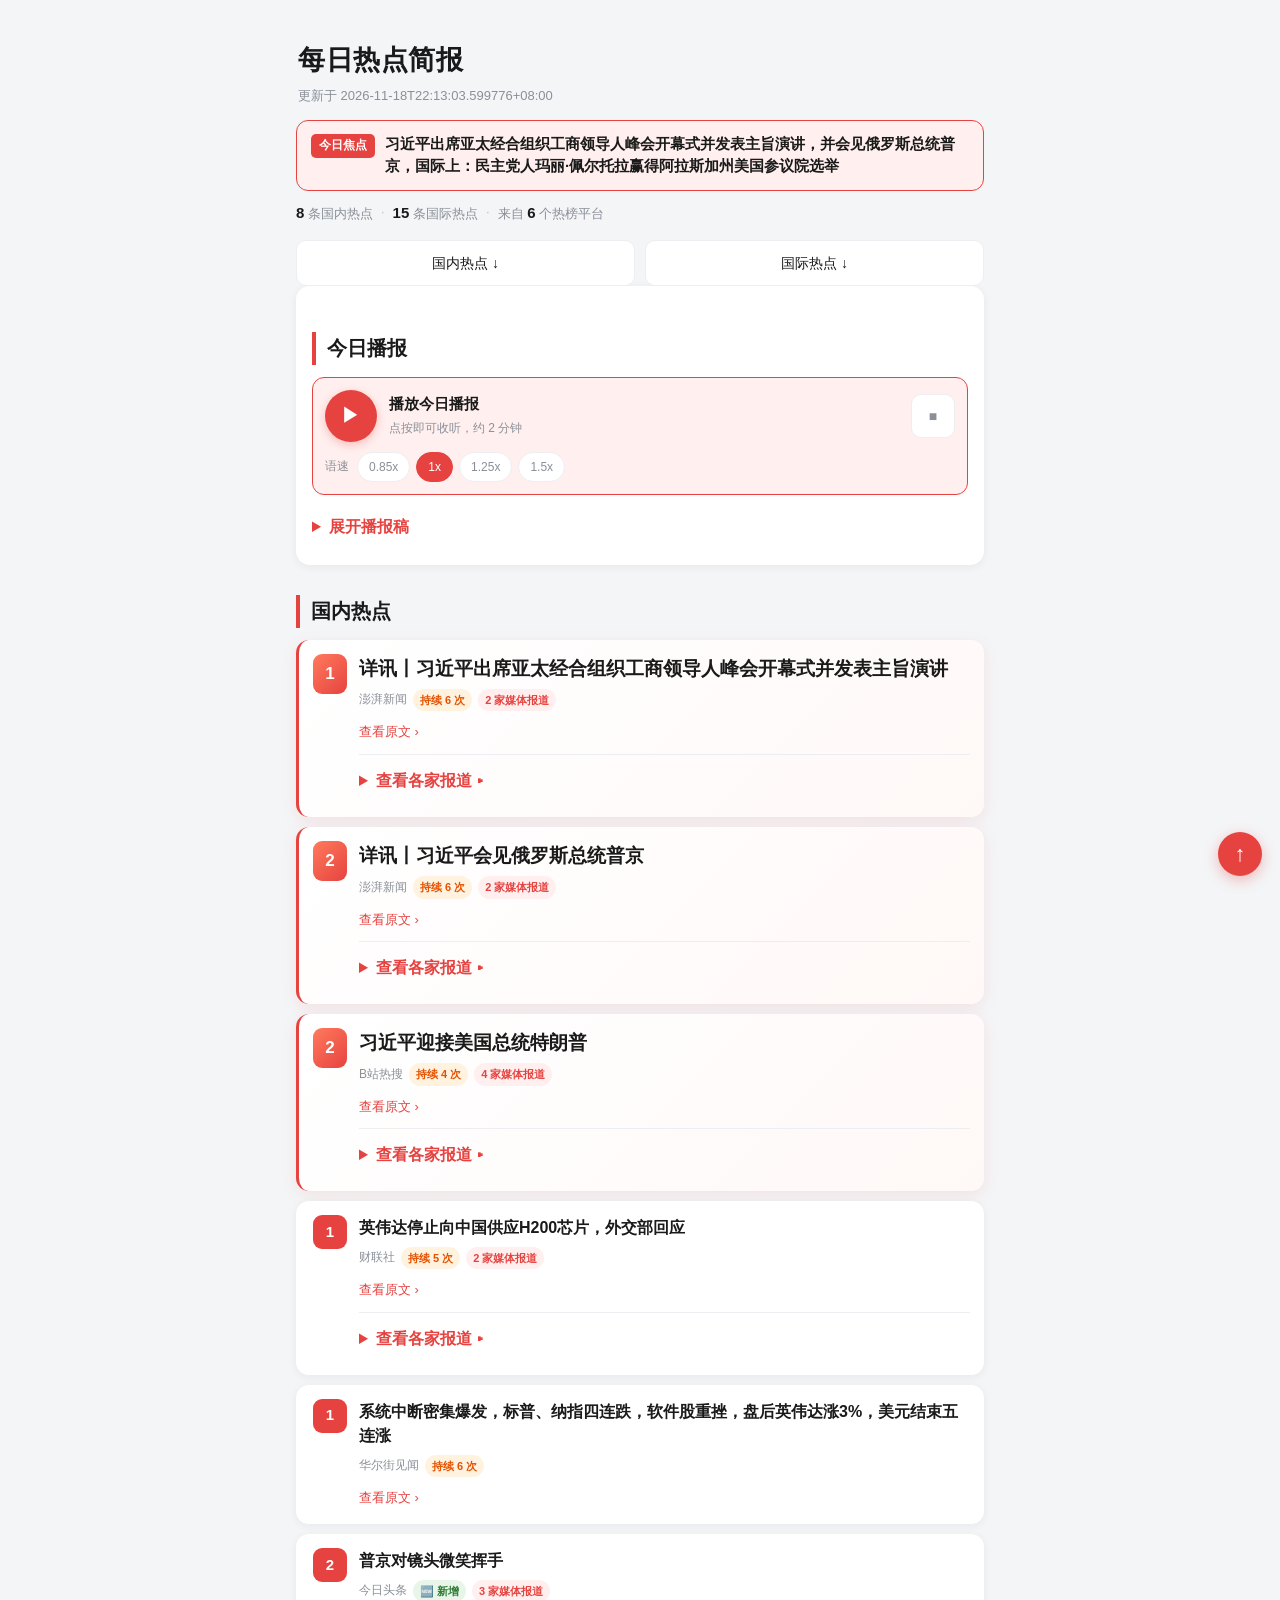
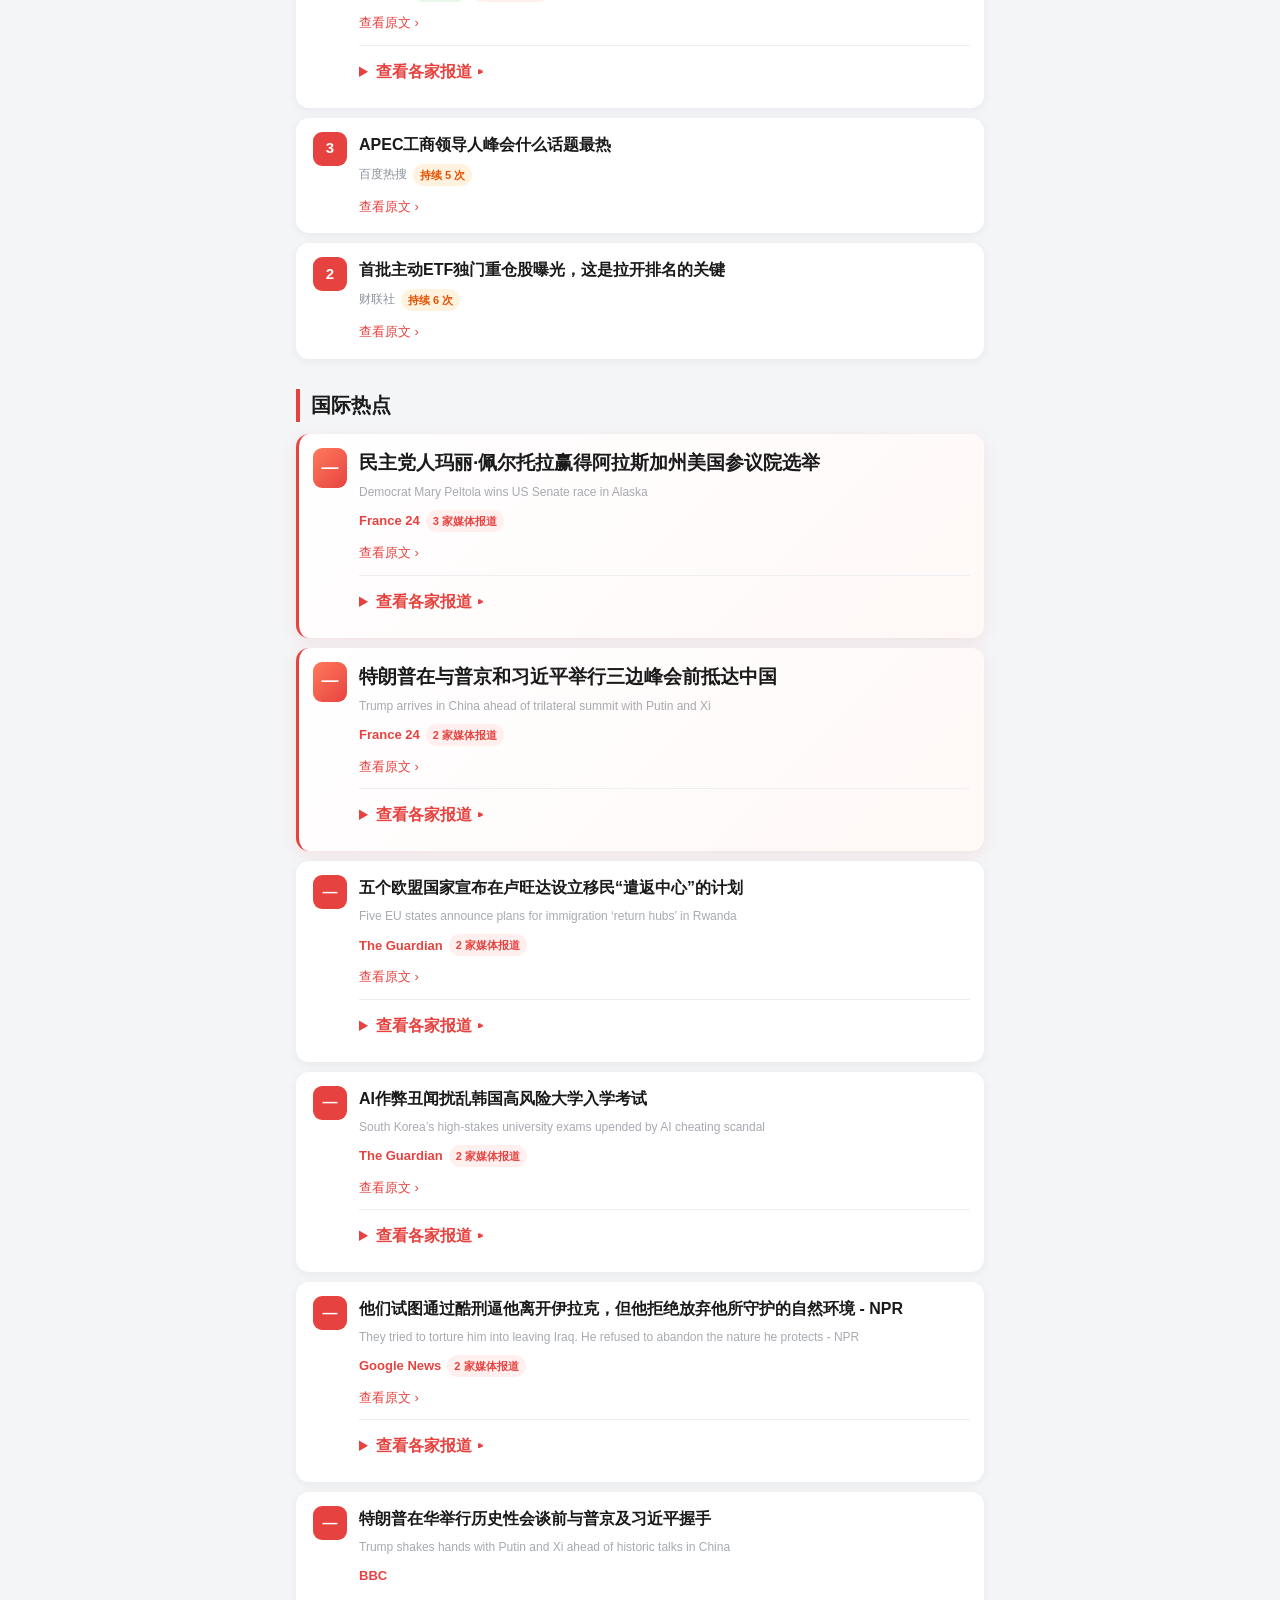
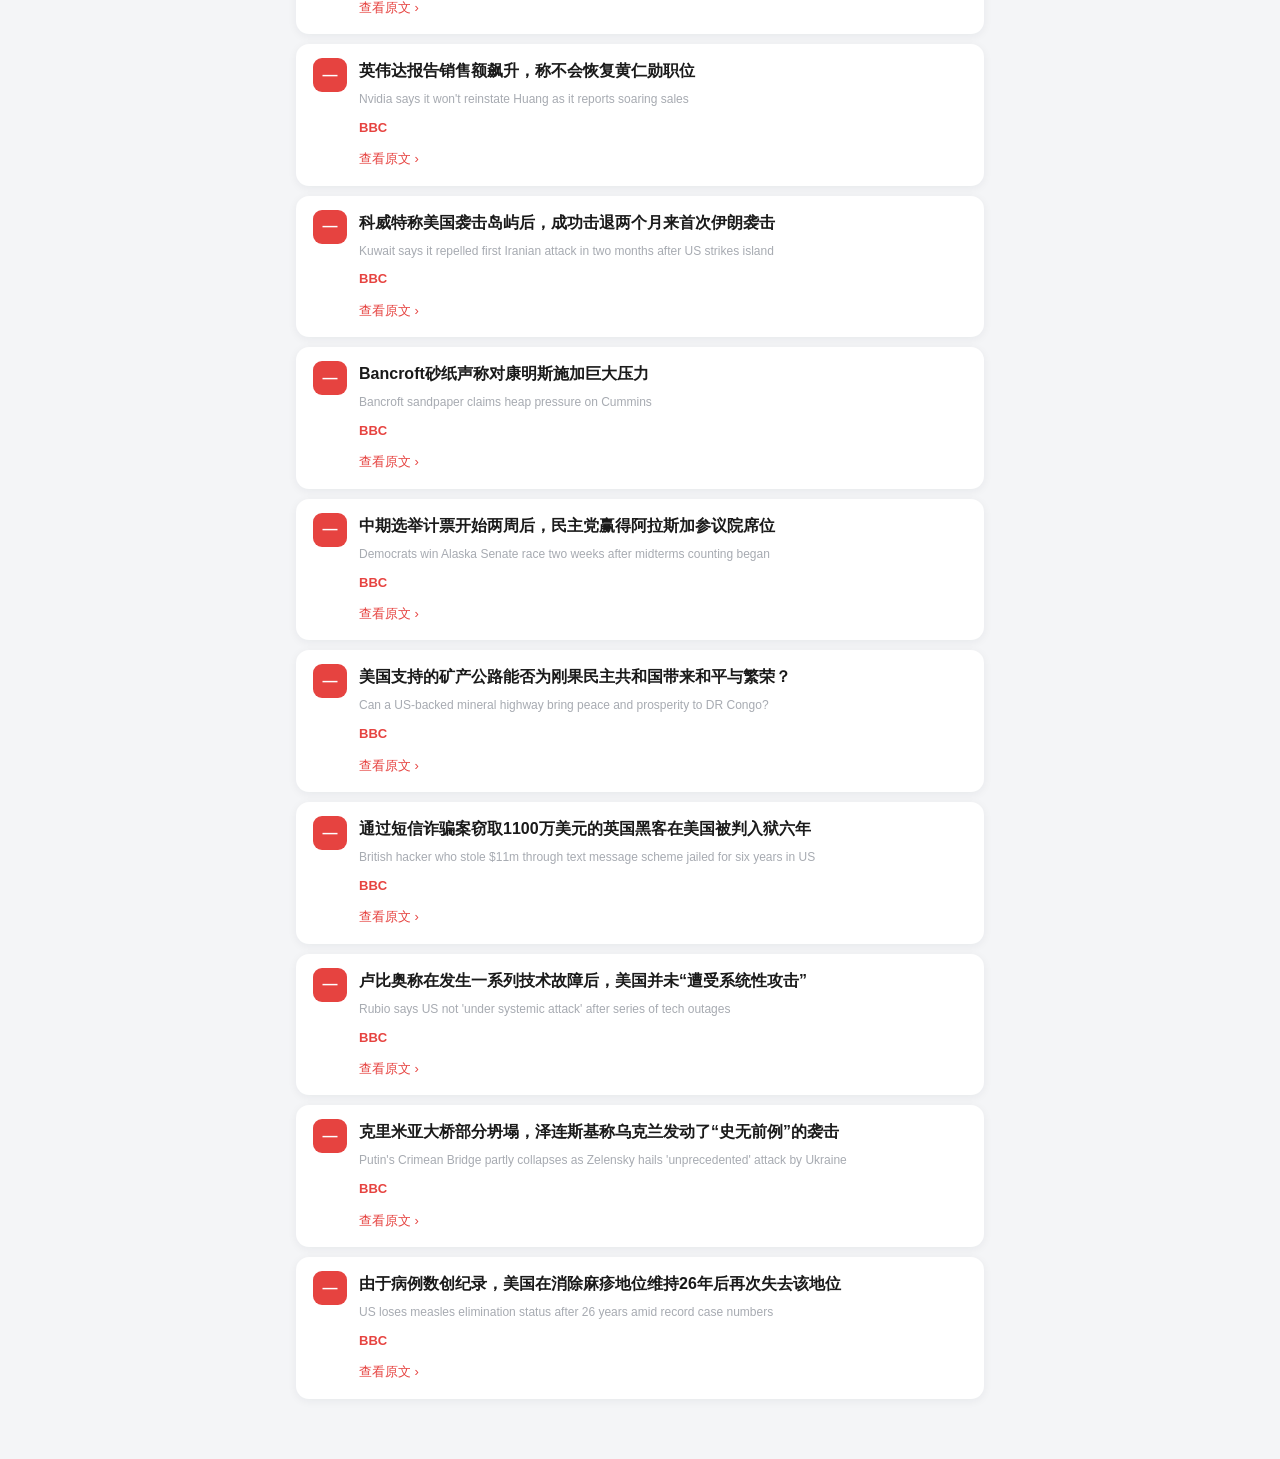
==== index.html @ 7e186a4d "自动更新简报 2026-11-18T14:14Z" ====
<!DOCTYPE html><html lang="zh-CN"><head><meta charset="UTF-8">
<meta name="viewport" content="width=device-width,initial-scale=1">
<title>每日热点简报 · 2026-11-18</title>
<meta name="description" content="习近平出席亚太经合组织工商领导人峰会开幕式并发表主旨演讲，并会见俄罗斯总统普京，国际上：民主党人玛丽·佩尔托拉赢得阿拉斯加州美国参议院选举">

<style>
:root{
  --bg:#f4f5f7;--card:#fff;--text:#1a1a1a;--muted:#8a8f98;--accent:#e64340;
  --accent-soft:#fff0ef;--line:#eceef1;--shadow:0 2px 10px rgba(20,30,50,.06);
  --headline-bg:linear-gradient(135deg,#fff 0%,#fff8f7 100%);
}
@media(prefers-color-scheme:dark){
  :root{
    --bg:#14161a;--card:#1e2126;--text:#e8eaed;--muted:#9aa0aa;--accent:#ff6b66;
    --accent-soft:#3a2424;--line:#2d3138;--shadow:0 2px 10px rgba(0,0,0,.3);
    --headline-bg:linear-gradient(135deg,#1e2126 0%,#2a2020 100%);
  }
}
*{box-sizing:border-box}
html{scroll-behavior:smooth}
body{margin:0;background:var(--bg);color:var(--text);
  font-family:-apple-system,BlinkMacSystemFont,"PingFang SC","Microsoft YaHei",sans-serif;
  line-height:1.65;-webkit-font-smoothing:antialiased}
.wrap{max-width:720px;margin:0 auto;padding:16px 14px 40px}
header{padding:8px 2px 0}
header h1{font-size:27px;margin:6px 0 2px;letter-spacing:.5px}
.sub{color:var(--muted);font-size:13px;margin:0}

/* A1 今日一句话摘要 */
.brief{margin-top:14px;background:var(--accent-soft);border:1px solid var(--accent);
  border-radius:12px;padding:12px 14px;display:flex;gap:10px;align-items:baseline}
.brief-label{flex:0 0 auto;background:var(--accent);color:#fff;font-size:12px;
  font-weight:700;padding:2px 8px;border-radius:5px}
.brief-text{font-size:15px;font-weight:600;line-height:1.5}

/* B5 概览数字条 */
.overview{margin-top:10px;color:var(--muted);font-size:13px;display:flex;gap:8px;flex-wrap:wrap}
.overview b{color:var(--text);font-size:15px}
.overview .sep{opacity:.5}

/* B6 版块跳转 */
.jump{margin-top:14px;display:flex;gap:10px}
.jump a{flex:1;text-align:center;background:var(--card);border:1px solid var(--line);
  border-radius:10px;padding:11px 6px;color:var(--text);font-size:14px;
  text-decoration:none;min-height:44px;line-height:22px}
.jump a:active{background:var(--accent-soft)}

h2{font-size:20px;margin:30px 0 12px;padding-left:11px;border-left:4px solid var(--accent);
  scroll-margin-top:16px}

/* 今日播报 */
.broadcast{background:var(--card);border-radius:14px;padding:16px;box-shadow:var(--shadow)}
.broadcast #audioEl{display:none}
/* 统一播报控制条 */
.player{background:var(--accent-soft);border:1px solid var(--accent);border-radius:12px;
  padding:12px;margin-bottom:10px}
.player-row{display:flex;align-items:center;gap:12px}
.play-btn{flex:0 0 52px;width:52px;height:52px;border-radius:50%;background:var(--accent);
  color:#fff;border:0;font-size:20px;cursor:pointer;display:flex;align-items:center;
  justify-content:center;box-shadow:0 3px 10px rgba(230,67,64,.3)}
.play-btn:active{transform:scale(.94)}
.player-info{flex:1;min-width:0}
.player-title{font-size:15px;font-weight:600}
.player-status{font-size:12px;color:var(--muted);margin-top:2px}
.stop-btn{flex:0 0 44px;width:44px;height:44px;border-radius:10px;background:var(--card);
  color:var(--muted);border:1px solid var(--line);font-size:14px;cursor:pointer}
.rate-row{display:flex;align-items:center;gap:6px;margin-top:10px;flex-wrap:wrap}
.rate-row span{font-size:12px;color:var(--muted);margin-right:2px}
.rate-btn{background:var(--card);color:var(--muted);border:1px solid var(--line);
  border-radius:16px;padding:5px 11px;font-size:12px;cursor:pointer;min-height:30px}
.rate-btn.active{background:var(--accent);color:#fff;border-color:var(--accent)}
.script{white-space:pre-wrap;color:var(--text);font-size:15px;margin:10px 0 0}
summary{cursor:pointer;min-height:44px;line-height:44px;color:var(--accent);font-weight:600}

/* 卡片 */
.cards{display:flex;flex-direction:column;gap:10px}
.card{display:flex;background:var(--card);border-radius:13px;padding:14px;
  box-shadow:var(--shadow);border-left:3px solid transparent}
/* A2 头条样式分级 */
.card.headline{background:var(--headline-bg);border-left-color:var(--accent);
  box-shadow:0 4px 16px rgba(230,67,64,.10)}
.card.headline h3{font-size:19px;line-height:1.45}
.card.headline .rank{width:40px;height:40px;font-size:17px}
.rank{flex:0 0 34px;width:34px;height:34px;border-radius:9px;background:var(--accent);
  color:#fff;display:flex;align-items:center;justify-content:center;font-weight:700;
  font-size:15px;margin-right:12px}
.headline .rank{background:linear-gradient(135deg,#ff7a5c,#e64340)}
.body{flex:1;min-width:0}
h3{font-size:16px;margin:1px 0 7px;line-height:1.5}

/* A3 英文原标题弱化 */
.en{color:var(--muted);font-size:12px;margin:2px 0;opacity:.75;transition:opacity .2s}
.card:hover .en{opacity:1}

/* A4 热点标记徽章 */
.meta-line{margin:7px 0;display:flex;gap:6px;flex-wrap:wrap;align-items:center}
.source{color:var(--muted);font-size:12px}
/* 国际卡片来源更醒目：让读者明确知道观点来自哪家媒体 */
.card:has(.en) .source{color:var(--accent);font-weight:600;font-size:13px}
.badge{font-size:11px;padding:2px 7px;border-radius:20px;font-weight:600;white-space:nowrap}
.badge.new{background:#e8f5e9;color:#2e7d32}
.badge.hot{background:#fff3e0;color:#e65100}
.badge.multi{background:var(--accent-soft);color:var(--accent)}
@media(prefers-color-scheme:dark){
  .badge.new{background:#1b3320;color:#81c784}
  .badge.hot{background:#3a2a15;color:#ffb74d}
}
.link{color:var(--accent);font-size:13px;text-decoration:none}
.views{margin-top:9px;border-top:1px solid var(--line);padding-top:4px}
.hint{color:var(--muted);font-size:12px;background:var(--accent-soft);
  padding:8px 10px;border-radius:7px;margin:6px 0}
.view{display:flex;flex-direction:column;gap:2px;padding:9px 0;
  border-bottom:1px solid var(--line);font-size:14px}
.view a{color:var(--text);text-decoration:none}
/* C8 展开区图片 */
.view-img{width:100%;max-height:160px;object-fit:cover;border-radius:8px;margin-bottom:4px}
.empty,.note{color:var(--muted);padding:12px;background:var(--card);border-radius:10px}

/* B7 往期回顾时间线 */
.recent ul.timeline{list-style:none;margin:0;padding:0 0 0 6px}
.recent li{border-left:2px solid var(--line);padding:0 0 14px 18px;position:relative}
.recent li:last-child{border-left-color:transparent}
.recent .dot{position:absolute;left:-6px;top:4px;width:10px;height:10px;
  border-radius:50%;background:var(--accent)}
.recent .day-line{font-size:15px;font-weight:600}
.recent a{color:var(--text);text-decoration:none}
.recent .day-sum{color:var(--muted);font-size:13px;margin-top:2px}

/* B6 悬浮回到顶部 */
.to-top{position:fixed;right:18px;bottom:24px;width:44px;height:44px;
  border-radius:50%;background:var(--accent);color:#fff;font-size:22px;
  display:flex;align-items:center;justify-content:center;text-decoration:none;
  box-shadow:0 4px 14px rgba(230,67,64,.35);z-index:99}
@media(min-width:700px){.wrap{padding:24px 16px 60px}}
</style>

</head><body><div class="wrap">
<header><h1>每日热点简报</h1>
<p class="sub">更新于 2026-11-18T22:13:03.599776+08:00</p></header>
<div class="brief"><span class="brief-label">今日焦点</span><span class="brief-text">习近平出席亚太经合组织工商领导人峰会开幕式并发表主旨演讲，并会见俄罗斯总统普京，国际上：民主党人玛丽·佩尔托拉赢得阿拉斯加州美国参议院选举</span></div>
<div class="overview"><span><b>8</b> 条国内热点</span><span class="sep">·</span><span><b>15</b> 条国际热点</span><span class="sep">·</span><span>来自 <b>6</b> 个热榜平台</span></div>
<nav class="jump"><a href="#domestic">国内热点 ↓</a><a href="#international">国际热点 ↓</a></nav>
<section class="broadcast" id="broadcast"><h2>今日播报</h2>
<div class="player" id="player" data-src="audio/daily.mp3" data-mode="mp3"><audio id="audioEl" preload="none" src="audio/daily.mp3"></audio><div class="player-row"><button type="button" class="play-btn" id="playBtn" aria-label="播放/暂停">▶</button><div class="player-info"><div class="player-title">播放今日播报</div><div class="player-status" id="playerStatus">点按即可收听，约 2 分钟</div></div><button type="button" class="stop-btn" id="stopBtn" aria-label="停止">■</button></div><div class="rate-row"><span>语速</span><button type="button" class="rate-btn" data-rate="0.85">0.85x</button><button type="button" class="rate-btn active" data-rate="1">1x</button><button type="button" class="rate-btn" data-rate="1.25">1.25x</button><button type="button" class="rate-btn" data-rate="1.5">1.5x</button></div></div>
<details><summary>展开播报稿</summary>
<p class="script">各位好，今天是11月18日，欢迎收听今日热点。

首先来看国内新闻。习近平出席了亚太经合组织工商领导人峰会开幕式并发表了主旨演讲。期间，习近平分别会见了俄罗斯总统普京以及美国总统特朗普。针对英伟达停止向中国供应H200芯片一事，外交部已作出回应。

市场方面，近期系统中断现象密集爆发，导致标普指数和纳斯达克指数出现四连跌，软件板块表现重挫。不过在盘后交易中，英伟达股价上涨了3%，美元也结束了五连涨的势头。

国际方面，美国阿拉斯加州参议院选举结果揭晓，民主党人玛丽·佩尔托拉赢得选举。在外交动态上，特朗普在与普京和习近平举行三边峰会前已经抵达中国。另外，五个欧盟国家宣布了在卢旺达设立移民遣返中心的计划。

在社会与教育新闻中，一起AI作弊丑闻扰乱了韩国高风险大学的入学考试。

以上就是今天的要闻，明天同一时间再见。</p></details>
</section>
<section id="domestic"><h2>国内热点</h2>
<div class="cards">
<article class="card headline">
<div class="rank">1</div>
<div class="body">
<h3>详讯丨习近平出席亚太经合组织工商领导人峰会开幕式并发表主旨演讲</h3>
<div class="meta-line">
<span class="source">澎湃新闻</span>
<span class="badge hot">持续 6 次</span>
<span class="badge multi">2 家媒体报道</span>
</div>
<a class="link" href="https://www.thepaper.cn/newsDetail_forward_34502089" target="_blank" rel="noopener">查看原文 ›</a>
<details class="views"><summary>查看各家报道 ▸</summary>
<p class="hint">以下报道来自 2 家媒体，观点可能不同，请自行判断</p>
<div class="view">
<a href="https://www.thepaper.cn/newsDetail_forward_34502089" target="_blank" rel="noopener">澎湃新闻：详讯丨习近平出席亚太经合组织工商领导人峰会开幕式并发表主旨演讲</a>
</div>
<div class="view">
<a href="https://wallstreetcn.com/articles/3786157" target="_blank" rel="noopener">华尔街见闻：习近平在亚太经合组织工商领导人峰会上的主旨演讲（全文）</a>
</div>
</details>
</div></article>
<article class="card headline">
<div class="rank">2</div>
<div class="body">
<h3>详讯丨习近平会见俄罗斯总统普京</h3>
<div class="meta-line">
<span class="source">澎湃新闻</span>
<span class="badge hot">持续 6 次</span>
<span class="badge multi">2 家媒体报道</span>
</div>
<a class="link" href="https://www.thepaper.cn/newsDetail_forward_34503686" target="_blank" rel="noopener">查看原文 ›</a>
<details class="views"><summary>查看各家报道 ▸</summary>
<p class="hint">以下报道来自 2 家媒体，观点可能不同，请自行判断</p>
<div class="view">
<a href="https://www.thepaper.cn/newsDetail_forward_34503686" target="_blank" rel="noopener">澎湃新闻：详讯丨习近平会见俄罗斯总统普京</a>
</div>
<div class="view">
<a href="https://www.cls.cn/detail/2537902" target="_blank" rel="noopener">财联社：习近平会见俄罗斯总统普京</a>
</div>
</details>
</div></article>
<article class="card headline">
<div class="rank">2</div>
<div class="body">
<h3>习近平迎接美国总统特朗普</h3>
<div class="meta-line">
<span class="source">B站热搜</span>
<span class="badge hot">持续 4 次</span>
<span class="badge multi">4 家媒体报道</span>
</div>
<a class="link" href="https://search.bilibili.com/all?keyword=%E4%B9%A0%E8%BF%91%E5%B9%B3%E8%BF%8E%E6%8E%A5%E7%BE%8E%E5%9B%BD%E6%80%BB%E7%BB%9F%E7%89%B9%E6%9C%97%E6%99%AE" target="_blank" rel="noopener">查看原文 ›</a>
<details class="views"><summary>查看各家报道 ▸</summary>
<p class="hint">以下报道来自 5 家媒体，观点可能不同，请自行判断</p>
<div class="view">
<a href="https://search.bilibili.com/all?keyword=%E4%B9%A0%E8%BF%91%E5%B9%B3%E8%BF%8E%E6%8E%A5%E7%BE%8E%E5%9B%BD%E6%80%BB%E7%BB%9F%E7%89%B9%E6%9C%97%E6%99%AE" target="_blank" rel="noopener">B站热搜：习近平迎接美国总统特朗普</a>
</div>
<div class="view">
<a href="https://www.thepaper.cn/newsDetail_forward_34504062" target="_blank" rel="noopener">澎湃新闻：详讯丨习近平迎接美国总统特朗普</a>
</div>
<div class="view">
<a href="https://search.bilibili.com/all?keyword=%E7%BE%8E%E5%9B%BD%E6%80%BB%E7%BB%9F%E7%89%B9%E6%9C%97%E6%99%AE%E6%8A%B5%E8%BE%BE%E6%B7%B1%E5%9C%B3" target="_blank" rel="noopener">B站热搜：美国总统特朗普抵达深圳</a>
</div>
<div class="view">
<a href="https://www.baidu.com/s?wd=%E4%B9%A0%E8%BF%91%E5%B9%B3%E8%BF%8E%E6%8E%A5%E7%89%B9%E6%9C%97%E6%99%AE" target="_blank" rel="noopener">百度热搜：习近平迎接特朗普</a>
</div>
<div class="view">
<a href="https://www.cls.cn/detail/2538172" target="_blank" rel="noopener">财联社：习近平迎接特朗普高清大图</a>
</div>
</details>
</div></article>
<article class="card">
<div class="rank">1</div>
<div class="body">
<h3>英伟达停止向中国供应H200芯片，外交部回应</h3>
<div class="meta-line">
<span class="source">财联社</span>
<span class="badge hot">持续 5 次</span>
<span class="badge multi">2 家媒体报道</span>
</div>
<a class="link" href="https://www.cls.cn/detail/2537828" target="_blank" rel="noopener">查看原文 ›</a>
<details class="views"><summary>查看各家报道 ▸</summary>
<p class="hint">以下报道来自 2 家媒体，观点可能不同，请自行判断</p>
<div class="view">
<a href="https://www.cls.cn/detail/2537828" target="_blank" rel="noopener">财联社：英伟达停止向中国供应H200芯片，外交部回应</a>
</div>
<div class="view">
<a href="https://www.toutiao.com/trending/7709409012864781866/" target="_blank" rel="noopener">今日头条：中方回应英伟达停止向华供应H200芯片</a>
</div>
</details>
</div></article>
<article class="card">
<div class="rank">1</div>
<div class="body">
<h3>系统中断密集爆发，标普、纳指四连跌，软件股重挫，盘后英伟达涨3%，美元结束五连涨</h3>
<div class="meta-line">
<span class="source">华尔街见闻</span>
<span class="badge hot">持续 6 次</span>
</div>
<a class="link" href="https://wallstreetcn.com/articles/3786084" target="_blank" rel="noopener">查看原文 ›</a>
</div></article>
<article class="card">
<div class="rank">2</div>
<div class="body">
<h3>普京对镜头微笑挥手</h3>
<div class="meta-line">
<span class="source">今日头条</span>
<span class="badge new">🆕 新增</span>
<span class="badge multi">3 家媒体报道</span>
</div>
<a class="link" href="https://www.toutiao.com/trending/7709495079953632794/" target="_blank" rel="noopener">查看原文 ›</a>
<details class="views"><summary>查看各家报道 ▸</summary>
<p class="hint">以下报道来自 3 家媒体，观点可能不同，请自行判断</p>
<div class="view">
<a href="https://www.toutiao.com/trending/7709495079953632794/" target="_blank" rel="noopener">今日头条：普京对镜头微笑挥手</a>
</div>
<div class="view">
<a href="https://www.baidu.com/s?wd=%E6%99%AE%E4%BA%AC%E5%87%BA%E5%B8%AD%E6%AC%A2%E8%BF%8E%E5%AE%B4%E4%BC%9A%E5%AF%B9%E9%95%9C%E5%A4%B4%E5%BE%AE%E7%AC%91%E6%8C%A5%E6%89%8B" target="_blank" rel="noopener">百度热搜：普京出席欢迎宴会对镜头微笑挥手</a>
</div>
<div class="view">
<a href="https://s.weibo.com/weibo?q=%23%E6%99%AE%E4%BA%AC%E5%87%BA%E5%B8%AD%E6%AC%A2%E8%BF%8E%E5%AE%B4%E4%BC%9A%E5%AF%B9%E7%9D%80%E9%95%9C%E5%A4%B4%E5%BE%AE%E7%AC%91%E6%8C%A5%E6%89%8B%23&amp;t=31&amp;band_rank=27&amp;Refer=top" target="_blank" rel="noopener">微博热搜：普京出席欢迎宴会对着镜头微笑挥手</a>
</div>
</details>
</div></article>
<article class="card">
<div class="rank">3</div>
<div class="body">
<h3>APEC工商领导人峰会什么话题最热</h3>
<div class="meta-line">
<span class="source">百度热搜</span>
<span class="badge hot">持续 5 次</span>
</div>
<a class="link" href="https://www.baidu.com/s?wd=APEC%E5%B7%A5%E5%95%86%E9%A2%86%E5%AF%BC%E4%BA%BA%E5%B3%B0%E4%BC%9A%E4%BB%80%E4%B9%88%E8%AF%9D%E9%A2%98%E6%9C%80%E7%83%AD" target="_blank" rel="noopener">查看原文 ›</a>
</div></article>
<article class="card">
<div class="rank">2</div>
<div class="body">
<h3>首批主动ETF独门重仓股曝光，这是拉开排名的关键</h3>
<div class="meta-line">
<span class="source">财联社</span>
<span class="badge hot">持续 6 次</span>
</div>
<a class="link" href="https://www.cls.cn/detail/2537644" target="_blank" rel="noopener">查看原文 ›</a>
</div></article>
</div>
</section>
<section id="international"><h2>国际热点</h2>
<div class="cards">
<article class="card headline">
<div class="rank">—</div>
<div class="body">
<h3>民主党人玛丽·佩尔托拉赢得阿拉斯加州美国参议院选举</h3>
<p class="en">Democrat Mary Peltola wins US Senate race in Alaska</p>
<div class="meta-line">
<span class="source">France 24</span>
<span class="badge multi">3 家媒体报道</span>
</div>
<a class="link" href="https://www.france24.com/en/video/20261118-democrat-mary-peltola-wins-us-senate-race-in-alaska" target="_blank" rel="noopener">查看原文 ›</a>
<details class="views"><summary>查看各家报道 ▸</summary>
<p class="hint">以下报道来自 3 家媒体，观点可能不同，请自行判断</p>
<div class="view">
<img class="view-img" src="https://s.france24.com/media/display/17fa0044-e341-11f1-9eea-6d75ed565170/w:1024/p:16x9/EN-20261118-103842-104034-CS.jpg" loading="lazy" onerror="this.style.display='none'">
<a href="https://www.france24.com/en/video/20261118-democrat-mary-peltola-wins-us-senate-race-in-alaska" target="_blank" rel="noopener">France 24：民主党人玛丽·佩尔托拉赢得阿拉斯加州美国参议院选举</a>
<span class="en">Democrat Mary Peltola wins US Senate race in Alaska</span>
</div>
<div class="view">
<a href="https://www.aljazeera.com/news/2026/11/18/why-democrat-mary-peltolas-us-senate-win-in-alaska-matters?traffic_source=rss" target="_blank" rel="noopener">Al Jazeera：民主党人玛丽·佩尔托拉在阿拉斯加赢得参议院席位为何意义重大</a>
<span class="en">Why Democrat Mary Peltola’s US Senate win in Alaska matters</span>
</div>
<div class="view">
<a href="https://www.npr.org/2026/11/18/g-s1-154145/up-first-newsletter-mary-peltola-alaska-trump-asia-nvidia-tech-issues-ai" target="_blank" rel="noopener">NPR：玛丽·佩尔托拉赢得阿拉斯加参议院席位；英伟达不会恢复黄仁勋职位</a>
<span class="en">Mary Peltola flips Alaska&#x27;s Senate seat. And, Nvidia won&#x27;t reinstate Jensen Huang</span>
</div>
</details>
</div></article>
<article class="card headline">
<div class="rank">—</div>
<div class="body">
<h3>特朗普在与普京和习近平举行三边峰会前抵达中国</h3>
<p class="en">Trump arrives in China ahead of trilateral summit with Putin and Xi</p>
<div class="meta-line">
<span class="source">France 24</span>
<span class="badge multi">2 家媒体报道</span>
</div>
<a class="link" href="https://www.france24.com/en/video/20261118-trump-arrives-in-china-ahead-of-trilateral-summit-with-putin-and-xi" target="_blank" rel="noopener">查看原文 ›</a>
<details class="views"><summary>查看各家报道 ▸</summary>
<p class="hint">以下报道来自 2 家媒体，观点可能不同，请自行判断</p>
<div class="view">
<img class="view-img" src="https://s.france24.com/media/display/96c13fa2-e344-11f1-8170-6d75ed565170/w:1024/p:16x9/Trilateral-Xi-Putin-Trump-10.png" loading="lazy" onerror="this.style.display='none'">
<a href="https://www.france24.com/en/video/20261118-trump-arrives-in-china-ahead-of-trilateral-summit-with-putin-and-xi" target="_blank" rel="noopener">France 24：特朗普在与普京和习近平举行三边峰会前抵达中国</a>
<span class="en">Trump arrives in China ahead of trilateral summit with Putin and Xi</span>
</div>
<div class="view">
<a href="https://www.aljazeera.com/video/newsfeed/2026/11/18/trump-arrives-in-china-ahead-of-trilateral-summit-with-xi-putin?traffic_source=rss" target="_blank" rel="noopener">Al Jazeera：特朗普在与习近平、普京举行三方峰会前抵达中国</a>
<span class="en">Trump arrives in China ahead of trilateral summit with Xi, Putin</span>
</div>
</details>
</div></article>
<article class="card">
<div class="rank">—</div>
<div class="body">
<h3>五个欧盟国家宣布在卢旺达设立移民“遣返中心”的计划</h3>
<p class="en">Five EU states announce plans for immigration ‘return hubs’ in Rwanda</p>
<div class="meta-line">
<span class="source">The Guardian</span>
<span class="badge multi">2 家媒体报道</span>
</div>
<a class="link" href="https://www.theguardian.com/world/2026/nov/16/eu-states-immigration-return-hubs-rwanda" target="_blank" rel="noopener">查看原文 ›</a>
<details class="views"><summary>查看各家报道 ▸</summary>
<p class="hint">以下报道来自 2 家媒体，观点可能不同，请自行判断</p>
<div class="view">
<a href="https://www.theguardian.com/world/2026/nov/16/eu-states-immigration-return-hubs-rwanda" target="_blank" rel="noopener">The Guardian：五个欧盟国家宣布在卢旺达设立移民“遣返中心”的计划</a>
<span class="en">Five EU states announce plans for immigration ‘return hubs’ in Rwanda</span>
</div>
<div class="view">
<a href="https://news.google.com/rss/articles/CBMijwFBVV95cUxPZVdxMU9CSmxETTIzUkVMOHFNWkg3My1iYWpST2E3NzVwcl9zeUYwUEt4ZXdKS3lYemhiVFgxcTlpOEkyem9ic1RkRTVaTkVMS0hsam8xTVlWX1kwYm5ZZ2l2b3J1RXl1bXhlcGMzM1phNTUtTV9DQU5LVmlTbTFwamRDWVZCRVE0R3FqeFQwYw?oc=5" target="_blank" rel="noopener">Google News：五个欧盟国家宣布在卢旺达设立移民“遣返中心”计划 | 欧盟 - 《卫报》</a>
<span class="en">Five EU states announce plans for immigration ‘return hubs’ in Rwanda | European Union - The Guardian</span>
</div>
</details>
</div></article>
<article class="card">
<div class="rank">—</div>
<div class="body">
<h3>AI作弊丑闻扰乱韩国高风险大学入学考试</h3>
<p class="en">South Korea’s high-stakes university exams upended by AI cheating scandal</p>
<div class="meta-line">
<span class="source">The Guardian</span>
<span class="badge multi">2 家媒体报道</span>
</div>
<a class="link" href="https://www.theguardian.com/world/2026/nov/18/south-korea-university-entrace-exams-ai-cheating-measures" target="_blank" rel="noopener">查看原文 ›</a>
<details class="views"><summary>查看各家报道 ▸</summary>
<p class="hint">以下报道来自 2 家媒体，观点可能不同，请自行判断</p>
<div class="view">
<a href="https://www.theguardian.com/world/2026/nov/18/south-korea-university-entrace-exams-ai-cheating-measures" target="_blank" rel="noopener">The Guardian：AI作弊丑闻扰乱韩国高风险大学入学考试</a>
<span class="en">South Korea’s high-stakes university exams upended by AI cheating scandal</span>
</div>
<div class="view">
<a href="https://news.google.com/rss/articles/[base64]?oc=5" target="_blank" rel="noopener">Google News：韩国高风险大学入学考试因AI作弊丑闻而陷入混乱 - 《卫报》</a>
<span class="en">South Korea’s high-stakes university exams upended by AI cheating scandal - The Guardian</span>
</div>
</details>
</div></article>
<article class="card">
<div class="rank">—</div>
<div class="body">
<h3>他们试图通过酷刑逼他离开伊拉克，但他拒绝放弃他所守护的自然环境 - NPR</h3>
<p class="en">They tried to torture him into leaving Iraq. He refused to abandon the nature he protects - NPR</p>
<div class="meta-line">
<span class="source">Google News</span>
<span class="badge multi">2 家媒体报道</span>
</div>
<a class="link" href="https://news.google.com/rss/articles/[base64]?oc=5" target="_blank" rel="noopener">查看原文 ›</a>
<details class="views"><summary>查看各家报道 ▸</summary>
<p class="hint">以下报道来自 2 家媒体，观点可能不同，请自行判断</p>
<div class="view">
<a href="https://news.google.com/rss/articles/[base64]?oc=5" target="_blank" rel="noopener">Google News：他们试图通过酷刑逼他离开伊拉克，但他拒绝放弃他所守护的自然环境 - NPR</a>
<span class="en">They tried to torture him into leaving Iraq. He refused to abandon the nature he protects - NPR</span>
</div>
<div class="view">
<a href="https://www.npr.org/2026/11/18/nx-s1-6043167/iraq-environmentalist-marshes-iran-backed-militia-kidnapped" target="_blank" rel="noopener">NPR：他们试图通过酷刑逼迫他离开伊拉克，但他拒绝放弃他所守护的大自然</a>
<span class="en">They tried to torture him into leaving Iraq. He refused to abandon the nature he protects</span>
</div>
</details>
</div></article>
<article class="card">
<div class="rank">—</div>
<div class="body">
<h3>特朗普在华举行历史性会谈前与普京及习近平握手</h3>
<p class="en">Trump shakes hands with Putin and Xi ahead of historic talks in China</p>
<div class="meta-line">
<span class="source">BBC</span>
</div>
<a class="link" href="https://www.bbc.co.uk/news/articles/ck9d75x5wwwwo?at_medium=RSS&amp;at_campaign=rss" target="_blank" rel="noopener">查看原文 ›</a>
</div></article>
<article class="card">
<div class="rank">—</div>
<div class="body">
<h3>英伟达报告销售额飙升，称不会恢复黄仁勋职位</h3>
<p class="en">Nvidia says it won&#x27;t reinstate Huang as it reports soaring sales</p>
<div class="meta-line">
<span class="source">BBC</span>
</div>
<a class="link" href="https://www.bbc.co.uk/news/articles/cm2kl50vkwkdo?at_medium=RSS&amp;at_campaign=rss" target="_blank" rel="noopener">查看原文 ›</a>
</div></article>
<article class="card">
<div class="rank">—</div>
<div class="body">
<h3>科威特称美国袭击岛屿后，成功击退两个月来首次伊朗袭击</h3>
<p class="en">Kuwait says it repelled first Iranian attack in two months after US strikes island</p>
<div class="meta-line">
<span class="source">BBC</span>
</div>
<a class="link" href="https://www.bbc.co.uk/news/articles/cw4gn9jeqjq7o?at_medium=RSS&amp;at_campaign=rss" target="_blank" rel="noopener">查看原文 ›</a>
</div></article>
<article class="card">
<div class="rank">—</div>
<div class="body">
<h3>Bancroft砂纸声称对康明斯施加巨大压力</h3>
<p class="en">Bancroft sandpaper claims heap pressure on Cummins</p>
<div class="meta-line">
<span class="source">BBC</span>
</div>
<a class="link" href="https://www.bbc.co.uk/sport/cricket/articles/cmqlqdevgl9ro?at_medium=RSS&amp;at_campaign=rss" target="_blank" rel="noopener">查看原文 ›</a>
</div></article>
<article class="card">
<div class="rank">—</div>
<div class="body">
<h3>中期选举计票开始两周后，民主党赢得阿拉斯加参议院席位</h3>
<p class="en">Democrats win Alaska Senate race two weeks after midterms counting began</p>
<div class="meta-line">
<span class="source">BBC</span>
</div>
<a class="link" href="https://www.bbc.co.uk/news/articles/cqev3v2ygzlvo?at_medium=RSS&amp;at_campaign=rss" target="_blank" rel="noopener">查看原文 ›</a>
</div></article>
<article class="card">
<div class="rank">—</div>
<div class="body">
<h3>美国支持的矿产公路能否为刚果民主共和国带来和平与繁荣？</h3>
<p class="en">Can a US-backed mineral highway bring peace and prosperity to DR Congo?</p>
<div class="meta-line">
<span class="source">BBC</span>
</div>
<a class="link" href="https://www.bbc.co.uk/news/articles/cx053jrv9rz9o?at_medium=RSS&amp;at_campaign=rss" target="_blank" rel="noopener">查看原文 ›</a>
</div></article>
<article class="card">
<div class="rank">—</div>
<div class="body">
<h3>通过短信诈骗案窃取1100万美元的英国黑客在美国被判入狱六年</h3>
<p class="en">British hacker who stole $11m through text message scheme jailed for six years in US</p>
<div class="meta-line">
<span class="source">BBC</span>
</div>
<a class="link" href="https://www.bbc.co.uk/news/articles/cm87987w1qz5o?at_medium=RSS&amp;at_campaign=rss" target="_blank" rel="noopener">查看原文 ›</a>
</div></article>
<article class="card">
<div class="rank">—</div>
<div class="body">
<h3>卢比奥称在发生一系列技术故障后，美国并未“遭受系统性攻击”</h3>
<p class="en">Rubio says US not &#x27;under systemic attack&#x27; after series of tech outages</p>
<div class="meta-line">
<span class="source">BBC</span>
</div>
<a class="link" href="https://www.bbc.co.uk/news/articles/crkgvxxwpwz2o?at_medium=RSS&amp;at_campaign=rss" target="_blank" rel="noopener">查看原文 ›</a>
</div></article>
<article class="card">
<div class="rank">—</div>
<div class="body">
<h3>克里米亚大桥部分坍塌，泽连斯基称乌克兰发动了“史无前例”的袭击</h3>
<p class="en">Putin&#x27;s Crimean Bridge partly collapses as Zelensky hails &#x27;unprecedented&#x27; attack by Ukraine</p>
<div class="meta-line">
<span class="source">BBC</span>
</div>
<a class="link" href="https://www.bbc.co.uk/news/articles/cw772jk4rvmxo?at_medium=RSS&amp;at_campaign=rss" target="_blank" rel="noopener">查看原文 ›</a>
</div></article>
<article class="card">
<div class="rank">—</div>
<div class="body">
<h3>由于病例数创纪录，美国在消除麻疹地位维持26年后再次失去该地位</h3>
<p class="en">US loses measles elimination status after 26 years amid record case numbers</p>
<div class="meta-line">
<span class="source">BBC</span>
</div>
<a class="link" href="https://www.bbc.co.uk/news/articles/c977p71jx0xxo?at_medium=RSS&amp;at_campaign=rss" target="_blank" rel="noopener">查看原文 ›</a>
</div></article>
</div>
</section>
</div><a class="to-top" href="#" aria-label="回到顶部">↑</a>
<script>(function(){var player=document.getElementById('player');if(!player)return;var mode=player.getAttribute('data-mode');var audio=document.getElementById('audioEl');var playBtn=document.getElementById('playBtn');var stopBtn=document.getElementById('stopBtn');var statusEl=document.getElementById('playerStatus');var rateBtns=document.querySelectorAll('.rate-btn');var text="各位好，今天是11月18日，欢迎收听今日热点。\n\n首先来看国内新闻。习近平出席了亚太经合组织工商领导人峰会开幕式并发表了主旨演讲。期间，习近平分别会见了俄罗斯总统普京以及美国总统特朗普。针对英伟达停止向中国供应H200芯片一事，外交部已作出回应。\n\n市场方面，近期系统中断现象密集爆发，导致标普指数和纳斯达克指数出现四连跌，软件板块表现重挫。不过在盘后交易中，英伟达股价上涨了3%，美元也结束了五连涨的势头。\n\n国际方面，美国阿拉斯加州参议院选举结果揭晓，民主党人玛丽·佩尔托拉赢得选举。在外交动态上，特朗普在与普京和习近平举行三边峰会前已经抵达中国。另外，五个欧盟国家宣布了在卢旺达设立移民遣返中心的计划。\n\n在社会与教育新闻中，一起AI作弊丑闻扰乱了韩国高风险大学的入学考试。\n\n以上就是今天的要闻，明天同一时间再见。";var rate=1,playing=false,utterance=null,zhVoice=null;function pickVoice(){var vs=speechSynthesis.getVoices()||[];for(var i=0;i<vs.length;i++){if(vs[i].lang&&vs[i].lang.toLowerCase().indexOf('zh')===0){zhVoice=vs[i];break;}}}if('speechSynthesis' in window){pickVoice();speechSynthesis.onvoiceschanged=pickVoice;}function setStatus(s){statusEl.textContent=s;}function applyRate(){if(mode==='mp3'){audio.playbackRate=rate;}else if(utterance){utterance.rate=rate;}}function start(){if(mode==='mp3'){applyRate();var p=audio.play();if(p&&p.catch){p.catch(function(){setStatus('播放失败，可点“展开播报稿”阅读');});}playing=true;playBtn.textContent='❚❚';setStatus('正在播放…');}else{if(!('speechSynthesis' in window)){setStatus('当前浏览器不支持朗读，请阅读播报稿');return;}if(speechSynthesis.paused){speechSynthesis.resume();playing=true;playBtn.textContent='❚❚';setStatus('继续朗读…');return;}speechSynthesis.cancel();utterance=new SpeechSynthesisUtterance(text);utterance.lang='zh-CN';utterance.rate=rate;if(zhVoice)utterance.voice=zhVoice;utterance.onend=function(){playing=false;playBtn.textContent='▶';setStatus('朗读结束');};utterance.onerror=function(){playing=false;playBtn.textContent='▶';setStatus('朗读失败，请阅读播报稿');};speechSynthesis.speak(utterance);playing=true;playBtn.textContent='❚❚';setStatus('正在朗读…');}}function pause(){if(mode==='mp3'){audio.pause();}else if('speechSynthesis' in window){speechSynthesis.pause();}playing=false;playBtn.textContent='▶';setStatus('已暂停');}function stop(){if(mode==='mp3'){audio.pause();audio.currentTime=0;}else if('speechSynthesis' in window){speechSynthesis.cancel();}playing=false;playBtn.textContent='▶';setStatus('已停止');}playBtn.addEventListener('click',function(){if(playing)pause();else start();});stopBtn.addEventListener('click',stop);audio.addEventListener('ended',function(){playing=false;playBtn.textContent='▶';setStatus('播放结束');});rateBtns.forEach(function(b){b.addEventListener('click',function(){rate=parseFloat(b.getAttribute('data-rate'));rateBtns.forEach(function(x){x.classList.remove('active');});b.classList.add('active');applyRate();setStatus('语速 '+rate+'x');});});})();</script>
</body></html>
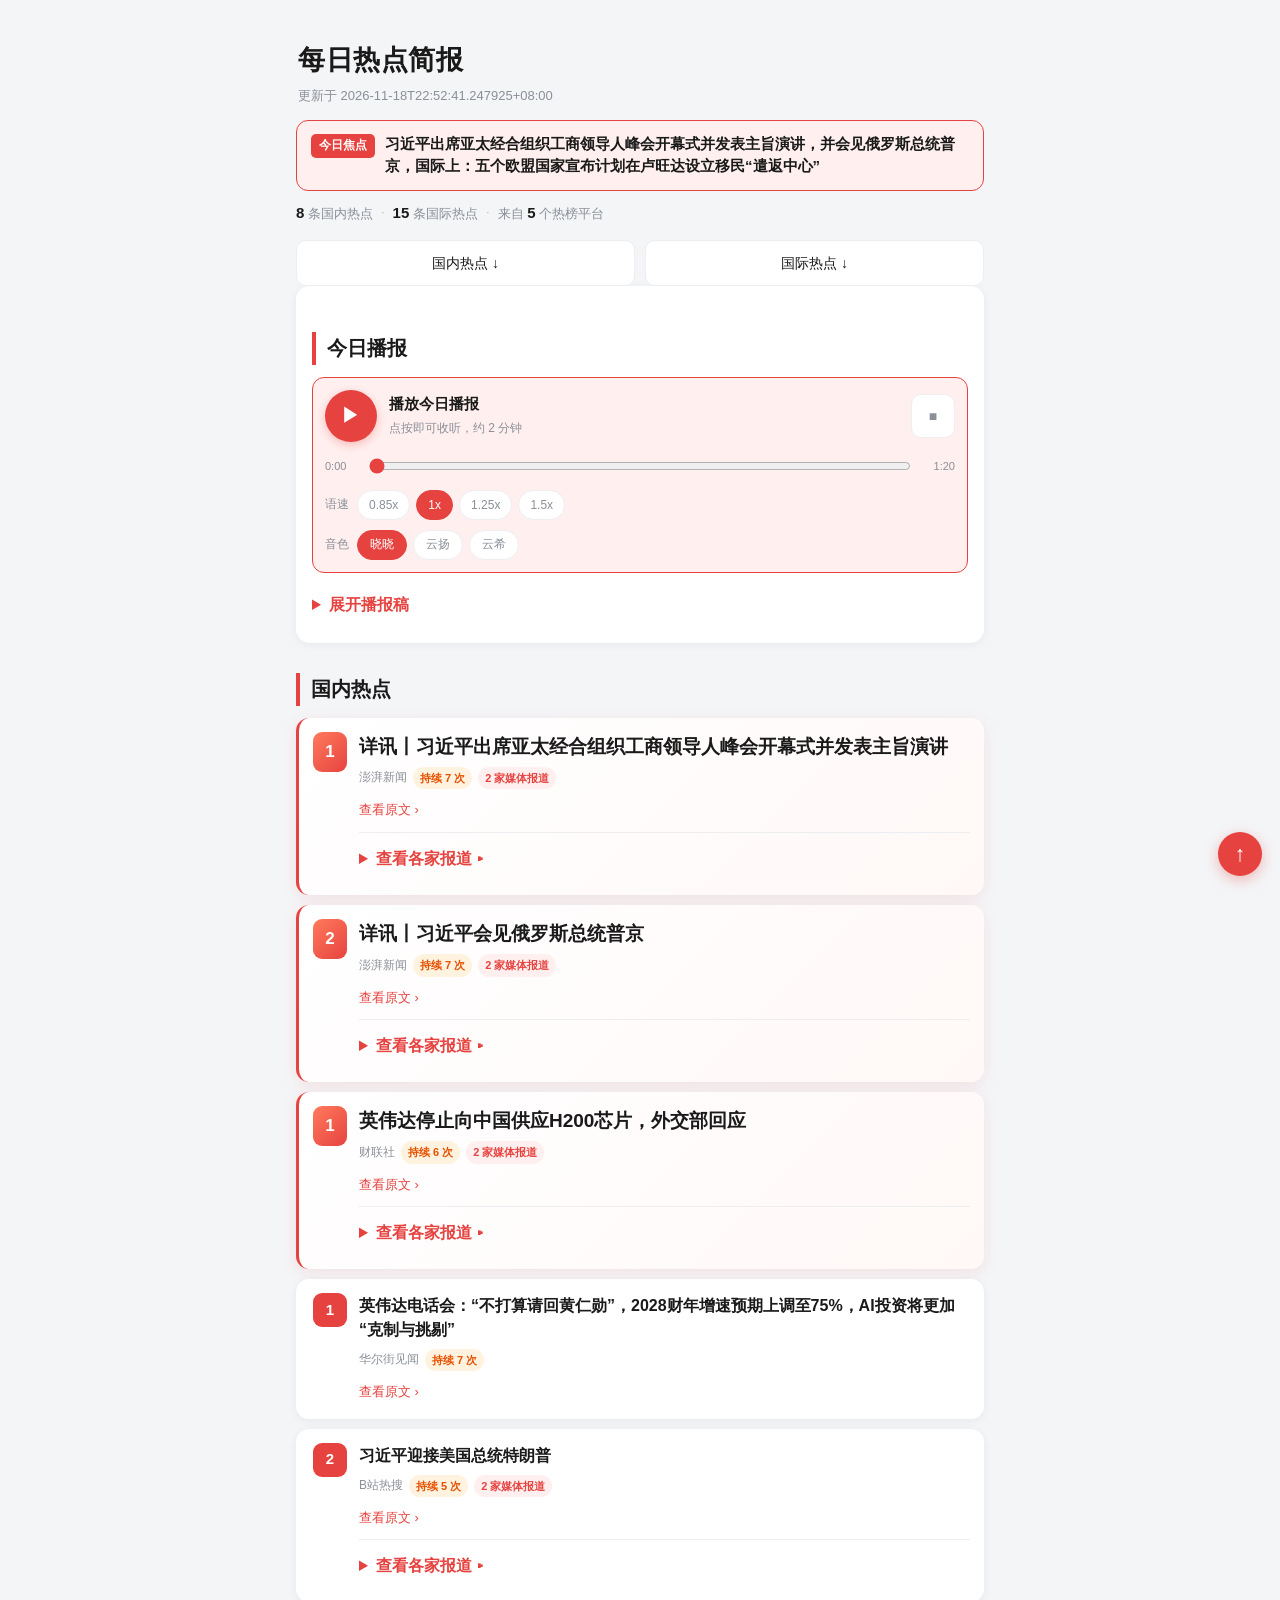
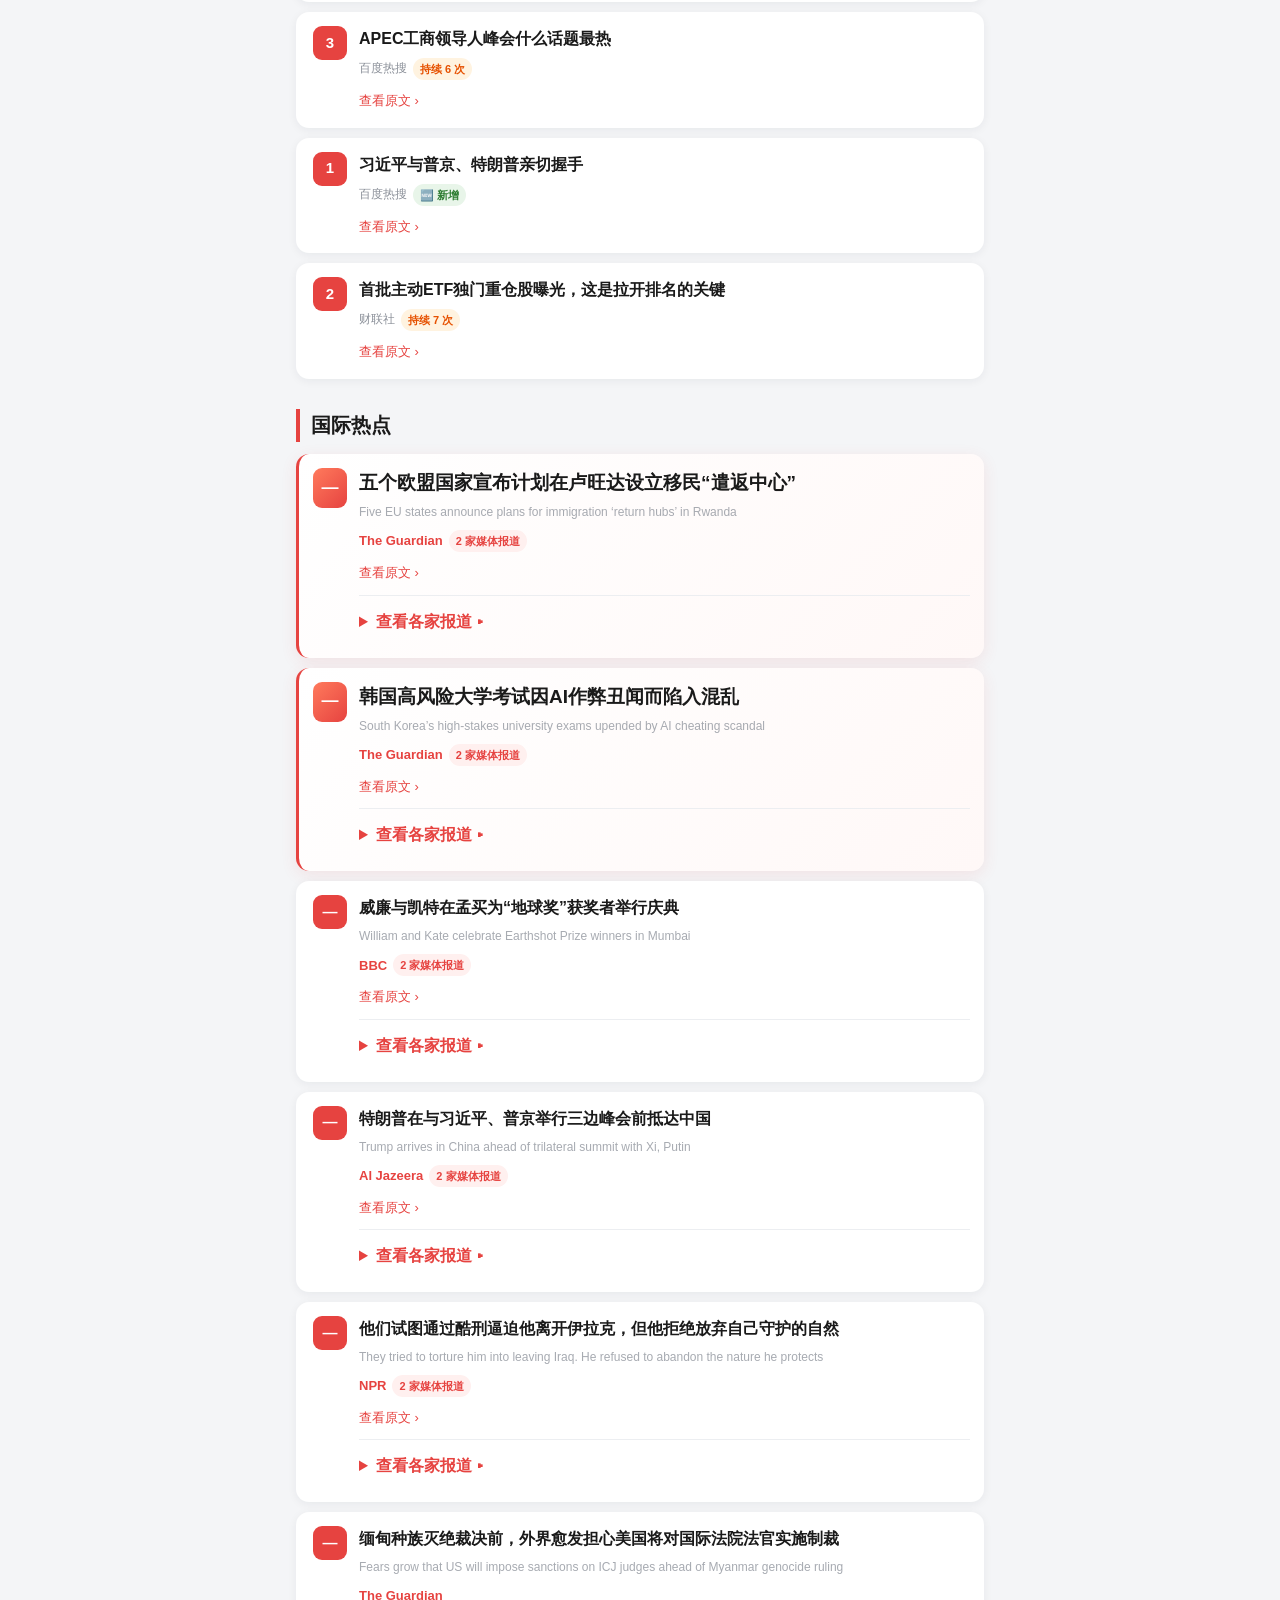
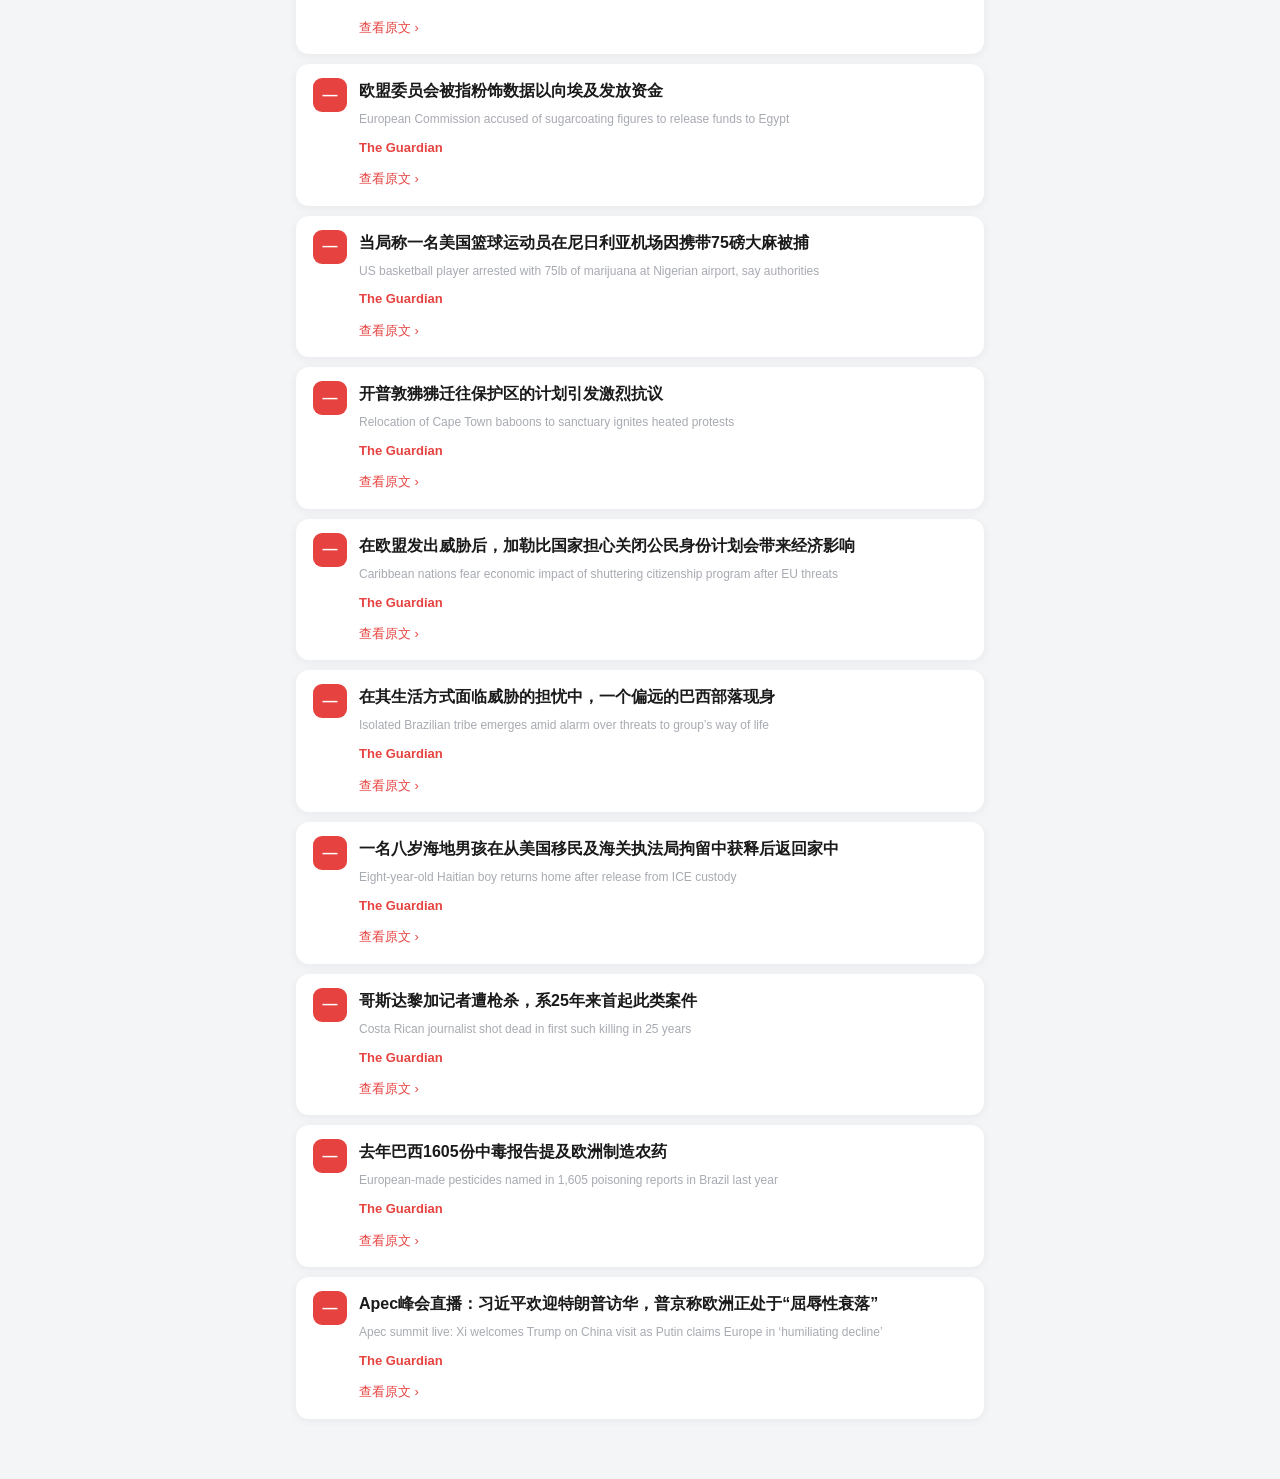
==== commit cedcdeb6: "自动更新简报 2026-11-18T14:54Z" ====
--- a/index.html
+++ b/index.html
@@ -1,7 +1,7 @@
 <!DOCTYPE html><html lang="zh-CN"><head><meta charset="UTF-8">
 <meta name="viewport" content="width=device-width,initial-scale=1">
 <title>每日热点简报 · 2026-11-18</title>
-<meta name="description" content="习近平出席亚太经合组织工商领导人峰会开幕式并发表主旨演讲，并会见俄罗斯总统普京，国际上：民主党人玛丽·佩尔托拉赢得阿拉斯加州美国参议院选举">
+<meta name="description" content="习近平出席亚太经合组织工商领导人峰会开幕式并发表主旨演讲，并会见俄罗斯总统普京，国际上：五个欧盟国家宣布计划在卢旺达设立移民“遣返中心”">
 
 <style>
 :root{
@@ -69,6 +69,19 @@
 .rate-btn{background:var(--card);color:var(--muted);border:1px solid var(--line);
   border-radius:16px;padding:5px 11px;font-size:12px;cursor:pointer;min-height:30px}
 .rate-btn.active{background:var(--accent);color:#fff;border-color:var(--accent)}
+/* 进度条与时间 */
+.seek-row{display:flex;align-items:center;gap:8px;margin-top:10px}
+.time{font-size:11px;color:var(--muted);font-variant-numeric:tabular-nums;flex:0 0 34px}
+.time:last-child{text-align:right}
+.seek{flex:1;accent-color:var(--accent);height:24px;cursor:pointer}
+/* 音色选择 */
+.voice-row{display:flex;align-items:center;gap:6px;margin-top:10px;flex-wrap:wrap}
+.voice-row>span{font-size:12px;color:var(--muted);margin-right:2px}
+.voice-btn{background:var(--card);color:var(--muted);border:1px solid var(--line);
+  border-radius:16px;padding:5px 12px;font-size:12px;cursor:pointer;min-height:30px}
+.voice-btn.active{background:var(--accent);color:#fff;border-color:var(--accent)}
+.voice-select{flex:1;min-width:120px;background:var(--card);color:var(--text);
+  border:1px solid var(--line);border-radius:8px;padding:6px 8px;font-size:13px;min-height:32px}
 .script{white-space:pre-wrap;color:var(--text);font-size:15px;margin:10px 0 0}
 summary{cursor:pointer;min-height:44px;line-height:44px;color:var(--accent);font-weight:600}
 
@@ -136,22 +149,24 @@
 
 </head><body><div class="wrap">
 <header><h1>每日热点简报</h1>
-<p class="sub">更新于 2026-11-18T22:13:03.599776+08:00</p></header>
-<div class="brief"><span class="brief-label">今日焦点</span><span class="brief-text">习近平出席亚太经合组织工商领导人峰会开幕式并发表主旨演讲，并会见俄罗斯总统普京，国际上：民主党人玛丽·佩尔托拉赢得阿拉斯加州美国参议院选举</span></div>
-<div class="overview"><span><b>8</b> 条国内热点</span><span class="sep">·</span><span><b>15</b> 条国际热点</span><span class="sep">·</span><span>来自 <b>6</b> 个热榜平台</span></div>
+<p class="sub">更新于 2026-11-18T22:52:41.247925+08:00</p></header>
+<div class="brief"><span class="brief-label">今日焦点</span><span class="brief-text">习近平出席亚太经合组织工商领导人峰会开幕式并发表主旨演讲，并会见俄罗斯总统普京，国际上：五个欧盟国家宣布计划在卢旺达设立移民“遣返中心”</span></div>
+<div class="overview"><span><b>8</b> 条国内热点</span><span class="sep">·</span><span><b>15</b> 条国际热点</span><span class="sep">·</span><span>来自 <b>5</b> 个热榜平台</span></div>
 <nav class="jump"><a href="#domestic">国内热点 ↓</a><a href="#international">国际热点 ↓</a></nav>
 <section class="broadcast" id="broadcast"><h2>今日播报</h2>
-<div class="player" id="player" data-src="audio/daily.mp3" data-mode="mp3"><audio id="audioEl" preload="none" src="audio/daily.mp3"></audio><div class="player-row"><button type="button" class="play-btn" id="playBtn" aria-label="播放/暂停">▶</button><div class="player-info"><div class="player-title">播放今日播报</div><div class="player-status" id="playerStatus">点按即可收听，约 2 分钟</div></div><button type="button" class="stop-btn" id="stopBtn" aria-label="停止">■</button></div><div class="rate-row"><span>语速</span><button type="button" class="rate-btn" data-rate="0.85">0.85x</button><button type="button" class="rate-btn active" data-rate="1">1x</button><button type="button" class="rate-btn" data-rate="1.25">1.25x</button><button type="button" class="rate-btn" data-rate="1.5">1.5x</button></div></div>
+<div class="player" id="player" data-mode="mp3" data-text="各位好，今天是11月18日，欢迎收听今日热点。
+
+首先来看国内消息。习近平出席了亚太经合组织工商领导人峰会开幕式，并发表了主旨演讲。期间，习近平还分别会见了俄罗斯总统普京以及美国总统特朗普。此外，针对英伟达停止向中国供应H200芯片一事，外交部已经作出回应。在英伟达的电话会议中，公司表示对回归相关市场暂无计划，并上调了2028财年的增速预期，同时表示未来的AI投资将更加克制与挑剔。
+
+国际方面，五个欧盟国家宣布，计划在卢旺达设立移民遣返中心。韩国方面，由于AI作弊丑闻，部分高风险大学的考试陷入混乱。在国际法庭动态方面，外界愈发担心美国可能会对国际法院的法官实施制裁，这发生在缅甸种族灭绝裁决之前。此外，威廉王子与凯特王妃在孟买为地球奖获奖者举行了庆典。
+
+以上就是今天的要闻，明天同一时间再见。"><audio id="audioEl" preload="metadata" src="audio/voice-xiaoxiao.mp3"></audio><div class="player-row"><button type="button" class="play-btn" id="playBtn" aria-label="播放/暂停">▶</button><div class="player-info"><div class="player-title">播放今日播报</div><div class="player-status" id="playerStatus">点按即可收听，约 2 分钟</div></div><button type="button" class="stop-btn" id="stopBtn" aria-label="停止">■</button></div><div class="seek-row"><span class="time" id="curTime">0:00</span><input type="range" class="seek" id="seekBar" min="0" max="1000" value="0" aria-label="播放进度"><span class="time" id="durTime">0:00</span></div><div class="rate-row"><span>语速</span><button type="button" class="rate-btn" data-rate="0.85">0.85x</button><button type="button" class="rate-btn active" data-rate="1">1x</button><button type="button" class="rate-btn" data-rate="1.25">1.25x</button><button type="button" class="rate-btn" data-rate="1.5">1.5x</button></div><div class="voice-row"><span>音色</span><button type="button" class="voice-btn active" data-voice="xiaoxiao" data-src="audio/voice-xiaoxiao.mp3" title="女声 · 亲和自然">晓晓</button><button type="button" class="voice-btn" data-voice="yunyang" data-src="audio/voice-yunyang.mp3" title="男声 · 新闻主播">云扬</button><button type="button" class="voice-btn" data-voice="yunxi" data-src="audio/voice-yunxi.mp3" title="男声 · 年轻清晰">云希</button></div></div>
 <details><summary>展开播报稿</summary>
 <p class="script">各位好，今天是11月18日，欢迎收听今日热点。
 
-首先来看国内新闻。习近平出席了亚太经合组织工商领导人峰会开幕式并发表了主旨演讲。期间，习近平分别会见了俄罗斯总统普京以及美国总统特朗普。针对英伟达停止向中国供应H200芯片一事，外交部已作出回应。
-
-市场方面，近期系统中断现象密集爆发，导致标普指数和纳斯达克指数出现四连跌，软件板块表现重挫。不过在盘后交易中，英伟达股价上涨了3%，美元也结束了五连涨的势头。
-
-国际方面，美国阿拉斯加州参议院选举结果揭晓，民主党人玛丽·佩尔托拉赢得选举。在外交动态上，特朗普在与普京和习近平举行三边峰会前已经抵达中国。另外，五个欧盟国家宣布了在卢旺达设立移民遣返中心的计划。
-
-在社会与教育新闻中，一起AI作弊丑闻扰乱了韩国高风险大学的入学考试。
+首先来看国内消息。习近平出席了亚太经合组织工商领导人峰会开幕式，并发表了主旨演讲。期间，习近平还分别会见了俄罗斯总统普京以及美国总统特朗普。此外，针对英伟达停止向中国供应H200芯片一事，外交部已经作出回应。在英伟达的电话会议中，公司表示对回归相关市场暂无计划，并上调了2028财年的增速预期，同时表示未来的AI投资将更加克制与挑剔。
+
+国际方面，五个欧盟国家宣布，计划在卢旺达设立移民遣返中心。韩国方面，由于AI作弊丑闻，部分高风险大学的考试陷入混乱。在国际法庭动态方面，外界愈发担心美国可能会对国际法院的法官实施制裁，这发生在缅甸种族灭绝裁决之前。此外，威廉王子与凯特王妃在孟买为地球奖获奖者举行了庆典。
 
 以上就是今天的要闻，明天同一时间再见。</p></details>
 </section>
@@ -163,7 +178,7 @@
 <h3>详讯丨习近平出席亚太经合组织工商领导人峰会开幕式并发表主旨演讲</h3>
 <div class="meta-line">
 <span class="source">澎湃新闻</span>
-<span class="badge hot">持续 6 次</span>
+<span class="badge hot">持续 7 次</span>
 <span class="badge multi">2 家媒体报道</span>
 </div>
 <a class="link" href="https://www.thepaper.cn/newsDetail_forward_34502089" target="_blank" rel="noopener">查看原文 ›</a>
@@ -183,7 +198,7 @@
 <h3>详讯丨习近平会见俄罗斯总统普京</h3>
 <div class="meta-line">
 <span class="source">澎湃新闻</span>
-<span class="badge hot">持续 6 次</span>
+<span class="badge hot">持续 7 次</span>
 <span class="badge multi">2 家媒体报道</span>
 </div>
 <a class="link" href="https://www.thepaper.cn/newsDetail_forward_34503686" target="_blank" rel="noopener">查看原文 ›</a>
@@ -198,104 +213,85 @@
 </details>
 </div></article>
 <article class="card headline">
-<div class="rank">2</div>
-<div class="body">
-<h3>习近平迎接美国总统特朗普</h3>
-<div class="meta-line">
-<span class="source">B站热搜</span>
-<span class="badge hot">持续 4 次</span>
-<span class="badge multi">4 家媒体报道</span>
-</div>
-<a class="link" href="https://search.bilibili.com/all?keyword=%E4%B9%A0%E8%BF%91%E5%B9%B3%E8%BF%8E%E6%8E%A5%E7%BE%8E%E5%9B%BD%E6%80%BB%E7%BB%9F%E7%89%B9%E6%9C%97%E6%99%AE" target="_blank" rel="noopener">查看原文 ›</a>
-<details class="views"><summary>查看各家报道 ▸</summary>
-<p class="hint">以下报道来自 5 家媒体，观点可能不同，请自行判断</p>
-<div class="view">
-<a href="https://search.bilibili.com/all?keyword=%E4%B9%A0%E8%BF%91%E5%B9%B3%E8%BF%8E%E6%8E%A5%E7%BE%8E%E5%9B%BD%E6%80%BB%E7%BB%9F%E7%89%B9%E6%9C%97%E6%99%AE" target="_blank" rel="noopener">B站热搜：习近平迎接美国总统特朗普</a>
-</div>
-<div class="view">
-<a href="https://www.thepaper.cn/newsDetail_forward_34504062" target="_blank" rel="noopener">澎湃新闻：详讯丨习近平迎接美国总统特朗普</a>
-</div>
-<div class="view">
-<a href="https://search.bilibili.com/all?keyword=%E7%BE%8E%E5%9B%BD%E6%80%BB%E7%BB%9F%E7%89%B9%E6%9C%97%E6%99%AE%E6%8A%B5%E8%BE%BE%E6%B7%B1%E5%9C%B3" target="_blank" rel="noopener">B站热搜：美国总统特朗普抵达深圳</a>
-</div>
-<div class="view">
-<a href="https://www.baidu.com/s?wd=%E4%B9%A0%E8%BF%91%E5%B9%B3%E8%BF%8E%E6%8E%A5%E7%89%B9%E6%9C%97%E6%99%AE" target="_blank" rel="noopener">百度热搜：习近平迎接特朗普</a>
-</div>
-<div class="view">
-<a href="https://www.cls.cn/detail/2538172" target="_blank" rel="noopener">财联社：习近平迎接特朗普高清大图</a>
-</div>
-</details>
-</div></article>
-<article class="card">
 <div class="rank">1</div>
 <div class="body">
 <h3>英伟达停止向中国供应H200芯片，外交部回应</h3>
-<div class="meta-line">
-<span class="source">财联社</span>
-<span class="badge hot">持续 5 次</span>
-<span class="badge multi">2 家媒体报道</span>
-</div>
-<a class="link" href="https://www.cls.cn/detail/2537828" target="_blank" rel="noopener">查看原文 ›</a>
-<details class="views"><summary>查看各家报道 ▸</summary>
-<p class="hint">以下报道来自 2 家媒体，观点可能不同，请自行判断</p>
-<div class="view">
-<a href="https://www.cls.cn/detail/2537828" target="_blank" rel="noopener">财联社：英伟达停止向中国供应H200芯片，外交部回应</a>
-</div>
-<div class="view">
-<a href="https://www.toutiao.com/trending/7709409012864781866/" target="_blank" rel="noopener">今日头条：中方回应英伟达停止向华供应H200芯片</a>
-</div>
-</details>
-</div></article>
-<article class="card">
-<div class="rank">1</div>
-<div class="body">
-<h3>系统中断密集爆发，标普、纳指四连跌，软件股重挫，盘后英伟达涨3%，美元结束五连涨</h3>
-<div class="meta-line">
-<span class="source">华尔街见闻</span>
-<span class="badge hot">持续 6 次</span>
-</div>
-<a class="link" href="https://wallstreetcn.com/articles/3786084" target="_blank" rel="noopener">查看原文 ›</a>
-</div></article>
-<article class="card">
-<div class="rank">2</div>
-<div class="body">
-<h3>普京对镜头微笑挥手</h3>
-<div class="meta-line">
-<span class="source">今日头条</span>
-<span class="badge new">🆕 新增</span>
-<span class="badge multi">3 家媒体报道</span>
-</div>
-<a class="link" href="https://www.toutiao.com/trending/7709495079953632794/" target="_blank" rel="noopener">查看原文 ›</a>
-<details class="views"><summary>查看各家报道 ▸</summary>
-<p class="hint">以下报道来自 3 家媒体，观点可能不同，请自行判断</p>
-<div class="view">
-<a href="https://www.toutiao.com/trending/7709495079953632794/" target="_blank" rel="noopener">今日头条：普京对镜头微笑挥手</a>
-</div>
-<div class="view">
-<a href="https://www.baidu.com/s?wd=%E6%99%AE%E4%BA%AC%E5%87%BA%E5%B8%AD%E6%AC%A2%E8%BF%8E%E5%AE%B4%E4%BC%9A%E5%AF%B9%E9%95%9C%E5%A4%B4%E5%BE%AE%E7%AC%91%E6%8C%A5%E6%89%8B" target="_blank" rel="noopener">百度热搜：普京出席欢迎宴会对镜头微笑挥手</a>
-</div>
-<div class="view">
-<a href="https://s.weibo.com/weibo?q=%23%E6%99%AE%E4%BA%AC%E5%87%BA%E5%B8%AD%E6%AC%A2%E8%BF%8E%E5%AE%B4%E4%BC%9A%E5%AF%B9%E7%9D%80%E9%95%9C%E5%A4%B4%E5%BE%AE%E7%AC%91%E6%8C%A5%E6%89%8B%23&amp;t=31&amp;band_rank=27&amp;Refer=top" target="_blank" rel="noopener">微博热搜：普京出席欢迎宴会对着镜头微笑挥手</a>
-</div>
-</details>
-</div></article>
-<article class="card">
-<div class="rank">3</div>
-<div class="body">
-<h3>APEC工商领导人峰会什么话题最热</h3>
-<div class="meta-line">
-<span class="source">百度热搜</span>
-<span class="badge hot">持续 5 次</span>
-</div>
-<a class="link" href="https://www.baidu.com/s?wd=APEC%E5%B7%A5%E5%95%86%E9%A2%86%E5%AF%BC%E4%BA%BA%E5%B3%B0%E4%BC%9A%E4%BB%80%E4%B9%88%E8%AF%9D%E9%A2%98%E6%9C%80%E7%83%AD" target="_blank" rel="noopener">查看原文 ›</a>
-</div></article>
-<article class="card">
-<div class="rank">2</div>
-<div class="body">
-<h3>首批主动ETF独门重仓股曝光，这是拉开排名的关键</h3>
 <div class="meta-line">
 <span class="source">财联社</span>
 <span class="badge hot">持续 6 次</span>
+<span class="badge multi">2 家媒体报道</span>
+</div>
+<a class="link" href="https://www.cls.cn/detail/2537828" target="_blank" rel="noopener">查看原文 ›</a>
+<details class="views"><summary>查看各家报道 ▸</summary>
+<p class="hint">以下报道来自 2 家媒体，观点可能不同，请自行判断</p>
+<div class="view">
+<a href="https://www.cls.cn/detail/2537828" target="_blank" rel="noopener">财联社：英伟达停止向中国供应H200芯片，外交部回应</a>
+</div>
+<div class="view">
+<a href="https://www.toutiao.com/trending/7709409012864781866/" target="_blank" rel="noopener">今日头条：中方回应英伟达停止向华供应H200芯片</a>
+</div>
+</details>
+</div></article>
+<article class="card">
+<div class="rank">1</div>
+<div class="body">
+<h3>英伟达电话会：“不打算请回黄仁勋”，2028财年增速预期上调至75%，AI投资将更加“克制与挑剔”</h3>
+<div class="meta-line">
+<span class="source">华尔街见闻</span>
+<span class="badge hot">持续 7 次</span>
+</div>
+<a class="link" href="https://wallstreetcn.com/articles/3786136" target="_blank" rel="noopener">查看原文 ›</a>
+</div></article>
+<article class="card">
+<div class="rank">2</div>
+<div class="body">
+<h3>习近平迎接美国总统特朗普</h3>
+<div class="meta-line">
+<span class="source">B站热搜</span>
+<span class="badge hot">持续 5 次</span>
+<span class="badge multi">2 家媒体报道</span>
+</div>
+<a class="link" href="https://search.bilibili.com/all?keyword=%E4%B9%A0%E8%BF%91%E5%B9%B3%E8%BF%8E%E6%8E%A5%E7%BE%8E%E5%9B%BD%E6%80%BB%E7%BB%9F%E7%89%B9%E6%9C%97%E6%99%AE" target="_blank" rel="noopener">查看原文 ›</a>
+<details class="views"><summary>查看各家报道 ▸</summary>
+<p class="hint">以下报道来自 3 家媒体，观点可能不同，请自行判断</p>
+<div class="view">
+<a href="https://search.bilibili.com/all?keyword=%E4%B9%A0%E8%BF%91%E5%B9%B3%E8%BF%8E%E6%8E%A5%E7%BE%8E%E5%9B%BD%E6%80%BB%E7%BB%9F%E7%89%B9%E6%9C%97%E6%99%AE" target="_blank" rel="noopener">B站热搜：习近平迎接美国总统特朗普</a>
+</div>
+<div class="view">
+<a href="https://www.thepaper.cn/newsDetail_forward_34504062" target="_blank" rel="noopener">澎湃新闻：详讯丨习近平迎接美国总统特朗普</a>
+</div>
+<div class="view">
+<a href="https://search.bilibili.com/all?keyword=%E7%BE%8E%E5%9B%BD%E6%80%BB%E7%BB%9F%E7%89%B9%E6%9C%97%E6%99%AE%E6%8A%B5%E8%BE%BE%E6%B7%B1%E5%9C%B3" target="_blank" rel="noopener">B站热搜：美国总统特朗普抵达深圳</a>
+</div>
+</details>
+</div></article>
+<article class="card">
+<div class="rank">3</div>
+<div class="body">
+<h3>APEC工商领导人峰会什么话题最热</h3>
+<div class="meta-line">
+<span class="source">百度热搜</span>
+<span class="badge hot">持续 6 次</span>
+</div>
+<a class="link" href="https://www.baidu.com/s?wd=APEC%E5%B7%A5%E5%95%86%E9%A2%86%E5%AF%BC%E4%BA%BA%E5%B3%B0%E4%BC%9A%E4%BB%80%E4%B9%88%E8%AF%9D%E9%A2%98%E6%9C%80%E7%83%AD" target="_blank" rel="noopener">查看原文 ›</a>
+</div></article>
+<article class="card">
+<div class="rank">1</div>
+<div class="body">
+<h3>习近平与普京、特朗普亲切握手</h3>
+<div class="meta-line">
+<span class="source">百度热搜</span>
+<span class="badge new">🆕 新增</span>
+</div>
+<a class="link" href="https://www.baidu.com/s?wd=%E4%B9%A0%E8%BF%91%E5%B9%B3%E4%B8%8E%E6%99%AE%E4%BA%AC%E3%80%81%E7%89%B9%E6%9C%97%E6%99%AE%E4%BA%B2%E5%88%87%E6%8F%A1%E6%89%8B" target="_blank" rel="noopener">查看原文 ›</a>
+</div></article>
+<article class="card">
+<div class="rank">2</div>
+<div class="body">
+<h3>首批主动ETF独门重仓股曝光，这是拉开排名的关键</h3>
+<div class="meta-line">
+<span class="source">财联社</span>
+<span class="badge hot">持续 7 次</span>
 </div>
 <a class="link" href="https://www.cls.cn/detail/2537644" target="_blank" rel="noopener">查看原文 ›</a>
 </div></article>
@@ -306,221 +302,218 @@
 <article class="card headline">
 <div class="rank">—</div>
 <div class="body">
-<h3>民主党人玛丽·佩尔托拉赢得阿拉斯加州美国参议院选举</h3>
-<p class="en">Democrat Mary Peltola wins US Senate race in Alaska</p>
-<div class="meta-line">
-<span class="source">France 24</span>
-<span class="badge multi">3 家媒体报道</span>
-</div>
-<a class="link" href="https://www.france24.com/en/video/20261118-democrat-mary-peltola-wins-us-senate-race-in-alaska" target="_blank" rel="noopener">查看原文 ›</a>
-<details class="views"><summary>查看各家报道 ▸</summary>
-<p class="hint">以下报道来自 3 家媒体，观点可能不同，请自行判断</p>
-<div class="view">
-<img class="view-img" src="https://s.france24.com/media/display/17fa0044-e341-11f1-9eea-6d75ed565170/w:1024/p:16x9/EN-20261118-103842-104034-CS.jpg" loading="lazy" onerror="this.style.display='none'">
-<a href="https://www.france24.com/en/video/20261118-democrat-mary-peltola-wins-us-senate-race-in-alaska" target="_blank" rel="noopener">France 24：民主党人玛丽·佩尔托拉赢得阿拉斯加州美国参议院选举</a>
-<span class="en">Democrat Mary Peltola wins US Senate race in Alaska</span>
-</div>
-<div class="view">
-<a href="https://www.aljazeera.com/news/2026/11/18/why-democrat-mary-peltolas-us-senate-win-in-alaska-matters?traffic_source=rss" target="_blank" rel="noopener">Al Jazeera：民主党人玛丽·佩尔托拉在阿拉斯加赢得参议院席位为何意义重大</a>
-<span class="en">Why Democrat Mary Peltola’s US Senate win in Alaska matters</span>
-</div>
-<div class="view">
-<a href="https://www.npr.org/2026/11/18/g-s1-154145/up-first-newsletter-mary-peltola-alaska-trump-asia-nvidia-tech-issues-ai" target="_blank" rel="noopener">NPR：玛丽·佩尔托拉赢得阿拉斯加参议院席位；英伟达不会恢复黄仁勋职位</a>
-<span class="en">Mary Peltola flips Alaska&#x27;s Senate seat. And, Nvidia won&#x27;t reinstate Jensen Huang</span>
+<h3>五个欧盟国家宣布计划在卢旺达设立移民“遣返中心”</h3>
+<p class="en">Five EU states announce plans for immigration ‘return hubs’ in Rwanda</p>
+<div class="meta-line">
+<span class="source">The Guardian</span>
+<span class="badge multi">2 家媒体报道</span>
+</div>
+<a class="link" href="https://www.theguardian.com/world/2026/nov/16/eu-states-immigration-return-hubs-rwanda" target="_blank" rel="noopener">查看原文 ›</a>
+<details class="views"><summary>查看各家报道 ▸</summary>
+<p class="hint">以下报道来自 2 家媒体，观点可能不同，请自行判断</p>
+<div class="view">
+<a href="https://www.theguardian.com/world/2026/nov/16/eu-states-immigration-return-hubs-rwanda" target="_blank" rel="noopener">The Guardian：五个欧盟国家宣布计划在卢旺达设立移民“遣返中心”</a>
+<span class="en">Five EU states announce plans for immigration ‘return hubs’ in Rwanda</span>
+</div>
+<div class="view">
+<a href="https://news.google.com/rss/articles/CBMijwFBVV95cUxPZVdxMU9CSmxETTIzUkVMOHFNWkg3My1iYWpST2E3NzVwcl9zeUYwUEt4ZXdKS3lYemhiVFgxcTlpOEkyem9ic1RkRTVaTkVMS0hsam8xTVlWX1kwYm5ZZ2l2b3J1RXl1bXhlcGMzM1phNTUtTV9DQU5LVmlTbTFwamRDWVZCRVE0R3FqeFQwYw?oc=5" target="_blank" rel="noopener">Google News：五个欧盟国家宣布在卢旺达建立移民“遣返中心”计划 | 欧盟 - 《卫报》</a>
+<span class="en">Five EU states announce plans for immigration ‘return hubs’ in Rwanda | European Union - The Guardian</span>
 </div>
 </details>
 </div></article>
 <article class="card headline">
 <div class="rank">—</div>
 <div class="body">
-<h3>特朗普在与普京和习近平举行三边峰会前抵达中国</h3>
-<p class="en">Trump arrives in China ahead of trilateral summit with Putin and Xi</p>
-<div class="meta-line">
-<span class="source">France 24</span>
-<span class="badge multi">2 家媒体报道</span>
-</div>
-<a class="link" href="https://www.france24.com/en/video/20261118-trump-arrives-in-china-ahead-of-trilateral-summit-with-putin-and-xi" target="_blank" rel="noopener">查看原文 ›</a>
-<details class="views"><summary>查看各家报道 ▸</summary>
-<p class="hint">以下报道来自 2 家媒体，观点可能不同，请自行判断</p>
+<h3>韩国高风险大学考试因AI作弊丑闻而陷入混乱</h3>
+<p class="en">South Korea’s high-stakes university exams upended by AI cheating scandal</p>
+<div class="meta-line">
+<span class="source">The Guardian</span>
+<span class="badge multi">2 家媒体报道</span>
+</div>
+<a class="link" href="https://www.theguardian.com/world/2026/nov/18/south-korea-university-entrace-exams-ai-cheating-measures" target="_blank" rel="noopener">查看原文 ›</a>
+<details class="views"><summary>查看各家报道 ▸</summary>
+<p class="hint">以下报道来自 2 家媒体，观点可能不同，请自行判断</p>
+<div class="view">
+<a href="https://www.theguardian.com/world/2026/nov/18/south-korea-university-entrace-exams-ai-cheating-measures" target="_blank" rel="noopener">The Guardian：韩国高风险大学考试因AI作弊丑闻而陷入混乱</a>
+<span class="en">South Korea’s high-stakes university exams upended by AI cheating scandal</span>
+</div>
+<div class="view">
+<a href="https://news.google.com/rss/articles/[base64]?oc=5" target="_blank" rel="noopener">Google News：韩国高风险大学考试因 AI 作弊丑闻而陷入混乱 - The Guardian</a>
+<span class="en">South Korea’s high-stakes university exams upended by AI cheating scandal - The Guardian</span>
+</div>
+</details>
+</div></article>
+<article class="card">
+<div class="rank">—</div>
+<div class="body">
+<h3>威廉与凯特在孟买为“地球奖”获奖者举行庆典</h3>
+<p class="en">William and Kate celebrate Earthshot Prize winners in Mumbai</p>
+<div class="meta-line">
+<span class="source">BBC</span>
+<span class="badge multi">2 家媒体报道</span>
+</div>
+<a class="link" href="https://www.bbc.co.uk/news/articles/cqlykve012d1o?at_medium=RSS&amp;at_campaign=rss" target="_blank" rel="noopener">查看原文 ›</a>
+<details class="views"><summary>查看各家报道 ▸</summary>
+<p class="hint">以下报道来自 2 家媒体，观点可能不同，请自行判断</p>
+<div class="view">
+<img class="view-img" src="https://ichef.bbci.co.uk/ace/standard/1024/cpsprodpb/7619/live/c9b38b90-e2ae-11f1-99b6-a35a62fa4264.jpg" loading="lazy" onerror="this.style.display='none'">
+<a href="https://www.bbc.co.uk/news/articles/cqlykve012d1o?at_medium=RSS&amp;at_campaign=rss" target="_blank" rel="noopener">BBC：威廉与凯特在孟买为“地球奖”获奖者举行庆典</a>
+<span class="en">William and Kate celebrate Earthshot Prize winners in Mumbai</span>
+</div>
+<div class="view">
+<img class="view-img" src="https://e3.365dm.com/26/11/1920x1080/skynews-india-mumbai-earthshot_7408760.jpg?20261117143813" loading="lazy" onerror="this.style.display='none'">
+<a href="https://news.sky.com/story/william-and-kate-host-glittering-earthshot-prize-ceremony-in-mumbai-13613397" target="_blank" rel="noopener">Sky News：威廉与凯特在孟买主持璀璨的“地球奖”颁奖典礼</a>
+<span class="en">William and Kate host glittering Earthshot Prize ceremony in Mumbai</span>
+</div>
+</details>
+</div></article>
+<article class="card">
+<div class="rank">—</div>
+<div class="body">
+<h3>特朗普在与习近平、普京举行三边峰会前抵达中国</h3>
+<p class="en">Trump arrives in China ahead of trilateral summit with Xi, Putin</p>
+<div class="meta-line">
+<span class="source">Al Jazeera</span>
+<span class="badge multi">2 家媒体报道</span>
+</div>
+<a class="link" href="https://www.aljazeera.com/video/newsfeed/2026/11/18/trump-arrives-in-china-ahead-of-trilateral-summit-with-xi-putin?traffic_source=rss" target="_blank" rel="noopener">查看原文 ›</a>
+<details class="views"><summary>查看各家报道 ▸</summary>
+<p class="hint">以下报道来自 2 家媒体，观点可能不同，请自行判断</p>
+<div class="view">
+<a href="https://www.aljazeera.com/video/newsfeed/2026/11/18/trump-arrives-in-china-ahead-of-trilateral-summit-with-xi-putin?traffic_source=rss" target="_blank" rel="noopener">Al Jazeera：特朗普在与习近平、普京举行三边峰会前抵达中国</a>
+<span class="en">Trump arrives in China ahead of trilateral summit with Xi, Putin</span>
+</div>
 <div class="view">
 <img class="view-img" src="https://s.france24.com/media/display/96c13fa2-e344-11f1-8170-6d75ed565170/w:1024/p:16x9/Trilateral-Xi-Putin-Trump-10.png" loading="lazy" onerror="this.style.display='none'">
-<a href="https://www.france24.com/en/video/20261118-trump-arrives-in-china-ahead-of-trilateral-summit-with-putin-and-xi" target="_blank" rel="noopener">France 24：特朗普在与普京和习近平举行三边峰会前抵达中国</a>
+<a href="https://www.france24.com/en/video/20261118-trump-arrives-in-china-ahead-of-trilateral-summit-with-putin-and-xi" target="_blank" rel="noopener">France 24：特朗普在与普京和习近平举行三方峰会前抵达中国</a>
 <span class="en">Trump arrives in China ahead of trilateral summit with Putin and Xi</span>
 </div>
-<div class="view">
-<a href="https://www.aljazeera.com/video/newsfeed/2026/11/18/trump-arrives-in-china-ahead-of-trilateral-summit-with-xi-putin?traffic_source=rss" target="_blank" rel="noopener">Al Jazeera：特朗普在与习近平、普京举行三方峰会前抵达中国</a>
-<span class="en">Trump arrives in China ahead of trilateral summit with Xi, Putin</span>
-</div>
-</details>
-</div></article>
-<article class="card">
-<div class="rank">—</div>
-<div class="body">
-<h3>五个欧盟国家宣布在卢旺达设立移民“遣返中心”的计划</h3>
-<p class="en">Five EU states announce plans for immigration ‘return hubs’ in Rwanda</p>
-<div class="meta-line">
-<span class="source">The Guardian</span>
-<span class="badge multi">2 家媒体报道</span>
-</div>
-<a class="link" href="https://www.theguardian.com/world/2026/nov/16/eu-states-immigration-return-hubs-rwanda" target="_blank" rel="noopener">查看原文 ›</a>
-<details class="views"><summary>查看各家报道 ▸</summary>
-<p class="hint">以下报道来自 2 家媒体，观点可能不同，请自行判断</p>
-<div class="view">
-<a href="https://www.theguardian.com/world/2026/nov/16/eu-states-immigration-return-hubs-rwanda" target="_blank" rel="noopener">The Guardian：五个欧盟国家宣布在卢旺达设立移民“遣返中心”的计划</a>
-<span class="en">Five EU states announce plans for immigration ‘return hubs’ in Rwanda</span>
-</div>
-<div class="view">
-<a href="https://news.google.com/rss/articles/CBMijwFBVV95cUxPZVdxMU9CSmxETTIzUkVMOHFNWkg3My1iYWpST2E3NzVwcl9zeUYwUEt4ZXdKS3lYemhiVFgxcTlpOEkyem9ic1RkRTVaTkVMS0hsam8xTVlWX1kwYm5ZZ2l2b3J1RXl1bXhlcGMzM1phNTUtTV9DQU5LVmlTbTFwamRDWVZCRVE0R3FqeFQwYw?oc=5" target="_blank" rel="noopener">Google News：五个欧盟国家宣布在卢旺达设立移民“遣返中心”计划 | 欧盟 - 《卫报》</a>
-<span class="en">Five EU states announce plans for immigration ‘return hubs’ in Rwanda | European Union - The Guardian</span>
-</div>
-</details>
-</div></article>
-<article class="card">
-<div class="rank">—</div>
-<div class="body">
-<h3>AI作弊丑闻扰乱韩国高风险大学入学考试</h3>
-<p class="en">South Korea’s high-stakes university exams upended by AI cheating scandal</p>
-<div class="meta-line">
-<span class="source">The Guardian</span>
-<span class="badge multi">2 家媒体报道</span>
-</div>
-<a class="link" href="https://www.theguardian.com/world/2026/nov/18/south-korea-university-entrace-exams-ai-cheating-measures" target="_blank" rel="noopener">查看原文 ›</a>
-<details class="views"><summary>查看各家报道 ▸</summary>
-<p class="hint">以下报道来自 2 家媒体，观点可能不同，请自行判断</p>
-<div class="view">
-<a href="https://www.theguardian.com/world/2026/nov/18/south-korea-university-entrace-exams-ai-cheating-measures" target="_blank" rel="noopener">The Guardian：AI作弊丑闻扰乱韩国高风险大学入学考试</a>
-<span class="en">South Korea’s high-stakes university exams upended by AI cheating scandal</span>
-</div>
-<div class="view">
-<a href="https://news.google.com/rss/articles/[base64]?oc=5" target="_blank" rel="noopener">Google News：韩国高风险大学入学考试因AI作弊丑闻而陷入混乱 - 《卫报》</a>
-<span class="en">South Korea’s high-stakes university exams upended by AI cheating scandal - The Guardian</span>
-</div>
-</details>
-</div></article>
-<article class="card">
-<div class="rank">—</div>
-<div class="body">
-<h3>他们试图通过酷刑逼他离开伊拉克，但他拒绝放弃他所守护的自然环境 - NPR</h3>
-<p class="en">They tried to torture him into leaving Iraq. He refused to abandon the nature he protects - NPR</p>
-<div class="meta-line">
-<span class="source">Google News</span>
-<span class="badge multi">2 家媒体报道</span>
-</div>
-<a class="link" href="https://news.google.com/rss/articles/[base64]?oc=5" target="_blank" rel="noopener">查看原文 ›</a>
-<details class="views"><summary>查看各家报道 ▸</summary>
-<p class="hint">以下报道来自 2 家媒体，观点可能不同，请自行判断</p>
-<div class="view">
-<a href="https://news.google.com/rss/articles/[base64]?oc=5" target="_blank" rel="noopener">Google News：他们试图通过酷刑逼他离开伊拉克，但他拒绝放弃他所守护的自然环境 - NPR</a>
+</details>
+</div></article>
+<article class="card">
+<div class="rank">—</div>
+<div class="body">
+<h3>他们试图通过酷刑逼迫他离开伊拉克，但他拒绝放弃自己守护的自然</h3>
+<p class="en">They tried to torture him into leaving Iraq. He refused to abandon the nature he protects</p>
+<div class="meta-line">
+<span class="source">NPR</span>
+<span class="badge multi">2 家媒体报道</span>
+</div>
+<a class="link" href="https://www.npr.org/2026/11/18/nx-s1-6043167/iraq-environmentalist-marshes-iran-backed-militia-kidnapped" target="_blank" rel="noopener">查看原文 ›</a>
+<details class="views"><summary>查看各家报道 ▸</summary>
+<p class="hint">以下报道来自 2 家媒体，观点可能不同，请自行判断</p>
+<div class="view">
+<a href="https://www.npr.org/2026/11/18/nx-s1-6043167/iraq-environmentalist-marshes-iran-backed-militia-kidnapped" target="_blank" rel="noopener">NPR：他们试图通过酷刑逼迫他离开伊拉克，但他拒绝放弃自己守护的自然</a>
+<span class="en">They tried to torture him into leaving Iraq. He refused to abandon the nature he protects</span>
+</div>
+<div class="view">
+<a href="https://news.google.com/rss/articles/[base64]?oc=5" target="_blank" rel="noopener">Google News：他们试图通过酷刑逼迫他离开伊拉克，但他拒绝放弃他所守护的自然 - NPR</a>
 <span class="en">They tried to torture him into leaving Iraq. He refused to abandon the nature he protects - NPR</span>
 </div>
-<div class="view">
-<a href="https://www.npr.org/2026/11/18/nx-s1-6043167/iraq-environmentalist-marshes-iran-backed-militia-kidnapped" target="_blank" rel="noopener">NPR：他们试图通过酷刑逼迫他离开伊拉克，但他拒绝放弃他所守护的大自然</a>
-<span class="en">They tried to torture him into leaving Iraq. He refused to abandon the nature he protects</span>
-</div>
-</details>
-</div></article>
-<article class="card">
-<div class="rank">—</div>
-<div class="body">
-<h3>特朗普在华举行历史性会谈前与普京及习近平握手</h3>
-<p class="en">Trump shakes hands with Putin and Xi ahead of historic talks in China</p>
-<div class="meta-line">
-<span class="source">BBC</span>
-</div>
-<a class="link" href="https://www.bbc.co.uk/news/articles/ck9d75x5wwwwo?at_medium=RSS&amp;at_campaign=rss" target="_blank" rel="noopener">查看原文 ›</a>
-</div></article>
-<article class="card">
-<div class="rank">—</div>
-<div class="body">
-<h3>英伟达报告销售额飙升，称不会恢复黄仁勋职位</h3>
-<p class="en">Nvidia says it won&#x27;t reinstate Huang as it reports soaring sales</p>
-<div class="meta-line">
-<span class="source">BBC</span>
-</div>
-<a class="link" href="https://www.bbc.co.uk/news/articles/cm2kl50vkwkdo?at_medium=RSS&amp;at_campaign=rss" target="_blank" rel="noopener">查看原文 ›</a>
-</div></article>
-<article class="card">
-<div class="rank">—</div>
-<div class="body">
-<h3>科威特称美国袭击岛屿后，成功击退两个月来首次伊朗袭击</h3>
-<p class="en">Kuwait says it repelled first Iranian attack in two months after US strikes island</p>
-<div class="meta-line">
-<span class="source">BBC</span>
-</div>
-<a class="link" href="https://www.bbc.co.uk/news/articles/cw4gn9jeqjq7o?at_medium=RSS&amp;at_campaign=rss" target="_blank" rel="noopener">查看原文 ›</a>
-</div></article>
-<article class="card">
-<div class="rank">—</div>
-<div class="body">
-<h3>Bancroft砂纸声称对康明斯施加巨大压力</h3>
-<p class="en">Bancroft sandpaper claims heap pressure on Cummins</p>
-<div class="meta-line">
-<span class="source">BBC</span>
-</div>
-<a class="link" href="https://www.bbc.co.uk/sport/cricket/articles/cmqlqdevgl9ro?at_medium=RSS&amp;at_campaign=rss" target="_blank" rel="noopener">查看原文 ›</a>
-</div></article>
-<article class="card">
-<div class="rank">—</div>
-<div class="body">
-<h3>中期选举计票开始两周后，民主党赢得阿拉斯加参议院席位</h3>
-<p class="en">Democrats win Alaska Senate race two weeks after midterms counting began</p>
-<div class="meta-line">
-<span class="source">BBC</span>
-</div>
-<a class="link" href="https://www.bbc.co.uk/news/articles/cqev3v2ygzlvo?at_medium=RSS&amp;at_campaign=rss" target="_blank" rel="noopener">查看原文 ›</a>
-</div></article>
-<article class="card">
-<div class="rank">—</div>
-<div class="body">
-<h3>美国支持的矿产公路能否为刚果民主共和国带来和平与繁荣？</h3>
-<p class="en">Can a US-backed mineral highway bring peace and prosperity to DR Congo?</p>
-<div class="meta-line">
-<span class="source">BBC</span>
-</div>
-<a class="link" href="https://www.bbc.co.uk/news/articles/cx053jrv9rz9o?at_medium=RSS&amp;at_campaign=rss" target="_blank" rel="noopener">查看原文 ›</a>
-</div></article>
-<article class="card">
-<div class="rank">—</div>
-<div class="body">
-<h3>通过短信诈骗案窃取1100万美元的英国黑客在美国被判入狱六年</h3>
-<p class="en">British hacker who stole $11m through text message scheme jailed for six years in US</p>
-<div class="meta-line">
-<span class="source">BBC</span>
-</div>
-<a class="link" href="https://www.bbc.co.uk/news/articles/cm87987w1qz5o?at_medium=RSS&amp;at_campaign=rss" target="_blank" rel="noopener">查看原文 ›</a>
-</div></article>
-<article class="card">
-<div class="rank">—</div>
-<div class="body">
-<h3>卢比奥称在发生一系列技术故障后，美国并未“遭受系统性攻击”</h3>
-<p class="en">Rubio says US not &#x27;under systemic attack&#x27; after series of tech outages</p>
-<div class="meta-line">
-<span class="source">BBC</span>
-</div>
-<a class="link" href="https://www.bbc.co.uk/news/articles/crkgvxxwpwz2o?at_medium=RSS&amp;at_campaign=rss" target="_blank" rel="noopener">查看原文 ›</a>
-</div></article>
-<article class="card">
-<div class="rank">—</div>
-<div class="body">
-<h3>克里米亚大桥部分坍塌，泽连斯基称乌克兰发动了“史无前例”的袭击</h3>
-<p class="en">Putin&#x27;s Crimean Bridge partly collapses as Zelensky hails &#x27;unprecedented&#x27; attack by Ukraine</p>
-<div class="meta-line">
-<span class="source">BBC</span>
-</div>
-<a class="link" href="https://www.bbc.co.uk/news/articles/cw772jk4rvmxo?at_medium=RSS&amp;at_campaign=rss" target="_blank" rel="noopener">查看原文 ›</a>
-</div></article>
-<article class="card">
-<div class="rank">—</div>
-<div class="body">
-<h3>由于病例数创纪录，美国在消除麻疹地位维持26年后再次失去该地位</h3>
-<p class="en">US loses measles elimination status after 26 years amid record case numbers</p>
-<div class="meta-line">
-<span class="source">BBC</span>
-</div>
-<a class="link" href="https://www.bbc.co.uk/news/articles/c977p71jx0xxo?at_medium=RSS&amp;at_campaign=rss" target="_blank" rel="noopener">查看原文 ›</a>
+</details>
+</div></article>
+<article class="card">
+<div class="rank">—</div>
+<div class="body">
+<h3>缅甸种族灭绝裁决前，外界愈发担心美国将对国际法院法官实施制裁</h3>
+<p class="en">Fears grow that US will impose sanctions on ICJ judges ahead of Myanmar genocide ruling</p>
+<div class="meta-line">
+<span class="source">The Guardian</span>
+</div>
+<a class="link" href="https://www.theguardian.com/world/2026/nov/18/us-sanctions-icj-judges-myanmar-genocide-ruling-israel-gaza-court" target="_blank" rel="noopener">查看原文 ›</a>
+</div></article>
+<article class="card">
+<div class="rank">—</div>
+<div class="body">
+<h3>欧盟委员会被指粉饰数据以向埃及发放资金</h3>
+<p class="en">European Commission accused of sugarcoating figures to release funds to Egypt</p>
+<div class="meta-line">
+<span class="source">The Guardian</span>
+</div>
+<a class="link" href="https://www.theguardian.com/world/2026/nov/18/european-commission-accused-sugarcoating-figures-egypt-loans" target="_blank" rel="noopener">查看原文 ›</a>
+</div></article>
+<article class="card">
+<div class="rank">—</div>
+<div class="body">
+<h3>当局称一名美国篮球运动员在尼日利亚机场因携带75磅大麻被捕</h3>
+<p class="en">US basketball player arrested with 75lb of marijuana at Nigerian airport, say authorities</p>
+<div class="meta-line">
+<span class="source">The Guardian</span>
+</div>
+<a class="link" href="https://www.theguardian.com/sport/2026/nov/16/us-basketball-player-arrested-with-75lb-of-marijuana-at-nigerian-airport-say-authorities" target="_blank" rel="noopener">查看原文 ›</a>
+</div></article>
+<article class="card">
+<div class="rank">—</div>
+<div class="body">
+<h3>开普敦狒狒迁往保护区的计划引发激烈抗议</h3>
+<p class="en">Relocation of Cape Town baboons to sanctuary ignites heated protests</p>
+<div class="meta-line">
+<span class="source">The Guardian</span>
+</div>
+<a class="link" href="https://www.theguardian.com/world/2026/nov/16/cape-town-baboons-relocation-protests" target="_blank" rel="noopener">查看原文 ›</a>
+</div></article>
+<article class="card">
+<div class="rank">—</div>
+<div class="body">
+<h3>在欧盟发出威胁后，加勒比国家担心关闭公民身份计划会带来经济影响</h3>
+<p class="en">Caribbean nations fear economic impact of shuttering citizenship program after EU threats</p>
+<div class="meta-line">
+<span class="source">The Guardian</span>
+</div>
+<a class="link" href="https://www.theguardian.com/world/2026/nov/17/st-kitts-nevis-citizenship-investment" target="_blank" rel="noopener">查看原文 ›</a>
+</div></article>
+<article class="card">
+<div class="rank">—</div>
+<div class="body">
+<h3>在其生活方式面临威胁的担忧中，一个偏远的巴西部落现身</h3>
+<p class="en">Isolated Brazilian tribe emerges amid alarm over threats to group’s way of life</p>
+<div class="meta-line">
+<span class="source">The Guardian</span>
+</div>
+<a class="link" href="https://www.theguardian.com/world/2026/nov/17/brazil-amazon-isolated-indigenous-people" target="_blank" rel="noopener">查看原文 ›</a>
+</div></article>
+<article class="card">
+<div class="rank">—</div>
+<div class="body">
+<h3>一名八岁海地男孩在从美国移民及海关执法局拘留中获释后返回家中</h3>
+<p class="en">Eight-year-old Haitian boy returns home after release from ICE custody</p>
+<div class="meta-line">
+<span class="source">The Guardian</span>
+</div>
+<a class="link" href="https://www.theguardian.com/us-news/2026/nov/17/haitian-child-ice-custody-release" target="_blank" rel="noopener">查看原文 ›</a>
+</div></article>
+<article class="card">
+<div class="rank">—</div>
+<div class="body">
+<h3>哥斯达黎加记者遭枪杀，系25年来首起此类案件</h3>
+<p class="en">Costa Rican journalist shot dead in first such killing in 25 years</p>
+<div class="meta-line">
+<span class="source">The Guardian</span>
+</div>
+<a class="link" href="https://www.theguardian.com/world/2026/nov/17/costa-rica-journalist-camilo-rodriguez-shot-dead" target="_blank" rel="noopener">查看原文 ›</a>
+</div></article>
+<article class="card">
+<div class="rank">—</div>
+<div class="body">
+<h3>去年巴西1605份中毒报告提及欧洲制造农药</h3>
+<p class="en">European-made pesticides named in 1,605 poisoning reports in Brazil last year</p>
+<div class="meta-line">
+<span class="source">The Guardian</span>
+</div>
+<a class="link" href="https://www.theguardian.com/environment/2026/nov/17/european-made-pesticides-named-1605-brazil-poisoning-reports" target="_blank" rel="noopener">查看原文 ›</a>
+</div></article>
+<article class="card">
+<div class="rank">—</div>
+<div class="body">
+<h3>Apec峰会直播：习近平欢迎特朗普访华，普京称欧洲正处于“屈辱性衰落”</h3>
+<p class="en">Apec summit live: Xi welcomes Trump on China visit as Putin claims Europe in ‘humiliating decline’</p>
+<div class="meta-line">
+<span class="source">The Guardian</span>
+</div>
+<a class="link" href="https://www.theguardian.com/world/live/2026/nov/18/apec-summit-live-updates-xi-putin-trump-world-leaders-gather-in-china" target="_blank" rel="noopener">查看原文 ›</a>
 </div></article>
 </div>
 </section>
 </div><a class="to-top" href="#" aria-label="回到顶部">↑</a>
-<script>(function(){var player=document.getElementById('player');if(!player)return;var mode=player.getAttribute('data-mode');var audio=document.getElementById('audioEl');var playBtn=document.getElementById('playBtn');var stopBtn=document.getElementById('stopBtn');var statusEl=document.getElementById('playerStatus');var rateBtns=document.querySelectorAll('.rate-btn');var text="各位好，今天是11月18日，欢迎收听今日热点。\n\n首先来看国内新闻。习近平出席了亚太经合组织工商领导人峰会开幕式并发表了主旨演讲。期间，习近平分别会见了俄罗斯总统普京以及美国总统特朗普。针对英伟达停止向中国供应H200芯片一事，外交部已作出回应。\n\n市场方面，近期系统中断现象密集爆发，导致标普指数和纳斯达克指数出现四连跌，软件板块表现重挫。不过在盘后交易中，英伟达股价上涨了3%，美元也结束了五连涨的势头。\n\n国际方面，美国阿拉斯加州参议院选举结果揭晓，民主党人玛丽·佩尔托拉赢得选举。在外交动态上，特朗普在与普京和习近平举行三边峰会前已经抵达中国。另外，五个欧盟国家宣布了在卢旺达设立移民遣返中心的计划。\n\n在社会与教育新闻中，一起AI作弊丑闻扰乱了韩国高风险大学的入学考试。\n\n以上就是今天的要闻，明天同一时间再见。";var rate=1,playing=false,utterance=null,zhVoice=null;function pickVoice(){var vs=speechSynthesis.getVoices()||[];for(var i=0;i<vs.length;i++){if(vs[i].lang&&vs[i].lang.toLowerCase().indexOf('zh')===0){zhVoice=vs[i];break;}}}if('speechSynthesis' in window){pickVoice();speechSynthesis.onvoiceschanged=pickVoice;}function setStatus(s){statusEl.textContent=s;}function applyRate(){if(mode==='mp3'){audio.playbackRate=rate;}else if(utterance){utterance.rate=rate;}}function start(){if(mode==='mp3'){applyRate();var p=audio.play();if(p&&p.catch){p.catch(function(){setStatus('播放失败，可点“展开播报稿”阅读');});}playing=true;playBtn.textContent='❚❚';setStatus('正在播放…');}else{if(!('speechSynthesis' in window)){setStatus('当前浏览器不支持朗读，请阅读播报稿');return;}if(speechSynthesis.paused){speechSynthesis.resume();playing=true;playBtn.textContent='❚❚';setStatus('继续朗读…');return;}speechSynthesis.cancel();utterance=new SpeechSynthesisUtterance(text);utterance.lang='zh-CN';utterance.rate=rate;if(zhVoice)utterance.voice=zhVoice;utterance.onend=function(){playing=false;playBtn.textContent='▶';setStatus('朗读结束');};utterance.onerror=function(){playing=false;playBtn.textContent='▶';setStatus('朗读失败，请阅读播报稿');};speechSynthesis.speak(utterance);playing=true;playBtn.textContent='❚❚';setStatus('正在朗读…');}}function pause(){if(mode==='mp3'){audio.pause();}else if('speechSynthesis' in window){speechSynthesis.pause();}playing=false;playBtn.textContent='▶';setStatus('已暂停');}function stop(){if(mode==='mp3'){audio.pause();audio.currentTime=0;}else if('speechSynthesis' in window){speechSynthesis.cancel();}playing=false;playBtn.textContent='▶';setStatus('已停止');}playBtn.addEventListener('click',function(){if(playing)pause();else start();});stopBtn.addEventListener('click',stop);audio.addEventListener('ended',function(){playing=false;playBtn.textContent='▶';setStatus('播放结束');});rateBtns.forEach(function(b){b.addEventListener('click',function(){rate=parseFloat(b.getAttribute('data-rate'));rateBtns.forEach(function(x){x.classList.remove('active');});b.classList.add('active');applyRate();setStatus('语速 '+rate+'x');});});})();</script>
+<script>(function(){var player=document.getElementById('player');if(!player)return;var mode=player.getAttribute('data-mode');var audio=document.getElementById('audioEl');var playBtn=document.getElementById('playBtn');var stopBtn=document.getElementById('stopBtn');var statusEl=document.getElementById('playerStatus');var seekBar=document.getElementById('seekBar');var curTime=document.getElementById('curTime');var durTime=document.getElementById('durTime');var rateBtns=document.querySelectorAll('.rate-btn');var voiceBtns=document.querySelectorAll('.voice-btn');var voiceSelect=document.getElementById('browserVoice');var text="各位好，今天是11月18日，欢迎收听今日热点。\n\n首先来看国内消息。习近平出席了亚太经合组织工商领导人峰会开幕式，并发表了主旨演讲。期间，习近平还分别会见了俄罗斯总统普京以及美国总统特朗普。此外，针对英伟达停止向中国供应H200芯片一事，外交部已经作出回应。在英伟达的电话会议中，公司表示对回归相关市场暂无计划，并上调了2028财年的增速预期，同时表示未来的AI投资将更加克制与挑剔。\n\n国际方面，五个欧盟国家宣布，计划在卢旺达设立移民遣返中心。韩国方面，由于AI作弊丑闻，部分高风险大学的考试陷入混乱。在国际法庭动态方面，外界愈发担心美国可能会对国际法院的法官实施制裁，这发生在缅甸种族灭绝裁决之前。此外，威廉王子与凯特王妃在孟买为地球奖获奖者举行了庆典。\n\n以上就是今天的要闻，明天同一时间再见。";var rate=1,playing=false,utterance=null,startedAt=0,elapsed=0,seeking=false;function fmt(t){t=Math.max(0,Math.floor(t||0));return Math.floor(t/60)+':'+('0'+(t%60)).slice(-2);}function setStatus(s){statusEl.textContent=s;}function applyRate(){if(mode==='mp3'){audio.playbackRate=rate;}else if(utterance){utterance.rate=rate;}}function zhVoices(){var vs=(window.speechSynthesis&&speechSynthesis.getVoices())||[];return vs.filter(function(v){return v.lang&&v.lang.toLowerCase().indexOf('zh')===0;});}function fillVoiceSelect(){if(!voiceSelect)return;var z=zhVoices();if(!z.length){voiceSelect.innerHTML='<option>浏览器默认中文</option>';return;}voiceSelect.innerHTML=z.map(function(v,i){return '<option value="'+i+'">'+v.name+'</option>';}).join('');}if('speechSynthesis' in window){fillVoiceSelect();speechSynthesis.onvoiceschanged=fillVoiceSelect;}function ttsElapsed(){return elapsed+(startedAt?((Date.now()-startedAt)/1000):0);}function ttsDuration(){return Math.max(1,text.length/4.5);}function updateProgress(cur,dur){if(!isFinite(dur)||dur<=0){dur=ttsDuration();}if(!seeking)seekBar.value=Math.round(cur/dur*1000);curTime.textContent=fmt(cur);durTime.textContent=fmt(dur);}function start(){if(mode==='mp3'){applyRate();var p=audio.play();if(p&&p.catch){p.catch(function(){setStatus('播放失败，可点“展开播报稿”阅读');});}playing=true;playBtn.textContent='❚❚';setStatus('正在播放…');}else{if(!('speechSynthesis' in window)){setStatus('当前浏览器不支持朗读，请阅读播报稿');return;}if(speechSynthesis.paused){speechSynthesis.resume();playing=true;playBtn.textContent='❚❚';startedAt=Date.now();setStatus('继续朗读…');return;}speechSynthesis.cancel();utterance=new SpeechSynthesisUtterance(text);utterance.lang='zh-CN';utterance.rate=rate;var z=zhVoices();if(voiceSelect&&z[parseInt(voiceSelect.value,10)])utterance.voice=z[parseInt(voiceSelect.value,10)];else if(z[0])utterance.voice=z[0];utterance.onend=function(){playing=false;playBtn.textContent='▶';setStatus('朗读结束');elapsed=ttsDuration();startedAt=0;updateProgress(ttsDuration(),ttsDuration());};utterance.onerror=function(){playing=false;playBtn.textContent='▶';setStatus('朗读失败，请阅读播报稿');};speechSynthesis.speak(utterance);playing=true;playBtn.textContent='❚❚';startedAt=Date.now();setStatus('正在朗读…');}}function pause(){if(mode==='mp3'){audio.pause();}else if('speechSynthesis' in window){elapsed=ttsElapsed();startedAt=0;speechSynthesis.pause();}playing=false;playBtn.textContent='▶';setStatus('已暂停');}function stop(){if(mode==='mp3'){audio.pause();audio.currentTime=0;}else if('speechSynthesis' in window){speechSynthesis.cancel();}playing=false;startedAt=0;elapsed=0;playBtn.textContent='▶';seekBar.value=0;curTime.textContent='0:00';setStatus('已停止');}playBtn.addEventListener('click',function(){if(playing)pause();else start();});stopBtn.addEventListener('click',stop);audio.addEventListener('timeupdate',function(){updateProgress(audio.currentTime,audio.duration);});audio.addEventListener('loadedmetadata',function(){updateProgress(0,audio.duration);});audio.addEventListener('ended',function(){playing=false;playBtn.textContent='▶';setStatus('播放结束');});seekBar.addEventListener('input',function(){seeking=true;var dur=(mode==='mp3')?audio.duration:ttsDuration();var t=dur*(parseInt(seekBar.value,10)/1000);updateProgress(t,dur);});seekBar.addEventListener('change',function(){var dur=(mode==='mp3')?audio.duration:ttsDuration();var t=dur*(parseInt(seekBar.value,10)/1000);if(mode==='mp3'){audio.currentTime=t;}else{elapsed=t;startedAt=playing?Date.now():0;}seeking=false;});rateBtns.forEach(function(b){b.addEventListener('click',function(){rate=parseFloat(b.getAttribute('data-rate'));rateBtns.forEach(function(x){x.classList.remove('active');});b.classList.add('active');applyRate();setStatus('语速 '+rate+'x');});});voiceBtns.forEach(function(b){b.addEventListener('click',function(){voiceBtns.forEach(function(x){x.classList.remove('active');});b.classList.add('active');var wasPlaying=playing;audio.pause();audio.src=b.getAttribute('data-src');audio.load();playing=false;playBtn.textContent='▶';setStatus('已切换音色：'+b.textContent+(wasPlaying?'，点播放收听':''));});});if(mode==='tts'){setInterval(function(){if(playing&&!seeking)updateProgress(ttsElapsed(),ttsDuration());},1000);}})();</script>
 </body></html>
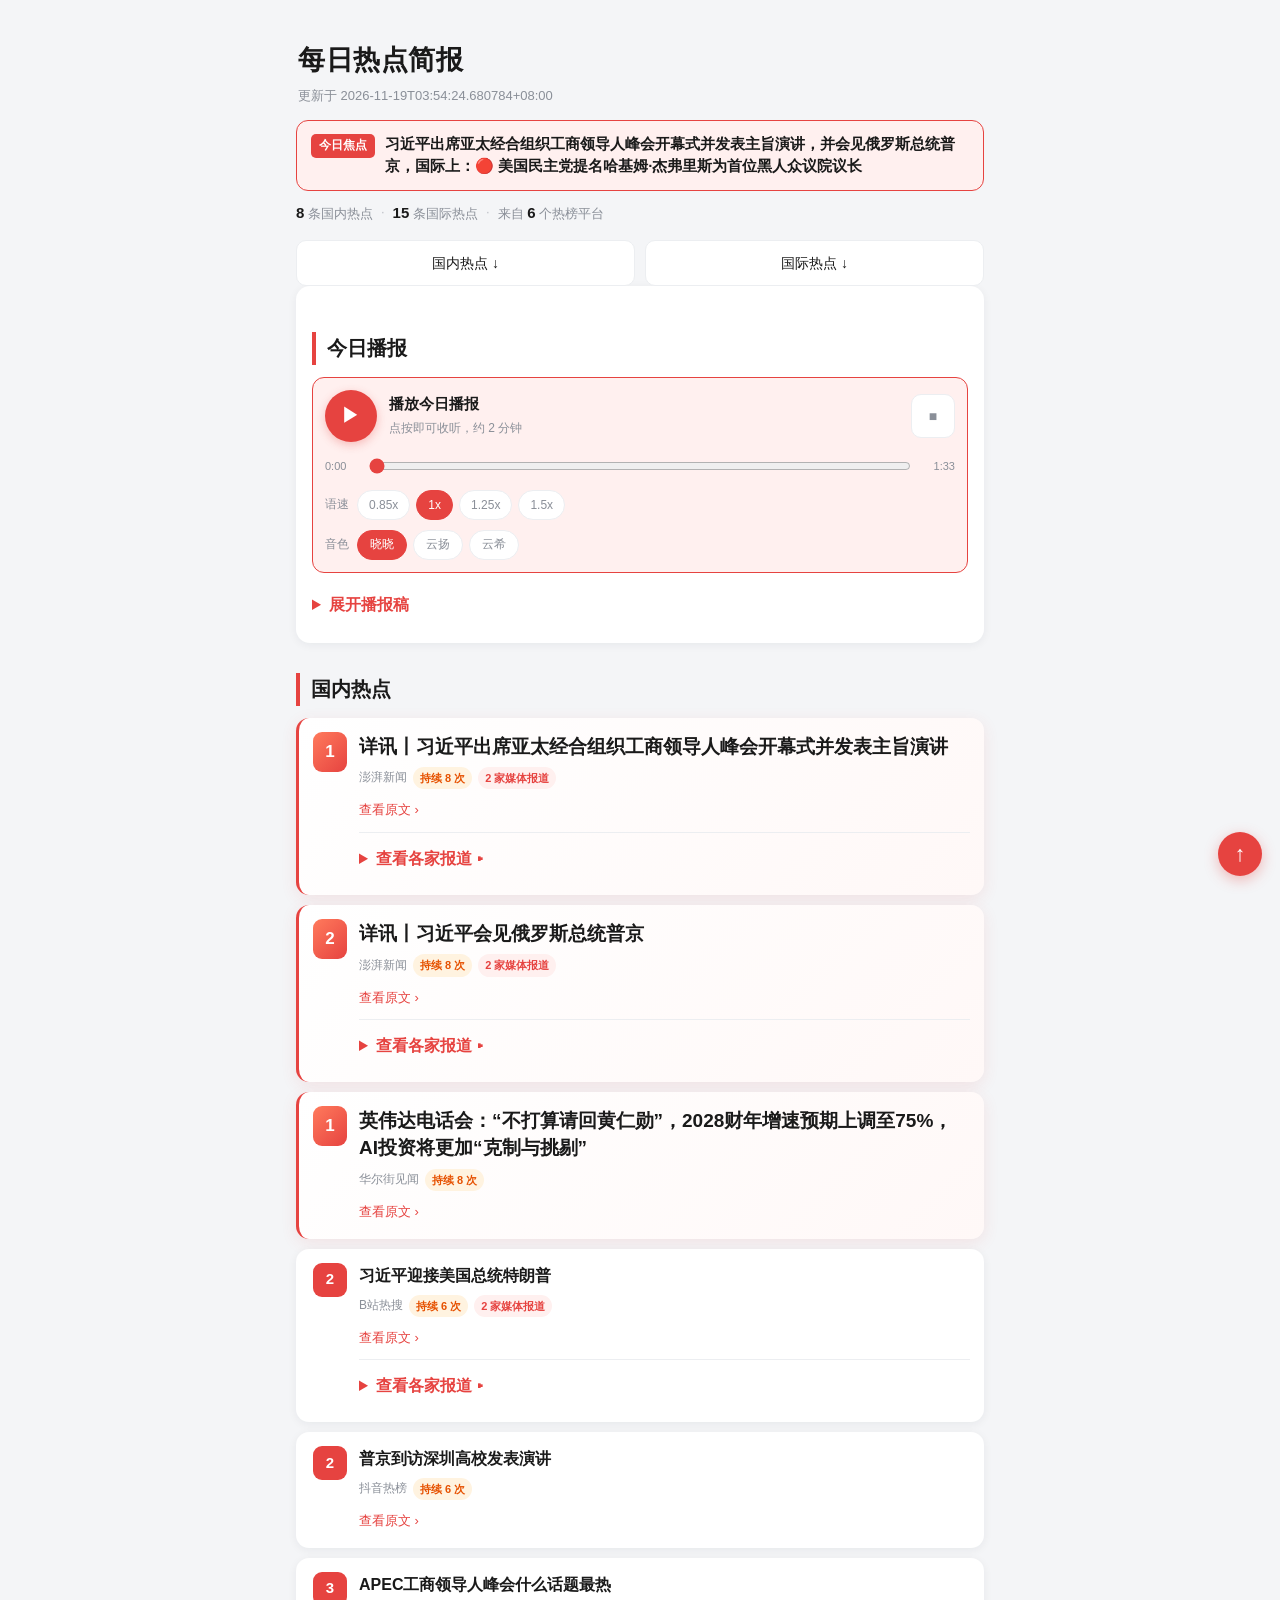
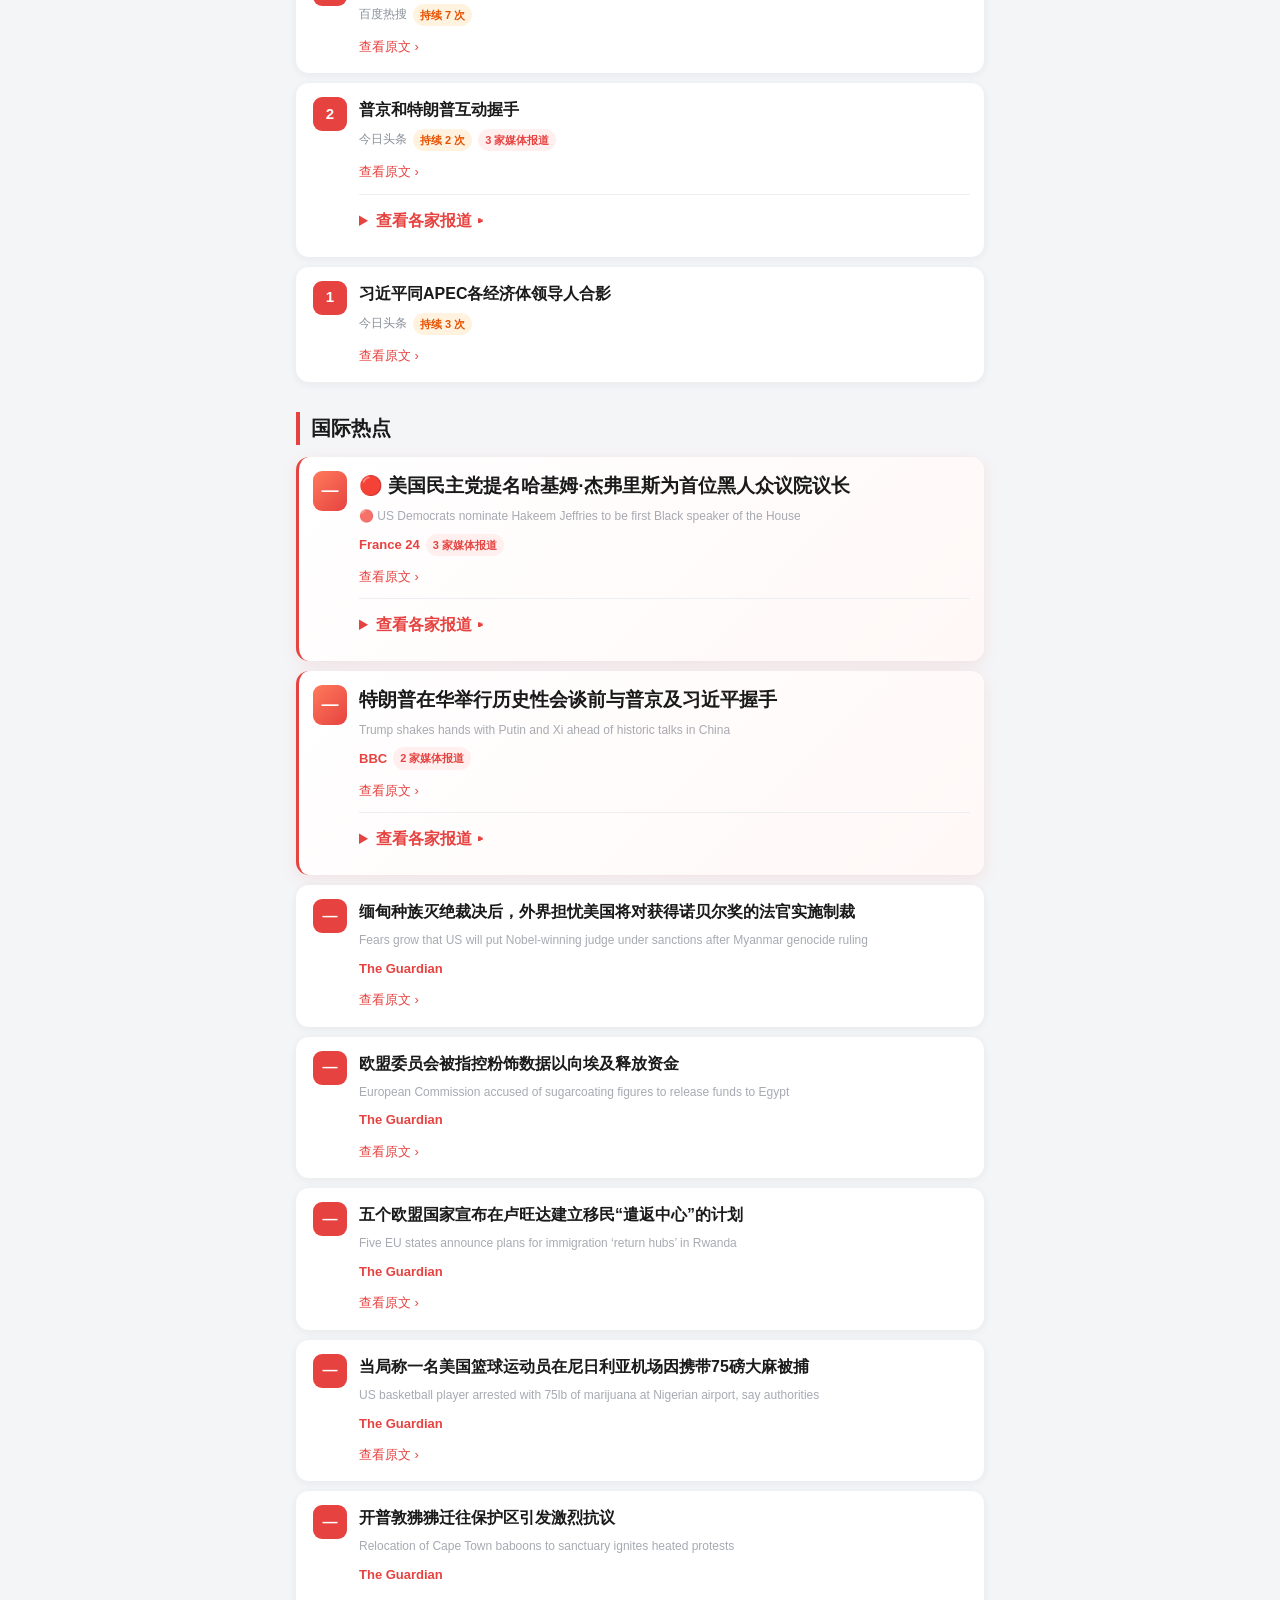
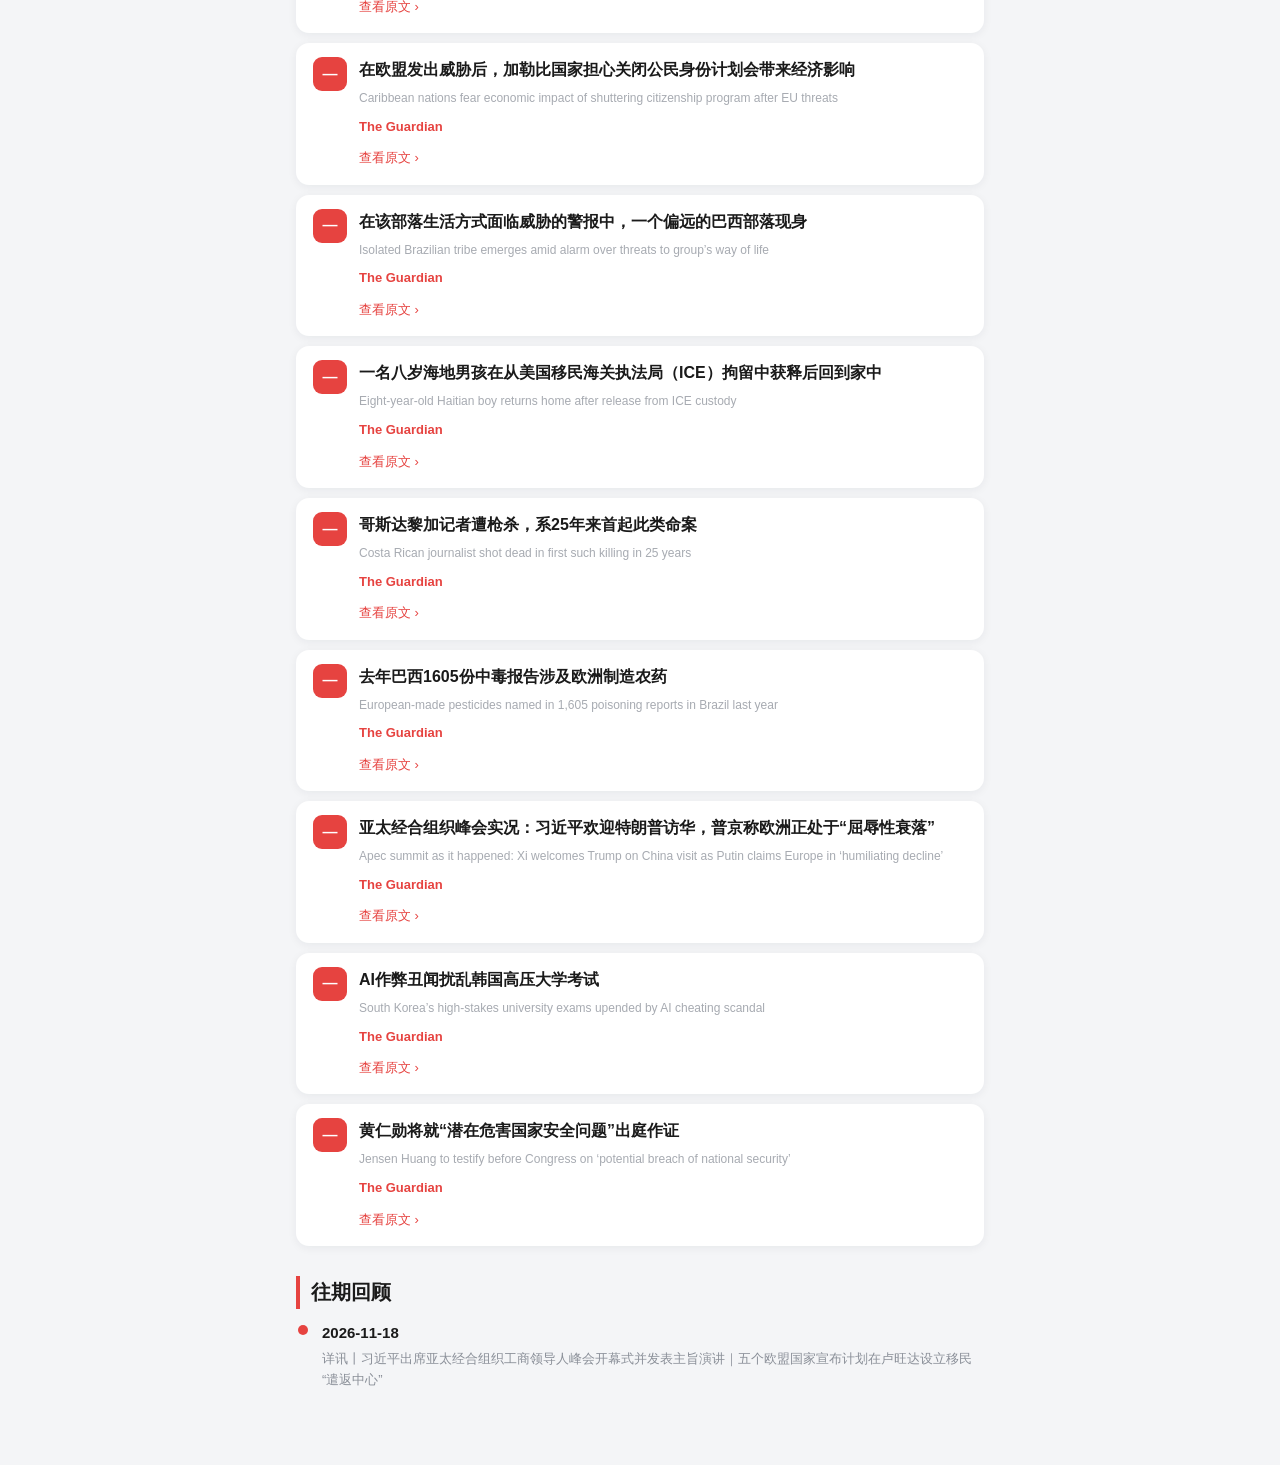
==== commit 55c8ba05: "自动更新简报 2026-11-18T19:56Z" ====
--- a/index.html
+++ b/index.html
@@ -1,7 +1,7 @@
 <!DOCTYPE html><html lang="zh-CN"><head><meta charset="UTF-8">
 <meta name="viewport" content="width=device-width,initial-scale=1">
-<title>每日热点简报 · 2026-11-18</title>
-<meta name="description" content="习近平出席亚太经合组织工商领导人峰会开幕式并发表主旨演讲，并会见俄罗斯总统普京，国际上：五个欧盟国家宣布计划在卢旺达设立移民“遣返中心”">
+<title>每日热点简报 · 2026-11-19</title>
+<meta name="description" content="习近平出席亚太经合组织工商领导人峰会开幕式并发表主旨演讲，并会见俄罗斯总统普京，国际上：🔴 美国民主党提名哈基姆·杰弗里斯为首位黑人众议院议长">
 
 <style>
 :root{
@@ -149,24 +149,24 @@
 
 </head><body><div class="wrap">
 <header><h1>每日热点简报</h1>
-<p class="sub">更新于 2026-11-18T22:52:41.247925+08:00</p></header>
-<div class="brief"><span class="brief-label">今日焦点</span><span class="brief-text">习近平出席亚太经合组织工商领导人峰会开幕式并发表主旨演讲，并会见俄罗斯总统普京，国际上：五个欧盟国家宣布计划在卢旺达设立移民“遣返中心”</span></div>
-<div class="overview"><span><b>8</b> 条国内热点</span><span class="sep">·</span><span><b>15</b> 条国际热点</span><span class="sep">·</span><span>来自 <b>5</b> 个热榜平台</span></div>
+<p class="sub">更新于 2026-11-19T03:54:24.680784+08:00</p></header>
+<div class="brief"><span class="brief-label">今日焦点</span><span class="brief-text">习近平出席亚太经合组织工商领导人峰会开幕式并发表主旨演讲，并会见俄罗斯总统普京，国际上：🔴 美国民主党提名哈基姆·杰弗里斯为首位黑人众议院议长</span></div>
+<div class="overview"><span><b>8</b> 条国内热点</span><span class="sep">·</span><span><b>15</b> 条国际热点</span><span class="sep">·</span><span>来自 <b>6</b> 个热榜平台</span></div>
 <nav class="jump"><a href="#domestic">国内热点 ↓</a><a href="#international">国际热点 ↓</a></nav>
 <section class="broadcast" id="broadcast"><h2>今日播报</h2>
-<div class="player" id="player" data-mode="mp3" data-text="各位好，今天是11月18日，欢迎收听今日热点。
-
-首先来看国内消息。习近平出席了亚太经合组织工商领导人峰会开幕式，并发表了主旨演讲。期间，习近平还分别会见了俄罗斯总统普京以及美国总统特朗普。此外，针对英伟达停止向中国供应H200芯片一事，外交部已经作出回应。在英伟达的电话会议中，公司表示对回归相关市场暂无计划，并上调了2028财年的增速预期，同时表示未来的AI投资将更加克制与挑剔。
-
-国际方面，五个欧盟国家宣布，计划在卢旺达设立移民遣返中心。韩国方面，由于AI作弊丑闻，部分高风险大学的考试陷入混乱。在国际法庭动态方面，外界愈发担心美国可能会对国际法院的法官实施制裁，这发生在缅甸种族灭绝裁决之前。此外，威廉王子与凯特王妃在孟买为地球奖获奖者举行了庆典。
+<div class="player" id="player" data-mode="mp3" data-text="各位好，今天是11月19日，欢迎收听今日热点。
+
+首先来看国内新闻。习近平出席了亚太经合组织工商领导人峰会开幕式，并发表了主旨演讲。此外，习近平还分别会见了俄罗斯总统普京，以及美国总统特朗普。与此同时，普京也到访了深圳的高校并发表了演讲。在商业领域，英伟达在电话会议中表示，公司不打算请回黄仁勋，并计划将2028财年的增速预期上调至百分之七十五，同时表示未来的人工智能投资将更加克制与挑剔。
+
+国际方面，美国民主党提名哈基姆·杰弗里斯为首位黑人众议院议长。在特朗普于华举行历史性会谈前，他与普京以及习近平进行了握手。在国际司法与政治动态上，外界担忧美国可能会对涉及缅甸种族灭绝裁决的诺贝尔奖获得者实施制裁。欧盟方面，欧盟委员会被指控通过粉饰数据来向埃及释放资金，另外有五个欧盟国家宣布了在卢旺达建立移民遣返中心的计划。此外，有消息称一名美国篮球运动员因在尼日利亚机场携带大量大麻被捕。
 
 以上就是今天的要闻，明天同一时间再见。"><audio id="audioEl" preload="metadata" src="audio/voice-xiaoxiao.mp3"></audio><div class="player-row"><button type="button" class="play-btn" id="playBtn" aria-label="播放/暂停">▶</button><div class="player-info"><div class="player-title">播放今日播报</div><div class="player-status" id="playerStatus">点按即可收听，约 2 分钟</div></div><button type="button" class="stop-btn" id="stopBtn" aria-label="停止">■</button></div><div class="seek-row"><span class="time" id="curTime">0:00</span><input type="range" class="seek" id="seekBar" min="0" max="1000" value="0" aria-label="播放进度"><span class="time" id="durTime">0:00</span></div><div class="rate-row"><span>语速</span><button type="button" class="rate-btn" data-rate="0.85">0.85x</button><button type="button" class="rate-btn active" data-rate="1">1x</button><button type="button" class="rate-btn" data-rate="1.25">1.25x</button><button type="button" class="rate-btn" data-rate="1.5">1.5x</button></div><div class="voice-row"><span>音色</span><button type="button" class="voice-btn active" data-voice="xiaoxiao" data-src="audio/voice-xiaoxiao.mp3" title="女声 · 亲和自然">晓晓</button><button type="button" class="voice-btn" data-voice="yunyang" data-src="audio/voice-yunyang.mp3" title="男声 · 新闻主播">云扬</button><button type="button" class="voice-btn" data-voice="yunxi" data-src="audio/voice-yunxi.mp3" title="男声 · 年轻清晰">云希</button></div></div>
 <details><summary>展开播报稿</summary>
-<p class="script">各位好，今天是11月18日，欢迎收听今日热点。
-
-首先来看国内消息。习近平出席了亚太经合组织工商领导人峰会开幕式，并发表了主旨演讲。期间，习近平还分别会见了俄罗斯总统普京以及美国总统特朗普。此外，针对英伟达停止向中国供应H200芯片一事，外交部已经作出回应。在英伟达的电话会议中，公司表示对回归相关市场暂无计划，并上调了2028财年的增速预期，同时表示未来的AI投资将更加克制与挑剔。
-
-国际方面，五个欧盟国家宣布，计划在卢旺达设立移民遣返中心。韩国方面，由于AI作弊丑闻，部分高风险大学的考试陷入混乱。在国际法庭动态方面，外界愈发担心美国可能会对国际法院的法官实施制裁，这发生在缅甸种族灭绝裁决之前。此外，威廉王子与凯特王妃在孟买为地球奖获奖者举行了庆典。
+<p class="script">各位好，今天是11月19日，欢迎收听今日热点。
+
+首先来看国内新闻。习近平出席了亚太经合组织工商领导人峰会开幕式，并发表了主旨演讲。此外，习近平还分别会见了俄罗斯总统普京，以及美国总统特朗普。与此同时，普京也到访了深圳的高校并发表了演讲。在商业领域，英伟达在电话会议中表示，公司不打算请回黄仁勋，并计划将2028财年的增速预期上调至百分之七十五，同时表示未来的人工智能投资将更加克制与挑剔。
+
+国际方面，美国民主党提名哈基姆·杰弗里斯为首位黑人众议院议长。在特朗普于华举行历史性会谈前，他与普京以及习近平进行了握手。在国际司法与政治动态上，外界担忧美国可能会对涉及缅甸种族灭绝裁决的诺贝尔奖获得者实施制裁。欧盟方面，欧盟委员会被指控通过粉饰数据来向埃及释放资金，另外有五个欧盟国家宣布了在卢旺达建立移民遣返中心的计划。此外，有消息称一名美国篮球运动员因在尼日利亚机场携带大量大麻被捕。
 
 以上就是今天的要闻，明天同一时间再见。</p></details>
 </section>
@@ -178,7 +178,7 @@
 <h3>详讯丨习近平出席亚太经合组织工商领导人峰会开幕式并发表主旨演讲</h3>
 <div class="meta-line">
 <span class="source">澎湃新闻</span>
-<span class="badge hot">持续 7 次</span>
+<span class="badge hot">持续 8 次</span>
 <span class="badge multi">2 家媒体报道</span>
 </div>
 <a class="link" href="https://www.thepaper.cn/newsDetail_forward_34502089" target="_blank" rel="noopener">查看原文 ›</a>
@@ -198,7 +198,7 @@
 <h3>详讯丨习近平会见俄罗斯总统普京</h3>
 <div class="meta-line">
 <span class="source">澎湃新闻</span>
-<span class="badge hot">持续 7 次</span>
+<span class="badge hot">持续 8 次</span>
 <span class="badge multi">2 家媒体报道</span>
 </div>
 <a class="link" href="https://www.thepaper.cn/newsDetail_forward_34503686" target="_blank" rel="noopener">查看原文 ›</a>
@@ -215,85 +215,88 @@
 <article class="card headline">
 <div class="rank">1</div>
 <div class="body">
-<h3>英伟达停止向中国供应H200芯片，外交部回应</h3>
-<div class="meta-line">
-<span class="source">财联社</span>
+<h3>英伟达电话会：“不打算请回黄仁勋”，2028财年增速预期上调至75%，AI投资将更加“克制与挑剔”</h3>
+<div class="meta-line">
+<span class="source">华尔街见闻</span>
+<span class="badge hot">持续 8 次</span>
+</div>
+<a class="link" href="https://wallstreetcn.com/articles/3786136" target="_blank" rel="noopener">查看原文 ›</a>
+</div></article>
+<article class="card">
+<div class="rank">2</div>
+<div class="body">
+<h3>习近平迎接美国总统特朗普</h3>
+<div class="meta-line">
+<span class="source">B站热搜</span>
 <span class="badge hot">持续 6 次</span>
 <span class="badge multi">2 家媒体报道</span>
 </div>
-<a class="link" href="https://www.cls.cn/detail/2537828" target="_blank" rel="noopener">查看原文 ›</a>
-<details class="views"><summary>查看各家报道 ▸</summary>
-<p class="hint">以下报道来自 2 家媒体，观点可能不同，请自行判断</p>
-<div class="view">
-<a href="https://www.cls.cn/detail/2537828" target="_blank" rel="noopener">财联社：英伟达停止向中国供应H200芯片，外交部回应</a>
-</div>
-<div class="view">
-<a href="https://www.toutiao.com/trending/7709409012864781866/" target="_blank" rel="noopener">今日头条：中方回应英伟达停止向华供应H200芯片</a>
+<a class="link" href="https://search.bilibili.com/all?keyword=%E4%B9%A0%E8%BF%91%E5%B9%B3%E8%BF%8E%E6%8E%A5%E7%BE%8E%E5%9B%BD%E6%80%BB%E7%BB%9F%E7%89%B9%E6%9C%97%E6%99%AE" target="_blank" rel="noopener">查看原文 ›</a>
+<details class="views"><summary>查看各家报道 ▸</summary>
+<p class="hint">以下报道来自 3 家媒体，观点可能不同，请自行判断</p>
+<div class="view">
+<a href="https://search.bilibili.com/all?keyword=%E4%B9%A0%E8%BF%91%E5%B9%B3%E8%BF%8E%E6%8E%A5%E7%BE%8E%E5%9B%BD%E6%80%BB%E7%BB%9F%E7%89%B9%E6%9C%97%E6%99%AE" target="_blank" rel="noopener">B站热搜：习近平迎接美国总统特朗普</a>
+</div>
+<div class="view">
+<a href="https://www.thepaper.cn/newsDetail_forward_34504062" target="_blank" rel="noopener">澎湃新闻：详讯丨习近平迎接美国总统特朗普</a>
+</div>
+<div class="view">
+<a href="https://search.bilibili.com/all?keyword=%E7%BE%8E%E5%9B%BD%E6%80%BB%E7%BB%9F%E7%89%B9%E6%9C%97%E6%99%AE%E6%8A%B5%E8%BE%BE%E6%B7%B1%E5%9C%B3" target="_blank" rel="noopener">B站热搜：美国总统特朗普抵达深圳</a>
+</div>
+</details>
+</div></article>
+<article class="card">
+<div class="rank">2</div>
+<div class="body">
+<h3>普京到访深圳高校发表演讲</h3>
+<div class="meta-line">
+<span class="source">抖音热榜</span>
+<span class="badge hot">持续 6 次</span>
+</div>
+<a class="link" href="https://www.douyin.com/hot/2752490" target="_blank" rel="noopener">查看原文 ›</a>
+</div></article>
+<article class="card">
+<div class="rank">3</div>
+<div class="body">
+<h3>APEC工商领导人峰会什么话题最热</h3>
+<div class="meta-line">
+<span class="source">百度热搜</span>
+<span class="badge hot">持续 7 次</span>
+</div>
+<a class="link" href="https://www.baidu.com/s?wd=APEC%E5%B7%A5%E5%95%86%E9%A2%86%E5%AF%BC%E4%BA%BA%E5%B3%B0%E4%BC%9A%E4%BB%80%E4%B9%88%E8%AF%9D%E9%A2%98%E6%9C%80%E7%83%AD" target="_blank" rel="noopener">查看原文 ›</a>
+</div></article>
+<article class="card">
+<div class="rank">2</div>
+<div class="body">
+<h3>普京和特朗普互动握手</h3>
+<div class="meta-line">
+<span class="source">今日头条</span>
+<span class="badge hot">持续 2 次</span>
+<span class="badge multi">3 家媒体报道</span>
+</div>
+<a class="link" href="https://www.toutiao.com/trending/7709016121017434153/" target="_blank" rel="noopener">查看原文 ›</a>
+<details class="views"><summary>查看各家报道 ▸</summary>
+<p class="hint">以下报道来自 3 家媒体，观点可能不同，请自行判断</p>
+<div class="view">
+<a href="https://www.toutiao.com/trending/7709016121017434153/" target="_blank" rel="noopener">今日头条：普京和特朗普互动握手</a>
+</div>
+<div class="view">
+<a href="https://www.baidu.com/s?wd=%E6%99%AE%E4%BA%AC%E5%92%8C%E7%89%B9%E6%9C%97%E6%99%AE%E4%BA%92%E5%8A%A8%E6%8F%A1%E6%89%8B" target="_blank" rel="noopener">百度热搜：普京和特朗普互动握手</a>
+</div>
+<div class="view">
+<a href="https://s.weibo.com/weibo?q=%23%E6%99%AE%E4%BA%AC%E5%92%8C%E7%89%B9%E6%9C%97%E6%99%AE%E4%BA%92%E5%8A%A8%E6%8F%A1%E6%89%8B%23&amp;t=31&amp;band_rank=10&amp;Refer=top" target="_blank" rel="noopener">微博热搜：普京和特朗普互动握手</a>
 </div>
 </details>
 </div></article>
 <article class="card">
 <div class="rank">1</div>
 <div class="body">
-<h3>英伟达电话会：“不打算请回黄仁勋”，2028财年增速预期上调至75%，AI投资将更加“克制与挑剔”</h3>
-<div class="meta-line">
-<span class="source">华尔街见闻</span>
-<span class="badge hot">持续 7 次</span>
-</div>
-<a class="link" href="https://wallstreetcn.com/articles/3786136" target="_blank" rel="noopener">查看原文 ›</a>
-</div></article>
-<article class="card">
-<div class="rank">2</div>
-<div class="body">
-<h3>习近平迎接美国总统特朗普</h3>
-<div class="meta-line">
-<span class="source">B站热搜</span>
-<span class="badge hot">持续 5 次</span>
-<span class="badge multi">2 家媒体报道</span>
-</div>
-<a class="link" href="https://search.bilibili.com/all?keyword=%E4%B9%A0%E8%BF%91%E5%B9%B3%E8%BF%8E%E6%8E%A5%E7%BE%8E%E5%9B%BD%E6%80%BB%E7%BB%9F%E7%89%B9%E6%9C%97%E6%99%AE" target="_blank" rel="noopener">查看原文 ›</a>
-<details class="views"><summary>查看各家报道 ▸</summary>
-<p class="hint">以下报道来自 3 家媒体，观点可能不同，请自行判断</p>
-<div class="view">
-<a href="https://search.bilibili.com/all?keyword=%E4%B9%A0%E8%BF%91%E5%B9%B3%E8%BF%8E%E6%8E%A5%E7%BE%8E%E5%9B%BD%E6%80%BB%E7%BB%9F%E7%89%B9%E6%9C%97%E6%99%AE" target="_blank" rel="noopener">B站热搜：习近平迎接美国总统特朗普</a>
-</div>
-<div class="view">
-<a href="https://www.thepaper.cn/newsDetail_forward_34504062" target="_blank" rel="noopener">澎湃新闻：详讯丨习近平迎接美国总统特朗普</a>
-</div>
-<div class="view">
-<a href="https://search.bilibili.com/all?keyword=%E7%BE%8E%E5%9B%BD%E6%80%BB%E7%BB%9F%E7%89%B9%E6%9C%97%E6%99%AE%E6%8A%B5%E8%BE%BE%E6%B7%B1%E5%9C%B3" target="_blank" rel="noopener">B站热搜：美国总统特朗普抵达深圳</a>
-</div>
-</details>
-</div></article>
-<article class="card">
-<div class="rank">3</div>
-<div class="body">
-<h3>APEC工商领导人峰会什么话题最热</h3>
-<div class="meta-line">
-<span class="source">百度热搜</span>
-<span class="badge hot">持续 6 次</span>
-</div>
-<a class="link" href="https://www.baidu.com/s?wd=APEC%E5%B7%A5%E5%95%86%E9%A2%86%E5%AF%BC%E4%BA%BA%E5%B3%B0%E4%BC%9A%E4%BB%80%E4%B9%88%E8%AF%9D%E9%A2%98%E6%9C%80%E7%83%AD" target="_blank" rel="noopener">查看原文 ›</a>
-</div></article>
-<article class="card">
-<div class="rank">1</div>
-<div class="body">
-<h3>习近平与普京、特朗普亲切握手</h3>
-<div class="meta-line">
-<span class="source">百度热搜</span>
-<span class="badge new">🆕 新增</span>
-</div>
-<a class="link" href="https://www.baidu.com/s?wd=%E4%B9%A0%E8%BF%91%E5%B9%B3%E4%B8%8E%E6%99%AE%E4%BA%AC%E3%80%81%E7%89%B9%E6%9C%97%E6%99%AE%E4%BA%B2%E5%88%87%E6%8F%A1%E6%89%8B" target="_blank" rel="noopener">查看原文 ›</a>
-</div></article>
-<article class="card">
-<div class="rank">2</div>
-<div class="body">
-<h3>首批主动ETF独门重仓股曝光，这是拉开排名的关键</h3>
-<div class="meta-line">
-<span class="source">财联社</span>
-<span class="badge hot">持续 7 次</span>
-</div>
-<a class="link" href="https://www.cls.cn/detail/2537644" target="_blank" rel="noopener">查看原文 ›</a>
+<h3>习近平同APEC各经济体领导人合影</h3>
+<div class="meta-line">
+<span class="source">今日头条</span>
+<span class="badge hot">持续 3 次</span>
+</div>
+<a class="link" href="https://www.toutiao.com/trending/7709445844642250762/" target="_blank" rel="noopener">查看原文 ›</a>
 </div></article>
 </div>
 </section>
@@ -302,121 +305,58 @@
 <article class="card headline">
 <div class="rank">—</div>
 <div class="body">
-<h3>五个欧盟国家宣布计划在卢旺达设立移民“遣返中心”</h3>
-<p class="en">Five EU states announce plans for immigration ‘return hubs’ in Rwanda</p>
-<div class="meta-line">
-<span class="source">The Guardian</span>
-<span class="badge multi">2 家媒体报道</span>
-</div>
-<a class="link" href="https://www.theguardian.com/world/2026/nov/16/eu-states-immigration-return-hubs-rwanda" target="_blank" rel="noopener">查看原文 ›</a>
-<details class="views"><summary>查看各家报道 ▸</summary>
-<p class="hint">以下报道来自 2 家媒体，观点可能不同，请自行判断</p>
-<div class="view">
-<a href="https://www.theguardian.com/world/2026/nov/16/eu-states-immigration-return-hubs-rwanda" target="_blank" rel="noopener">The Guardian：五个欧盟国家宣布计划在卢旺达设立移民“遣返中心”</a>
-<span class="en">Five EU states announce plans for immigration ‘return hubs’ in Rwanda</span>
-</div>
-<div class="view">
-<a href="https://news.google.com/rss/articles/CBMijwFBVV95cUxPZVdxMU9CSmxETTIzUkVMOHFNWkg3My1iYWpST2E3NzVwcl9zeUYwUEt4ZXdKS3lYemhiVFgxcTlpOEkyem9ic1RkRTVaTkVMS0hsam8xTVlWX1kwYm5ZZ2l2b3J1RXl1bXhlcGMzM1phNTUtTV9DQU5LVmlTbTFwamRDWVZCRVE0R3FqeFQwYw?oc=5" target="_blank" rel="noopener">Google News：五个欧盟国家宣布在卢旺达建立移民“遣返中心”计划 | 欧盟 - 《卫报》</a>
-<span class="en">Five EU states announce plans for immigration ‘return hubs’ in Rwanda | European Union - The Guardian</span>
+<h3>🔴 美国民主党提名哈基姆·杰弗里斯为首位黑人众议院议长</h3>
+<p class="en">🔴 US Democrats nominate Hakeem Jeffries to be first Black speaker of the House</p>
+<div class="meta-line">
+<span class="source">France 24</span>
+<span class="badge multi">3 家媒体报道</span>
+</div>
+<a class="link" href="https://www.france24.com/en/americas/20261118-us-democrats-nominate-hakeem-jeffries-to-be-first-black-speaker-of-the-house" target="_blank" rel="noopener">查看原文 ›</a>
+<details class="views"><summary>查看各家报道 ▸</summary>
+<p class="hint">以下报道来自 3 家媒体，观点可能不同，请自行判断</p>
+<div class="view">
+<a href="https://www.france24.com/en/americas/20261118-us-democrats-nominate-hakeem-jeffries-to-be-first-black-speaker-of-the-house" target="_blank" rel="noopener">France 24：🔴 美国民主党提名哈基姆·杰弗里斯为首位黑人众议院议长</a>
+<span class="en">🔴 US Democrats nominate Hakeem Jeffries to be first Black speaker of the House</span>
+</div>
+<div class="view">
+<a href="https://www.aljazeera.com/news/2026/11/18/hakeem-jeffries-becomes-first-black-nominee-for-us-house-speaker?traffic_source=rss" target="_blank" rel="noopener">Al Jazeera：哈基姆·杰弗里斯正式被提名为首位黑人美国众议院议长</a>
+<span class="en">Hakeem Jeffries formally nominated as first Black US House speaker</span>
+</div>
+<div class="view">
+<img class="view-img" src="https://ichef.bbci.co.uk/ace/standard/1024/cpsprodpb/128f/live/04ac0df0-e366-11f1-9f51-4bfc31543510.jpg" loading="lazy" onerror="this.style.display='none'">
+<a href="https://www.bbc.co.uk/news/articles/cmy49873dn95o?at_medium=RSS&amp;at_campaign=rss" target="_blank" rel="noopener">BBC：民主党提名哈基姆·杰弗里斯为美国众议院议长候选人</a>
+<span class="en">Democrats nominate Hakeem Jeffries to be US Speaker of the House</span>
 </div>
 </details>
 </div></article>
 <article class="card headline">
 <div class="rank">—</div>
 <div class="body">
-<h3>韩国高风险大学考试因AI作弊丑闻而陷入混乱</h3>
-<p class="en">South Korea’s high-stakes university exams upended by AI cheating scandal</p>
-<div class="meta-line">
-<span class="source">The Guardian</span>
-<span class="badge multi">2 家媒体报道</span>
-</div>
-<a class="link" href="https://www.theguardian.com/world/2026/nov/18/south-korea-university-entrace-exams-ai-cheating-measures" target="_blank" rel="noopener">查看原文 ›</a>
-<details class="views"><summary>查看各家报道 ▸</summary>
-<p class="hint">以下报道来自 2 家媒体，观点可能不同，请自行判断</p>
-<div class="view">
-<a href="https://www.theguardian.com/world/2026/nov/18/south-korea-university-entrace-exams-ai-cheating-measures" target="_blank" rel="noopener">The Guardian：韩国高风险大学考试因AI作弊丑闻而陷入混乱</a>
-<span class="en">South Korea’s high-stakes university exams upended by AI cheating scandal</span>
-</div>
-<div class="view">
-<a href="https://news.google.com/rss/articles/[base64]?oc=5" target="_blank" rel="noopener">Google News：韩国高风险大学考试因 AI 作弊丑闻而陷入混乱 - The Guardian</a>
-<span class="en">South Korea’s high-stakes university exams upended by AI cheating scandal - The Guardian</span>
-</div>
-</details>
-</div></article>
-<article class="card">
-<div class="rank">—</div>
-<div class="body">
-<h3>威廉与凯特在孟买为“地球奖”获奖者举行庆典</h3>
-<p class="en">William and Kate celebrate Earthshot Prize winners in Mumbai</p>
+<h3>特朗普在华举行历史性会谈前与普京及习近平握手</h3>
+<p class="en">Trump shakes hands with Putin and Xi ahead of historic talks in China</p>
 <div class="meta-line">
 <span class="source">BBC</span>
 <span class="badge multi">2 家媒体报道</span>
 </div>
-<a class="link" href="https://www.bbc.co.uk/news/articles/cqlykve012d1o?at_medium=RSS&amp;at_campaign=rss" target="_blank" rel="noopener">查看原文 ›</a>
+<a class="link" href="https://www.bbc.co.uk/news/articles/ck9d75x5wwwwo?at_medium=RSS&amp;at_campaign=rss" target="_blank" rel="noopener">查看原文 ›</a>
 <details class="views"><summary>查看各家报道 ▸</summary>
 <p class="hint">以下报道来自 2 家媒体，观点可能不同，请自行判断</p>
 <div class="view">
-<img class="view-img" src="https://ichef.bbci.co.uk/ace/standard/1024/cpsprodpb/7619/live/c9b38b90-e2ae-11f1-99b6-a35a62fa4264.jpg" loading="lazy" onerror="this.style.display='none'">
-<a href="https://www.bbc.co.uk/news/articles/cqlykve012d1o?at_medium=RSS&amp;at_campaign=rss" target="_blank" rel="noopener">BBC：威廉与凯特在孟买为“地球奖”获奖者举行庆典</a>
-<span class="en">William and Kate celebrate Earthshot Prize winners in Mumbai</span>
-</div>
-<div class="view">
-<img class="view-img" src="https://e3.365dm.com/26/11/1920x1080/skynews-india-mumbai-earthshot_7408760.jpg?20261117143813" loading="lazy" onerror="this.style.display='none'">
-<a href="https://news.sky.com/story/william-and-kate-host-glittering-earthshot-prize-ceremony-in-mumbai-13613397" target="_blank" rel="noopener">Sky News：威廉与凯特在孟买主持璀璨的“地球奖”颁奖典礼</a>
-<span class="en">William and Kate host glittering Earthshot Prize ceremony in Mumbai</span>
-</div>
-</details>
-</div></article>
-<article class="card">
-<div class="rank">—</div>
-<div class="body">
-<h3>特朗普在与习近平、普京举行三边峰会前抵达中国</h3>
-<p class="en">Trump arrives in China ahead of trilateral summit with Xi, Putin</p>
-<div class="meta-line">
-<span class="source">Al Jazeera</span>
-<span class="badge multi">2 家媒体报道</span>
-</div>
-<a class="link" href="https://www.aljazeera.com/video/newsfeed/2026/11/18/trump-arrives-in-china-ahead-of-trilateral-summit-with-xi-putin?traffic_source=rss" target="_blank" rel="noopener">查看原文 ›</a>
-<details class="views"><summary>查看各家报道 ▸</summary>
-<p class="hint">以下报道来自 2 家媒体，观点可能不同，请自行判断</p>
-<div class="view">
-<a href="https://www.aljazeera.com/video/newsfeed/2026/11/18/trump-arrives-in-china-ahead-of-trilateral-summit-with-xi-putin?traffic_source=rss" target="_blank" rel="noopener">Al Jazeera：特朗普在与习近平、普京举行三边峰会前抵达中国</a>
-<span class="en">Trump arrives in China ahead of trilateral summit with Xi, Putin</span>
-</div>
-<div class="view">
-<img class="view-img" src="https://s.france24.com/media/display/96c13fa2-e344-11f1-8170-6d75ed565170/w:1024/p:16x9/Trilateral-Xi-Putin-Trump-10.png" loading="lazy" onerror="this.style.display='none'">
-<a href="https://www.france24.com/en/video/20261118-trump-arrives-in-china-ahead-of-trilateral-summit-with-putin-and-xi" target="_blank" rel="noopener">France 24：特朗普在与普京和习近平举行三方峰会前抵达中国</a>
-<span class="en">Trump arrives in China ahead of trilateral summit with Putin and Xi</span>
-</div>
-</details>
-</div></article>
-<article class="card">
-<div class="rank">—</div>
-<div class="body">
-<h3>他们试图通过酷刑逼迫他离开伊拉克，但他拒绝放弃自己守护的自然</h3>
-<p class="en">They tried to torture him into leaving Iraq. He refused to abandon the nature he protects</p>
-<div class="meta-line">
-<span class="source">NPR</span>
-<span class="badge multi">2 家媒体报道</span>
-</div>
-<a class="link" href="https://www.npr.org/2026/11/18/nx-s1-6043167/iraq-environmentalist-marshes-iran-backed-militia-kidnapped" target="_blank" rel="noopener">查看原文 ›</a>
-<details class="views"><summary>查看各家报道 ▸</summary>
-<p class="hint">以下报道来自 2 家媒体，观点可能不同，请自行判断</p>
-<div class="view">
-<a href="https://www.npr.org/2026/11/18/nx-s1-6043167/iraq-environmentalist-marshes-iran-backed-militia-kidnapped" target="_blank" rel="noopener">NPR：他们试图通过酷刑逼迫他离开伊拉克，但他拒绝放弃自己守护的自然</a>
-<span class="en">They tried to torture him into leaving Iraq. He refused to abandon the nature he protects</span>
-</div>
-<div class="view">
-<a href="https://news.google.com/rss/articles/[base64]?oc=5" target="_blank" rel="noopener">Google News：他们试图通过酷刑逼迫他离开伊拉克，但他拒绝放弃他所守护的自然 - NPR</a>
-<span class="en">They tried to torture him into leaving Iraq. He refused to abandon the nature he protects - NPR</span>
-</div>
-</details>
-</div></article>
-<article class="card">
-<div class="rank">—</div>
-<div class="body">
-<h3>缅甸种族灭绝裁决前，外界愈发担心美国将对国际法院法官实施制裁</h3>
-<p class="en">Fears grow that US will impose sanctions on ICJ judges ahead of Myanmar genocide ruling</p>
+<img class="view-img" src="https://ichef.bbci.co.uk/ace/standard/1024/cpsprodpb/a9fb/live/b2707bf0-e349-11f1-99aa-0f40b013ad11.jpg" loading="lazy" onerror="this.style.display='none'">
+<a href="https://www.bbc.co.uk/news/articles/ck9d75x5wwwwo?at_medium=RSS&amp;at_campaign=rss" target="_blank" rel="noopener">BBC：特朗普在华举行历史性会谈前与普京及习近平握手</a>
+<span class="en">Trump shakes hands with Putin and Xi ahead of historic talks in China</span>
+</div>
+<div class="view">
+<a href="https://news.google.com/rss/articles/CBMiW0FVX3lxTE1FNVg3ME1zb05FTlVhMmw5SXQ4eGlxRF9hYUo3bGhVNlMyTjEyeFBMT29tMDM1WjY4QUxONVVjSkp4VFVlZFZrNkNxU0ZDR0c1LWU3cmE1c0lDeTQ?oc=5" target="_blank" rel="noopener">Google News：特朗普在中国的历史性会谈前与普京和习近平握手 - BBC</a>
+<span class="en">Trump shakes hands with Putin and Xi ahead of historic talks in China - BBC</span>
+</div>
+</details>
+</div></article>
+<article class="card">
+<div class="rank">—</div>
+<div class="body">
+<h3>缅甸种族灭绝裁决后，外界担忧美国将对获得诺贝尔奖的法官实施制裁</h3>
+<p class="en">Fears grow that US will put Nobel-winning judge under sanctions after Myanmar genocide ruling</p>
 <div class="meta-line">
 <span class="source">The Guardian</span>
 </div>
@@ -425,12 +365,22 @@
 <article class="card">
 <div class="rank">—</div>
 <div class="body">
-<h3>欧盟委员会被指粉饰数据以向埃及发放资金</h3>
+<h3>欧盟委员会被指控粉饰数据以向埃及释放资金</h3>
 <p class="en">European Commission accused of sugarcoating figures to release funds to Egypt</p>
 <div class="meta-line">
 <span class="source">The Guardian</span>
 </div>
 <a class="link" href="https://www.theguardian.com/world/2026/nov/18/european-commission-accused-sugarcoating-figures-egypt-loans" target="_blank" rel="noopener">查看原文 ›</a>
+</div></article>
+<article class="card">
+<div class="rank">—</div>
+<div class="body">
+<h3>五个欧盟国家宣布在卢旺达建立移民“遣返中心”的计划</h3>
+<p class="en">Five EU states announce plans for immigration ‘return hubs’ in Rwanda</p>
+<div class="meta-line">
+<span class="source">The Guardian</span>
+</div>
+<a class="link" href="https://www.theguardian.com/world/2026/nov/16/eu-states-immigration-return-hubs-rwanda" target="_blank" rel="noopener">查看原文 ›</a>
 </div></article>
 <article class="card">
 <div class="rank">—</div>
@@ -445,7 +395,7 @@
 <article class="card">
 <div class="rank">—</div>
 <div class="body">
-<h3>开普敦狒狒迁往保护区的计划引发激烈抗议</h3>
+<h3>开普敦狒狒迁往保护区引发激烈抗议</h3>
 <p class="en">Relocation of Cape Town baboons to sanctuary ignites heated protests</p>
 <div class="meta-line">
 <span class="source">The Guardian</span>
@@ -465,7 +415,7 @@
 <article class="card">
 <div class="rank">—</div>
 <div class="body">
-<h3>在其生活方式面临威胁的担忧中，一个偏远的巴西部落现身</h3>
+<h3>在该部落生活方式面临威胁的警报中，一个偏远的巴西部落现身</h3>
 <p class="en">Isolated Brazilian tribe emerges amid alarm over threats to group’s way of life</p>
 <div class="meta-line">
 <span class="source">The Guardian</span>
@@ -475,7 +425,7 @@
 <article class="card">
 <div class="rank">—</div>
 <div class="body">
-<h3>一名八岁海地男孩在从美国移民及海关执法局拘留中获释后返回家中</h3>
+<h3>一名八岁海地男孩在从美国移民海关执法局（ICE）拘留中获释后回到家中</h3>
 <p class="en">Eight-year-old Haitian boy returns home after release from ICE custody</p>
 <div class="meta-line">
 <span class="source">The Guardian</span>
@@ -485,7 +435,7 @@
 <article class="card">
 <div class="rank">—</div>
 <div class="body">
-<h3>哥斯达黎加记者遭枪杀，系25年来首起此类案件</h3>
+<h3>哥斯达黎加记者遭枪杀，系25年来首起此类命案</h3>
 <p class="en">Costa Rican journalist shot dead in first such killing in 25 years</p>
 <div class="meta-line">
 <span class="source">The Guardian</span>
@@ -495,7 +445,7 @@
 <article class="card">
 <div class="rank">—</div>
 <div class="body">
-<h3>去年巴西1605份中毒报告提及欧洲制造农药</h3>
+<h3>去年巴西1605份中毒报告涉及欧洲制造农药</h3>
 <p class="en">European-made pesticides named in 1,605 poisoning reports in Brazil last year</p>
 <div class="meta-line">
 <span class="source">The Guardian</span>
@@ -505,15 +455,38 @@
 <article class="card">
 <div class="rank">—</div>
 <div class="body">
-<h3>Apec峰会直播：习近平欢迎特朗普访华，普京称欧洲正处于“屈辱性衰落”</h3>
-<p class="en">Apec summit live: Xi welcomes Trump on China visit as Putin claims Europe in ‘humiliating decline’</p>
+<h3>亚太经合组织峰会实况：习近平欢迎特朗普访华，普京称欧洲正处于“屈辱性衰落”</h3>
+<p class="en">Apec summit as it happened: Xi welcomes Trump on China visit as Putin claims Europe in ‘humiliating decline’</p>
 <div class="meta-line">
 <span class="source">The Guardian</span>
 </div>
 <a class="link" href="https://www.theguardian.com/world/live/2026/nov/18/apec-summit-live-updates-xi-putin-trump-world-leaders-gather-in-china" target="_blank" rel="noopener">查看原文 ›</a>
 </div></article>
+<article class="card">
+<div class="rank">—</div>
+<div class="body">
+<h3>AI作弊丑闻扰乱韩国高压大学考试</h3>
+<p class="en">South Korea’s high-stakes university exams upended by AI cheating scandal</p>
+<div class="meta-line">
+<span class="source">The Guardian</span>
+</div>
+<a class="link" href="https://www.theguardian.com/world/2026/nov/18/south-korea-university-entrace-exams-ai-cheating-measures" target="_blank" rel="noopener">查看原文 ›</a>
+</div></article>
+<article class="card">
+<div class="rank">—</div>
+<div class="body">
+<h3>黄仁勋将就“潜在危害国家安全问题”出庭作证</h3>
+<p class="en">Jensen Huang to testify before Congress on ‘potential breach of national security’</p>
+<div class="meta-line">
+<span class="source">The Guardian</span>
+</div>
+<a class="link" href="https://www.theguardian.com/technology/2026/nov/17/jensen-huang-testify-congress-nvidia-affair-spy" target="_blank" rel="noopener">查看原文 ›</a>
+</div></article>
 </div>
 </section>
+<section class="recent"><h2>往期回顾</h2><ul class="timeline">
+<li><div class="day-line"><span class="dot"></span><a href="archive/2026-11-18.html">2026-11-18</a></div><div class="day-sum">详讯丨习近平出席亚太经合组织工商领导人峰会开幕式并发表主旨演讲｜五个欧盟国家宣布计划在卢旺达设立移民“遣返中心”</div></li>
+</ul></section>
 </div><a class="to-top" href="#" aria-label="回到顶部">↑</a>
-<script>(function(){var player=document.getElementById('player');if(!player)return;var mode=player.getAttribute('data-mode');var audio=document.getElementById('audioEl');var playBtn=document.getElementById('playBtn');var stopBtn=document.getElementById('stopBtn');var statusEl=document.getElementById('playerStatus');var seekBar=document.getElementById('seekBar');var curTime=document.getElementById('curTime');var durTime=document.getElementById('durTime');var rateBtns=document.querySelectorAll('.rate-btn');var voiceBtns=document.querySelectorAll('.voice-btn');var voiceSelect=document.getElementById('browserVoice');var text="各位好，今天是11月18日，欢迎收听今日热点。\n\n首先来看国内消息。习近平出席了亚太经合组织工商领导人峰会开幕式，并发表了主旨演讲。期间，习近平还分别会见了俄罗斯总统普京以及美国总统特朗普。此外，针对英伟达停止向中国供应H200芯片一事，外交部已经作出回应。在英伟达的电话会议中，公司表示对回归相关市场暂无计划，并上调了2028财年的增速预期，同时表示未来的AI投资将更加克制与挑剔。\n\n国际方面，五个欧盟国家宣布，计划在卢旺达设立移民遣返中心。韩国方面，由于AI作弊丑闻，部分高风险大学的考试陷入混乱。在国际法庭动态方面，外界愈发担心美国可能会对国际法院的法官实施制裁，这发生在缅甸种族灭绝裁决之前。此外，威廉王子与凯特王妃在孟买为地球奖获奖者举行了庆典。\n\n以上就是今天的要闻，明天同一时间再见。";var rate=1,playing=false,utterance=null,startedAt=0,elapsed=0,seeking=false;function fmt(t){t=Math.max(0,Math.floor(t||0));return Math.floor(t/60)+':'+('0'+(t%60)).slice(-2);}function setStatus(s){statusEl.textContent=s;}function applyRate(){if(mode==='mp3'){audio.playbackRate=rate;}else if(utterance){utterance.rate=rate;}}function zhVoices(){var vs=(window.speechSynthesis&&speechSynthesis.getVoices())||[];return vs.filter(function(v){return v.lang&&v.lang.toLowerCase().indexOf('zh')===0;});}function fillVoiceSelect(){if(!voiceSelect)return;var z=zhVoices();if(!z.length){voiceSelect.innerHTML='<option>浏览器默认中文</option>';return;}voiceSelect.innerHTML=z.map(function(v,i){return '<option value="'+i+'">'+v.name+'</option>';}).join('');}if('speechSynthesis' in window){fillVoiceSelect();speechSynthesis.onvoiceschanged=fillVoiceSelect;}function ttsElapsed(){return elapsed+(startedAt?((Date.now()-startedAt)/1000):0);}function ttsDuration(){return Math.max(1,text.length/4.5);}function updateProgress(cur,dur){if(!isFinite(dur)||dur<=0){dur=ttsDuration();}if(!seeking)seekBar.value=Math.round(cur/dur*1000);curTime.textContent=fmt(cur);durTime.textContent=fmt(dur);}function start(){if(mode==='mp3'){applyRate();var p=audio.play();if(p&&p.catch){p.catch(function(){setStatus('播放失败，可点“展开播报稿”阅读');});}playing=true;playBtn.textContent='❚❚';setStatus('正在播放…');}else{if(!('speechSynthesis' in window)){setStatus('当前浏览器不支持朗读，请阅读播报稿');return;}if(speechSynthesis.paused){speechSynthesis.resume();playing=true;playBtn.textContent='❚❚';startedAt=Date.now();setStatus('继续朗读…');return;}speechSynthesis.cancel();utterance=new SpeechSynthesisUtterance(text);utterance.lang='zh-CN';utterance.rate=rate;var z=zhVoices();if(voiceSelect&&z[parseInt(voiceSelect.value,10)])utterance.voice=z[parseInt(voiceSelect.value,10)];else if(z[0])utterance.voice=z[0];utterance.onend=function(){playing=false;playBtn.textContent='▶';setStatus('朗读结束');elapsed=ttsDuration();startedAt=0;updateProgress(ttsDuration(),ttsDuration());};utterance.onerror=function(){playing=false;playBtn.textContent='▶';setStatus('朗读失败，请阅读播报稿');};speechSynthesis.speak(utterance);playing=true;playBtn.textContent='❚❚';startedAt=Date.now();setStatus('正在朗读…');}}function pause(){if(mode==='mp3'){audio.pause();}else if('speechSynthesis' in window){elapsed=ttsElapsed();startedAt=0;speechSynthesis.pause();}playing=false;playBtn.textContent='▶';setStatus('已暂停');}function stop(){if(mode==='mp3'){audio.pause();audio.currentTime=0;}else if('speechSynthesis' in window){speechSynthesis.cancel();}playing=false;startedAt=0;elapsed=0;playBtn.textContent='▶';seekBar.value=0;curTime.textContent='0:00';setStatus('已停止');}playBtn.addEventListener('click',function(){if(playing)pause();else start();});stopBtn.addEventListener('click',stop);audio.addEventListener('timeupdate',function(){updateProgress(audio.currentTime,audio.duration);});audio.addEventListener('loadedmetadata',function(){updateProgress(0,audio.duration);});audio.addEventListener('ended',function(){playing=false;playBtn.textContent='▶';setStatus('播放结束');});seekBar.addEventListener('input',function(){seeking=true;var dur=(mode==='mp3')?audio.duration:ttsDuration();var t=dur*(parseInt(seekBar.value,10)/1000);updateProgress(t,dur);});seekBar.addEventListener('change',function(){var dur=(mode==='mp3')?audio.duration:ttsDuration();var t=dur*(parseInt(seekBar.value,10)/1000);if(mode==='mp3'){audio.currentTime=t;}else{elapsed=t;startedAt=playing?Date.now():0;}seeking=false;});rateBtns.forEach(function(b){b.addEventListener('click',function(){rate=parseFloat(b.getAttribute('data-rate'));rateBtns.forEach(function(x){x.classList.remove('active');});b.classList.add('active');applyRate();setStatus('语速 '+rate+'x');});});voiceBtns.forEach(function(b){b.addEventListener('click',function(){voiceBtns.forEach(function(x){x.classList.remove('active');});b.classList.add('active');var wasPlaying=playing;audio.pause();audio.src=b.getAttribute('data-src');audio.load();playing=false;playBtn.textContent='▶';setStatus('已切换音色：'+b.textContent+(wasPlaying?'，点播放收听':''));});});if(mode==='tts'){setInterval(function(){if(playing&&!seeking)updateProgress(ttsElapsed(),ttsDuration());},1000);}})();</script>
+<script>(function(){var player=document.getElementById('player');if(!player)return;var mode=player.getAttribute('data-mode');var audio=document.getElementById('audioEl');var playBtn=document.getElementById('playBtn');var stopBtn=document.getElementById('stopBtn');var statusEl=document.getElementById('playerStatus');var seekBar=document.getElementById('seekBar');var curTime=document.getElementById('curTime');var durTime=document.getElementById('durTime');var rateBtns=document.querySelectorAll('.rate-btn');var voiceBtns=document.querySelectorAll('.voice-btn');var voiceSelect=document.getElementById('browserVoice');var text="各位好，今天是11月19日，欢迎收听今日热点。\n\n首先来看国内新闻。习近平出席了亚太经合组织工商领导人峰会开幕式，并发表了主旨演讲。此外，习近平还分别会见了俄罗斯总统普京，以及美国总统特朗普。与此同时，普京也到访了深圳的高校并发表了演讲。在商业领域，英伟达在电话会议中表示，公司不打算请回黄仁勋，并计划将2028财年的增速预期上调至百分之七十五，同时表示未来的人工智能投资将更加克制与挑剔。\n\n国际方面，美国民主党提名哈基姆·杰弗里斯为首位黑人众议院议长。在特朗普于华举行历史性会谈前，他与普京以及习近平进行了握手。在国际司法与政治动态上，外界担忧美国可能会对涉及缅甸种族灭绝裁决的诺贝尔奖获得者实施制裁。欧盟方面，欧盟委员会被指控通过粉饰数据来向埃及释放资金，另外有五个欧盟国家宣布了在卢旺达建立移民遣返中心的计划。此外，有消息称一名美国篮球运动员因在尼日利亚机场携带大量大麻被捕。\n\n以上就是今天的要闻，明天同一时间再见。";var rate=1,playing=false,utterance=null,startedAt=0,elapsed=0,seeking=false;function fmt(t){t=Math.max(0,Math.floor(t||0));return Math.floor(t/60)+':'+('0'+(t%60)).slice(-2);}function setStatus(s){statusEl.textContent=s;}function applyRate(){if(mode==='mp3'){audio.playbackRate=rate;}else if(utterance){utterance.rate=rate;}}function zhVoices(){var vs=(window.speechSynthesis&&speechSynthesis.getVoices())||[];return vs.filter(function(v){return v.lang&&v.lang.toLowerCase().indexOf('zh')===0;});}function fillVoiceSelect(){if(!voiceSelect)return;var z=zhVoices();if(!z.length){voiceSelect.innerHTML='<option>浏览器默认中文</option>';return;}voiceSelect.innerHTML=z.map(function(v,i){return '<option value="'+i+'">'+v.name+'</option>';}).join('');}if('speechSynthesis' in window){fillVoiceSelect();speechSynthesis.onvoiceschanged=fillVoiceSelect;}function ttsElapsed(){return elapsed+(startedAt?((Date.now()-startedAt)/1000):0);}function ttsDuration(){return Math.max(1,text.length/4.5);}function updateProgress(cur,dur){if(!isFinite(dur)||dur<=0){dur=ttsDuration();}if(!seeking)seekBar.value=Math.round(cur/dur*1000);curTime.textContent=fmt(cur);durTime.textContent=fmt(dur);}function start(){if(mode==='mp3'){applyRate();var p=audio.play();if(p&&p.catch){p.catch(function(){setStatus('播放失败，可点“展开播报稿”阅读');});}playing=true;playBtn.textContent='❚❚';setStatus('正在播放…');}else{if(!('speechSynthesis' in window)){setStatus('当前浏览器不支持朗读，请阅读播报稿');return;}if(speechSynthesis.paused){speechSynthesis.resume();playing=true;playBtn.textContent='❚❚';startedAt=Date.now();setStatus('继续朗读…');return;}speechSynthesis.cancel();utterance=new SpeechSynthesisUtterance(text);utterance.lang='zh-CN';utterance.rate=rate;var z=zhVoices();if(voiceSelect&&z[parseInt(voiceSelect.value,10)])utterance.voice=z[parseInt(voiceSelect.value,10)];else if(z[0])utterance.voice=z[0];utterance.onend=function(){playing=false;playBtn.textContent='▶';setStatus('朗读结束');elapsed=ttsDuration();startedAt=0;updateProgress(ttsDuration(),ttsDuration());};utterance.onerror=function(){playing=false;playBtn.textContent='▶';setStatus('朗读失败，请阅读播报稿');};speechSynthesis.speak(utterance);playing=true;playBtn.textContent='❚❚';startedAt=Date.now();setStatus('正在朗读…');}}function pause(){if(mode==='mp3'){audio.pause();}else if('speechSynthesis' in window){elapsed=ttsElapsed();startedAt=0;speechSynthesis.pause();}playing=false;playBtn.textContent='▶';setStatus('已暂停');}function stop(){if(mode==='mp3'){audio.pause();audio.currentTime=0;}else if('speechSynthesis' in window){speechSynthesis.cancel();}playing=false;startedAt=0;elapsed=0;playBtn.textContent='▶';seekBar.value=0;curTime.textContent='0:00';setStatus('已停止');}playBtn.addEventListener('click',function(){if(playing)pause();else start();});stopBtn.addEventListener('click',stop);audio.addEventListener('timeupdate',function(){updateProgress(audio.currentTime,audio.duration);});audio.addEventListener('loadedmetadata',function(){updateProgress(0,audio.duration);});audio.addEventListener('ended',function(){playing=false;playBtn.textContent='▶';setStatus('播放结束');});seekBar.addEventListener('input',function(){seeking=true;var dur=(mode==='mp3')?audio.duration:ttsDuration();var t=dur*(parseInt(seekBar.value,10)/1000);updateProgress(t,dur);});seekBar.addEventListener('change',function(){var dur=(mode==='mp3')?audio.duration:ttsDuration();var t=dur*(parseInt(seekBar.value,10)/1000);if(mode==='mp3'){audio.currentTime=t;}else{elapsed=t;startedAt=playing?Date.now():0;}seeking=false;});rateBtns.forEach(function(b){b.addEventListener('click',function(){rate=parseFloat(b.getAttribute('data-rate'));rateBtns.forEach(function(x){x.classList.remove('active');});b.classList.add('active');applyRate();setStatus('语速 '+rate+'x');});});voiceBtns.forEach(function(b){b.addEventListener('click',function(){voiceBtns.forEach(function(x){x.classList.remove('active');});b.classList.add('active');var wasPlaying=playing;audio.pause();audio.src=b.getAttribute('data-src');audio.load();playing=false;playBtn.textContent='▶';setStatus('已切换音色：'+b.textContent+(wasPlaying?'，点播放收听':''));});});if(mode==='tts'){setInterval(function(){if(playing&&!seeking)updateProgress(ttsElapsed(),ttsDuration());},1000);}})();</script>
 </body></html>
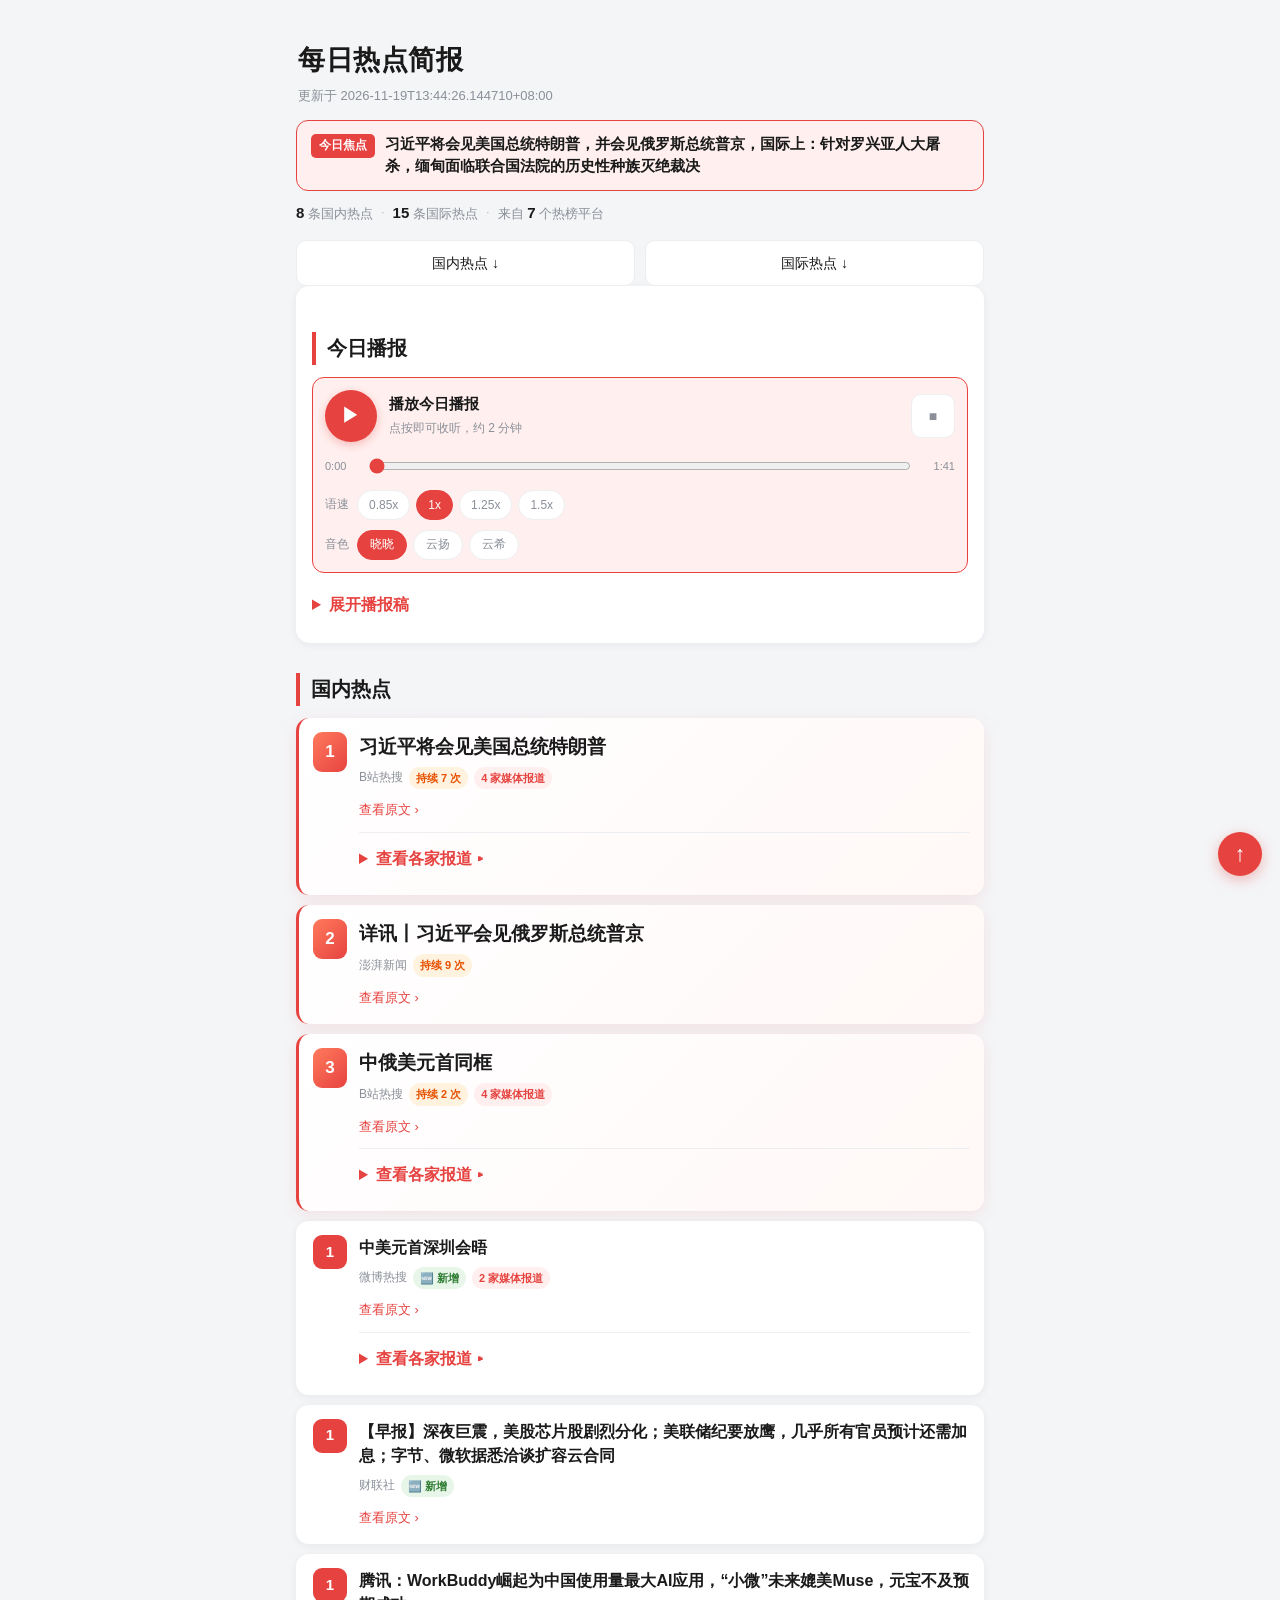
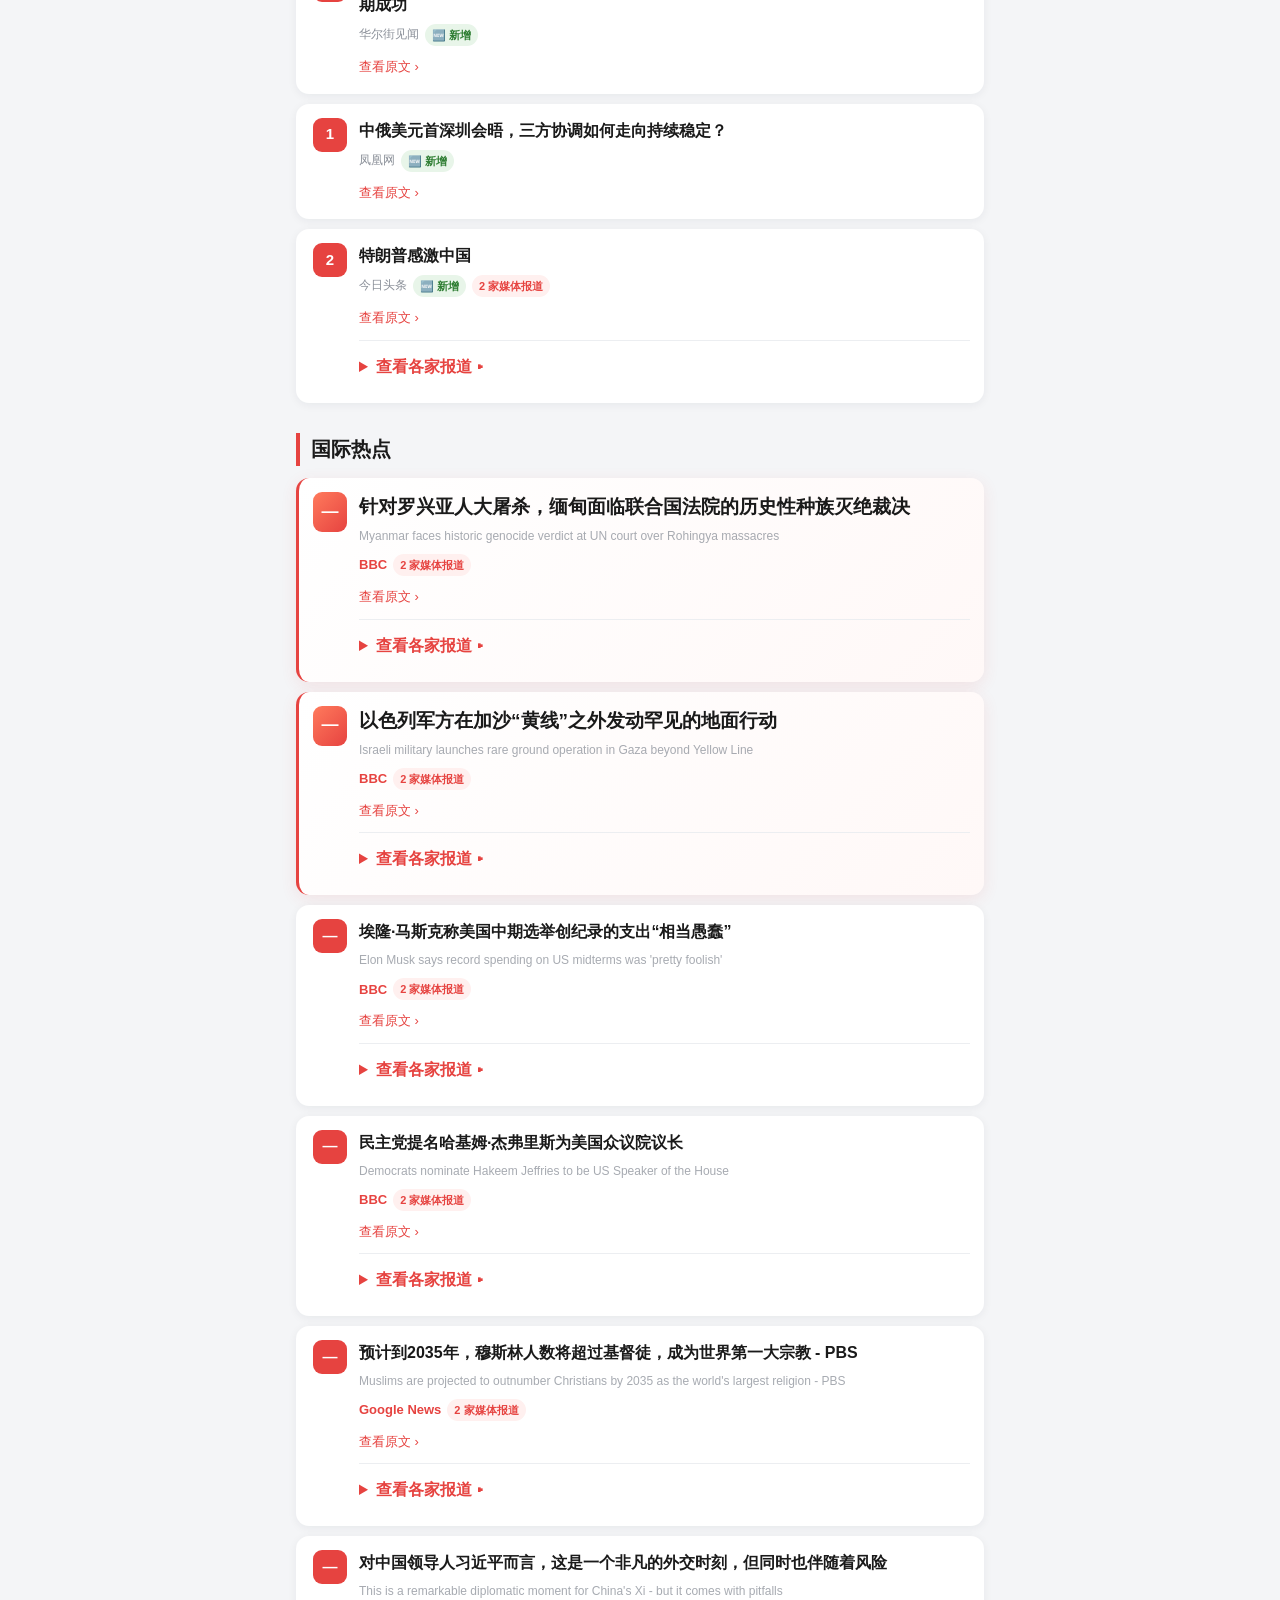
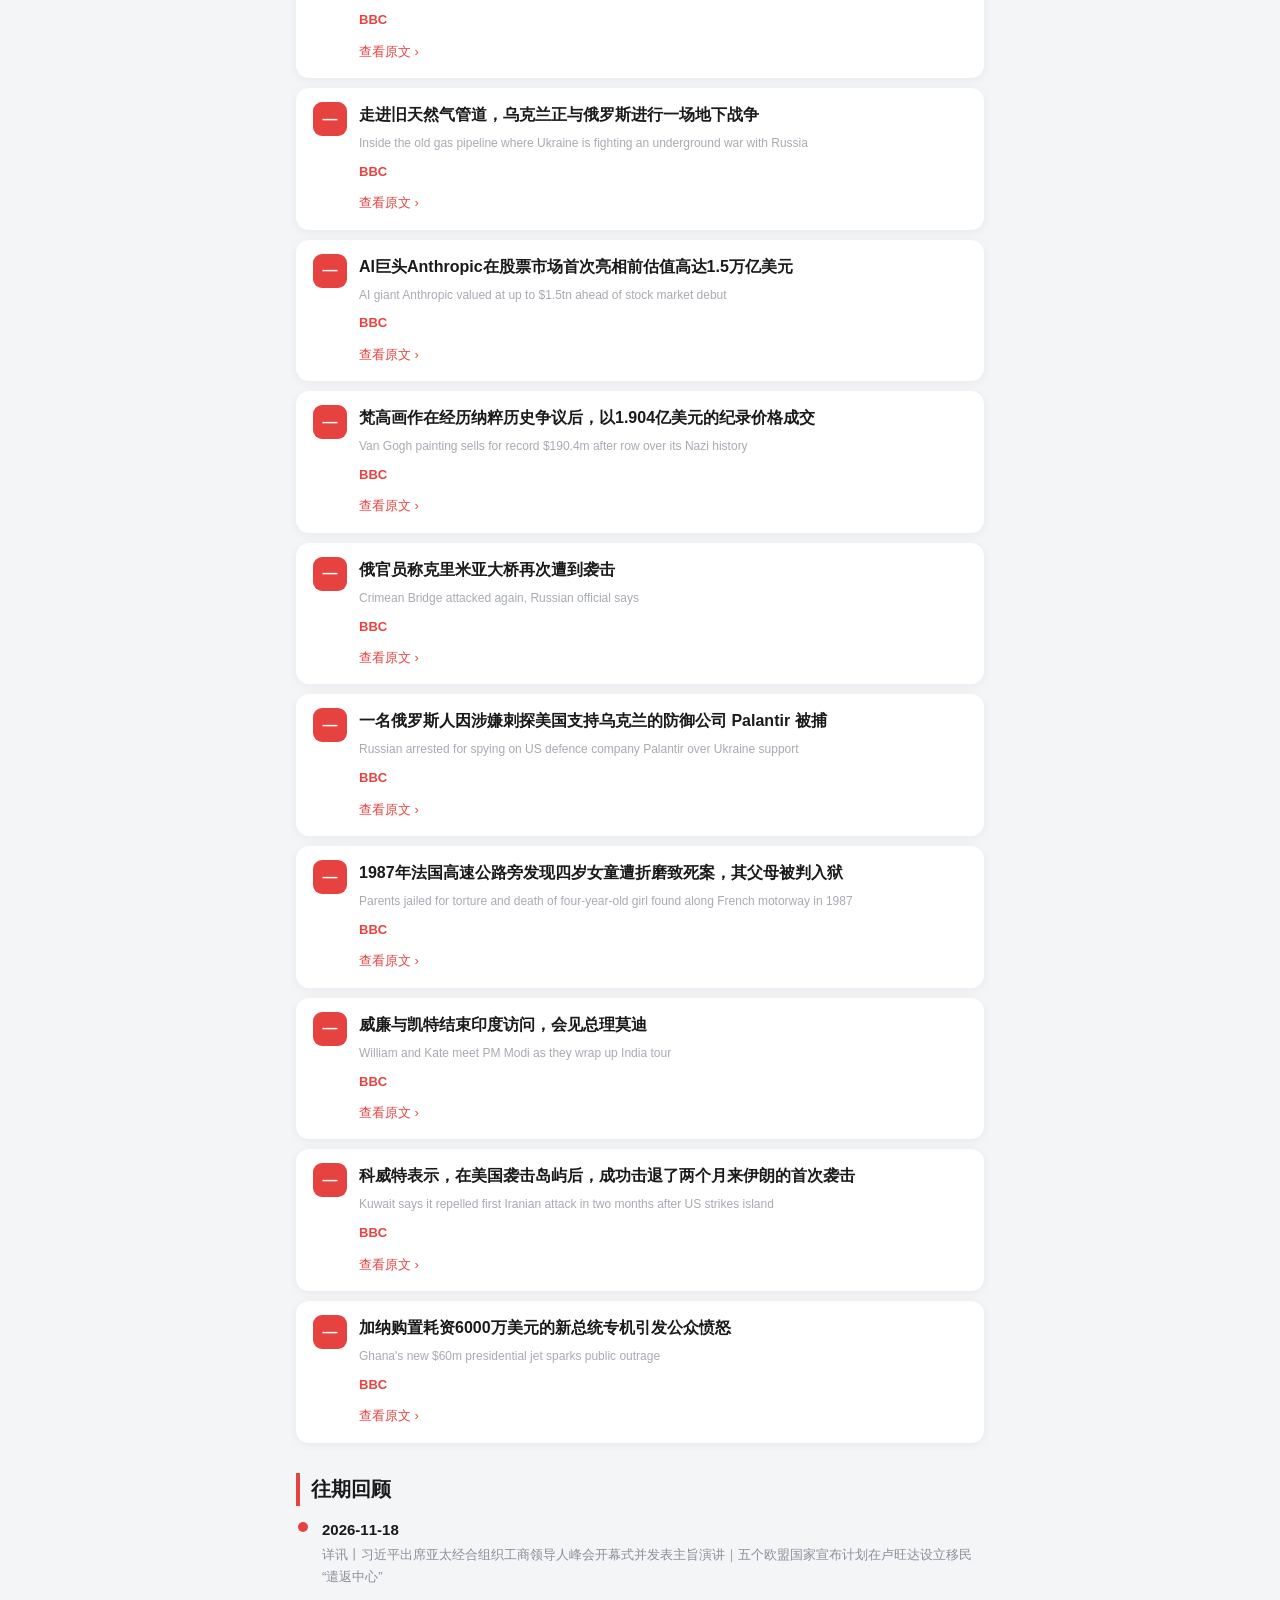
==== commit f0fa22a8: "自动更新简报 2026-11-19T05:46Z" ====
--- a/index.html
+++ b/index.html
@@ -1,7 +1,7 @@
 <!DOCTYPE html><html lang="zh-CN"><head><meta charset="UTF-8">
 <meta name="viewport" content="width=device-width,initial-scale=1">
 <title>每日热点简报 · 2026-11-19</title>
-<meta name="description" content="习近平出席亚太经合组织工商领导人峰会开幕式并发表主旨演讲，并会见俄罗斯总统普京，国际上：🔴 美国民主党提名哈基姆·杰弗里斯为首位黑人众议院议长">
+<meta name="description" content="习近平将会见美国总统特朗普，并会见俄罗斯总统普京，国际上：针对罗兴亚人大屠杀，缅甸面临联合国法院的历史性种族灭绝裁决">
 
 <style>
 :root{
@@ -149,24 +149,28 @@
 
 </head><body><div class="wrap">
 <header><h1>每日热点简报</h1>
-<p class="sub">更新于 2026-11-19T03:54:24.680784+08:00</p></header>
-<div class="brief"><span class="brief-label">今日焦点</span><span class="brief-text">习近平出席亚太经合组织工商领导人峰会开幕式并发表主旨演讲，并会见俄罗斯总统普京，国际上：🔴 美国民主党提名哈基姆·杰弗里斯为首位黑人众议院议长</span></div>
-<div class="overview"><span><b>8</b> 条国内热点</span><span class="sep">·</span><span><b>15</b> 条国际热点</span><span class="sep">·</span><span>来自 <b>6</b> 个热榜平台</span></div>
+<p class="sub">更新于 2026-11-19T13:44:26.144710+08:00</p></header>
+<div class="brief"><span class="brief-label">今日焦点</span><span class="brief-text">习近平将会见美国总统特朗普，并会见俄罗斯总统普京，国际上：针对罗兴亚人大屠杀，缅甸面临联合国法院的历史性种族灭绝裁决</span></div>
+<div class="overview"><span><b>8</b> 条国内热点</span><span class="sep">·</span><span><b>15</b> 条国际热点</span><span class="sep">·</span><span>来自 <b>7</b> 个热榜平台</span></div>
 <nav class="jump"><a href="#domestic">国内热点 ↓</a><a href="#international">国际热点 ↓</a></nav>
 <section class="broadcast" id="broadcast"><h2>今日播报</h2>
 <div class="player" id="player" data-mode="mp3" data-text="各位好，今天是11月19日，欢迎收听今日热点。
 
-首先来看国内新闻。习近平出席了亚太经合组织工商领导人峰会开幕式，并发表了主旨演讲。此外，习近平还分别会见了俄罗斯总统普京，以及美国总统特朗普。与此同时，普京也到访了深圳的高校并发表了演讲。在商业领域，英伟达在电话会议中表示，公司不打算请回黄仁勋，并计划将2028财年的增速预期上调至百分之七十五，同时表示未来的人工智能投资将更加克制与挑剔。
-
-国际方面，美国民主党提名哈基姆·杰弗里斯为首位黑人众议院议长。在特朗普于华举行历史性会谈前，他与普京以及习近平进行了握手。在国际司法与政治动态上，外界担忧美国可能会对涉及缅甸种族灭绝裁决的诺贝尔奖获得者实施制裁。欧盟方面，欧盟委员会被指控通过粉饰数据来向埃及释放资金，另外有五个欧盟国家宣布了在卢旺达建立移民遣返中心的计划。此外，有消息称一名美国篮球运动员因在尼日利亚机场携带大量大麻被捕。
+首先关注国内外交动态。习近平将分别会见美国总统特朗普以及俄罗斯总统普京。在近期的一系列外交活动中，中俄两国元首同框亮相，中美元首也在深圳举行了会晤。对于中国领导人而言，这既是一个非凡的外交时刻，也伴随着风险。
+
+在财经方面，美股芯片股在深夜出现剧烈分化。受美联储纪要释放鹰派信号的影响，几乎所有官员都预计还需要加息。另外，字节跳动与微软据悉正在洽谈扩大云服务的合同。腾讯方面表示，其AI应用WorkBuddy已成为中国使用量最大的应用，公司未来还将推进小微与元宝等产品的相关工作。
+
+国际新闻方面，缅甸因针对罗兴亚人的大屠杀，正面临联合国法院关于种族灭绝的历史性裁决。以色列军方在加沙黄线之外发动了罕见的地面行动。埃隆·马斯克公开批评美国中期选举创纪录的支出相当愚蠢。在政坛动态上，美国民主党已提名哈基姆·杰弗里斯为众议院议长。此外，据相关机构预计，到2035年，穆斯林人数将超过基督徒，成为世界第一大宗教。
 
 以上就是今天的要闻，明天同一时间再见。"><audio id="audioEl" preload="metadata" src="audio/voice-xiaoxiao.mp3"></audio><div class="player-row"><button type="button" class="play-btn" id="playBtn" aria-label="播放/暂停">▶</button><div class="player-info"><div class="player-title">播放今日播报</div><div class="player-status" id="playerStatus">点按即可收听，约 2 分钟</div></div><button type="button" class="stop-btn" id="stopBtn" aria-label="停止">■</button></div><div class="seek-row"><span class="time" id="curTime">0:00</span><input type="range" class="seek" id="seekBar" min="0" max="1000" value="0" aria-label="播放进度"><span class="time" id="durTime">0:00</span></div><div class="rate-row"><span>语速</span><button type="button" class="rate-btn" data-rate="0.85">0.85x</button><button type="button" class="rate-btn active" data-rate="1">1x</button><button type="button" class="rate-btn" data-rate="1.25">1.25x</button><button type="button" class="rate-btn" data-rate="1.5">1.5x</button></div><div class="voice-row"><span>音色</span><button type="button" class="voice-btn active" data-voice="xiaoxiao" data-src="audio/voice-xiaoxiao.mp3" title="女声 · 亲和自然">晓晓</button><button type="button" class="voice-btn" data-voice="yunyang" data-src="audio/voice-yunyang.mp3" title="男声 · 新闻主播">云扬</button><button type="button" class="voice-btn" data-voice="yunxi" data-src="audio/voice-yunxi.mp3" title="男声 · 年轻清晰">云希</button></div></div>
 <details><summary>展开播报稿</summary>
 <p class="script">各位好，今天是11月19日，欢迎收听今日热点。
 
-首先来看国内新闻。习近平出席了亚太经合组织工商领导人峰会开幕式，并发表了主旨演讲。此外，习近平还分别会见了俄罗斯总统普京，以及美国总统特朗普。与此同时，普京也到访了深圳的高校并发表了演讲。在商业领域，英伟达在电话会议中表示，公司不打算请回黄仁勋，并计划将2028财年的增速预期上调至百分之七十五，同时表示未来的人工智能投资将更加克制与挑剔。
-
-国际方面，美国民主党提名哈基姆·杰弗里斯为首位黑人众议院议长。在特朗普于华举行历史性会谈前，他与普京以及习近平进行了握手。在国际司法与政治动态上，外界担忧美国可能会对涉及缅甸种族灭绝裁决的诺贝尔奖获得者实施制裁。欧盟方面，欧盟委员会被指控通过粉饰数据来向埃及释放资金，另外有五个欧盟国家宣布了在卢旺达建立移民遣返中心的计划。此外，有消息称一名美国篮球运动员因在尼日利亚机场携带大量大麻被捕。
+首先关注国内外交动态。习近平将分别会见美国总统特朗普以及俄罗斯总统普京。在近期的一系列外交活动中，中俄两国元首同框亮相，中美元首也在深圳举行了会晤。对于中国领导人而言，这既是一个非凡的外交时刻，也伴随着风险。
+
+在财经方面，美股芯片股在深夜出现剧烈分化。受美联储纪要释放鹰派信号的影响，几乎所有官员都预计还需要加息。另外，字节跳动与微软据悉正在洽谈扩大云服务的合同。腾讯方面表示，其AI应用WorkBuddy已成为中国使用量最大的应用，公司未来还将推进小微与元宝等产品的相关工作。
+
+国际新闻方面，缅甸因针对罗兴亚人的大屠杀，正面临联合国法院关于种族灭绝的历史性裁决。以色列军方在加沙黄线之外发动了罕见的地面行动。埃隆·马斯克公开批评美国中期选举创纪录的支出相当愚蠢。在政坛动态上，美国民主党已提名哈基姆·杰弗里斯为众议院议长。此外，据相关机构预计，到2035年，穆斯林人数将超过基督徒，成为世界第一大宗教。
 
 以上就是今天的要闻，明天同一时间再见。</p></details>
 </section>
@@ -175,20 +179,26 @@
 <article class="card headline">
 <div class="rank">1</div>
 <div class="body">
-<h3>详讯丨习近平出席亚太经合组织工商领导人峰会开幕式并发表主旨演讲</h3>
-<div class="meta-line">
-<span class="source">澎湃新闻</span>
-<span class="badge hot">持续 8 次</span>
-<span class="badge multi">2 家媒体报道</span>
-</div>
-<a class="link" href="https://www.thepaper.cn/newsDetail_forward_34502089" target="_blank" rel="noopener">查看原文 ›</a>
-<details class="views"><summary>查看各家报道 ▸</summary>
-<p class="hint">以下报道来自 2 家媒体，观点可能不同，请自行判断</p>
-<div class="view">
-<a href="https://www.thepaper.cn/newsDetail_forward_34502089" target="_blank" rel="noopener">澎湃新闻：详讯丨习近平出席亚太经合组织工商领导人峰会开幕式并发表主旨演讲</a>
-</div>
-<div class="view">
-<a href="https://wallstreetcn.com/articles/3786157" target="_blank" rel="noopener">华尔街见闻：习近平在亚太经合组织工商领导人峰会上的主旨演讲（全文）</a>
+<h3>习近平将会见美国总统特朗普</h3>
+<div class="meta-line">
+<span class="source">B站热搜</span>
+<span class="badge hot">持续 7 次</span>
+<span class="badge multi">4 家媒体报道</span>
+</div>
+<a class="link" href="https://search.bilibili.com/all?keyword=%E4%B9%A0%E8%BF%91%E5%B9%B3%E5%B0%86%E4%BC%9A%E8%A7%81%E7%BE%8E%E5%9B%BD%E6%80%BB%E7%BB%9F%E7%89%B9%E6%9C%97%E6%99%AE" target="_blank" rel="noopener">查看原文 ›</a>
+<details class="views"><summary>查看各家报道 ▸</summary>
+<p class="hint">以下报道来自 4 家媒体，观点可能不同，请自行判断</p>
+<div class="view">
+<a href="https://search.bilibili.com/all?keyword=%E4%B9%A0%E8%BF%91%E5%B9%B3%E5%B0%86%E4%BC%9A%E8%A7%81%E7%BE%8E%E5%9B%BD%E6%80%BB%E7%BB%9F%E7%89%B9%E6%9C%97%E6%99%AE" target="_blank" rel="noopener">B站热搜：习近平将会见美国总统特朗普</a>
+</div>
+<div class="view">
+<a href="https://www.toutiao.com/trending/7709748419140718106/" target="_blank" rel="noopener">今日头条：习近平会见特朗普</a>
+</div>
+<div class="view">
+<a href="https://www.baidu.com/s?wd=%E4%B9%A0%E8%BF%91%E5%B9%B3%E5%B0%86%E4%BC%9A%E8%A7%81%E7%BE%8E%E5%9B%BD%E6%80%BB%E7%BB%9F%E7%89%B9%E6%9C%97%E6%99%AE" target="_blank" rel="noopener">百度热搜：习近平将会见美国总统特朗普</a>
+</div>
+<div class="view">
+<a href="https://www.thepaper.cn/newsDetail_forward_34504062" target="_blank" rel="noopener">澎湃新闻：详讯丨习近平迎接美国总统特朗普</a>
 </div>
 </details>
 </div></article>
@@ -198,105 +208,105 @@
 <h3>详讯丨习近平会见俄罗斯总统普京</h3>
 <div class="meta-line">
 <span class="source">澎湃新闻</span>
-<span class="badge hot">持续 8 次</span>
-<span class="badge multi">2 家媒体报道</span>
+<span class="badge hot">持续 9 次</span>
 </div>
 <a class="link" href="https://www.thepaper.cn/newsDetail_forward_34503686" target="_blank" rel="noopener">查看原文 ›</a>
-<details class="views"><summary>查看各家报道 ▸</summary>
-<p class="hint">以下报道来自 2 家媒体，观点可能不同，请自行判断</p>
-<div class="view">
-<a href="https://www.thepaper.cn/newsDetail_forward_34503686" target="_blank" rel="noopener">澎湃新闻：详讯丨习近平会见俄罗斯总统普京</a>
-</div>
-<div class="view">
-<a href="https://www.cls.cn/detail/2537902" target="_blank" rel="noopener">财联社：习近平会见俄罗斯总统普京</a>
-</div>
-</details>
 </div></article>
 <article class="card headline">
+<div class="rank">3</div>
+<div class="body">
+<h3>中俄美元首同框</h3>
+<div class="meta-line">
+<span class="source">B站热搜</span>
+<span class="badge hot">持续 2 次</span>
+<span class="badge multi">4 家媒体报道</span>
+</div>
+<a class="link" href="https://search.bilibili.com/all?keyword=%E4%B8%AD%E4%BF%84%E7%BE%8E%E5%85%83%E9%A6%96%E5%90%8C%E6%A1%86" target="_blank" rel="noopener">查看原文 ›</a>
+<details class="views"><summary>查看各家报道 ▸</summary>
+<p class="hint">以下报道来自 4 家媒体，观点可能不同，请自行判断</p>
+<div class="view">
+<a href="https://search.bilibili.com/all?keyword=%E4%B8%AD%E4%BF%84%E7%BE%8E%E5%85%83%E9%A6%96%E5%90%8C%E6%A1%86" target="_blank" rel="noopener">B站热搜：中俄美元首同框</a>
+</div>
+<div class="view">
+<a href="https://s.weibo.com/weibo?q=%23%E4%B8%AD%E4%BF%84%E7%BE%8E%E5%85%83%E9%A6%96%E5%BA%A7%E9%A9%BE%E9%A6%96%E6%AC%A1%E5%90%8C%E6%A1%86%23&amp;t=31&amp;band_rank=17&amp;Refer=top" target="_blank" rel="noopener">微博热搜：中俄美元首座驾首次同框</a>
+</div>
+<div class="view">
+<a href="https://www.baidu.com/s?wd=%E4%B8%AD%E4%BF%84%E7%BE%8E%E5%85%83%E9%A6%96%E5%BA%A7%E9%A9%BE%E9%A6%96%E6%AC%A1%E5%90%8C%E6%A1%86" target="_blank" rel="noopener">百度热搜：中俄美元首座驾首次同框</a>
+</div>
+<div class="view">
+<a href="https://www.toutiao.com/trending/7709411483519778879/" target="_blank" rel="noopener">今日头条：中俄美元首同框</a>
+</div>
+</details>
+</div></article>
+<article class="card">
 <div class="rank">1</div>
 <div class="body">
-<h3>英伟达电话会：“不打算请回黄仁勋”，2028财年增速预期上调至75%，AI投资将更加“克制与挑剔”</h3>
+<h3>中美元首深圳会晤</h3>
+<div class="meta-line">
+<span class="source">微博热搜</span>
+<span class="badge new">🆕 新增</span>
+<span class="badge multi">2 家媒体报道</span>
+</div>
+<a class="link" href="https://s.weibo.com/weibo?q=%23%E4%B8%AD%E7%BE%8E%E5%85%83%E9%A6%96%E6%B7%B1%E5%9C%B3%E4%BC%9A%E6%99%A4%23&amp;t=31&amp;band_rank=1&amp;Refer=top" target="_blank" rel="noopener">查看原文 ›</a>
+<details class="views"><summary>查看各家报道 ▸</summary>
+<p class="hint">以下报道来自 2 家媒体，观点可能不同，请自行判断</p>
+<div class="view">
+<a href="https://s.weibo.com/weibo?q=%23%E4%B8%AD%E7%BE%8E%E5%85%83%E9%A6%96%E6%B7%B1%E5%9C%B3%E4%BC%9A%E6%99%A4%23&amp;t=31&amp;band_rank=1&amp;Refer=top" target="_blank" rel="noopener">微博热搜：中美元首深圳会晤</a>
+</div>
+<div class="view">
+<a href="https://www.douyin.com/hot/2754044" target="_blank" rel="noopener">抖音热榜：中美元首在深圳会晤</a>
+</div>
+</details>
+</div></article>
+<article class="card">
+<div class="rank">1</div>
+<div class="body">
+<h3>【早报】深夜巨震，美股芯片股剧烈分化；美联储纪要放鹰，几乎所有官员预计还需加息；字节、微软据悉洽谈扩容云合同</h3>
+<div class="meta-line">
+<span class="source">财联社</span>
+<span class="badge new">🆕 新增</span>
+</div>
+<a class="link" href="https://www.cls.cn/detail/2538438" target="_blank" rel="noopener">查看原文 ›</a>
+</div></article>
+<article class="card">
+<div class="rank">1</div>
+<div class="body">
+<h3>腾讯：WorkBuddy崛起为中国使用量最大AI应用，“小微”未来媲美Muse，元宝不及预期成功</h3>
 <div class="meta-line">
 <span class="source">华尔街见闻</span>
-<span class="badge hot">持续 8 次</span>
-</div>
-<a class="link" href="https://wallstreetcn.com/articles/3786136" target="_blank" rel="noopener">查看原文 ›</a>
+<span class="badge new">🆕 新增</span>
+</div>
+<a class="link" href="https://wallstreetcn.com/articles/3786214" target="_blank" rel="noopener">查看原文 ›</a>
+</div></article>
+<article class="card">
+<div class="rank">1</div>
+<div class="body">
+<h3>中俄美元首深圳会晤，三方协调如何走向持续稳定？</h3>
+<div class="meta-line">
+<span class="source">凤凰网</span>
+<span class="badge new">🆕 新增</span>
+</div>
+<a class="link" href="https://news.ifeng.com/c/8yAi22mwp47" target="_blank" rel="noopener">查看原文 ›</a>
 </div></article>
 <article class="card">
 <div class="rank">2</div>
 <div class="body">
-<h3>习近平迎接美国总统特朗普</h3>
-<div class="meta-line">
-<span class="source">B站热搜</span>
-<span class="badge hot">持续 6 次</span>
-<span class="badge multi">2 家媒体报道</span>
-</div>
-<a class="link" href="https://search.bilibili.com/all?keyword=%E4%B9%A0%E8%BF%91%E5%B9%B3%E8%BF%8E%E6%8E%A5%E7%BE%8E%E5%9B%BD%E6%80%BB%E7%BB%9F%E7%89%B9%E6%9C%97%E6%99%AE" target="_blank" rel="noopener">查看原文 ›</a>
-<details class="views"><summary>查看各家报道 ▸</summary>
-<p class="hint">以下报道来自 3 家媒体，观点可能不同，请自行判断</p>
-<div class="view">
-<a href="https://search.bilibili.com/all?keyword=%E4%B9%A0%E8%BF%91%E5%B9%B3%E8%BF%8E%E6%8E%A5%E7%BE%8E%E5%9B%BD%E6%80%BB%E7%BB%9F%E7%89%B9%E6%9C%97%E6%99%AE" target="_blank" rel="noopener">B站热搜：习近平迎接美国总统特朗普</a>
-</div>
-<div class="view">
-<a href="https://www.thepaper.cn/newsDetail_forward_34504062" target="_blank" rel="noopener">澎湃新闻：详讯丨习近平迎接美国总统特朗普</a>
-</div>
-<div class="view">
-<a href="https://search.bilibili.com/all?keyword=%E7%BE%8E%E5%9B%BD%E6%80%BB%E7%BB%9F%E7%89%B9%E6%9C%97%E6%99%AE%E6%8A%B5%E8%BE%BE%E6%B7%B1%E5%9C%B3" target="_blank" rel="noopener">B站热搜：美国总统特朗普抵达深圳</a>
-</div>
-</details>
-</div></article>
-<article class="card">
-<div class="rank">2</div>
-<div class="body">
-<h3>普京到访深圳高校发表演讲</h3>
-<div class="meta-line">
-<span class="source">抖音热榜</span>
-<span class="badge hot">持续 6 次</span>
-</div>
-<a class="link" href="https://www.douyin.com/hot/2752490" target="_blank" rel="noopener">查看原文 ›</a>
-</div></article>
-<article class="card">
-<div class="rank">3</div>
-<div class="body">
-<h3>APEC工商领导人峰会什么话题最热</h3>
-<div class="meta-line">
-<span class="source">百度热搜</span>
-<span class="badge hot">持续 7 次</span>
-</div>
-<a class="link" href="https://www.baidu.com/s?wd=APEC%E5%B7%A5%E5%95%86%E9%A2%86%E5%AF%BC%E4%BA%BA%E5%B3%B0%E4%BC%9A%E4%BB%80%E4%B9%88%E8%AF%9D%E9%A2%98%E6%9C%80%E7%83%AD" target="_blank" rel="noopener">查看原文 ›</a>
-</div></article>
-<article class="card">
-<div class="rank">2</div>
-<div class="body">
-<h3>普京和特朗普互动握手</h3>
+<h3>特朗普感激中国</h3>
 <div class="meta-line">
 <span class="source">今日头条</span>
-<span class="badge hot">持续 2 次</span>
-<span class="badge multi">3 家媒体报道</span>
-</div>
-<a class="link" href="https://www.toutiao.com/trending/7709016121017434153/" target="_blank" rel="noopener">查看原文 ›</a>
-<details class="views"><summary>查看各家报道 ▸</summary>
-<p class="hint">以下报道来自 3 家媒体，观点可能不同，请自行判断</p>
-<div class="view">
-<a href="https://www.toutiao.com/trending/7709016121017434153/" target="_blank" rel="noopener">今日头条：普京和特朗普互动握手</a>
-</div>
-<div class="view">
-<a href="https://www.baidu.com/s?wd=%E6%99%AE%E4%BA%AC%E5%92%8C%E7%89%B9%E6%9C%97%E6%99%AE%E4%BA%92%E5%8A%A8%E6%8F%A1%E6%89%8B" target="_blank" rel="noopener">百度热搜：普京和特朗普互动握手</a>
-</div>
-<div class="view">
-<a href="https://s.weibo.com/weibo?q=%23%E6%99%AE%E4%BA%AC%E5%92%8C%E7%89%B9%E6%9C%97%E6%99%AE%E4%BA%92%E5%8A%A8%E6%8F%A1%E6%89%8B%23&amp;t=31&amp;band_rank=10&amp;Refer=top" target="_blank" rel="noopener">微博热搜：普京和特朗普互动握手</a>
-</div>
-</details>
-</div></article>
-<article class="card">
-<div class="rank">1</div>
-<div class="body">
-<h3>习近平同APEC各经济体领导人合影</h3>
-<div class="meta-line">
-<span class="source">今日头条</span>
-<span class="badge hot">持续 3 次</span>
-</div>
-<a class="link" href="https://www.toutiao.com/trending/7709445844642250762/" target="_blank" rel="noopener">查看原文 ›</a>
+<span class="badge new">🆕 新增</span>
+<span class="badge multi">2 家媒体报道</span>
+</div>
+<a class="link" href="https://www.toutiao.com/trending/7709399404008230463/" target="_blank" rel="noopener">查看原文 ›</a>
+<details class="views"><summary>查看各家报道 ▸</summary>
+<p class="hint">以下报道来自 2 家媒体，观点可能不同，请自行判断</p>
+<div class="view">
+<a href="https://www.toutiao.com/trending/7709399404008230463/" target="_blank" rel="noopener">今日头条：特朗普感激中国</a>
+</div>
+<div class="view">
+<a href="https://s.weibo.com/weibo?q=%23%E7%89%B9%E6%9C%97%E6%99%AE%E6%84%9F%E6%BF%80%E4%B8%AD%E5%9B%BD%23&amp;t=31&amp;band_rank=19&amp;Refer=top" target="_blank" rel="noopener">微博热搜：特朗普感激中国</a>
+</div>
+</details>
 </div></article>
 </div>
 </section>
@@ -305,182 +315,218 @@
 <article class="card headline">
 <div class="rank">—</div>
 <div class="body">
-<h3>🔴 美国民主党提名哈基姆·杰弗里斯为首位黑人众议院议长</h3>
-<p class="en">🔴 US Democrats nominate Hakeem Jeffries to be first Black speaker of the House</p>
-<div class="meta-line">
-<span class="source">France 24</span>
-<span class="badge multi">3 家媒体报道</span>
-</div>
-<a class="link" href="https://www.france24.com/en/americas/20261118-us-democrats-nominate-hakeem-jeffries-to-be-first-black-speaker-of-the-house" target="_blank" rel="noopener">查看原文 ›</a>
-<details class="views"><summary>查看各家报道 ▸</summary>
-<p class="hint">以下报道来自 3 家媒体，观点可能不同，请自行判断</p>
-<div class="view">
-<a href="https://www.france24.com/en/americas/20261118-us-democrats-nominate-hakeem-jeffries-to-be-first-black-speaker-of-the-house" target="_blank" rel="noopener">France 24：🔴 美国民主党提名哈基姆·杰弗里斯为首位黑人众议院议长</a>
-<span class="en">🔴 US Democrats nominate Hakeem Jeffries to be first Black speaker of the House</span>
-</div>
-<div class="view">
-<a href="https://www.aljazeera.com/news/2026/11/18/hakeem-jeffries-becomes-first-black-nominee-for-us-house-speaker?traffic_source=rss" target="_blank" rel="noopener">Al Jazeera：哈基姆·杰弗里斯正式被提名为首位黑人美国众议院议长</a>
-<span class="en">Hakeem Jeffries formally nominated as first Black US House speaker</span>
-</div>
+<h3>针对罗兴亚人大屠杀，缅甸面临联合国法院的历史性种族灭绝裁决</h3>
+<p class="en">Myanmar faces historic genocide verdict at UN court over Rohingya massacres</p>
+<div class="meta-line">
+<span class="source">BBC</span>
+<span class="badge multi">2 家媒体报道</span>
+</div>
+<a class="link" href="https://www.bbc.co.uk/news/articles/c5m2l90ez144o?at_medium=RSS&amp;at_campaign=rss" target="_blank" rel="noopener">查看原文 ›</a>
+<details class="views"><summary>查看各家报道 ▸</summary>
+<p class="hint">以下报道来自 2 家媒体，观点可能不同，请自行判断</p>
+<div class="view">
+<img class="view-img" src="https://ichef.bbci.co.uk/ace/standard/1024/cpsprodpb/67fc/live/b89f41e0-e336-11f1-9479-d17d3e98c29d.jpg" loading="lazy" onerror="this.style.display='none'">
+<a href="https://www.bbc.co.uk/news/articles/c5m2l90ez144o?at_medium=RSS&amp;at_campaign=rss" target="_blank" rel="noopener">BBC：针对罗兴亚人大屠杀，缅甸面临联合国法院的历史性种族灭绝裁决</a>
+<span class="en">Myanmar faces historic genocide verdict at UN court over Rohingya massacres</span>
+</div>
+<div class="view">
+<a href="https://news.google.com/rss/articles/CBMiW0FVX3lxTE9OaGZfX2FoWHppbFJsYnQtYm15bHh6c05XYWNZMGY0dl9UeElHa1BWN3JGRkNvTEZDdF9qcHcyQm9MMExmWVJ1QThGTVVfYU1fcUx3cFFYZE1YbEU?oc=5" target="_blank" rel="noopener">Google News：缅甸因罗兴亚人屠杀案面临联合国法院的历史性种族灭绝裁决 - BBC</a>
+<span class="en">Myanmar faces historic genocide verdict at UN court over Rohingya massacres - BBC</span>
+</div>
+</details>
+</div></article>
+<article class="card headline">
+<div class="rank">—</div>
+<div class="body">
+<h3>以色列军方在加沙“黄线”之外发动罕见的地面行动</h3>
+<p class="en">Israeli military launches rare ground operation in Gaza beyond Yellow Line</p>
+<div class="meta-line">
+<span class="source">BBC</span>
+<span class="badge multi">2 家媒体报道</span>
+</div>
+<a class="link" href="https://www.bbc.co.uk/news/articles/cw8r7510degno?at_medium=RSS&amp;at_campaign=rss" target="_blank" rel="noopener">查看原文 ›</a>
+<details class="views"><summary>查看各家报道 ▸</summary>
+<p class="hint">以下报道来自 2 家媒体，观点可能不同，请自行判断</p>
+<div class="view">
+<img class="view-img" src="https://ichef.bbci.co.uk/ace/standard/1024/cpsprodpb/ee79/live/56061990-e382-11f1-a094-5fdc692f3e33.jpg" loading="lazy" onerror="this.style.display='none'">
+<a href="https://www.bbc.co.uk/news/articles/cw8r7510degno?at_medium=RSS&amp;at_campaign=rss" target="_blank" rel="noopener">BBC：以色列军方在加沙“黄线”之外发动罕见的地面行动</a>
+<span class="en">Israeli military launches rare ground operation in Gaza beyond Yellow Line</span>
+</div>
+<div class="view">
+<a href="https://news.google.com/rss/articles/CBMiW0FVX3lxTE9hTVBjZ3ZTR2x5c0NaYmhGUl9VUUg0enFwUWNmUW9RR0hNSElNN1NfRWxMRkdDWkx6UFZNY0xlMG9WNUJfU0V4amltWU1WOGN6Ykt6WVktakgwaG8?oc=5" target="_blank" rel="noopener">Google News：以色列军方在加沙“黄线”以外地区发起罕见地面行动 - BBC</a>
+<span class="en">Israeli military launches rare ground operation in Gaza beyond Yellow Line - BBC</span>
+</div>
+</details>
+</div></article>
+<article class="card">
+<div class="rank">—</div>
+<div class="body">
+<h3>埃隆·马斯克称美国中期选举创纪录的支出“相当愚蠢”</h3>
+<p class="en">Elon Musk says record spending on US midterms was &#x27;pretty foolish&#x27;</p>
+<div class="meta-line">
+<span class="source">BBC</span>
+<span class="badge multi">2 家媒体报道</span>
+</div>
+<a class="link" href="https://www.bbc.co.uk/news/articles/cm9q8j2z3gg8o?at_medium=RSS&amp;at_campaign=rss" target="_blank" rel="noopener">查看原文 ›</a>
+<details class="views"><summary>查看各家报道 ▸</summary>
+<p class="hint">以下报道来自 2 家媒体，观点可能不同，请自行判断</p>
+<div class="view">
+<img class="view-img" src="https://ichef.bbci.co.uk/ace/standard/1024/cpsprodpb/3333/live/c9ef87a0-e3b5-11f1-ac8e-bf9cbaf16b78.jpg" loading="lazy" onerror="this.style.display='none'">
+<a href="https://www.bbc.co.uk/news/articles/cm9q8j2z3gg8o?at_medium=RSS&amp;at_campaign=rss" target="_blank" rel="noopener">BBC：埃隆·马斯克称美国中期选举创纪录的支出“相当愚蠢”</a>
+<span class="en">Elon Musk says record spending on US midterms was &#x27;pretty foolish&#x27;</span>
+</div>
+<div class="view">
+<a href="https://www.aljazeera.com/news/2026/11/19/elon-musk-says-he-feels-pretty-foolish-about-us-midterm-spending?traffic_source=rss" target="_blank" rel="noopener">Al Jazeera：埃隆·马斯克称对美国中期选举支出感到“相当愚蠢”</a>
+<span class="en">Elon Musk says he feels ‘pretty foolish’ about US midterm spending</span>
+</div>
+</details>
+</div></article>
+<article class="card">
+<div class="rank">—</div>
+<div class="body">
+<h3>民主党提名哈基姆·杰弗里斯为美国众议院议长</h3>
+<p class="en">Democrats nominate Hakeem Jeffries to be US Speaker of the House</p>
+<div class="meta-line">
+<span class="source">BBC</span>
+<span class="badge multi">2 家媒体报道</span>
+</div>
+<a class="link" href="https://www.bbc.co.uk/news/articles/cmy49873dn95o?at_medium=RSS&amp;at_campaign=rss" target="_blank" rel="noopener">查看原文 ›</a>
+<details class="views"><summary>查看各家报道 ▸</summary>
+<p class="hint">以下报道来自 2 家媒体，观点可能不同，请自行判断</p>
 <div class="view">
 <img class="view-img" src="https://ichef.bbci.co.uk/ace/standard/1024/cpsprodpb/128f/live/04ac0df0-e366-11f1-9f51-4bfc31543510.jpg" loading="lazy" onerror="this.style.display='none'">
-<a href="https://www.bbc.co.uk/news/articles/cmy49873dn95o?at_medium=RSS&amp;at_campaign=rss" target="_blank" rel="noopener">BBC：民主党提名哈基姆·杰弗里斯为美国众议院议长候选人</a>
+<a href="https://www.bbc.co.uk/news/articles/cmy49873dn95o?at_medium=RSS&amp;at_campaign=rss" target="_blank" rel="noopener">BBC：民主党提名哈基姆·杰弗里斯为美国众议院议长</a>
 <span class="en">Democrats nominate Hakeem Jeffries to be US Speaker of the House</span>
 </div>
-</details>
-</div></article>
-<article class="card headline">
-<div class="rank">—</div>
-<div class="body">
-<h3>特朗普在华举行历史性会谈前与普京及习近平握手</h3>
-<p class="en">Trump shakes hands with Putin and Xi ahead of historic talks in China</p>
-<div class="meta-line">
-<span class="source">BBC</span>
-<span class="badge multi">2 家媒体报道</span>
-</div>
-<a class="link" href="https://www.bbc.co.uk/news/articles/ck9d75x5wwwwo?at_medium=RSS&amp;at_campaign=rss" target="_blank" rel="noopener">查看原文 ›</a>
-<details class="views"><summary>查看各家报道 ▸</summary>
-<p class="hint">以下报道来自 2 家媒体，观点可能不同，请自行判断</p>
-<div class="view">
-<img class="view-img" src="https://ichef.bbci.co.uk/ace/standard/1024/cpsprodpb/a9fb/live/b2707bf0-e349-11f1-99aa-0f40b013ad11.jpg" loading="lazy" onerror="this.style.display='none'">
-<a href="https://www.bbc.co.uk/news/articles/ck9d75x5wwwwo?at_medium=RSS&amp;at_campaign=rss" target="_blank" rel="noopener">BBC：特朗普在华举行历史性会谈前与普京及习近平握手</a>
-<span class="en">Trump shakes hands with Putin and Xi ahead of historic talks in China</span>
-</div>
-<div class="view">
-<a href="https://news.google.com/rss/articles/CBMiW0FVX3lxTE1FNVg3ME1zb05FTlVhMmw5SXQ4eGlxRF9hYUo3bGhVNlMyTjEyeFBMT29tMDM1WjY4QUxONVVjSkp4VFVlZFZrNkNxU0ZDR0c1LWU3cmE1c0lDeTQ?oc=5" target="_blank" rel="noopener">Google News：特朗普在中国的历史性会谈前与普京和习近平握手 - BBC</a>
-<span class="en">Trump shakes hands with Putin and Xi ahead of historic talks in China - BBC</span>
-</div>
-</details>
-</div></article>
-<article class="card">
-<div class="rank">—</div>
-<div class="body">
-<h3>缅甸种族灭绝裁决后，外界担忧美国将对获得诺贝尔奖的法官实施制裁</h3>
-<p class="en">Fears grow that US will put Nobel-winning judge under sanctions after Myanmar genocide ruling</p>
-<div class="meta-line">
-<span class="source">The Guardian</span>
-</div>
-<a class="link" href="https://www.theguardian.com/world/2026/nov/18/us-sanctions-icj-judges-myanmar-genocide-ruling-israel-gaza-court" target="_blank" rel="noopener">查看原文 ›</a>
-</div></article>
-<article class="card">
-<div class="rank">—</div>
-<div class="body">
-<h3>欧盟委员会被指控粉饰数据以向埃及释放资金</h3>
-<p class="en">European Commission accused of sugarcoating figures to release funds to Egypt</p>
-<div class="meta-line">
-<span class="source">The Guardian</span>
-</div>
-<a class="link" href="https://www.theguardian.com/world/2026/nov/18/european-commission-accused-sugarcoating-figures-egypt-loans" target="_blank" rel="noopener">查看原文 ›</a>
-</div></article>
-<article class="card">
-<div class="rank">—</div>
-<div class="body">
-<h3>五个欧盟国家宣布在卢旺达建立移民“遣返中心”的计划</h3>
-<p class="en">Five EU states announce plans for immigration ‘return hubs’ in Rwanda</p>
-<div class="meta-line">
-<span class="source">The Guardian</span>
-</div>
-<a class="link" href="https://www.theguardian.com/world/2026/nov/16/eu-states-immigration-return-hubs-rwanda" target="_blank" rel="noopener">查看原文 ›</a>
-</div></article>
-<article class="card">
-<div class="rank">—</div>
-<div class="body">
-<h3>当局称一名美国篮球运动员在尼日利亚机场因携带75磅大麻被捕</h3>
-<p class="en">US basketball player arrested with 75lb of marijuana at Nigerian airport, say authorities</p>
-<div class="meta-line">
-<span class="source">The Guardian</span>
-</div>
-<a class="link" href="https://www.theguardian.com/sport/2026/nov/16/us-basketball-player-arrested-with-75lb-of-marijuana-at-nigerian-airport-say-authorities" target="_blank" rel="noopener">查看原文 ›</a>
-</div></article>
-<article class="card">
-<div class="rank">—</div>
-<div class="body">
-<h3>开普敦狒狒迁往保护区引发激烈抗议</h3>
-<p class="en">Relocation of Cape Town baboons to sanctuary ignites heated protests</p>
-<div class="meta-line">
-<span class="source">The Guardian</span>
-</div>
-<a class="link" href="https://www.theguardian.com/world/2026/nov/16/cape-town-baboons-relocation-protests" target="_blank" rel="noopener">查看原文 ›</a>
-</div></article>
-<article class="card">
-<div class="rank">—</div>
-<div class="body">
-<h3>在欧盟发出威胁后，加勒比国家担心关闭公民身份计划会带来经济影响</h3>
-<p class="en">Caribbean nations fear economic impact of shuttering citizenship program after EU threats</p>
-<div class="meta-line">
-<span class="source">The Guardian</span>
-</div>
-<a class="link" href="https://www.theguardian.com/world/2026/nov/17/st-kitts-nevis-citizenship-investment" target="_blank" rel="noopener">查看原文 ›</a>
-</div></article>
-<article class="card">
-<div class="rank">—</div>
-<div class="body">
-<h3>在该部落生活方式面临威胁的警报中，一个偏远的巴西部落现身</h3>
-<p class="en">Isolated Brazilian tribe emerges amid alarm over threats to group’s way of life</p>
-<div class="meta-line">
-<span class="source">The Guardian</span>
-</div>
-<a class="link" href="https://www.theguardian.com/world/2026/nov/17/brazil-amazon-isolated-indigenous-people" target="_blank" rel="noopener">查看原文 ›</a>
-</div></article>
-<article class="card">
-<div class="rank">—</div>
-<div class="body">
-<h3>一名八岁海地男孩在从美国移民海关执法局（ICE）拘留中获释后回到家中</h3>
-<p class="en">Eight-year-old Haitian boy returns home after release from ICE custody</p>
-<div class="meta-line">
-<span class="source">The Guardian</span>
-</div>
-<a class="link" href="https://www.theguardian.com/us-news/2026/nov/17/haitian-child-ice-custody-release" target="_blank" rel="noopener">查看原文 ›</a>
-</div></article>
-<article class="card">
-<div class="rank">—</div>
-<div class="body">
-<h3>哥斯达黎加记者遭枪杀，系25年来首起此类命案</h3>
-<p class="en">Costa Rican journalist shot dead in first such killing in 25 years</p>
-<div class="meta-line">
-<span class="source">The Guardian</span>
-</div>
-<a class="link" href="https://www.theguardian.com/world/2026/nov/17/costa-rica-journalist-camilo-rodriguez-shot-dead" target="_blank" rel="noopener">查看原文 ›</a>
-</div></article>
-<article class="card">
-<div class="rank">—</div>
-<div class="body">
-<h3>去年巴西1605份中毒报告涉及欧洲制造农药</h3>
-<p class="en">European-made pesticides named in 1,605 poisoning reports in Brazil last year</p>
-<div class="meta-line">
-<span class="source">The Guardian</span>
-</div>
-<a class="link" href="https://www.theguardian.com/environment/2026/nov/17/european-made-pesticides-named-1605-brazil-poisoning-reports" target="_blank" rel="noopener">查看原文 ›</a>
-</div></article>
-<article class="card">
-<div class="rank">—</div>
-<div class="body">
-<h3>亚太经合组织峰会实况：习近平欢迎特朗普访华，普京称欧洲正处于“屈辱性衰落”</h3>
-<p class="en">Apec summit as it happened: Xi welcomes Trump on China visit as Putin claims Europe in ‘humiliating decline’</p>
-<div class="meta-line">
-<span class="source">The Guardian</span>
-</div>
-<a class="link" href="https://www.theguardian.com/world/live/2026/nov/18/apec-summit-live-updates-xi-putin-trump-world-leaders-gather-in-china" target="_blank" rel="noopener">查看原文 ›</a>
-</div></article>
-<article class="card">
-<div class="rank">—</div>
-<div class="body">
-<h3>AI作弊丑闻扰乱韩国高压大学考试</h3>
-<p class="en">South Korea’s high-stakes university exams upended by AI cheating scandal</p>
-<div class="meta-line">
-<span class="source">The Guardian</span>
-</div>
-<a class="link" href="https://www.theguardian.com/world/2026/nov/18/south-korea-university-entrace-exams-ai-cheating-measures" target="_blank" rel="noopener">查看原文 ›</a>
-</div></article>
-<article class="card">
-<div class="rank">—</div>
-<div class="body">
-<h3>黄仁勋将就“潜在危害国家安全问题”出庭作证</h3>
-<p class="en">Jensen Huang to testify before Congress on ‘potential breach of national security’</p>
-<div class="meta-line">
-<span class="source">The Guardian</span>
-</div>
-<a class="link" href="https://www.theguardian.com/technology/2026/nov/17/jensen-huang-testify-congress-nvidia-affair-spy" target="_blank" rel="noopener">查看原文 ›</a>
+<div class="view">
+<img class="view-img" src="https://s.france24.com/media/display/a8e4f9b8-e389-11f1-908f-1ba7ddfab527/w:1024/p:16x9/EN-20261118-204203-204553-CS.jpg" loading="lazy" onerror="this.style.display='none'">
+<a href="https://www.france24.com/en/us-democrats-nominate-jeffries-to-be-first-black-house-speaker" target="_blank" rel="noopener">France 24：美国民主党提名杰弗里斯为首位黑人众议院议长</a>
+<span class="en">US Democrats nominate Jeffries to be first Black House speaker</span>
+</div>
+</details>
+</div></article>
+<article class="card">
+<div class="rank">—</div>
+<div class="body">
+<h3>预计到2035年，穆斯林人数将超过基督徒，成为世界第一大宗教 - PBS</h3>
+<p class="en">Muslims are projected to outnumber Christians by 2035 as the world&#x27;s largest religion - PBS</p>
+<div class="meta-line">
+<span class="source">Google News</span>
+<span class="badge multi">2 家媒体报道</span>
+</div>
+<a class="link" href="https://news.google.com/rss/articles/[base64]?oc=5" target="_blank" rel="noopener">查看原文 ›</a>
+<details class="views"><summary>查看各家报道 ▸</summary>
+<p class="hint">以下报道来自 2 家媒体，观点可能不同，请自行判断</p>
+<div class="view">
+<a href="https://news.google.com/rss/articles/[base64]?oc=5" target="_blank" rel="noopener">Google News：预计到2035年，穆斯林人数将超过基督徒，成为世界第一大宗教 - PBS</a>
+<span class="en">Muslims are projected to outnumber Christians by 2035 as the world&#x27;s largest religion - PBS</span>
+</div>
+<div class="view">
+<img class="view-img" src="https://e3.365dm.com/26/11/1920x1080/skynews-islam-mecca_7409895.jpg?20261118210730" loading="lazy" onerror="this.style.display='none'">
+<a href="https://news.sky.com/story/muslims-projected-to-outnumber-christians-by-2035-with-majority-in-uk-non-religious-by-2070-13613731" target="_blank" rel="noopener">Sky News：预计到2035年，全球穆斯林人数将超过基督徒</a>
+<span class="en">Muslims projected to outnumber Christians worldwide by 2035</span>
+</div>
+</details>
+</div></article>
+<article class="card">
+<div class="rank">—</div>
+<div class="body">
+<h3>对中国领导人习近平而言，这是一个非凡的外交时刻，但同时也伴随着风险</h3>
+<p class="en">This is a remarkable diplomatic moment for China&#x27;s Xi - but it comes with pitfalls</p>
+<div class="meta-line">
+<span class="source">BBC</span>
+</div>
+<a class="link" href="https://www.bbc.co.uk/news/articles/cr9d75we51j1o?at_medium=RSS&amp;at_campaign=rss" target="_blank" rel="noopener">查看原文 ›</a>
+</div></article>
+<article class="card">
+<div class="rank">—</div>
+<div class="body">
+<h3>走进旧天然气管道，乌克兰正与俄罗斯进行一场地下战争</h3>
+<p class="en">Inside the old gas pipeline where Ukraine is fighting an underground war with Russia</p>
+<div class="meta-line">
+<span class="source">BBC</span>
+</div>
+<a class="link" href="https://www.bbc.co.uk/news/videos/c8p3vw4q6nzzo?at_medium=RSS&amp;at_campaign=rss" target="_blank" rel="noopener">查看原文 ›</a>
+</div></article>
+<article class="card">
+<div class="rank">—</div>
+<div class="body">
+<h3>AI巨头Anthropic在股票市场首次亮相前估值高达1.5万亿美元</h3>
+<p class="en">AI giant Anthropic valued at up to $1.5tn ahead of stock market debut</p>
+<div class="meta-line">
+<span class="source">BBC</span>
+</div>
+<a class="link" href="https://www.bbc.co.uk/news/articles/c6742m39xgzxo?at_medium=RSS&amp;at_campaign=rss" target="_blank" rel="noopener">查看原文 ›</a>
+</div></article>
+<article class="card">
+<div class="rank">—</div>
+<div class="body">
+<h3>梵高画作在经历纳粹历史争议后，以1.904亿美元的纪录价格成交</h3>
+<p class="en">Van Gogh painting sells for record $190.4m after row over its Nazi history</p>
+<div class="meta-line">
+<span class="source">BBC</span>
+</div>
+<a class="link" href="https://www.bbc.co.uk/news/articles/c5dj1dkwzvzwo?at_medium=RSS&amp;at_campaign=rss" target="_blank" rel="noopener">查看原文 ›</a>
+</div></article>
+<article class="card">
+<div class="rank">—</div>
+<div class="body">
+<h3>俄官员称克里米亚大桥再次遭到袭击</h3>
+<p class="en">Crimean Bridge attacked again, Russian official says</p>
+<div class="meta-line">
+<span class="source">BBC</span>
+</div>
+<a class="link" href="https://www.bbc.co.uk/news/articles/cm879dqn3e1jo?at_medium=RSS&amp;at_campaign=rss" target="_blank" rel="noopener">查看原文 ›</a>
+</div></article>
+<article class="card">
+<div class="rank">—</div>
+<div class="body">
+<h3>一名俄罗斯人因涉嫌刺探美国支持乌克兰的防御公司 Palantir 被捕</h3>
+<p class="en">Russian arrested for spying on US defence company Palantir over Ukraine support</p>
+<div class="meta-line">
+<span class="source">BBC</span>
+</div>
+<a class="link" href="https://www.bbc.co.uk/news/articles/cq20xg80ly47o?at_medium=RSS&amp;at_campaign=rss" target="_blank" rel="noopener">查看原文 ›</a>
+</div></article>
+<article class="card">
+<div class="rank">—</div>
+<div class="body">
+<h3>1987年法国高速公路旁发现四岁女童遭折磨致死案，其父母被判入狱</h3>
+<p class="en">Parents jailed for torture and death of four-year-old girl found along French motorway in 1987</p>
+<div class="meta-line">
+<span class="source">BBC</span>
+</div>
+<a class="link" href="https://www.bbc.co.uk/news/articles/c6lyw490z14jo?at_medium=RSS&amp;at_campaign=rss" target="_blank" rel="noopener">查看原文 ›</a>
+</div></article>
+<article class="card">
+<div class="rank">—</div>
+<div class="body">
+<h3>威廉与凯特结束印度访问，会见总理莫迪</h3>
+<p class="en">William and Kate meet PM Modi as they wrap up India tour</p>
+<div class="meta-line">
+<span class="source">BBC</span>
+</div>
+<a class="link" href="https://www.bbc.co.uk/news/articles/cq62ped2ypy4o?at_medium=RSS&amp;at_campaign=rss" target="_blank" rel="noopener">查看原文 ›</a>
+</div></article>
+<article class="card">
+<div class="rank">—</div>
+<div class="body">
+<h3>科威特表示，在美国袭击岛屿后，成功击退了两个月来伊朗的首次袭击</h3>
+<p class="en">Kuwait says it repelled first Iranian attack in two months after US strikes island</p>
+<div class="meta-line">
+<span class="source">BBC</span>
+</div>
+<a class="link" href="https://www.bbc.co.uk/news/articles/cw4gn9jeqjq7o?at_medium=RSS&amp;at_campaign=rss" target="_blank" rel="noopener">查看原文 ›</a>
+</div></article>
+<article class="card">
+<div class="rank">—</div>
+<div class="body">
+<h3>加纳购置耗资6000万美元的新总统专机引发公众愤怒</h3>
+<p class="en">Ghana&#x27;s new $60m presidential jet sparks public outrage</p>
+<div class="meta-line">
+<span class="source">BBC</span>
+</div>
+<a class="link" href="https://www.bbc.co.uk/news/articles/ck792dez8dp3o?at_medium=RSS&amp;at_campaign=rss" target="_blank" rel="noopener">查看原文 ›</a>
 </div></article>
 </div>
 </section>
@@ -488,5 +534,5 @@
 <li><div class="day-line"><span class="dot"></span><a href="archive/2026-11-18.html">2026-11-18</a></div><div class="day-sum">详讯丨习近平出席亚太经合组织工商领导人峰会开幕式并发表主旨演讲｜五个欧盟国家宣布计划在卢旺达设立移民“遣返中心”</div></li>
 </ul></section>
 </div><a class="to-top" href="#" aria-label="回到顶部">↑</a>
-<script>(function(){var player=document.getElementById('player');if(!player)return;var mode=player.getAttribute('data-mode');var audio=document.getElementById('audioEl');var playBtn=document.getElementById('playBtn');var stopBtn=document.getElementById('stopBtn');var statusEl=document.getElementById('playerStatus');var seekBar=document.getElementById('seekBar');var curTime=document.getElementById('curTime');var durTime=document.getElementById('durTime');var rateBtns=document.querySelectorAll('.rate-btn');var voiceBtns=document.querySelectorAll('.voice-btn');var voiceSelect=document.getElementById('browserVoice');var text="各位好，今天是11月19日，欢迎收听今日热点。\n\n首先来看国内新闻。习近平出席了亚太经合组织工商领导人峰会开幕式，并发表了主旨演讲。此外，习近平还分别会见了俄罗斯总统普京，以及美国总统特朗普。与此同时，普京也到访了深圳的高校并发表了演讲。在商业领域，英伟达在电话会议中表示，公司不打算请回黄仁勋，并计划将2028财年的增速预期上调至百分之七十五，同时表示未来的人工智能投资将更加克制与挑剔。\n\n国际方面，美国民主党提名哈基姆·杰弗里斯为首位黑人众议院议长。在特朗普于华举行历史性会谈前，他与普京以及习近平进行了握手。在国际司法与政治动态上，外界担忧美国可能会对涉及缅甸种族灭绝裁决的诺贝尔奖获得者实施制裁。欧盟方面，欧盟委员会被指控通过粉饰数据来向埃及释放资金，另外有五个欧盟国家宣布了在卢旺达建立移民遣返中心的计划。此外，有消息称一名美国篮球运动员因在尼日利亚机场携带大量大麻被捕。\n\n以上就是今天的要闻，明天同一时间再见。";var rate=1,playing=false,utterance=null,startedAt=0,elapsed=0,seeking=false;function fmt(t){t=Math.max(0,Math.floor(t||0));return Math.floor(t/60)+':'+('0'+(t%60)).slice(-2);}function setStatus(s){statusEl.textContent=s;}function applyRate(){if(mode==='mp3'){audio.playbackRate=rate;}else if(utterance){utterance.rate=rate;}}function zhVoices(){var vs=(window.speechSynthesis&&speechSynthesis.getVoices())||[];return vs.filter(function(v){return v.lang&&v.lang.toLowerCase().indexOf('zh')===0;});}function fillVoiceSelect(){if(!voiceSelect)return;var z=zhVoices();if(!z.length){voiceSelect.innerHTML='<option>浏览器默认中文</option>';return;}voiceSelect.innerHTML=z.map(function(v,i){return '<option value="'+i+'">'+v.name+'</option>';}).join('');}if('speechSynthesis' in window){fillVoiceSelect();speechSynthesis.onvoiceschanged=fillVoiceSelect;}function ttsElapsed(){return elapsed+(startedAt?((Date.now()-startedAt)/1000):0);}function ttsDuration(){return Math.max(1,text.length/4.5);}function updateProgress(cur,dur){if(!isFinite(dur)||dur<=0){dur=ttsDuration();}if(!seeking)seekBar.value=Math.round(cur/dur*1000);curTime.textContent=fmt(cur);durTime.textContent=fmt(dur);}function start(){if(mode==='mp3'){applyRate();var p=audio.play();if(p&&p.catch){p.catch(function(){setStatus('播放失败，可点“展开播报稿”阅读');});}playing=true;playBtn.textContent='❚❚';setStatus('正在播放…');}else{if(!('speechSynthesis' in window)){setStatus('当前浏览器不支持朗读，请阅读播报稿');return;}if(speechSynthesis.paused){speechSynthesis.resume();playing=true;playBtn.textContent='❚❚';startedAt=Date.now();setStatus('继续朗读…');return;}speechSynthesis.cancel();utterance=new SpeechSynthesisUtterance(text);utterance.lang='zh-CN';utterance.rate=rate;var z=zhVoices();if(voiceSelect&&z[parseInt(voiceSelect.value,10)])utterance.voice=z[parseInt(voiceSelect.value,10)];else if(z[0])utterance.voice=z[0];utterance.onend=function(){playing=false;playBtn.textContent='▶';setStatus('朗读结束');elapsed=ttsDuration();startedAt=0;updateProgress(ttsDuration(),ttsDuration());};utterance.onerror=function(){playing=false;playBtn.textContent='▶';setStatus('朗读失败，请阅读播报稿');};speechSynthesis.speak(utterance);playing=true;playBtn.textContent='❚❚';startedAt=Date.now();setStatus('正在朗读…');}}function pause(){if(mode==='mp3'){audio.pause();}else if('speechSynthesis' in window){elapsed=ttsElapsed();startedAt=0;speechSynthesis.pause();}playing=false;playBtn.textContent='▶';setStatus('已暂停');}function stop(){if(mode==='mp3'){audio.pause();audio.currentTime=0;}else if('speechSynthesis' in window){speechSynthesis.cancel();}playing=false;startedAt=0;elapsed=0;playBtn.textContent='▶';seekBar.value=0;curTime.textContent='0:00';setStatus('已停止');}playBtn.addEventListener('click',function(){if(playing)pause();else start();});stopBtn.addEventListener('click',stop);audio.addEventListener('timeupdate',function(){updateProgress(audio.currentTime,audio.duration);});audio.addEventListener('loadedmetadata',function(){updateProgress(0,audio.duration);});audio.addEventListener('ended',function(){playing=false;playBtn.textContent='▶';setStatus('播放结束');});seekBar.addEventListener('input',function(){seeking=true;var dur=(mode==='mp3')?audio.duration:ttsDuration();var t=dur*(parseInt(seekBar.value,10)/1000);updateProgress(t,dur);});seekBar.addEventListener('change',function(){var dur=(mode==='mp3')?audio.duration:ttsDuration();var t=dur*(parseInt(seekBar.value,10)/1000);if(mode==='mp3'){audio.currentTime=t;}else{elapsed=t;startedAt=playing?Date.now():0;}seeking=false;});rateBtns.forEach(function(b){b.addEventListener('click',function(){rate=parseFloat(b.getAttribute('data-rate'));rateBtns.forEach(function(x){x.classList.remove('active');});b.classList.add('active');applyRate();setStatus('语速 '+rate+'x');});});voiceBtns.forEach(function(b){b.addEventListener('click',function(){voiceBtns.forEach(function(x){x.classList.remove('active');});b.classList.add('active');var wasPlaying=playing;audio.pause();audio.src=b.getAttribute('data-src');audio.load();playing=false;playBtn.textContent='▶';setStatus('已切换音色：'+b.textContent+(wasPlaying?'，点播放收听':''));});});if(mode==='tts'){setInterval(function(){if(playing&&!seeking)updateProgress(ttsElapsed(),ttsDuration());},1000);}})();</script>
+<script>(function(){var player=document.getElementById('player');if(!player)return;var mode=player.getAttribute('data-mode');var audio=document.getElementById('audioEl');var playBtn=document.getElementById('playBtn');var stopBtn=document.getElementById('stopBtn');var statusEl=document.getElementById('playerStatus');var seekBar=document.getElementById('seekBar');var curTime=document.getElementById('curTime');var durTime=document.getElementById('durTime');var rateBtns=document.querySelectorAll('.rate-btn');var voiceBtns=document.querySelectorAll('.voice-btn');var voiceSelect=document.getElementById('browserVoice');var text="各位好，今天是11月19日，欢迎收听今日热点。\n\n首先关注国内外交动态。习近平将分别会见美国总统特朗普以及俄罗斯总统普京。在近期的一系列外交活动中，中俄两国元首同框亮相，中美元首也在深圳举行了会晤。对于中国领导人而言，这既是一个非凡的外交时刻，也伴随着风险。\n\n在财经方面，美股芯片股在深夜出现剧烈分化。受美联储纪要释放鹰派信号的影响，几乎所有官员都预计还需要加息。另外，字节跳动与微软据悉正在洽谈扩大云服务的合同。腾讯方面表示，其AI应用WorkBuddy已成为中国使用量最大的应用，公司未来还将推进小微与元宝等产品的相关工作。\n\n国际新闻方面，缅甸因针对罗兴亚人的大屠杀，正面临联合国法院关于种族灭绝的历史性裁决。以色列军方在加沙黄线之外发动了罕见的地面行动。埃隆·马斯克公开批评美国中期选举创纪录的支出相当愚蠢。在政坛动态上，美国民主党已提名哈基姆·杰弗里斯为众议院议长。此外，据相关机构预计，到2035年，穆斯林人数将超过基督徒，成为世界第一大宗教。\n\n以上就是今天的要闻，明天同一时间再见。";var rate=1,playing=false,utterance=null,startedAt=0,elapsed=0,seeking=false;function fmt(t){t=Math.max(0,Math.floor(t||0));return Math.floor(t/60)+':'+('0'+(t%60)).slice(-2);}function setStatus(s){statusEl.textContent=s;}function applyRate(){if(mode==='mp3'){audio.playbackRate=rate;}else if(utterance){utterance.rate=rate;}}function zhVoices(){var vs=(window.speechSynthesis&&speechSynthesis.getVoices())||[];return vs.filter(function(v){return v.lang&&v.lang.toLowerCase().indexOf('zh')===0;});}function fillVoiceSelect(){if(!voiceSelect)return;var z=zhVoices();if(!z.length){voiceSelect.innerHTML='<option>浏览器默认中文</option>';return;}voiceSelect.innerHTML=z.map(function(v,i){return '<option value="'+i+'">'+v.name+'</option>';}).join('');}if('speechSynthesis' in window){fillVoiceSelect();speechSynthesis.onvoiceschanged=fillVoiceSelect;}function ttsElapsed(){return elapsed+(startedAt?((Date.now()-startedAt)/1000):0);}function ttsDuration(){return Math.max(1,text.length/4.5);}function updateProgress(cur,dur){if(!isFinite(dur)||dur<=0){dur=ttsDuration();}if(!seeking)seekBar.value=Math.round(cur/dur*1000);curTime.textContent=fmt(cur);durTime.textContent=fmt(dur);}function start(){if(mode==='mp3'){applyRate();var p=audio.play();if(p&&p.catch){p.catch(function(){setStatus('播放失败，可点“展开播报稿”阅读');});}playing=true;playBtn.textContent='❚❚';setStatus('正在播放…');}else{if(!('speechSynthesis' in window)){setStatus('当前浏览器不支持朗读，请阅读播报稿');return;}if(speechSynthesis.paused){speechSynthesis.resume();playing=true;playBtn.textContent='❚❚';startedAt=Date.now();setStatus('继续朗读…');return;}speechSynthesis.cancel();utterance=new SpeechSynthesisUtterance(text);utterance.lang='zh-CN';utterance.rate=rate;var z=zhVoices();if(voiceSelect&&z[parseInt(voiceSelect.value,10)])utterance.voice=z[parseInt(voiceSelect.value,10)];else if(z[0])utterance.voice=z[0];utterance.onend=function(){playing=false;playBtn.textContent='▶';setStatus('朗读结束');elapsed=ttsDuration();startedAt=0;updateProgress(ttsDuration(),ttsDuration());};utterance.onerror=function(){playing=false;playBtn.textContent='▶';setStatus('朗读失败，请阅读播报稿');};speechSynthesis.speak(utterance);playing=true;playBtn.textContent='❚❚';startedAt=Date.now();setStatus('正在朗读…');}}function pause(){if(mode==='mp3'){audio.pause();}else if('speechSynthesis' in window){elapsed=ttsElapsed();startedAt=0;speechSynthesis.pause();}playing=false;playBtn.textContent='▶';setStatus('已暂停');}function stop(){if(mode==='mp3'){audio.pause();audio.currentTime=0;}else if('speechSynthesis' in window){speechSynthesis.cancel();}playing=false;startedAt=0;elapsed=0;playBtn.textContent='▶';seekBar.value=0;curTime.textContent='0:00';setStatus('已停止');}playBtn.addEventListener('click',function(){if(playing)pause();else start();});stopBtn.addEventListener('click',stop);audio.addEventListener('timeupdate',function(){updateProgress(audio.currentTime,audio.duration);});audio.addEventListener('loadedmetadata',function(){updateProgress(0,audio.duration);});audio.addEventListener('ended',function(){playing=false;playBtn.textContent='▶';setStatus('播放结束');});seekBar.addEventListener('input',function(){seeking=true;var dur=(mode==='mp3')?audio.duration:ttsDuration();var t=dur*(parseInt(seekBar.value,10)/1000);updateProgress(t,dur);});seekBar.addEventListener('change',function(){var dur=(mode==='mp3')?audio.duration:ttsDuration();var t=dur*(parseInt(seekBar.value,10)/1000);if(mode==='mp3'){audio.currentTime=t;}else{elapsed=t;startedAt=playing?Date.now():0;}seeking=false;});rateBtns.forEach(function(b){b.addEventListener('click',function(){rate=parseFloat(b.getAttribute('data-rate'));rateBtns.forEach(function(x){x.classList.remove('active');});b.classList.add('active');applyRate();setStatus('语速 '+rate+'x');});});voiceBtns.forEach(function(b){b.addEventListener('click',function(){voiceBtns.forEach(function(x){x.classList.remove('active');});b.classList.add('active');var wasPlaying=playing;audio.pause();audio.src=b.getAttribute('data-src');audio.load();playing=false;playBtn.textContent='▶';setStatus('已切换音色：'+b.textContent+(wasPlaying?'，点播放收听':''));});});if(mode==='tts'){setInterval(function(){if(playing&&!seeking)updateProgress(ttsElapsed(),ttsDuration());},1000);}})();</script>
 </body></html>
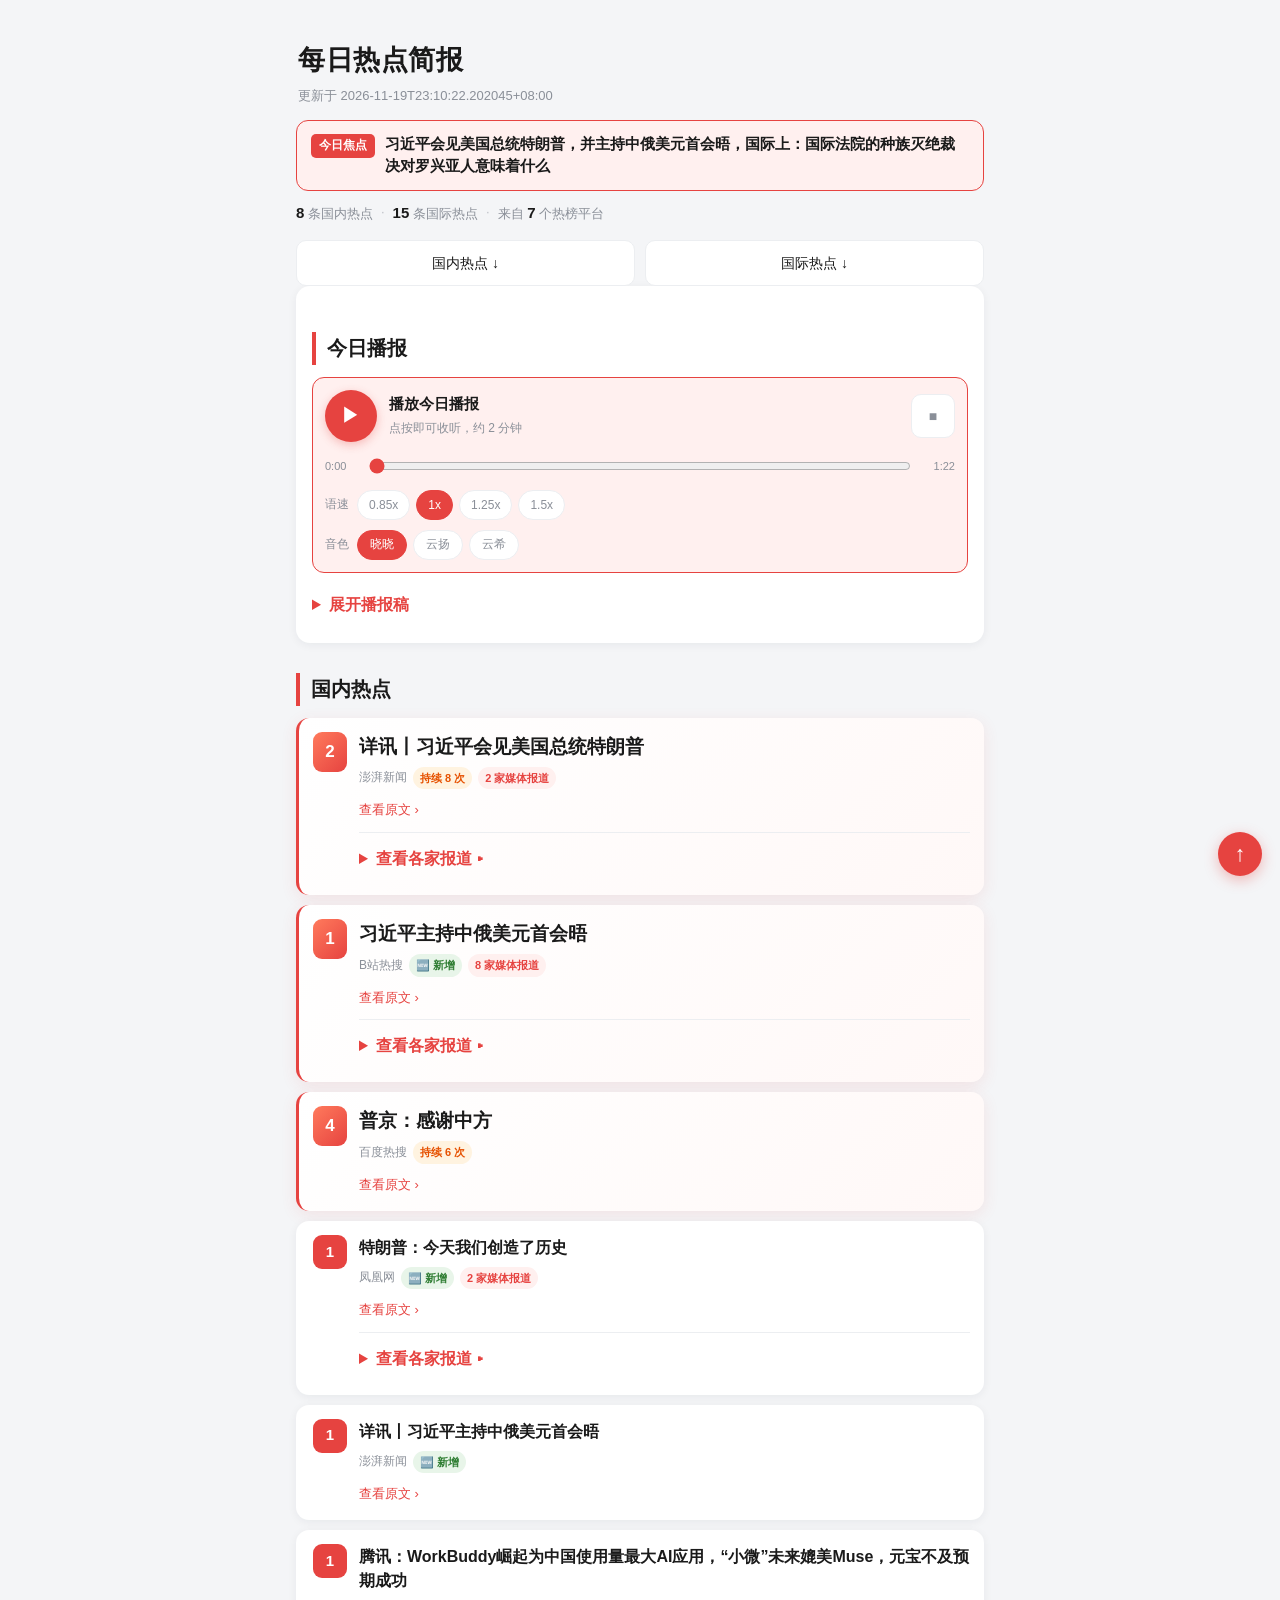
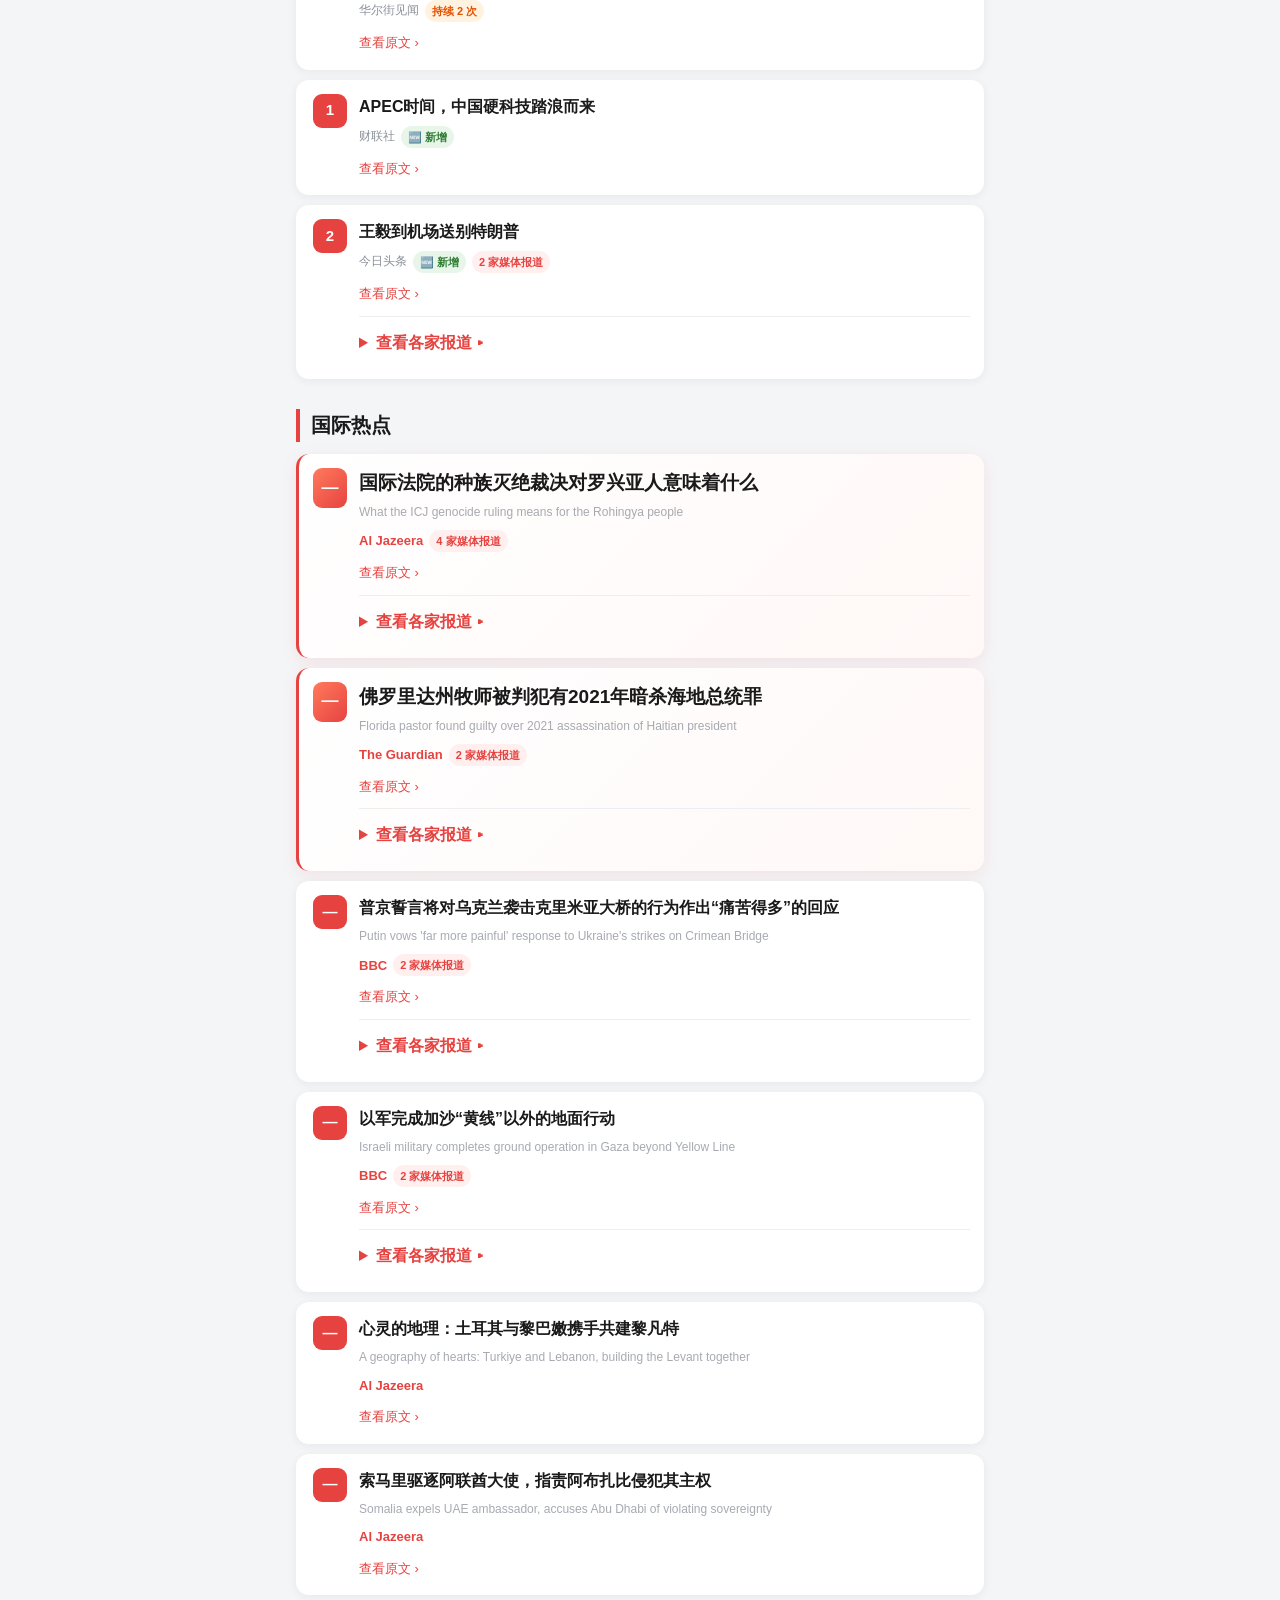
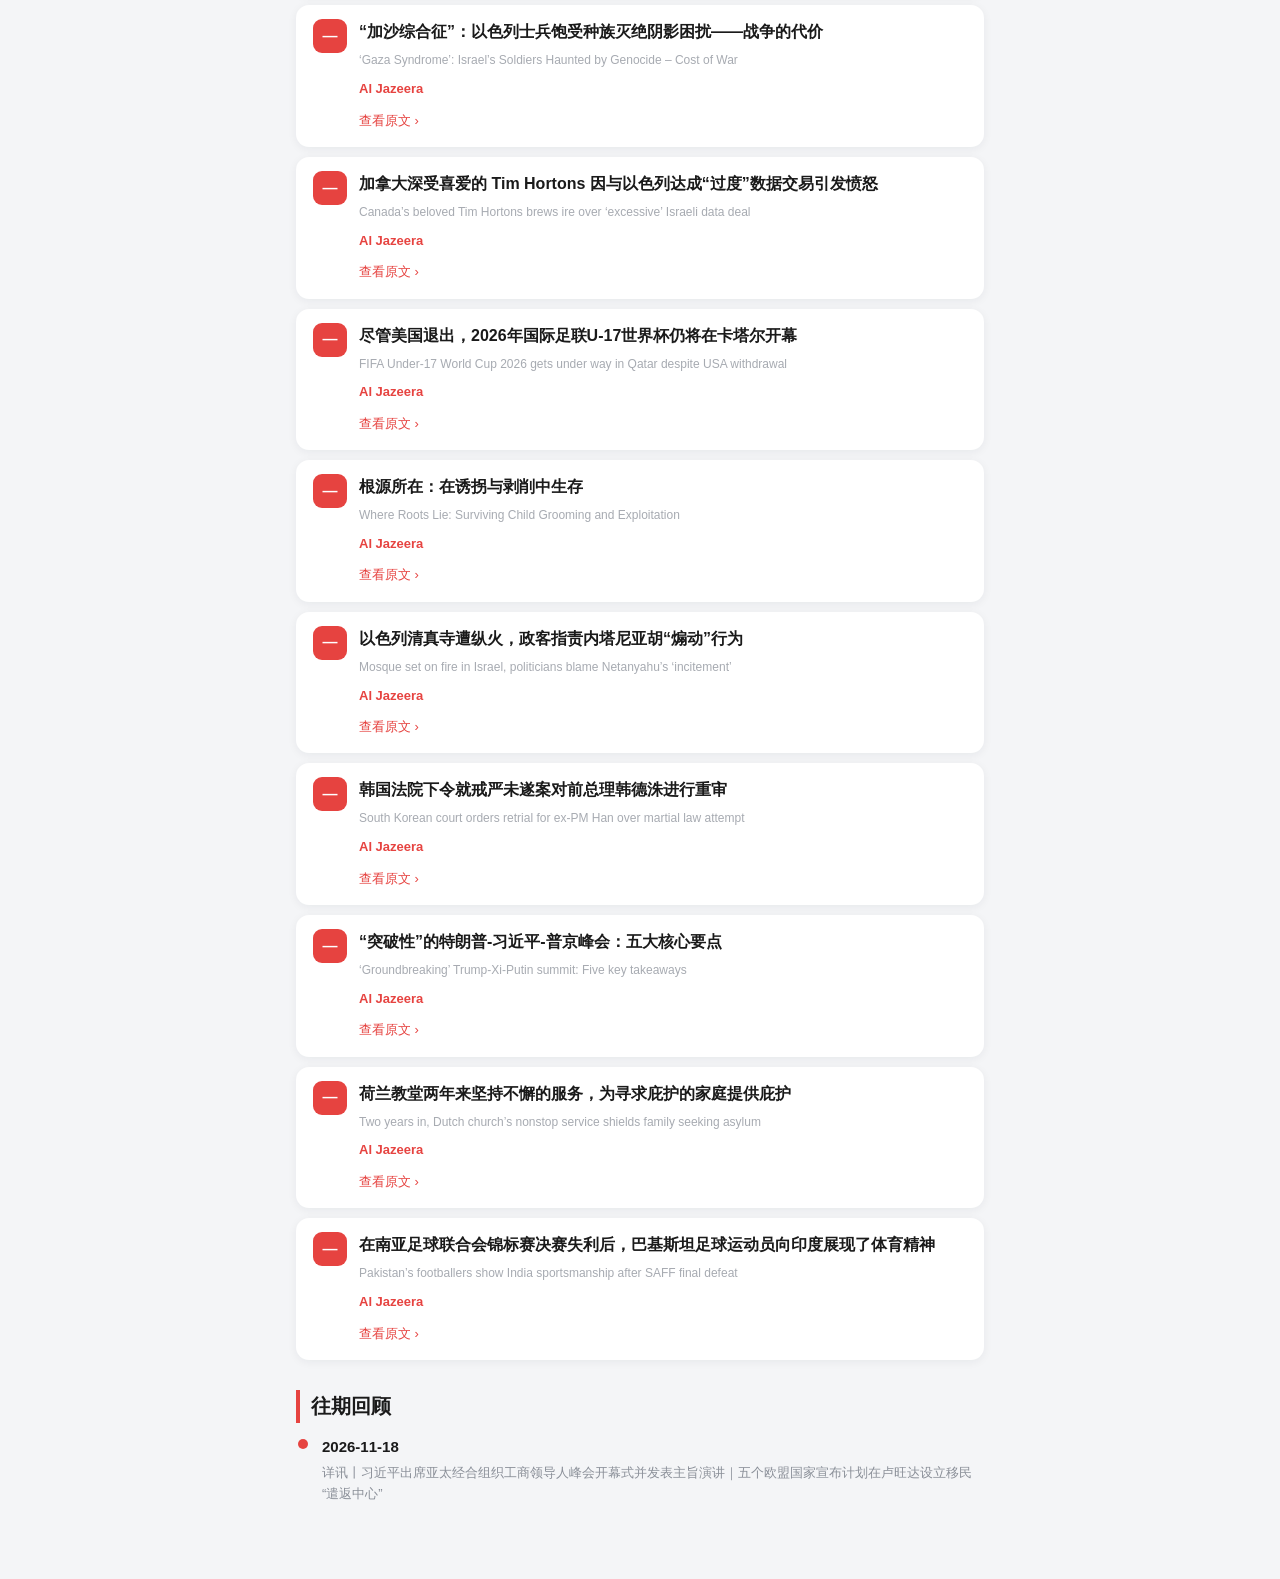
==== commit aa2b7b71: "自动更新简报 2026-11-19T15:11Z" ====
--- a/index.html
+++ b/index.html
@@ -1,7 +1,7 @@
 <!DOCTYPE html><html lang="zh-CN"><head><meta charset="UTF-8">
 <meta name="viewport" content="width=device-width,initial-scale=1">
 <title>每日热点简报 · 2026-11-19</title>
-<meta name="description" content="习近平将会见美国总统特朗普，并会见俄罗斯总统普京，国际上：针对罗兴亚人大屠杀，缅甸面临联合国法院的历史性种族灭绝裁决">
+<meta name="description" content="习近平会见美国总统特朗普，并主持中俄美元首会晤，国际上：国际法院的种族灭绝裁决对罗兴亚人意味着什么">
 
 <style>
 :root{
@@ -149,162 +149,179 @@
 
 </head><body><div class="wrap">
 <header><h1>每日热点简报</h1>
-<p class="sub">更新于 2026-11-19T13:44:26.144710+08:00</p></header>
-<div class="brief"><span class="brief-label">今日焦点</span><span class="brief-text">习近平将会见美国总统特朗普，并会见俄罗斯总统普京，国际上：针对罗兴亚人大屠杀，缅甸面临联合国法院的历史性种族灭绝裁决</span></div>
+<p class="sub">更新于 2026-11-19T23:10:22.202045+08:00</p></header>
+<div class="brief"><span class="brief-label">今日焦点</span><span class="brief-text">习近平会见美国总统特朗普，并主持中俄美元首会晤，国际上：国际法院的种族灭绝裁决对罗兴亚人意味着什么</span></div>
 <div class="overview"><span><b>8</b> 条国内热点</span><span class="sep">·</span><span><b>15</b> 条国际热点</span><span class="sep">·</span><span>来自 <b>7</b> 个热榜平台</span></div>
 <nav class="jump"><a href="#domestic">国内热点 ↓</a><a href="#international">国际热点 ↓</a></nav>
 <section class="broadcast" id="broadcast"><h2>今日播报</h2>
 <div class="player" id="player" data-mode="mp3" data-text="各位好，今天是11月19日，欢迎收听今日热点。
 
-首先关注国内外交动态。习近平将分别会见美国总统特朗普以及俄罗斯总统普京。在近期的一系列外交活动中，中俄两国元首同框亮相，中美元首也在深圳举行了会晤。对于中国领导人而言，这既是一个非凡的外交时刻，也伴随着风险。
-
-在财经方面，美股芯片股在深夜出现剧烈分化。受美联储纪要释放鹰派信号的影响，几乎所有官员都预计还需要加息。另外，字节跳动与微软据悉正在洽谈扩大云服务的合同。腾讯方面表示，其AI应用WorkBuddy已成为中国使用量最大的应用，公司未来还将推进小微与元宝等产品的相关工作。
-
-国际新闻方面，缅甸因针对罗兴亚人的大屠杀，正面临联合国法院关于种族灭绝的历史性裁决。以色列军方在加沙黄线之外发动了罕见的地面行动。埃隆·马斯克公开批评美国中期选举创纪录的支出相当愚蠢。在政坛动态上，美国民主党已提名哈基姆·杰弗里斯为众议院议长。此外，据相关机构预计，到2035年，穆斯林人数将超过基督徒，成为世界第一大宗教。
+首先来看国内新闻。习近平会见了美国总统特朗普，特朗普表示双方今天创造了历史。同时，习近平还主持了中俄美元首会晤，普京对中方表示感谢。在科技领域，腾讯旗下的WorkBuddy已成为中国使用量最大的AI应用，其“小微”功能未来有望媲美Muse，而元宝的表现则不及预期。
+
+接下来关注国际动态。国际法院关于种族灭绝的裁决，引发了外界对罗兴亚人处境的关注。在司法方面，一名佛罗里达州牧师被判犯有2021年暗杀海地总统罪。军事局势方面，普京誓言将对乌克兰袭击克里米亚大桥的行为作出“痛苦得多”的回应，与此同时，以色列军队已完成加沙“黄线”以外的地面行动。此外，土耳其与黎巴嫩正携手共建黎凡特。在外交纠纷方面，索马里指责阿联酋侵犯其主权，并已决定驱逐阿联酋大使。
 
 以上就是今天的要闻，明天同一时间再见。"><audio id="audioEl" preload="metadata" src="audio/voice-xiaoxiao.mp3"></audio><div class="player-row"><button type="button" class="play-btn" id="playBtn" aria-label="播放/暂停">▶</button><div class="player-info"><div class="player-title">播放今日播报</div><div class="player-status" id="playerStatus">点按即可收听，约 2 分钟</div></div><button type="button" class="stop-btn" id="stopBtn" aria-label="停止">■</button></div><div class="seek-row"><span class="time" id="curTime">0:00</span><input type="range" class="seek" id="seekBar" min="0" max="1000" value="0" aria-label="播放进度"><span class="time" id="durTime">0:00</span></div><div class="rate-row"><span>语速</span><button type="button" class="rate-btn" data-rate="0.85">0.85x</button><button type="button" class="rate-btn active" data-rate="1">1x</button><button type="button" class="rate-btn" data-rate="1.25">1.25x</button><button type="button" class="rate-btn" data-rate="1.5">1.5x</button></div><div class="voice-row"><span>音色</span><button type="button" class="voice-btn active" data-voice="xiaoxiao" data-src="audio/voice-xiaoxiao.mp3" title="女声 · 亲和自然">晓晓</button><button type="button" class="voice-btn" data-voice="yunyang" data-src="audio/voice-yunyang.mp3" title="男声 · 新闻主播">云扬</button><button type="button" class="voice-btn" data-voice="yunxi" data-src="audio/voice-yunxi.mp3" title="男声 · 年轻清晰">云希</button></div></div>
 <details><summary>展开播报稿</summary>
 <p class="script">各位好，今天是11月19日，欢迎收听今日热点。
 
-首先关注国内外交动态。习近平将分别会见美国总统特朗普以及俄罗斯总统普京。在近期的一系列外交活动中，中俄两国元首同框亮相，中美元首也在深圳举行了会晤。对于中国领导人而言，这既是一个非凡的外交时刻，也伴随着风险。
-
-在财经方面，美股芯片股在深夜出现剧烈分化。受美联储纪要释放鹰派信号的影响，几乎所有官员都预计还需要加息。另外，字节跳动与微软据悉正在洽谈扩大云服务的合同。腾讯方面表示，其AI应用WorkBuddy已成为中国使用量最大的应用，公司未来还将推进小微与元宝等产品的相关工作。
-
-国际新闻方面，缅甸因针对罗兴亚人的大屠杀，正面临联合国法院关于种族灭绝的历史性裁决。以色列军方在加沙黄线之外发动了罕见的地面行动。埃隆·马斯克公开批评美国中期选举创纪录的支出相当愚蠢。在政坛动态上，美国民主党已提名哈基姆·杰弗里斯为众议院议长。此外，据相关机构预计，到2035年，穆斯林人数将超过基督徒，成为世界第一大宗教。
+首先来看国内新闻。习近平会见了美国总统特朗普，特朗普表示双方今天创造了历史。同时，习近平还主持了中俄美元首会晤，普京对中方表示感谢。在科技领域，腾讯旗下的WorkBuddy已成为中国使用量最大的AI应用，其“小微”功能未来有望媲美Muse，而元宝的表现则不及预期。
+
+接下来关注国际动态。国际法院关于种族灭绝的裁决，引发了外界对罗兴亚人处境的关注。在司法方面，一名佛罗里达州牧师被判犯有2021年暗杀海地总统罪。军事局势方面，普京誓言将对乌克兰袭击克里米亚大桥的行为作出“痛苦得多”的回应，与此同时，以色列军队已完成加沙“黄线”以外的地面行动。此外，土耳其与黎巴嫩正携手共建黎凡特。在外交纠纷方面，索马里指责阿联酋侵犯其主权，并已决定驱逐阿联酋大使。
 
 以上就是今天的要闻，明天同一时间再见。</p></details>
 </section>
 <section id="domestic"><h2>国内热点</h2>
 <div class="cards">
 <article class="card headline">
+<div class="rank">2</div>
+<div class="body">
+<h3>详讯丨习近平会见美国总统特朗普</h3>
+<div class="meta-line">
+<span class="source">澎湃新闻</span>
+<span class="badge hot">持续 8 次</span>
+<span class="badge multi">2 家媒体报道</span>
+</div>
+<a class="link" href="https://www.thepaper.cn/newsDetail_forward_34511524" target="_blank" rel="noopener">查看原文 ›</a>
+<details class="views"><summary>查看各家报道 ▸</summary>
+<p class="hint">以下报道来自 3 家媒体，观点可能不同，请自行判断</p>
+<div class="view">
+<a href="https://www.thepaper.cn/newsDetail_forward_34511524" target="_blank" rel="noopener">澎湃新闻：详讯丨习近平会见美国总统特朗普</a>
+</div>
+<div class="view">
+<a href="https://www.cls.cn/detail/2538998" target="_blank" rel="noopener">财联社：详讯丨习近平会见美国总统特朗普</a>
+</div>
+<div class="view">
+<a href="https://www.cls.cn/detail/2538859" target="_blank" rel="noopener">财联社：习近平会见美国总统特朗普，高清大图来了</a>
+</div>
+</details>
+</div></article>
+<article class="card headline">
 <div class="rank">1</div>
 <div class="body">
-<h3>习近平将会见美国总统特朗普</h3>
+<h3>习近平主持中俄美元首会晤</h3>
 <div class="meta-line">
 <span class="source">B站热搜</span>
-<span class="badge hot">持续 7 次</span>
-<span class="badge multi">4 家媒体报道</span>
-</div>
-<a class="link" href="https://search.bilibili.com/all?keyword=%E4%B9%A0%E8%BF%91%E5%B9%B3%E5%B0%86%E4%BC%9A%E8%A7%81%E7%BE%8E%E5%9B%BD%E6%80%BB%E7%BB%9F%E7%89%B9%E6%9C%97%E6%99%AE" target="_blank" rel="noopener">查看原文 ›</a>
-<details class="views"><summary>查看各家报道 ▸</summary>
-<p class="hint">以下报道来自 4 家媒体，观点可能不同，请自行判断</p>
-<div class="view">
-<a href="https://search.bilibili.com/all?keyword=%E4%B9%A0%E8%BF%91%E5%B9%B3%E5%B0%86%E4%BC%9A%E8%A7%81%E7%BE%8E%E5%9B%BD%E6%80%BB%E7%BB%9F%E7%89%B9%E6%9C%97%E6%99%AE" target="_blank" rel="noopener">B站热搜：习近平将会见美国总统特朗普</a>
-</div>
-<div class="view">
-<a href="https://www.toutiao.com/trending/7709748419140718106/" target="_blank" rel="noopener">今日头条：习近平会见特朗普</a>
-</div>
-<div class="view">
-<a href="https://www.baidu.com/s?wd=%E4%B9%A0%E8%BF%91%E5%B9%B3%E5%B0%86%E4%BC%9A%E8%A7%81%E7%BE%8E%E5%9B%BD%E6%80%BB%E7%BB%9F%E7%89%B9%E6%9C%97%E6%99%AE" target="_blank" rel="noopener">百度热搜：习近平将会见美国总统特朗普</a>
-</div>
-<div class="view">
-<a href="https://www.thepaper.cn/newsDetail_forward_34504062" target="_blank" rel="noopener">澎湃新闻：详讯丨习近平迎接美国总统特朗普</a>
+<span class="badge new">🆕 新增</span>
+<span class="badge multi">8 家媒体报道</span>
+</div>
+<a class="link" href="https://search.bilibili.com/all?keyword=%E4%B9%A0%E8%BF%91%E5%B9%B3%E4%B8%BB%E6%8C%81%E4%B8%AD%E4%BF%84%E7%BE%8E%E5%85%83%E9%A6%96%E4%BC%9A%E6%99%A4" target="_blank" rel="noopener">查看原文 ›</a>
+<details class="views"><summary>查看各家报道 ▸</summary>
+<p class="hint">以下报道来自 12 家媒体，观点可能不同，请自行判断</p>
+<div class="view">
+<a href="https://search.bilibili.com/all?keyword=%E4%B9%A0%E8%BF%91%E5%B9%B3%E4%B8%BB%E6%8C%81%E4%B8%AD%E4%BF%84%E7%BE%8E%E5%85%83%E9%A6%96%E4%BC%9A%E6%99%A4" target="_blank" rel="noopener">B站热搜：习近平主持中俄美元首会晤</a>
+</div>
+<div class="view">
+<a href="https://www.toutiao.com/trending/7709805042211209235/" target="_blank" rel="noopener">今日头条：中俄美元首和平宣言</a>
+</div>
+<div class="view">
+<a href="https://s.weibo.com/weibo?q=%23%E4%B8%AD%E4%BF%84%E7%BE%8E%E5%85%83%E9%A6%96%E5%92%8C%E5%B9%B3%E5%AE%A3%E8%A8%80%23&amp;t=31&amp;band_rank=1&amp;Refer=top" target="_blank" rel="noopener">微博热搜：中俄美元首和平宣言</a>
+</div>
+<div class="view">
+<a href="https://www.douyin.com/hot/2748056" target="_blank" rel="noopener">抖音热榜：中俄美元首会晤</a>
+</div>
+<div class="view">
+<a href="https://www.baidu.com/s?wd=%E4%B8%AD%E4%BF%84%E7%BE%8E%E5%85%83%E9%A6%96%E4%BC%9A%E6%99%A4" target="_blank" rel="noopener">百度热搜：中俄美元首会晤</a>
+</div>
+<div class="view">
+<a href="https://www.douyin.com/hot/2754857" target="_blank" rel="noopener">抖音热榜：中俄美元首和平宣言</a>
+</div>
+<div class="view">
+<a href="https://search.bilibili.com/all?keyword=%E4%B8%AD%E4%BF%84%E7%BE%8E%E5%85%83%E9%A6%96%E5%92%8C%E5%B9%B3%E5%AE%A3%E8%A8%80" target="_blank" rel="noopener">B站热搜：中俄美元首和平宣言</a>
+</div>
+<div class="view">
+<a href="https://www.thepaper.cn/newsDetail_forward_34512539" target="_blank" rel="noopener">澎湃新闻：中俄美元首和平宣言</a>
+</div>
+<div class="view">
+<a href="https://wallstreetcn.com/articles/3786290" target="_blank" rel="noopener">华尔街见闻：中俄美元首和平宣言</a>
+</div>
+<div class="view">
+<a href="https://www.cls.cn/detail/2539282" target="_blank" rel="noopener">财联社：详讯丨习近平主持中俄美元首会晤</a>
+</div>
+<div class="view">
+<a href="https://www.cls.cn/detail/2539122" target="_blank" rel="noopener">财联社：中俄美元首会晤高清大图</a>
+</div>
+<div class="view">
+<a href="https://www.cls.cn/detail/2539209" target="_blank" rel="noopener">财联社：中俄美元首和平宣言</a>
 </div>
 </details>
 </div></article>
 <article class="card headline">
-<div class="rank">2</div>
-<div class="body">
-<h3>详讯丨习近平会见俄罗斯总统普京</h3>
-<div class="meta-line">
-<span class="source">澎湃新闻</span>
-<span class="badge hot">持续 9 次</span>
-</div>
-<a class="link" href="https://www.thepaper.cn/newsDetail_forward_34503686" target="_blank" rel="noopener">查看原文 ›</a>
-</div></article>
-<article class="card headline">
-<div class="rank">3</div>
-<div class="body">
-<h3>中俄美元首同框</h3>
-<div class="meta-line">
-<span class="source">B站热搜</span>
-<span class="badge hot">持续 2 次</span>
-<span class="badge multi">4 家媒体报道</span>
-</div>
-<a class="link" href="https://search.bilibili.com/all?keyword=%E4%B8%AD%E4%BF%84%E7%BE%8E%E5%85%83%E9%A6%96%E5%90%8C%E6%A1%86" target="_blank" rel="noopener">查看原文 ›</a>
-<details class="views"><summary>查看各家报道 ▸</summary>
-<p class="hint">以下报道来自 4 家媒体，观点可能不同，请自行判断</p>
-<div class="view">
-<a href="https://search.bilibili.com/all?keyword=%E4%B8%AD%E4%BF%84%E7%BE%8E%E5%85%83%E9%A6%96%E5%90%8C%E6%A1%86" target="_blank" rel="noopener">B站热搜：中俄美元首同框</a>
-</div>
-<div class="view">
-<a href="https://s.weibo.com/weibo?q=%23%E4%B8%AD%E4%BF%84%E7%BE%8E%E5%85%83%E9%A6%96%E5%BA%A7%E9%A9%BE%E9%A6%96%E6%AC%A1%E5%90%8C%E6%A1%86%23&amp;t=31&amp;band_rank=17&amp;Refer=top" target="_blank" rel="noopener">微博热搜：中俄美元首座驾首次同框</a>
-</div>
-<div class="view">
-<a href="https://www.baidu.com/s?wd=%E4%B8%AD%E4%BF%84%E7%BE%8E%E5%85%83%E9%A6%96%E5%BA%A7%E9%A9%BE%E9%A6%96%E6%AC%A1%E5%90%8C%E6%A1%86" target="_blank" rel="noopener">百度热搜：中俄美元首座驾首次同框</a>
-</div>
-<div class="view">
-<a href="https://www.toutiao.com/trending/7709411483519778879/" target="_blank" rel="noopener">今日头条：中俄美元首同框</a>
-</div>
-</details>
+<div class="rank">4</div>
+<div class="body">
+<h3>普京：感谢中方</h3>
+<div class="meta-line">
+<span class="source">百度热搜</span>
+<span class="badge hot">持续 6 次</span>
+</div>
+<a class="link" href="https://www.baidu.com/s?wd=%E6%99%AE%E4%BA%AC%EF%BC%9A%E6%84%9F%E8%B0%A2%E4%B8%AD%E6%96%B9" target="_blank" rel="noopener">查看原文 ›</a>
 </div></article>
 <article class="card">
 <div class="rank">1</div>
 <div class="body">
-<h3>中美元首深圳会晤</h3>
-<div class="meta-line">
-<span class="source">微博热搜</span>
+<h3>特朗普：今天我们创造了历史</h3>
+<div class="meta-line">
+<span class="source">凤凰网</span>
 <span class="badge new">🆕 新增</span>
 <span class="badge multi">2 家媒体报道</span>
 </div>
-<a class="link" href="https://s.weibo.com/weibo?q=%23%E4%B8%AD%E7%BE%8E%E5%85%83%E9%A6%96%E6%B7%B1%E5%9C%B3%E4%BC%9A%E6%99%A4%23&amp;t=31&amp;band_rank=1&amp;Refer=top" target="_blank" rel="noopener">查看原文 ›</a>
+<a class="link" href="https://news.ifeng.com/c/8yBj2ss25v1" target="_blank" rel="noopener">查看原文 ›</a>
 <details class="views"><summary>查看各家报道 ▸</summary>
 <p class="hint">以下报道来自 2 家媒体，观点可能不同，请自行判断</p>
 <div class="view">
-<a href="https://s.weibo.com/weibo?q=%23%E4%B8%AD%E7%BE%8E%E5%85%83%E9%A6%96%E6%B7%B1%E5%9C%B3%E4%BC%9A%E6%99%A4%23&amp;t=31&amp;band_rank=1&amp;Refer=top" target="_blank" rel="noopener">微博热搜：中美元首深圳会晤</a>
-</div>
-<div class="view">
-<a href="https://www.douyin.com/hot/2754044" target="_blank" rel="noopener">抖音热榜：中美元首在深圳会晤</a>
+<a href="https://news.ifeng.com/c/8yBj2ss25v1" target="_blank" rel="noopener">凤凰网：特朗普：今天我们创造了历史</a>
+</div>
+<div class="view">
+<a href="https://www.baidu.com/s?wd=%E7%89%B9%E6%9C%97%E6%99%AE%EF%BC%9A%E6%88%91%E4%BB%AC%E5%88%9B%E9%80%A0%E4%BA%86%E5%8E%86%E5%8F%B2" target="_blank" rel="noopener">百度热搜：特朗普：我们创造了历史</a>
 </div>
 </details>
 </div></article>
 <article class="card">
 <div class="rank">1</div>
 <div class="body">
-<h3>【早报】深夜巨震，美股芯片股剧烈分化；美联储纪要放鹰，几乎所有官员预计还需加息；字节、微软据悉洽谈扩容云合同</h3>
+<h3>详讯丨习近平主持中俄美元首会晤</h3>
+<div class="meta-line">
+<span class="source">澎湃新闻</span>
+<span class="badge new">🆕 新增</span>
+</div>
+<a class="link" href="https://www.thepaper.cn/newsDetail_forward_34513086" target="_blank" rel="noopener">查看原文 ›</a>
+</div></article>
+<article class="card">
+<div class="rank">1</div>
+<div class="body">
+<h3>腾讯：WorkBuddy崛起为中国使用量最大AI应用，“小微”未来媲美Muse，元宝不及预期成功</h3>
+<div class="meta-line">
+<span class="source">华尔街见闻</span>
+<span class="badge hot">持续 2 次</span>
+</div>
+<a class="link" href="https://wallstreetcn.com/articles/3786214" target="_blank" rel="noopener">查看原文 ›</a>
+</div></article>
+<article class="card">
+<div class="rank">1</div>
+<div class="body">
+<h3>APEC时间，中国硬科技踏浪而来</h3>
 <div class="meta-line">
 <span class="source">财联社</span>
 <span class="badge new">🆕 新增</span>
 </div>
-<a class="link" href="https://www.cls.cn/detail/2538438" target="_blank" rel="noopener">查看原文 ›</a>
-</div></article>
-<article class="card">
-<div class="rank">1</div>
-<div class="body">
-<h3>腾讯：WorkBuddy崛起为中国使用量最大AI应用，“小微”未来媲美Muse，元宝不及预期成功</h3>
-<div class="meta-line">
-<span class="source">华尔街见闻</span>
-<span class="badge new">🆕 新增</span>
-</div>
-<a class="link" href="https://wallstreetcn.com/articles/3786214" target="_blank" rel="noopener">查看原文 ›</a>
-</div></article>
-<article class="card">
-<div class="rank">1</div>
-<div class="body">
-<h3>中俄美元首深圳会晤，三方协调如何走向持续稳定？</h3>
-<div class="meta-line">
-<span class="source">凤凰网</span>
-<span class="badge new">🆕 新增</span>
-</div>
-<a class="link" href="https://news.ifeng.com/c/8yAi22mwp47" target="_blank" rel="noopener">查看原文 ›</a>
+<a class="link" href="https://www.cls.cn/detail/2539221" target="_blank" rel="noopener">查看原文 ›</a>
 </div></article>
 <article class="card">
 <div class="rank">2</div>
 <div class="body">
-<h3>特朗普感激中国</h3>
+<h3>王毅到机场送别特朗普</h3>
 <div class="meta-line">
 <span class="source">今日头条</span>
 <span class="badge new">🆕 新增</span>
 <span class="badge multi">2 家媒体报道</span>
 </div>
-<a class="link" href="https://www.toutiao.com/trending/7709399404008230463/" target="_blank" rel="noopener">查看原文 ›</a>
+<a class="link" href="https://www.toutiao.com/trending/7709633676031643199/" target="_blank" rel="noopener">查看原文 ›</a>
 <details class="views"><summary>查看各家报道 ▸</summary>
 <p class="hint">以下报道来自 2 家媒体，观点可能不同，请自行判断</p>
 <div class="view">
-<a href="https://www.toutiao.com/trending/7709399404008230463/" target="_blank" rel="noopener">今日头条：特朗普感激中国</a>
-</div>
-<div class="view">
-<a href="https://s.weibo.com/weibo?q=%23%E7%89%B9%E6%9C%97%E6%99%AE%E6%84%9F%E6%BF%80%E4%B8%AD%E5%9B%BD%23&amp;t=31&amp;band_rank=19&amp;Refer=top" target="_blank" rel="noopener">微博热搜：特朗普感激中国</a>
+<a href="https://www.toutiao.com/trending/7709633676031643199/" target="_blank" rel="noopener">今日头条：王毅到机场送别特朗普</a>
+</div>
+<div class="view">
+<a href="https://www.baidu.com/s?wd=%E7%8E%8B%E6%AF%85%E6%9C%BA%E5%9C%BA%E9%80%81%E5%88%AB%E7%89%B9%E6%9C%97%E6%99%AE+%E4%BA%8C%E4%BA%BA%E9%95%BF%E6%97%B6%E9%97%B4%E4%BA%A4%E8%B0%88" target="_blank" rel="noopener">百度热搜：王毅机场送别特朗普 二人长时间交谈</a>
 </div>
 </details>
 </div></article>
@@ -315,31 +332,85 @@
 <article class="card headline">
 <div class="rank">—</div>
 <div class="body">
-<h3>针对罗兴亚人大屠杀，缅甸面临联合国法院的历史性种族灭绝裁决</h3>
-<p class="en">Myanmar faces historic genocide verdict at UN court over Rohingya massacres</p>
+<h3>国际法院的种族灭绝裁决对罗兴亚人意味着什么</h3>
+<p class="en">What the ICJ genocide ruling means for the Rohingya people</p>
+<div class="meta-line">
+<span class="source">Al Jazeera</span>
+<span class="badge multi">4 家媒体报道</span>
+</div>
+<a class="link" href="https://www.aljazeera.com/news/2026/11/19/what-the-icj-ruling-means-for-the-rohingya?traffic_source=rss" target="_blank" rel="noopener">查看原文 ›</a>
+<details class="views"><summary>查看各家报道 ▸</summary>
+<p class="hint">以下报道来自 4 家媒体，观点可能不同，请自行判断</p>
+<div class="view">
+<a href="https://www.aljazeera.com/news/2026/11/19/what-the-icj-ruling-means-for-the-rohingya?traffic_source=rss" target="_blank" rel="noopener">Al Jazeera：国际法院的种族灭绝裁决对罗兴亚人意味着什么</a>
+<span class="en">What the ICJ genocide ruling means for the Rohingya people</span>
+</div>
+<div class="view">
+<img class="view-img" src="https://s.france24.com/media/display/1839856c-e421-11f1-9169-6b451f569414/w:1024/p:16x9/EN-20261119-140816-141029-CS.jpg" loading="lazy" onerror="this.style.display='none'">
+<a href="https://www.france24.com/en/icj-rules-myanmar-committed-genocide-against-the-rohingya" target="_blank" rel="noopener">France 24：国际法院裁定缅甸对罗兴亚人实施种族灭绝</a>
+<span class="en">ICJ rules Myanmar committed genocide against the Rohingya</span>
+</div>
+<div class="view">
+<a href="https://www.npr.org/2026/11/19/g-s1-154340/un-court-myanmar-genocide-rohingya" target="_blank" rel="noopener">NPR：联合国最高法院裁定缅甸对罗兴亚人实施种族灭绝</a>
+<span class="en">Top U.N. court rules Myanmar committed genocide against the Rohingya</span>
+</div>
+<div class="view">
+<a href="https://news.google.com/rss/articles/[base64]?oc=5" target="_blank" rel="noopener">Google News：联合国最高法院裁定缅甸对罗兴亚人犯下种族灭绝罪 - 半岛电视台</a>
+<span class="en">UN’s top court finds Myanmar guilty of genocide against Rohingya - Al Jazeera</span>
+</div>
+</details>
+</div></article>
+<article class="card headline">
+<div class="rank">—</div>
+<div class="body">
+<h3>佛罗里达州牧师被判犯有2021年暗杀海地总统罪</h3>
+<p class="en">Florida pastor found guilty over 2021 assassination of Haitian president</p>
+<div class="meta-line">
+<span class="source">The Guardian</span>
+<span class="badge multi">2 家媒体报道</span>
+</div>
+<a class="link" href="https://www.theguardian.com/us-news/2026/nov/18/florida-pastor-guilty-haiti-president-assassination" target="_blank" rel="noopener">查看原文 ›</a>
+<details class="views"><summary>查看各家报道 ▸</summary>
+<p class="hint">以下报道来自 2 家媒体，观点可能不同，请自行判断</p>
+<div class="view">
+<a href="https://www.theguardian.com/us-news/2026/nov/18/florida-pastor-guilty-haiti-president-assassination" target="_blank" rel="noopener">The Guardian：佛罗里达州牧师被判犯有2021年暗杀海地总统罪</a>
+<span class="en">Florida pastor found guilty over 2021 assassination of Haitian president</span>
+</div>
+<div class="view">
+<img class="view-img" src="https://ichef.bbci.co.uk/ace/standard/1024/cpsprodpb/e31d/live/a9425010-e409-11f1-ab35-e1af93fa5cce.jpg" loading="lazy" onerror="this.style.display='none'">
+<a href="https://www.bbc.co.uk/news/articles/cm702q0lg50po?at_medium=RSS&amp;at_campaign=rss" target="_blank" rel="noopener">BBC：佛罗里达州牧师因参与刺杀海地总统被判有罪</a>
+<span class="en">Florida pastor found guilty over role in assassination of Haitian president</span>
+</div>
+</details>
+</div></article>
+<article class="card">
+<div class="rank">—</div>
+<div class="body">
+<h3>普京誓言将对乌克兰袭击克里米亚大桥的行为作出“痛苦得多”的回应</h3>
+<p class="en">Putin vows &#x27;far more painful&#x27; response to Ukraine&#x27;s strikes on Crimean Bridge</p>
 <div class="meta-line">
 <span class="source">BBC</span>
 <span class="badge multi">2 家媒体报道</span>
 </div>
-<a class="link" href="https://www.bbc.co.uk/news/articles/c5m2l90ez144o?at_medium=RSS&amp;at_campaign=rss" target="_blank" rel="noopener">查看原文 ›</a>
+<a class="link" href="https://www.bbc.co.uk/news/articles/cm879dqn3e1jo?at_medium=RSS&amp;at_campaign=rss" target="_blank" rel="noopener">查看原文 ›</a>
 <details class="views"><summary>查看各家报道 ▸</summary>
 <p class="hint">以下报道来自 2 家媒体，观点可能不同，请自行判断</p>
 <div class="view">
-<img class="view-img" src="https://ichef.bbci.co.uk/ace/standard/1024/cpsprodpb/67fc/live/b89f41e0-e336-11f1-9479-d17d3e98c29d.jpg" loading="lazy" onerror="this.style.display='none'">
-<a href="https://www.bbc.co.uk/news/articles/c5m2l90ez144o?at_medium=RSS&amp;at_campaign=rss" target="_blank" rel="noopener">BBC：针对罗兴亚人大屠杀，缅甸面临联合国法院的历史性种族灭绝裁决</a>
-<span class="en">Myanmar faces historic genocide verdict at UN court over Rohingya massacres</span>
-</div>
-<div class="view">
-<a href="https://news.google.com/rss/articles/CBMiW0FVX3lxTE9OaGZfX2FoWHppbFJsYnQtYm15bHh6c05XYWNZMGY0dl9UeElHa1BWN3JGRkNvTEZDdF9qcHcyQm9MMExmWVJ1QThGTVVfYU1fcUx3cFFYZE1YbEU?oc=5" target="_blank" rel="noopener">Google News：缅甸因罗兴亚人屠杀案面临联合国法院的历史性种族灭绝裁决 - BBC</a>
-<span class="en">Myanmar faces historic genocide verdict at UN court over Rohingya massacres - BBC</span>
-</div>
-</details>
-</div></article>
-<article class="card headline">
-<div class="rank">—</div>
-<div class="body">
-<h3>以色列军方在加沙“黄线”之外发动罕见的地面行动</h3>
-<p class="en">Israeli military launches rare ground operation in Gaza beyond Yellow Line</p>
+<img class="view-img" src="https://ichef.bbci.co.uk/ace/standard/1024/cpsprodpb/4dc7/live/1a9ba6c0-e424-11f1-b782-6bf340d7e154.jpg" loading="lazy" onerror="this.style.display='none'">
+<a href="https://www.bbc.co.uk/news/articles/cm879dqn3e1jo?at_medium=RSS&amp;at_campaign=rss" target="_blank" rel="noopener">BBC：普京誓言将对乌克兰袭击克里米亚大桥的行为作出“痛苦得多”的回应</a>
+<span class="en">Putin vows &#x27;far more painful&#x27; response to Ukraine&#x27;s strikes on Crimean Bridge</span>
+</div>
+<div class="view">
+<a href="https://news.google.com/rss/articles/CBMiW0FVX3lxTE9WV1BxNmRrQUFiOTMxd3laUEdOa2I1dzNZZWlqWnFfQW5ic05OSTJuYjhFTkpIMUprN2tyeWlEMGRmdWJEallEUVRjSnpzcXdEbTl5SXdFZEZtVWM?oc=5" target="_blank" rel="noopener">Google News：普京誓言对乌克兰袭击克里米亚大桥的行为作出“痛苦得多”的回应 - BBC</a>
+<span class="en">Putin vows &#x27;far more painful&#x27; response to Ukraine&#x27;s strikes on Crimean Bridge - BBC</span>
+</div>
+</details>
+</div></article>
+<article class="card">
+<div class="rank">—</div>
+<div class="body">
+<h3>以军完成加沙“黄线”以外的地面行动</h3>
+<p class="en">Israeli military completes ground operation in Gaza beyond Yellow Line</p>
 <div class="meta-line">
 <span class="source">BBC</span>
 <span class="badge multi">2 家媒体报道</span>
@@ -349,184 +420,124 @@
 <p class="hint">以下报道来自 2 家媒体，观点可能不同，请自行判断</p>
 <div class="view">
 <img class="view-img" src="https://ichef.bbci.co.uk/ace/standard/1024/cpsprodpb/ee79/live/56061990-e382-11f1-a094-5fdc692f3e33.jpg" loading="lazy" onerror="this.style.display='none'">
-<a href="https://www.bbc.co.uk/news/articles/cw8r7510degno?at_medium=RSS&amp;at_campaign=rss" target="_blank" rel="noopener">BBC：以色列军方在加沙“黄线”之外发动罕见的地面行动</a>
-<span class="en">Israeli military launches rare ground operation in Gaza beyond Yellow Line</span>
-</div>
-<div class="view">
-<a href="https://news.google.com/rss/articles/CBMiW0FVX3lxTE9hTVBjZ3ZTR2x5c0NaYmhGUl9VUUg0enFwUWNmUW9RR0hNSElNN1NfRWxMRkdDWkx6UFZNY0xlMG9WNUJfU0V4amltWU1WOGN6Ykt6WVktakgwaG8?oc=5" target="_blank" rel="noopener">Google News：以色列军方在加沙“黄线”以外地区发起罕见地面行动 - BBC</a>
-<span class="en">Israeli military launches rare ground operation in Gaza beyond Yellow Line - BBC</span>
-</div>
-</details>
-</div></article>
-<article class="card">
-<div class="rank">—</div>
-<div class="body">
-<h3>埃隆·马斯克称美国中期选举创纪录的支出“相当愚蠢”</h3>
-<p class="en">Elon Musk says record spending on US midterms was &#x27;pretty foolish&#x27;</p>
-<div class="meta-line">
-<span class="source">BBC</span>
-<span class="badge multi">2 家媒体报道</span>
-</div>
-<a class="link" href="https://www.bbc.co.uk/news/articles/cm9q8j2z3gg8o?at_medium=RSS&amp;at_campaign=rss" target="_blank" rel="noopener">查看原文 ›</a>
-<details class="views"><summary>查看各家报道 ▸</summary>
-<p class="hint">以下报道来自 2 家媒体，观点可能不同，请自行判断</p>
-<div class="view">
-<img class="view-img" src="https://ichef.bbci.co.uk/ace/standard/1024/cpsprodpb/3333/live/c9ef87a0-e3b5-11f1-ac8e-bf9cbaf16b78.jpg" loading="lazy" onerror="this.style.display='none'">
-<a href="https://www.bbc.co.uk/news/articles/cm9q8j2z3gg8o?at_medium=RSS&amp;at_campaign=rss" target="_blank" rel="noopener">BBC：埃隆·马斯克称美国中期选举创纪录的支出“相当愚蠢”</a>
-<span class="en">Elon Musk says record spending on US midterms was &#x27;pretty foolish&#x27;</span>
-</div>
-<div class="view">
-<a href="https://www.aljazeera.com/news/2026/11/19/elon-musk-says-he-feels-pretty-foolish-about-us-midterm-spending?traffic_source=rss" target="_blank" rel="noopener">Al Jazeera：埃隆·马斯克称对美国中期选举支出感到“相当愚蠢”</a>
-<span class="en">Elon Musk says he feels ‘pretty foolish’ about US midterm spending</span>
-</div>
-</details>
-</div></article>
-<article class="card">
-<div class="rank">—</div>
-<div class="body">
-<h3>民主党提名哈基姆·杰弗里斯为美国众议院议长</h3>
-<p class="en">Democrats nominate Hakeem Jeffries to be US Speaker of the House</p>
-<div class="meta-line">
-<span class="source">BBC</span>
-<span class="badge multi">2 家媒体报道</span>
-</div>
-<a class="link" href="https://www.bbc.co.uk/news/articles/cmy49873dn95o?at_medium=RSS&amp;at_campaign=rss" target="_blank" rel="noopener">查看原文 ›</a>
-<details class="views"><summary>查看各家报道 ▸</summary>
-<p class="hint">以下报道来自 2 家媒体，观点可能不同，请自行判断</p>
-<div class="view">
-<img class="view-img" src="https://ichef.bbci.co.uk/ace/standard/1024/cpsprodpb/128f/live/04ac0df0-e366-11f1-9f51-4bfc31543510.jpg" loading="lazy" onerror="this.style.display='none'">
-<a href="https://www.bbc.co.uk/news/articles/cmy49873dn95o?at_medium=RSS&amp;at_campaign=rss" target="_blank" rel="noopener">BBC：民主党提名哈基姆·杰弗里斯为美国众议院议长</a>
-<span class="en">Democrats nominate Hakeem Jeffries to be US Speaker of the House</span>
-</div>
-<div class="view">
-<img class="view-img" src="https://s.france24.com/media/display/a8e4f9b8-e389-11f1-908f-1ba7ddfab527/w:1024/p:16x9/EN-20261118-204203-204553-CS.jpg" loading="lazy" onerror="this.style.display='none'">
-<a href="https://www.france24.com/en/us-democrats-nominate-jeffries-to-be-first-black-house-speaker" target="_blank" rel="noopener">France 24：美国民主党提名杰弗里斯为首位黑人众议院议长</a>
-<span class="en">US Democrats nominate Jeffries to be first Black House speaker</span>
-</div>
-</details>
-</div></article>
-<article class="card">
-<div class="rank">—</div>
-<div class="body">
-<h3>预计到2035年，穆斯林人数将超过基督徒，成为世界第一大宗教 - PBS</h3>
-<p class="en">Muslims are projected to outnumber Christians by 2035 as the world&#x27;s largest religion - PBS</p>
-<div class="meta-line">
-<span class="source">Google News</span>
-<span class="badge multi">2 家媒体报道</span>
-</div>
-<a class="link" href="https://news.google.com/rss/articles/[base64]?oc=5" target="_blank" rel="noopener">查看原文 ›</a>
-<details class="views"><summary>查看各家报道 ▸</summary>
-<p class="hint">以下报道来自 2 家媒体，观点可能不同，请自行判断</p>
-<div class="view">
-<a href="https://news.google.com/rss/articles/[base64]?oc=5" target="_blank" rel="noopener">Google News：预计到2035年，穆斯林人数将超过基督徒，成为世界第一大宗教 - PBS</a>
-<span class="en">Muslims are projected to outnumber Christians by 2035 as the world&#x27;s largest religion - PBS</span>
-</div>
-<div class="view">
-<img class="view-img" src="https://e3.365dm.com/26/11/1920x1080/skynews-islam-mecca_7409895.jpg?20261118210730" loading="lazy" onerror="this.style.display='none'">
-<a href="https://news.sky.com/story/muslims-projected-to-outnumber-christians-by-2035-with-majority-in-uk-non-religious-by-2070-13613731" target="_blank" rel="noopener">Sky News：预计到2035年，全球穆斯林人数将超过基督徒</a>
-<span class="en">Muslims projected to outnumber Christians worldwide by 2035</span>
-</div>
-</details>
-</div></article>
-<article class="card">
-<div class="rank">—</div>
-<div class="body">
-<h3>对中国领导人习近平而言，这是一个非凡的外交时刻，但同时也伴随着风险</h3>
-<p class="en">This is a remarkable diplomatic moment for China&#x27;s Xi - but it comes with pitfalls</p>
-<div class="meta-line">
-<span class="source">BBC</span>
-</div>
-<a class="link" href="https://www.bbc.co.uk/news/articles/cr9d75we51j1o?at_medium=RSS&amp;at_campaign=rss" target="_blank" rel="noopener">查看原文 ›</a>
-</div></article>
-<article class="card">
-<div class="rank">—</div>
-<div class="body">
-<h3>走进旧天然气管道，乌克兰正与俄罗斯进行一场地下战争</h3>
-<p class="en">Inside the old gas pipeline where Ukraine is fighting an underground war with Russia</p>
-<div class="meta-line">
-<span class="source">BBC</span>
-</div>
-<a class="link" href="https://www.bbc.co.uk/news/videos/c8p3vw4q6nzzo?at_medium=RSS&amp;at_campaign=rss" target="_blank" rel="noopener">查看原文 ›</a>
-</div></article>
-<article class="card">
-<div class="rank">—</div>
-<div class="body">
-<h3>AI巨头Anthropic在股票市场首次亮相前估值高达1.5万亿美元</h3>
-<p class="en">AI giant Anthropic valued at up to $1.5tn ahead of stock market debut</p>
-<div class="meta-line">
-<span class="source">BBC</span>
-</div>
-<a class="link" href="https://www.bbc.co.uk/news/articles/c6742m39xgzxo?at_medium=RSS&amp;at_campaign=rss" target="_blank" rel="noopener">查看原文 ›</a>
-</div></article>
-<article class="card">
-<div class="rank">—</div>
-<div class="body">
-<h3>梵高画作在经历纳粹历史争议后，以1.904亿美元的纪录价格成交</h3>
-<p class="en">Van Gogh painting sells for record $190.4m after row over its Nazi history</p>
-<div class="meta-line">
-<span class="source">BBC</span>
-</div>
-<a class="link" href="https://www.bbc.co.uk/news/articles/c5dj1dkwzvzwo?at_medium=RSS&amp;at_campaign=rss" target="_blank" rel="noopener">查看原文 ›</a>
-</div></article>
-<article class="card">
-<div class="rank">—</div>
-<div class="body">
-<h3>俄官员称克里米亚大桥再次遭到袭击</h3>
-<p class="en">Crimean Bridge attacked again, Russian official says</p>
-<div class="meta-line">
-<span class="source">BBC</span>
-</div>
-<a class="link" href="https://www.bbc.co.uk/news/articles/cm879dqn3e1jo?at_medium=RSS&amp;at_campaign=rss" target="_blank" rel="noopener">查看原文 ›</a>
-</div></article>
-<article class="card">
-<div class="rank">—</div>
-<div class="body">
-<h3>一名俄罗斯人因涉嫌刺探美国支持乌克兰的防御公司 Palantir 被捕</h3>
-<p class="en">Russian arrested for spying on US defence company Palantir over Ukraine support</p>
-<div class="meta-line">
-<span class="source">BBC</span>
-</div>
-<a class="link" href="https://www.bbc.co.uk/news/articles/cq20xg80ly47o?at_medium=RSS&amp;at_campaign=rss" target="_blank" rel="noopener">查看原文 ›</a>
-</div></article>
-<article class="card">
-<div class="rank">—</div>
-<div class="body">
-<h3>1987年法国高速公路旁发现四岁女童遭折磨致死案，其父母被判入狱</h3>
-<p class="en">Parents jailed for torture and death of four-year-old girl found along French motorway in 1987</p>
-<div class="meta-line">
-<span class="source">BBC</span>
-</div>
-<a class="link" href="https://www.bbc.co.uk/news/articles/c6lyw490z14jo?at_medium=RSS&amp;at_campaign=rss" target="_blank" rel="noopener">查看原文 ›</a>
-</div></article>
-<article class="card">
-<div class="rank">—</div>
-<div class="body">
-<h3>威廉与凯特结束印度访问，会见总理莫迪</h3>
-<p class="en">William and Kate meet PM Modi as they wrap up India tour</p>
-<div class="meta-line">
-<span class="source">BBC</span>
-</div>
-<a class="link" href="https://www.bbc.co.uk/news/articles/cq62ped2ypy4o?at_medium=RSS&amp;at_campaign=rss" target="_blank" rel="noopener">查看原文 ›</a>
-</div></article>
-<article class="card">
-<div class="rank">—</div>
-<div class="body">
-<h3>科威特表示，在美国袭击岛屿后，成功击退了两个月来伊朗的首次袭击</h3>
-<p class="en">Kuwait says it repelled first Iranian attack in two months after US strikes island</p>
-<div class="meta-line">
-<span class="source">BBC</span>
-</div>
-<a class="link" href="https://www.bbc.co.uk/news/articles/cw4gn9jeqjq7o?at_medium=RSS&amp;at_campaign=rss" target="_blank" rel="noopener">查看原文 ›</a>
-</div></article>
-<article class="card">
-<div class="rank">—</div>
-<div class="body">
-<h3>加纳购置耗资6000万美元的新总统专机引发公众愤怒</h3>
-<p class="en">Ghana&#x27;s new $60m presidential jet sparks public outrage</p>
-<div class="meta-line">
-<span class="source">BBC</span>
-</div>
-<a class="link" href="https://www.bbc.co.uk/news/articles/ck792dez8dp3o?at_medium=RSS&amp;at_campaign=rss" target="_blank" rel="noopener">查看原文 ›</a>
+<a href="https://www.bbc.co.uk/news/articles/cw8r7510degno?at_medium=RSS&amp;at_campaign=rss" target="_blank" rel="noopener">BBC：以军完成加沙“黄线”以外的地面行动</a>
+<span class="en">Israeli military completes ground operation in Gaza beyond Yellow Line</span>
+</div>
+<div class="view">
+<a href="https://news.google.com/rss/articles/CBMiW0FVX3lxTE9hTVBjZ3ZTR2x5c0NaYmhGUl9VUUg0enFwUWNmUW9RR0hNSElNN1NfRWxMRkdDWkx6UFZNY0xlMG9WNUJfU0V4amltWU1WOGN6Ykt6WVktakgwaG8?oc=5" target="_blank" rel="noopener">Google News：以色列军方完成在“黄线”以外的加沙地面行动 - BBC</a>
+<span class="en">Israeli military completes ground operation in Gaza beyond Yellow Line - BBC</span>
+</div>
+</details>
+</div></article>
+<article class="card">
+<div class="rank">—</div>
+<div class="body">
+<h3>心灵的地理：土耳其与黎巴嫩携手共建黎凡特</h3>
+<p class="en">A geography of hearts: Turkiye and Lebanon, building the Levant together</p>
+<div class="meta-line">
+<span class="source">Al Jazeera</span>
+</div>
+<a class="link" href="https://www.aljazeera.com/opinions/2026/11/19/a-geography-of-hearts-turkiye-and-lebanon-building-the-levant-together?traffic_source=rss" target="_blank" rel="noopener">查看原文 ›</a>
+</div></article>
+<article class="card">
+<div class="rank">—</div>
+<div class="body">
+<h3>索马里驱逐阿联酋大使，指责阿布扎比侵犯其主权</h3>
+<p class="en">Somalia expels UAE ambassador, accuses Abu Dhabi of violating sovereignty</p>
+<div class="meta-line">
+<span class="source">Al Jazeera</span>
+</div>
+<a class="link" href="https://www.aljazeera.com/news/2026/11/19/somalia-expels-uae-ambassador-accuses-abu-dhabi-of-violating-sovereignty?traffic_source=rss" target="_blank" rel="noopener">查看原文 ›</a>
+</div></article>
+<article class="card">
+<div class="rank">—</div>
+<div class="body">
+<h3>“加沙综合征”：以色列士兵饱受种族灭绝阴影困扰——战争的代价</h3>
+<p class="en">‘Gaza Syndrome’: Israel’s Soldiers Haunted by Genocide – Cost of War</p>
+<div class="meta-line">
+<span class="source">Al Jazeera</span>
+</div>
+<a class="link" href="https://www.aljazeera.com/video/al-jazeera-originals/2026/11/19/gaza-syndrome-israels-soldiers-haunted-by-genocide-cost-of-war?traffic_source=rss" target="_blank" rel="noopener">查看原文 ›</a>
+</div></article>
+<article class="card">
+<div class="rank">—</div>
+<div class="body">
+<h3>加拿大深受喜爱的 Tim Hortons 因与以色列达成“过度”数据交易引发愤怒</h3>
+<p class="en">Canada’s beloved Tim Hortons brews ire over ‘excessive’ Israeli data deal</p>
+<div class="meta-line">
+<span class="source">Al Jazeera</span>
+</div>
+<a class="link" href="https://www.aljazeera.com/features/2026/11/19/canadas-beloved-tim-hortons-brews-ire-over-excessive-israeli-data-deal?traffic_source=rss" target="_blank" rel="noopener">查看原文 ›</a>
+</div></article>
+<article class="card">
+<div class="rank">—</div>
+<div class="body">
+<h3>尽管美国退出，2026年国际足联U-17世界杯仍将在卡塔尔开幕</h3>
+<p class="en">FIFA Under-17 World Cup 2026 gets under way in Qatar despite USA withdrawal</p>
+<div class="meta-line">
+<span class="source">Al Jazeera</span>
+</div>
+<a class="link" href="https://www.aljazeera.com/sports/2026/11/19/fifa-under-17-world-cup-2026-gets-under-way-in-qatar-despite-usa-withdrawal?traffic_source=rss" target="_blank" rel="noopener">查看原文 ›</a>
+</div></article>
+<article class="card">
+<div class="rank">—</div>
+<div class="body">
+<h3>根源所在：在诱拐与剥削中生存</h3>
+<p class="en">Where Roots Lie: Surviving Child Grooming and Exploitation</p>
+<div class="meta-line">
+<span class="source">Al Jazeera</span>
+</div>
+<a class="link" href="https://www.aljazeera.com/video/witness/2026/11/19/where-roots-lie-surviving-child-grooming-and-exploitation?traffic_source=rss" target="_blank" rel="noopener">查看原文 ›</a>
+</div></article>
+<article class="card">
+<div class="rank">—</div>
+<div class="body">
+<h3>以色列清真寺遭纵火，政客指责内塔尼亚胡“煽动”行为</h3>
+<p class="en">Mosque set on fire in Israel, politicians blame Netanyahu’s ‘incitement’</p>
+<div class="meta-line">
+<span class="source">Al Jazeera</span>
+</div>
+<a class="link" href="https://www.aljazeera.com/news/2026/11/19/mosque-set-on-fire-in-israel-politicians-blame-netanyahus-incitement?traffic_source=rss" target="_blank" rel="noopener">查看原文 ›</a>
+</div></article>
+<article class="card">
+<div class="rank">—</div>
+<div class="body">
+<h3>韩国法院下令就戒严未遂案对前总理韩德洙进行重审</h3>
+<p class="en">South Korean court orders retrial for ex-PM Han over martial law attempt</p>
+<div class="meta-line">
+<span class="source">Al Jazeera</span>
+</div>
+<a class="link" href="https://www.aljazeera.com/news/2026/11/19/south-korean-court-orders-retrial-for-ex-pm-han-over-martial-law-attempt?traffic_source=rss" target="_blank" rel="noopener">查看原文 ›</a>
+</div></article>
+<article class="card">
+<div class="rank">—</div>
+<div class="body">
+<h3>“突破性”的特朗普-习近平-普京峰会：五大核心要点</h3>
+<p class="en">‘Groundbreaking’ Trump-Xi-Putin summit: Five key takeaways</p>
+<div class="meta-line">
+<span class="source">Al Jazeera</span>
+</div>
+<a class="link" href="https://www.aljazeera.com/news/2026/11/19/groundbreaking-trump-xi-putin-summit-five-key-takeaways?traffic_source=rss" target="_blank" rel="noopener">查看原文 ›</a>
+</div></article>
+<article class="card">
+<div class="rank">—</div>
+<div class="body">
+<h3>荷兰教堂两年来坚持不懈的服务，为寻求庇护的家庭提供庇护</h3>
+<p class="en">Two years in, Dutch church’s nonstop service shields family seeking asylum</p>
+<div class="meta-line">
+<span class="source">Al Jazeera</span>
+</div>
+<a class="link" href="https://www.aljazeera.com/news/2026/11/19/two-years-in-dutch-churchs-nonstop-service-shields-family-seeking-asylum?traffic_source=rss" target="_blank" rel="noopener">查看原文 ›</a>
+</div></article>
+<article class="card">
+<div class="rank">—</div>
+<div class="body">
+<h3>在南亚足球联合会锦标赛决赛失利后，巴基斯坦足球运动员向印度展现了体育精神</h3>
+<p class="en">Pakistan’s footballers show India sportsmanship after SAFF final defeat</p>
+<div class="meta-line">
+<span class="source">Al Jazeera</span>
+</div>
+<a class="link" href="https://www.aljazeera.com/video/newsfeed/2026/11/19/pakistans-footballers-show-india-sportsmanship-after-saff-final-defeat?traffic_source=rss" target="_blank" rel="noopener">查看原文 ›</a>
 </div></article>
 </div>
 </section>
@@ -534,5 +545,5 @@
 <li><div class="day-line"><span class="dot"></span><a href="archive/2026-11-18.html">2026-11-18</a></div><div class="day-sum">详讯丨习近平出席亚太经合组织工商领导人峰会开幕式并发表主旨演讲｜五个欧盟国家宣布计划在卢旺达设立移民“遣返中心”</div></li>
 </ul></section>
 </div><a class="to-top" href="#" aria-label="回到顶部">↑</a>
-<script>(function(){var player=document.getElementById('player');if(!player)return;var mode=player.getAttribute('data-mode');var audio=document.getElementById('audioEl');var playBtn=document.getElementById('playBtn');var stopBtn=document.getElementById('stopBtn');var statusEl=document.getElementById('playerStatus');var seekBar=document.getElementById('seekBar');var curTime=document.getElementById('curTime');var durTime=document.getElementById('durTime');var rateBtns=document.querySelectorAll('.rate-btn');var voiceBtns=document.querySelectorAll('.voice-btn');var voiceSelect=document.getElementById('browserVoice');var text="各位好，今天是11月19日，欢迎收听今日热点。\n\n首先关注国内外交动态。习近平将分别会见美国总统特朗普以及俄罗斯总统普京。在近期的一系列外交活动中，中俄两国元首同框亮相，中美元首也在深圳举行了会晤。对于中国领导人而言，这既是一个非凡的外交时刻，也伴随着风险。\n\n在财经方面，美股芯片股在深夜出现剧烈分化。受美联储纪要释放鹰派信号的影响，几乎所有官员都预计还需要加息。另外，字节跳动与微软据悉正在洽谈扩大云服务的合同。腾讯方面表示，其AI应用WorkBuddy已成为中国使用量最大的应用，公司未来还将推进小微与元宝等产品的相关工作。\n\n国际新闻方面，缅甸因针对罗兴亚人的大屠杀，正面临联合国法院关于种族灭绝的历史性裁决。以色列军方在加沙黄线之外发动了罕见的地面行动。埃隆·马斯克公开批评美国中期选举创纪录的支出相当愚蠢。在政坛动态上，美国民主党已提名哈基姆·杰弗里斯为众议院议长。此外，据相关机构预计，到2035年，穆斯林人数将超过基督徒，成为世界第一大宗教。\n\n以上就是今天的要闻，明天同一时间再见。";var rate=1,playing=false,utterance=null,startedAt=0,elapsed=0,seeking=false;function fmt(t){t=Math.max(0,Math.floor(t||0));return Math.floor(t/60)+':'+('0'+(t%60)).slice(-2);}function setStatus(s){statusEl.textContent=s;}function applyRate(){if(mode==='mp3'){audio.playbackRate=rate;}else if(utterance){utterance.rate=rate;}}function zhVoices(){var vs=(window.speechSynthesis&&speechSynthesis.getVoices())||[];return vs.filter(function(v){return v.lang&&v.lang.toLowerCase().indexOf('zh')===0;});}function fillVoiceSelect(){if(!voiceSelect)return;var z=zhVoices();if(!z.length){voiceSelect.innerHTML='<option>浏览器默认中文</option>';return;}voiceSelect.innerHTML=z.map(function(v,i){return '<option value="'+i+'">'+v.name+'</option>';}).join('');}if('speechSynthesis' in window){fillVoiceSelect();speechSynthesis.onvoiceschanged=fillVoiceSelect;}function ttsElapsed(){return elapsed+(startedAt?((Date.now()-startedAt)/1000):0);}function ttsDuration(){return Math.max(1,text.length/4.5);}function updateProgress(cur,dur){if(!isFinite(dur)||dur<=0){dur=ttsDuration();}if(!seeking)seekBar.value=Math.round(cur/dur*1000);curTime.textContent=fmt(cur);durTime.textContent=fmt(dur);}function start(){if(mode==='mp3'){applyRate();var p=audio.play();if(p&&p.catch){p.catch(function(){setStatus('播放失败，可点“展开播报稿”阅读');});}playing=true;playBtn.textContent='❚❚';setStatus('正在播放…');}else{if(!('speechSynthesis' in window)){setStatus('当前浏览器不支持朗读，请阅读播报稿');return;}if(speechSynthesis.paused){speechSynthesis.resume();playing=true;playBtn.textContent='❚❚';startedAt=Date.now();setStatus('继续朗读…');return;}speechSynthesis.cancel();utterance=new SpeechSynthesisUtterance(text);utterance.lang='zh-CN';utterance.rate=rate;var z=zhVoices();if(voiceSelect&&z[parseInt(voiceSelect.value,10)])utterance.voice=z[parseInt(voiceSelect.value,10)];else if(z[0])utterance.voice=z[0];utterance.onend=function(){playing=false;playBtn.textContent='▶';setStatus('朗读结束');elapsed=ttsDuration();startedAt=0;updateProgress(ttsDuration(),ttsDuration());};utterance.onerror=function(){playing=false;playBtn.textContent='▶';setStatus('朗读失败，请阅读播报稿');};speechSynthesis.speak(utterance);playing=true;playBtn.textContent='❚❚';startedAt=Date.now();setStatus('正在朗读…');}}function pause(){if(mode==='mp3'){audio.pause();}else if('speechSynthesis' in window){elapsed=ttsElapsed();startedAt=0;speechSynthesis.pause();}playing=false;playBtn.textContent='▶';setStatus('已暂停');}function stop(){if(mode==='mp3'){audio.pause();audio.currentTime=0;}else if('speechSynthesis' in window){speechSynthesis.cancel();}playing=false;startedAt=0;elapsed=0;playBtn.textContent='▶';seekBar.value=0;curTime.textContent='0:00';setStatus('已停止');}playBtn.addEventListener('click',function(){if(playing)pause();else start();});stopBtn.addEventListener('click',stop);audio.addEventListener('timeupdate',function(){updateProgress(audio.currentTime,audio.duration);});audio.addEventListener('loadedmetadata',function(){updateProgress(0,audio.duration);});audio.addEventListener('ended',function(){playing=false;playBtn.textContent='▶';setStatus('播放结束');});seekBar.addEventListener('input',function(){seeking=true;var dur=(mode==='mp3')?audio.duration:ttsDuration();var t=dur*(parseInt(seekBar.value,10)/1000);updateProgress(t,dur);});seekBar.addEventListener('change',function(){var dur=(mode==='mp3')?audio.duration:ttsDuration();var t=dur*(parseInt(seekBar.value,10)/1000);if(mode==='mp3'){audio.currentTime=t;}else{elapsed=t;startedAt=playing?Date.now():0;}seeking=false;});rateBtns.forEach(function(b){b.addEventListener('click',function(){rate=parseFloat(b.getAttribute('data-rate'));rateBtns.forEach(function(x){x.classList.remove('active');});b.classList.add('active');applyRate();setStatus('语速 '+rate+'x');});});voiceBtns.forEach(function(b){b.addEventListener('click',function(){voiceBtns.forEach(function(x){x.classList.remove('active');});b.classList.add('active');var wasPlaying=playing;audio.pause();audio.src=b.getAttribute('data-src');audio.load();playing=false;playBtn.textContent='▶';setStatus('已切换音色：'+b.textContent+(wasPlaying?'，点播放收听':''));});});if(mode==='tts'){setInterval(function(){if(playing&&!seeking)updateProgress(ttsElapsed(),ttsDuration());},1000);}})();</script>
+<script>(function(){var player=document.getElementById('player');if(!player)return;var mode=player.getAttribute('data-mode');var audio=document.getElementById('audioEl');var playBtn=document.getElementById('playBtn');var stopBtn=document.getElementById('stopBtn');var statusEl=document.getElementById('playerStatus');var seekBar=document.getElementById('seekBar');var curTime=document.getElementById('curTime');var durTime=document.getElementById('durTime');var rateBtns=document.querySelectorAll('.rate-btn');var voiceBtns=document.querySelectorAll('.voice-btn');var voiceSelect=document.getElementById('browserVoice');var text="各位好，今天是11月19日，欢迎收听今日热点。\n\n首先来看国内新闻。习近平会见了美国总统特朗普，特朗普表示双方今天创造了历史。同时，习近平还主持了中俄美元首会晤，普京对中方表示感谢。在科技领域，腾讯旗下的WorkBuddy已成为中国使用量最大的AI应用，其“小微”功能未来有望媲美Muse，而元宝的表现则不及预期。\n\n接下来关注国际动态。国际法院关于种族灭绝的裁决，引发了外界对罗兴亚人处境的关注。在司法方面，一名佛罗里达州牧师被判犯有2021年暗杀海地总统罪。军事局势方面，普京誓言将对乌克兰袭击克里米亚大桥的行为作出“痛苦得多”的回应，与此同时，以色列军队已完成加沙“黄线”以外的地面行动。此外，土耳其与黎巴嫩正携手共建黎凡特。在外交纠纷方面，索马里指责阿联酋侵犯其主权，并已决定驱逐阿联酋大使。\n\n以上就是今天的要闻，明天同一时间再见。";var rate=1,playing=false,utterance=null,startedAt=0,elapsed=0,seeking=false;function fmt(t){t=Math.max(0,Math.floor(t||0));return Math.floor(t/60)+':'+('0'+(t%60)).slice(-2);}function setStatus(s){statusEl.textContent=s;}function applyRate(){if(mode==='mp3'){audio.playbackRate=rate;}else if(utterance){utterance.rate=rate;}}function zhVoices(){var vs=(window.speechSynthesis&&speechSynthesis.getVoices())||[];return vs.filter(function(v){return v.lang&&v.lang.toLowerCase().indexOf('zh')===0;});}function fillVoiceSelect(){if(!voiceSelect)return;var z=zhVoices();if(!z.length){voiceSelect.innerHTML='<option>浏览器默认中文</option>';return;}voiceSelect.innerHTML=z.map(function(v,i){return '<option value="'+i+'">'+v.name+'</option>';}).join('');}if('speechSynthesis' in window){fillVoiceSelect();speechSynthesis.onvoiceschanged=fillVoiceSelect;}function ttsElapsed(){return elapsed+(startedAt?((Date.now()-startedAt)/1000):0);}function ttsDuration(){return Math.max(1,text.length/4.5);}function updateProgress(cur,dur){if(!isFinite(dur)||dur<=0){dur=ttsDuration();}if(!seeking)seekBar.value=Math.round(cur/dur*1000);curTime.textContent=fmt(cur);durTime.textContent=fmt(dur);}function start(){if(mode==='mp3'){applyRate();var p=audio.play();if(p&&p.catch){p.catch(function(){setStatus('播放失败，可点“展开播报稿”阅读');});}playing=true;playBtn.textContent='❚❚';setStatus('正在播放…');}else{if(!('speechSynthesis' in window)){setStatus('当前浏览器不支持朗读，请阅读播报稿');return;}if(speechSynthesis.paused){speechSynthesis.resume();playing=true;playBtn.textContent='❚❚';startedAt=Date.now();setStatus('继续朗读…');return;}speechSynthesis.cancel();utterance=new SpeechSynthesisUtterance(text);utterance.lang='zh-CN';utterance.rate=rate;var z=zhVoices();if(voiceSelect&&z[parseInt(voiceSelect.value,10)])utterance.voice=z[parseInt(voiceSelect.value,10)];else if(z[0])utterance.voice=z[0];utterance.onend=function(){playing=false;playBtn.textContent='▶';setStatus('朗读结束');elapsed=ttsDuration();startedAt=0;updateProgress(ttsDuration(),ttsDuration());};utterance.onerror=function(){playing=false;playBtn.textContent='▶';setStatus('朗读失败，请阅读播报稿');};speechSynthesis.speak(utterance);playing=true;playBtn.textContent='❚❚';startedAt=Date.now();setStatus('正在朗读…');}}function pause(){if(mode==='mp3'){audio.pause();}else if('speechSynthesis' in window){elapsed=ttsElapsed();startedAt=0;speechSynthesis.pause();}playing=false;playBtn.textContent='▶';setStatus('已暂停');}function stop(){if(mode==='mp3'){audio.pause();audio.currentTime=0;}else if('speechSynthesis' in window){speechSynthesis.cancel();}playing=false;startedAt=0;elapsed=0;playBtn.textContent='▶';seekBar.value=0;curTime.textContent='0:00';setStatus('已停止');}playBtn.addEventListener('click',function(){if(playing)pause();else start();});stopBtn.addEventListener('click',stop);audio.addEventListener('timeupdate',function(){updateProgress(audio.currentTime,audio.duration);});audio.addEventListener('loadedmetadata',function(){updateProgress(0,audio.duration);});audio.addEventListener('ended',function(){playing=false;playBtn.textContent='▶';setStatus('播放结束');});seekBar.addEventListener('input',function(){seeking=true;var dur=(mode==='mp3')?audio.duration:ttsDuration();var t=dur*(parseInt(seekBar.value,10)/1000);updateProgress(t,dur);});seekBar.addEventListener('change',function(){var dur=(mode==='mp3')?audio.duration:ttsDuration();var t=dur*(parseInt(seekBar.value,10)/1000);if(mode==='mp3'){audio.currentTime=t;}else{elapsed=t;startedAt=playing?Date.now():0;}seeking=false;});rateBtns.forEach(function(b){b.addEventListener('click',function(){rate=parseFloat(b.getAttribute('data-rate'));rateBtns.forEach(function(x){x.classList.remove('active');});b.classList.add('active');applyRate();setStatus('语速 '+rate+'x');});});voiceBtns.forEach(function(b){b.addEventListener('click',function(){voiceBtns.forEach(function(x){x.classList.remove('active');});b.classList.add('active');var wasPlaying=playing;audio.pause();audio.src=b.getAttribute('data-src');audio.load();playing=false;playBtn.textContent='▶';setStatus('已切换音色：'+b.textContent+(wasPlaying?'，点播放收听':''));});});if(mode==='tts'){setInterval(function(){if(playing&&!seeking)updateProgress(ttsElapsed(),ttsDuration());},1000);}})();</script>
 </body></html>
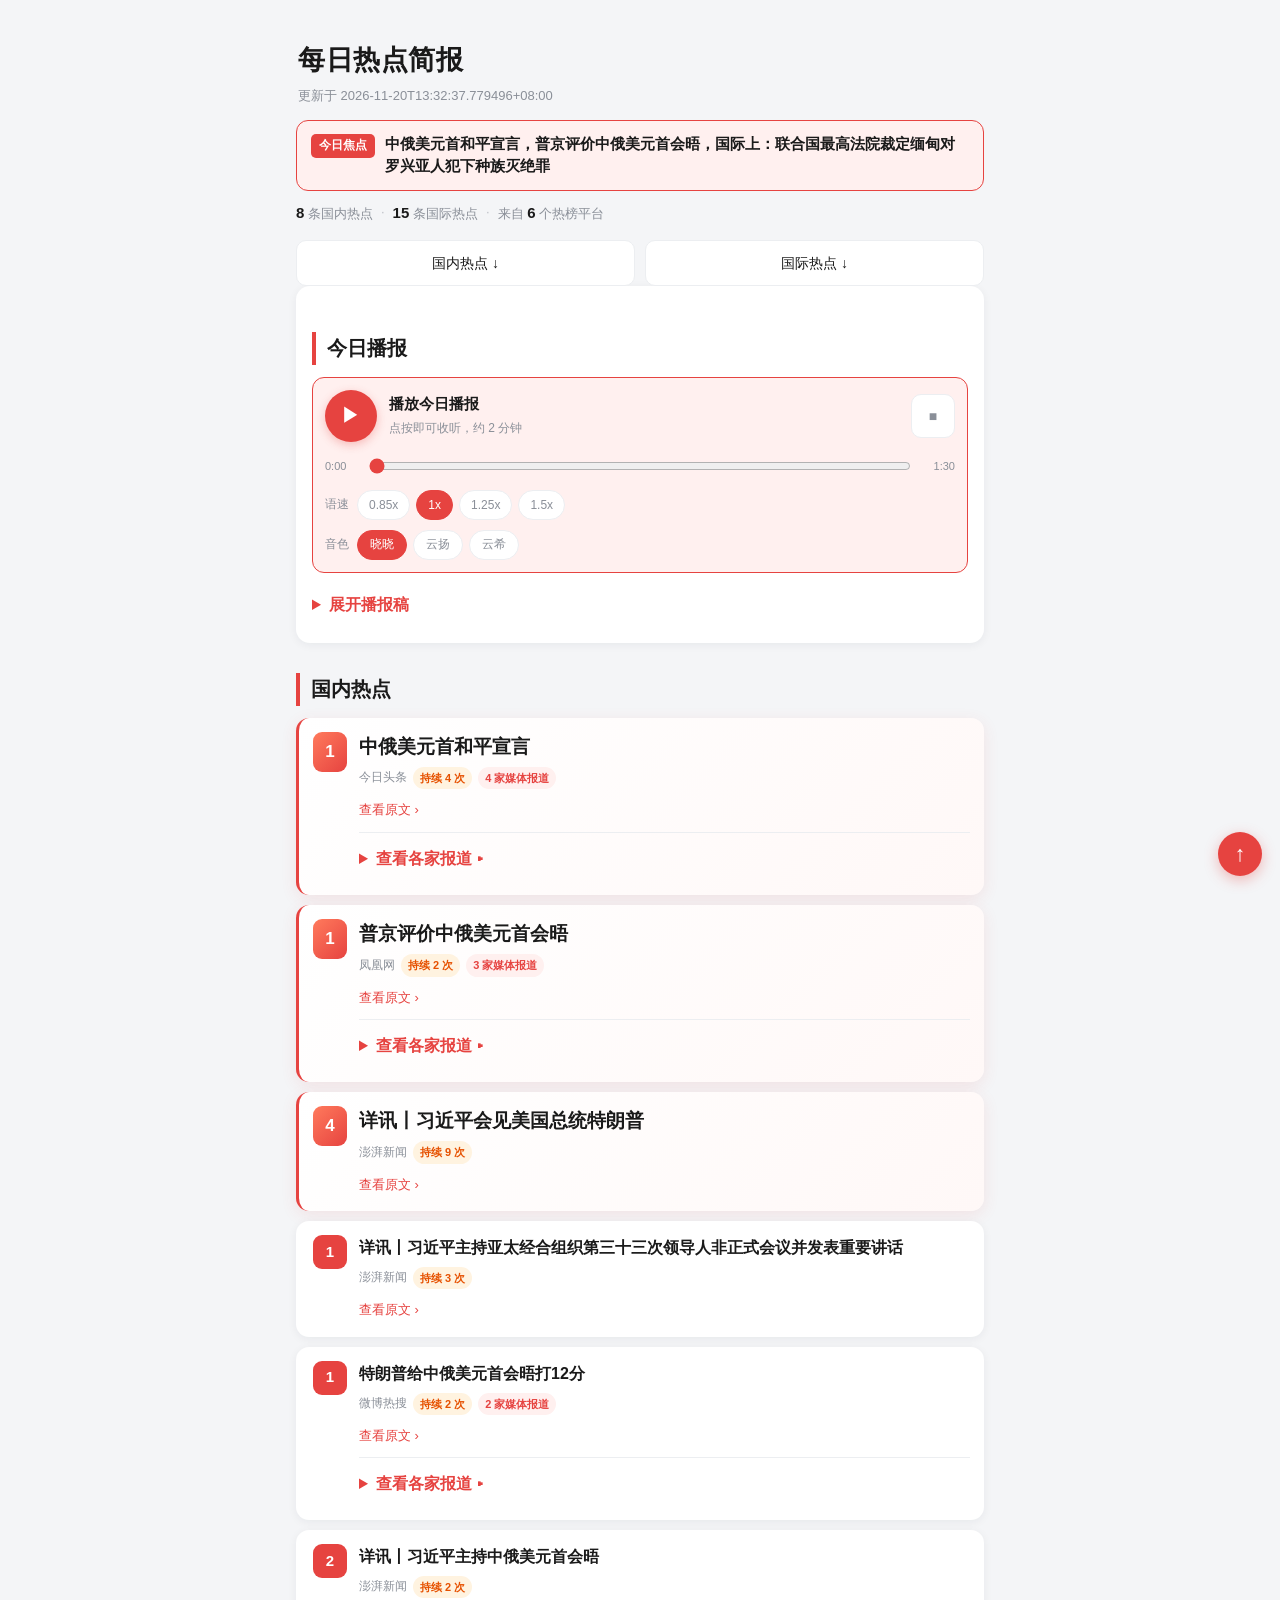
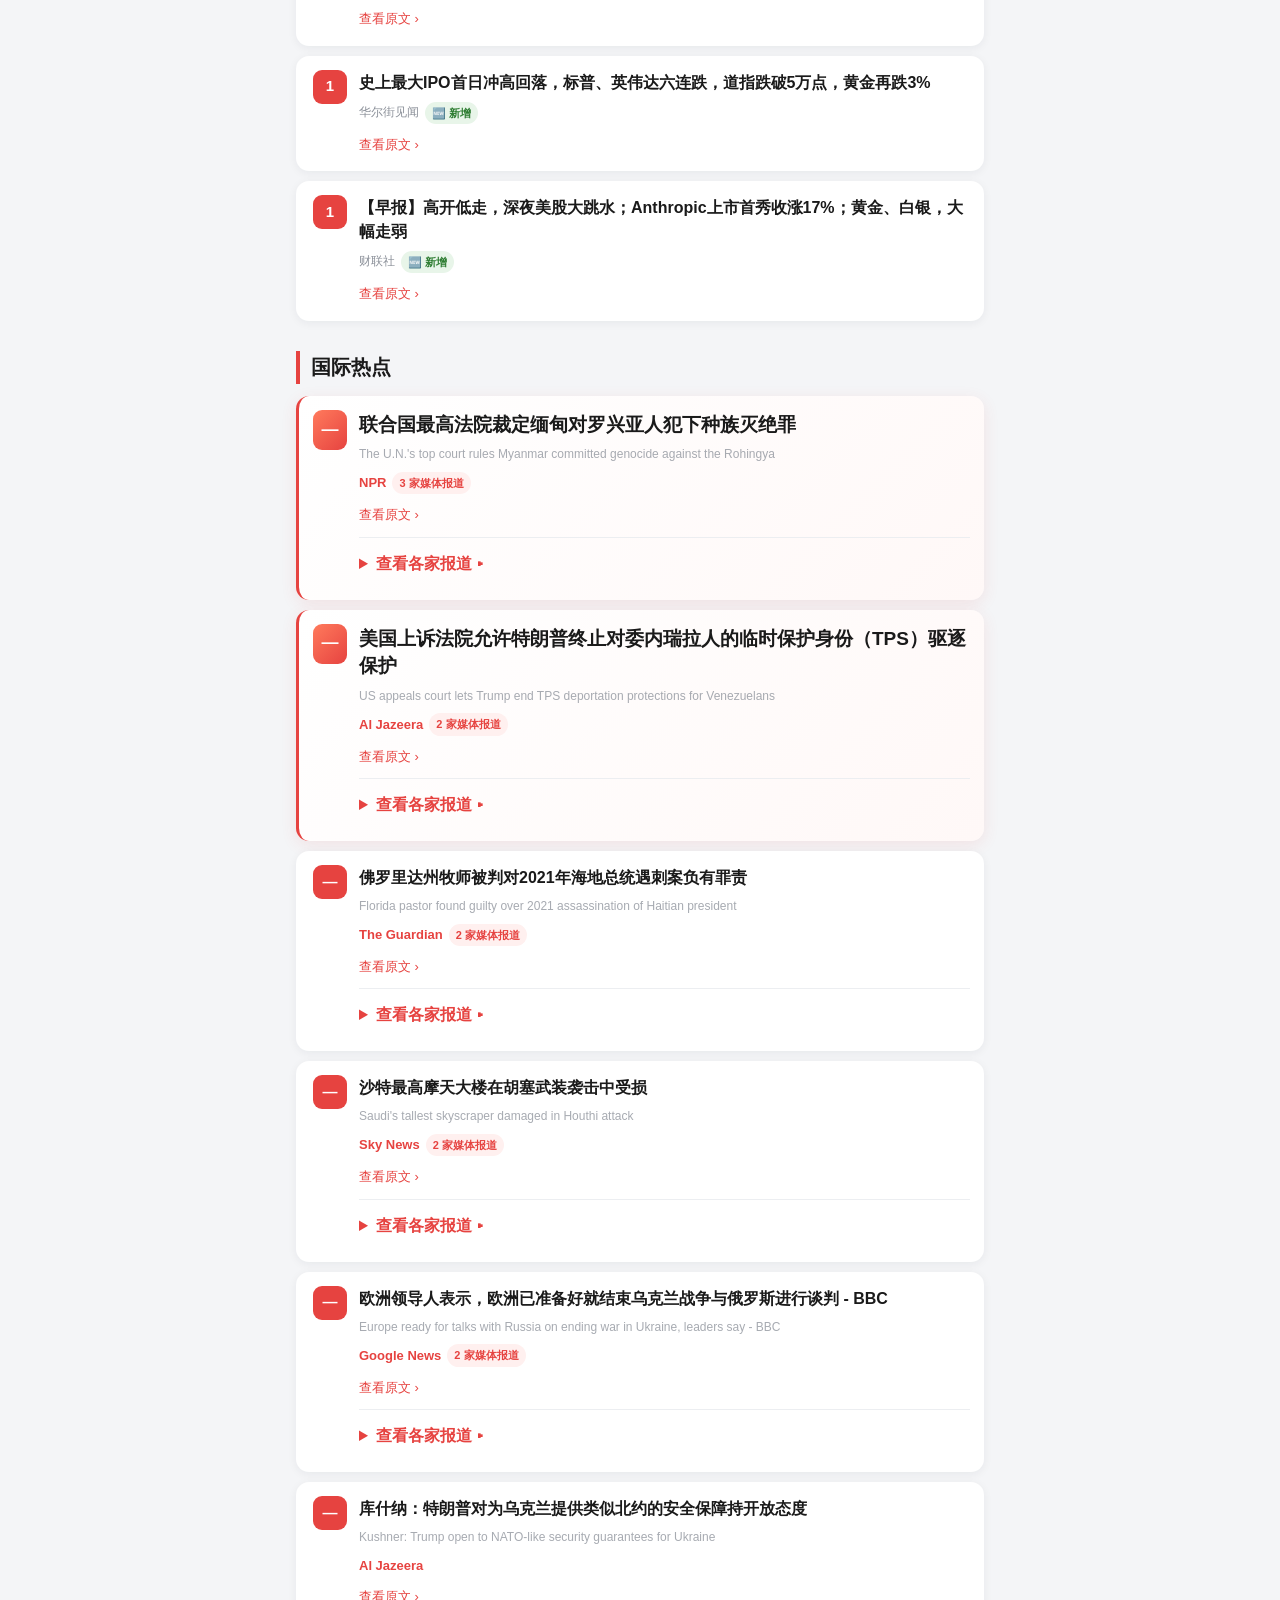
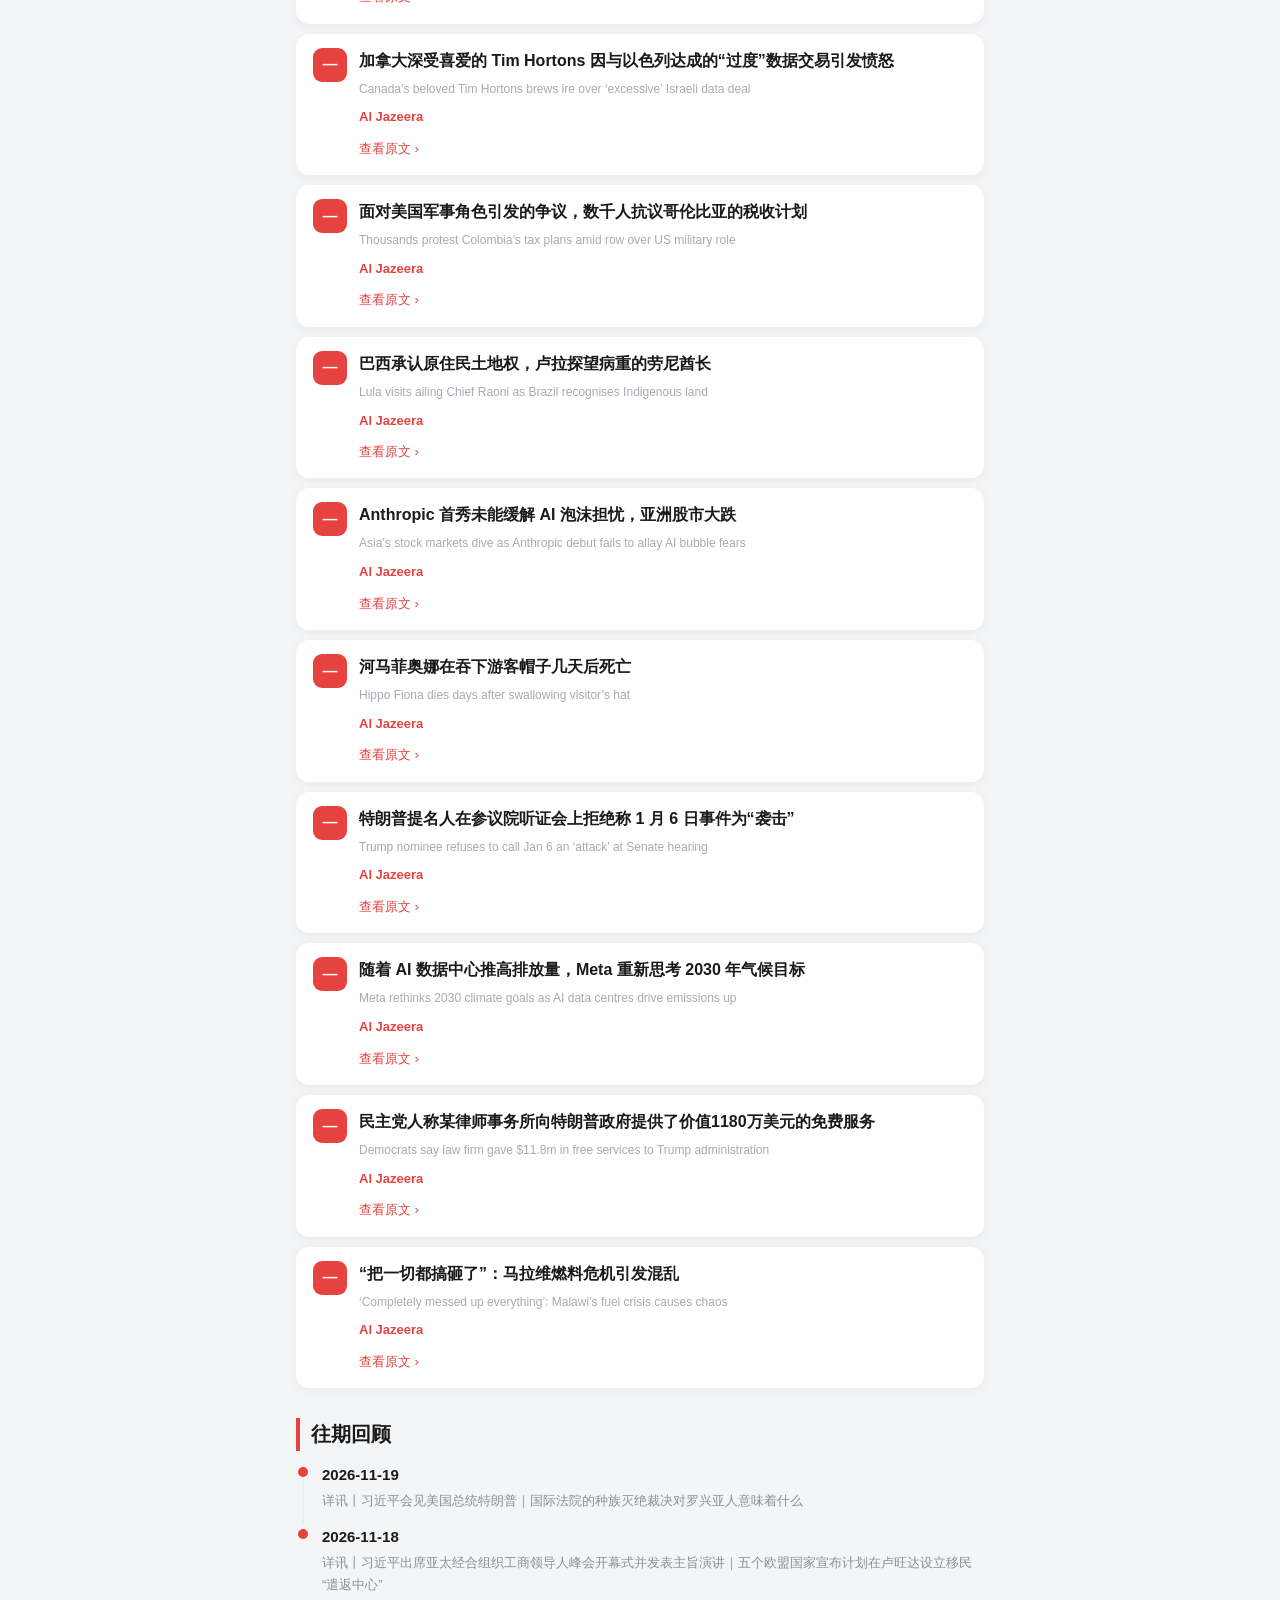
==== commit e9892dae: "自动更新简报 2026-11-20T05:34Z" ====
--- a/index.html
+++ b/index.html
@@ -1,7 +1,7 @@
 <!DOCTYPE html><html lang="zh-CN"><head><meta charset="UTF-8">
 <meta name="viewport" content="width=device-width,initial-scale=1">
-<title>每日热点简报 · 2026-11-19</title>
-<meta name="description" content="习近平会见美国总统特朗普，并主持中俄美元首会晤，国际上：国际法院的种族灭绝裁决对罗兴亚人意味着什么">
+<title>每日热点简报 · 2026-11-20</title>
+<meta name="description" content="中俄美元首和平宣言，普京评价中俄美元首会晤，国际上：联合国最高法院裁定缅甸对罗兴亚人犯下种族灭绝罪">
 
 <style>
 :root{
@@ -149,181 +149,154 @@
 
 </head><body><div class="wrap">
 <header><h1>每日热点简报</h1>
-<p class="sub">更新于 2026-11-19T23:10:22.202045+08:00</p></header>
-<div class="brief"><span class="brief-label">今日焦点</span><span class="brief-text">习近平会见美国总统特朗普，并主持中俄美元首会晤，国际上：国际法院的种族灭绝裁决对罗兴亚人意味着什么</span></div>
-<div class="overview"><span><b>8</b> 条国内热点</span><span class="sep">·</span><span><b>15</b> 条国际热点</span><span class="sep">·</span><span>来自 <b>7</b> 个热榜平台</span></div>
+<p class="sub">更新于 2026-11-20T13:32:37.779496+08:00</p></header>
+<div class="brief"><span class="brief-label">今日焦点</span><span class="brief-text">中俄美元首和平宣言，普京评价中俄美元首会晤，国际上：联合国最高法院裁定缅甸对罗兴亚人犯下种族灭绝罪</span></div>
+<div class="overview"><span><b>8</b> 条国内热点</span><span class="sep">·</span><span><b>15</b> 条国际热点</span><span class="sep">·</span><span>来自 <b>6</b> 个热榜平台</span></div>
 <nav class="jump"><a href="#domestic">国内热点 ↓</a><a href="#international">国际热点 ↓</a></nav>
 <section class="broadcast" id="broadcast"><h2>今日播报</h2>
-<div class="player" id="player" data-mode="mp3" data-text="各位好，今天是11月19日，欢迎收听今日热点。
-
-首先来看国内新闻。习近平会见了美国总统特朗普，特朗普表示双方今天创造了历史。同时，习近平还主持了中俄美元首会晤，普京对中方表示感谢。在科技领域，腾讯旗下的WorkBuddy已成为中国使用量最大的AI应用，其“小微”功能未来有望媲美Muse，而元宝的表现则不及预期。
-
-接下来关注国际动态。国际法院关于种族灭绝的裁决，引发了外界对罗兴亚人处境的关注。在司法方面，一名佛罗里达州牧师被判犯有2021年暗杀海地总统罪。军事局势方面，普京誓言将对乌克兰袭击克里米亚大桥的行为作出“痛苦得多”的回应，与此同时，以色列军队已完成加沙“黄线”以外的地面行动。此外，土耳其与黎巴嫩正携手共建黎凡特。在外交纠纷方面，索马里指责阿联酋侵犯其主权，并已决定驱逐阿联酋大使。
+<div class="player" id="player" data-mode="mp3" data-text="各位好，今天是11月20日，欢迎收听今日热点。
+
+首先来看国内新闻。习近平主持了中俄美元首会晤，并发表了中俄美元首和平宣言。普京对此次会晤给予了高度评价，而特朗普也为中俄美元首的会晤打了12分。此外，习近平还会见了美国总统特朗普。在亚太经合组织第三十三次领导人非正式会议上，习近平也主持了会议并发表了重要讲话。
+
+接下来关注国际动态。联合国最高法院做出裁定，认定缅甸对罗兴亚人犯下种族灭绝罪。在美国方面，上诉法院允许特朗普终止对委内瑞拉人的临时保护身份驱逐保护。另外，一名佛罗里达州牧师被判对2021年海地总统遇刺案负有罪责。在中东地区，沙特最高摩天大楼在胡塞武装的袭击中受损。
+
+最后来看俄乌局势的相关消息。欧洲领导人表示，欧洲已经准备好就结束乌克兰战争与俄罗斯进行谈判。库什纳对此表示，特朗普对于为乌克兰提供类似北约的安全保障持开放态度。
 
 以上就是今天的要闻，明天同一时间再见。"><audio id="audioEl" preload="metadata" src="audio/voice-xiaoxiao.mp3"></audio><div class="player-row"><button type="button" class="play-btn" id="playBtn" aria-label="播放/暂停">▶</button><div class="player-info"><div class="player-title">播放今日播报</div><div class="player-status" id="playerStatus">点按即可收听，约 2 分钟</div></div><button type="button" class="stop-btn" id="stopBtn" aria-label="停止">■</button></div><div class="seek-row"><span class="time" id="curTime">0:00</span><input type="range" class="seek" id="seekBar" min="0" max="1000" value="0" aria-label="播放进度"><span class="time" id="durTime">0:00</span></div><div class="rate-row"><span>语速</span><button type="button" class="rate-btn" data-rate="0.85">0.85x</button><button type="button" class="rate-btn active" data-rate="1">1x</button><button type="button" class="rate-btn" data-rate="1.25">1.25x</button><button type="button" class="rate-btn" data-rate="1.5">1.5x</button></div><div class="voice-row"><span>音色</span><button type="button" class="voice-btn active" data-voice="xiaoxiao" data-src="audio/voice-xiaoxiao.mp3" title="女声 · 亲和自然">晓晓</button><button type="button" class="voice-btn" data-voice="yunyang" data-src="audio/voice-yunyang.mp3" title="男声 · 新闻主播">云扬</button><button type="button" class="voice-btn" data-voice="yunxi" data-src="audio/voice-yunxi.mp3" title="男声 · 年轻清晰">云希</button></div></div>
 <details><summary>展开播报稿</summary>
-<p class="script">各位好，今天是11月19日，欢迎收听今日热点。
-
-首先来看国内新闻。习近平会见了美国总统特朗普，特朗普表示双方今天创造了历史。同时，习近平还主持了中俄美元首会晤，普京对中方表示感谢。在科技领域，腾讯旗下的WorkBuddy已成为中国使用量最大的AI应用，其“小微”功能未来有望媲美Muse，而元宝的表现则不及预期。
-
-接下来关注国际动态。国际法院关于种族灭绝的裁决，引发了外界对罗兴亚人处境的关注。在司法方面，一名佛罗里达州牧师被判犯有2021年暗杀海地总统罪。军事局势方面，普京誓言将对乌克兰袭击克里米亚大桥的行为作出“痛苦得多”的回应，与此同时，以色列军队已完成加沙“黄线”以外的地面行动。此外，土耳其与黎巴嫩正携手共建黎凡特。在外交纠纷方面，索马里指责阿联酋侵犯其主权，并已决定驱逐阿联酋大使。
+<p class="script">各位好，今天是11月20日，欢迎收听今日热点。
+
+首先来看国内新闻。习近平主持了中俄美元首会晤，并发表了中俄美元首和平宣言。普京对此次会晤给予了高度评价，而特朗普也为中俄美元首的会晤打了12分。此外，习近平还会见了美国总统特朗普。在亚太经合组织第三十三次领导人非正式会议上，习近平也主持了会议并发表了重要讲话。
+
+接下来关注国际动态。联合国最高法院做出裁定，认定缅甸对罗兴亚人犯下种族灭绝罪。在美国方面，上诉法院允许特朗普终止对委内瑞拉人的临时保护身份驱逐保护。另外，一名佛罗里达州牧师被判对2021年海地总统遇刺案负有罪责。在中东地区，沙特最高摩天大楼在胡塞武装的袭击中受损。
+
+最后来看俄乌局势的相关消息。欧洲领导人表示，欧洲已经准备好就结束乌克兰战争与俄罗斯进行谈判。库什纳对此表示，特朗普对于为乌克兰提供类似北约的安全保障持开放态度。
 
 以上就是今天的要闻，明天同一时间再见。</p></details>
 </section>
 <section id="domestic"><h2>国内热点</h2>
 <div class="cards">
 <article class="card headline">
-<div class="rank">2</div>
-<div class="body">
-<h3>详讯丨习近平会见美国总统特朗普</h3>
-<div class="meta-line">
-<span class="source">澎湃新闻</span>
-<span class="badge hot">持续 8 次</span>
-<span class="badge multi">2 家媒体报道</span>
-</div>
-<a class="link" href="https://www.thepaper.cn/newsDetail_forward_34511524" target="_blank" rel="noopener">查看原文 ›</a>
-<details class="views"><summary>查看各家报道 ▸</summary>
-<p class="hint">以下报道来自 3 家媒体，观点可能不同，请自行判断</p>
-<div class="view">
-<a href="https://www.thepaper.cn/newsDetail_forward_34511524" target="_blank" rel="noopener">澎湃新闻：详讯丨习近平会见美国总统特朗普</a>
-</div>
-<div class="view">
-<a href="https://www.cls.cn/detail/2538998" target="_blank" rel="noopener">财联社：详讯丨习近平会见美国总统特朗普</a>
-</div>
-<div class="view">
-<a href="https://www.cls.cn/detail/2538859" target="_blank" rel="noopener">财联社：习近平会见美国总统特朗普，高清大图来了</a>
+<div class="rank">1</div>
+<div class="body">
+<h3>中俄美元首和平宣言</h3>
+<div class="meta-line">
+<span class="source">今日头条</span>
+<span class="badge hot">持续 4 次</span>
+<span class="badge multi">4 家媒体报道</span>
+</div>
+<a class="link" href="https://www.toutiao.com/trending/7709805042211209235/" target="_blank" rel="noopener">查看原文 ›</a>
+<details class="views"><summary>查看各家报道 ▸</summary>
+<p class="hint">以下报道来自 4 家媒体，观点可能不同，请自行判断</p>
+<div class="view">
+<a href="https://www.toutiao.com/trending/7709805042211209235/" target="_blank" rel="noopener">今日头条：中俄美元首和平宣言</a>
+</div>
+<div class="view">
+<a href="https://www.douyin.com/hot/2754857" target="_blank" rel="noopener">抖音热榜：中俄美元首和平宣言</a>
+</div>
+<div class="view">
+<a href="https://www.thepaper.cn/newsDetail_forward_34512539" target="_blank" rel="noopener">澎湃新闻：中俄美元首和平宣言</a>
+</div>
+<div class="view">
+<a href="https://wallstreetcn.com/articles/3786290" target="_blank" rel="noopener">华尔街见闻：中俄美元首和平宣言</a>
 </div>
 </details>
 </div></article>
 <article class="card headline">
 <div class="rank">1</div>
 <div class="body">
-<h3>习近平主持中俄美元首会晤</h3>
-<div class="meta-line">
-<span class="source">B站热搜</span>
-<span class="badge new">🆕 新增</span>
-<span class="badge multi">8 家媒体报道</span>
-</div>
-<a class="link" href="https://search.bilibili.com/all?keyword=%E4%B9%A0%E8%BF%91%E5%B9%B3%E4%B8%BB%E6%8C%81%E4%B8%AD%E4%BF%84%E7%BE%8E%E5%85%83%E9%A6%96%E4%BC%9A%E6%99%A4" target="_blank" rel="noopener">查看原文 ›</a>
-<details class="views"><summary>查看各家报道 ▸</summary>
-<p class="hint">以下报道来自 12 家媒体，观点可能不同，请自行判断</p>
-<div class="view">
-<a href="https://search.bilibili.com/all?keyword=%E4%B9%A0%E8%BF%91%E5%B9%B3%E4%B8%BB%E6%8C%81%E4%B8%AD%E4%BF%84%E7%BE%8E%E5%85%83%E9%A6%96%E4%BC%9A%E6%99%A4" target="_blank" rel="noopener">B站热搜：习近平主持中俄美元首会晤</a>
-</div>
-<div class="view">
-<a href="https://www.toutiao.com/trending/7709805042211209235/" target="_blank" rel="noopener">今日头条：中俄美元首和平宣言</a>
-</div>
-<div class="view">
-<a href="https://s.weibo.com/weibo?q=%23%E4%B8%AD%E4%BF%84%E7%BE%8E%E5%85%83%E9%A6%96%E5%92%8C%E5%B9%B3%E5%AE%A3%E8%A8%80%23&amp;t=31&amp;band_rank=1&amp;Refer=top" target="_blank" rel="noopener">微博热搜：中俄美元首和平宣言</a>
-</div>
-<div class="view">
-<a href="https://www.douyin.com/hot/2748056" target="_blank" rel="noopener">抖音热榜：中俄美元首会晤</a>
-</div>
-<div class="view">
-<a href="https://www.baidu.com/s?wd=%E4%B8%AD%E4%BF%84%E7%BE%8E%E5%85%83%E9%A6%96%E4%BC%9A%E6%99%A4" target="_blank" rel="noopener">百度热搜：中俄美元首会晤</a>
-</div>
-<div class="view">
-<a href="https://www.douyin.com/hot/2754857" target="_blank" rel="noopener">抖音热榜：中俄美元首和平宣言</a>
-</div>
-<div class="view">
-<a href="https://search.bilibili.com/all?keyword=%E4%B8%AD%E4%BF%84%E7%BE%8E%E5%85%83%E9%A6%96%E5%92%8C%E5%B9%B3%E5%AE%A3%E8%A8%80" target="_blank" rel="noopener">B站热搜：中俄美元首和平宣言</a>
-</div>
-<div class="view">
-<a href="https://www.thepaper.cn/newsDetail_forward_34512539" target="_blank" rel="noopener">澎湃新闻：中俄美元首和平宣言</a>
-</div>
-<div class="view">
-<a href="https://wallstreetcn.com/articles/3786290" target="_blank" rel="noopener">华尔街见闻：中俄美元首和平宣言</a>
-</div>
-<div class="view">
-<a href="https://www.cls.cn/detail/2539282" target="_blank" rel="noopener">财联社：详讯丨习近平主持中俄美元首会晤</a>
-</div>
-<div class="view">
-<a href="https://www.cls.cn/detail/2539122" target="_blank" rel="noopener">财联社：中俄美元首会晤高清大图</a>
-</div>
-<div class="view">
-<a href="https://www.cls.cn/detail/2539209" target="_blank" rel="noopener">财联社：中俄美元首和平宣言</a>
+<h3>普京评价中俄美元首会晤</h3>
+<div class="meta-line">
+<span class="source">凤凰网</span>
+<span class="badge hot">持续 2 次</span>
+<span class="badge multi">3 家媒体报道</span>
+</div>
+<a class="link" href="https://original.ifeng.com/c/8yCXaxy8GRy" target="_blank" rel="noopener">查看原文 ›</a>
+<details class="views"><summary>查看各家报道 ▸</summary>
+<p class="hint">以下报道来自 4 家媒体，观点可能不同，请自行判断</p>
+<div class="view">
+<a href="https://original.ifeng.com/c/8yCXaxy8GRy" target="_blank" rel="noopener">凤凰网：普京评价中俄美元首会晤</a>
+</div>
+<div class="view">
+<a href="https://www.toutiao.com/trending/7709098220517064746/" target="_blank" rel="noopener">今日头条：普京：中俄美元首会晤前所未有</a>
+</div>
+<div class="view">
+<a href="https://news.ifeng.com/c/8yCDPTgbVhN" target="_blank" rel="noopener">凤凰网：中方如何评价中俄美元首会晤，王毅回应</a>
+</div>
+<div class="view">
+<a href="https://search.bilibili.com/all?keyword=%E4%B8%AD%E4%BF%84%E7%BE%8E%E5%85%83%E9%A6%96%E4%BC%9A%E6%99%A4%E4%BC%A0%E9%80%92%E5%93%AA%E4%BA%9B%E4%BF%A1%E6%81%AF" target="_blank" rel="noopener">B站热搜：中俄美元首会晤传递哪些信息</a>
 </div>
 </details>
 </div></article>
 <article class="card headline">
 <div class="rank">4</div>
 <div class="body">
-<h3>普京：感谢中方</h3>
-<div class="meta-line">
-<span class="source">百度热搜</span>
-<span class="badge hot">持续 6 次</span>
-</div>
-<a class="link" href="https://www.baidu.com/s?wd=%E6%99%AE%E4%BA%AC%EF%BC%9A%E6%84%9F%E8%B0%A2%E4%B8%AD%E6%96%B9" target="_blank" rel="noopener">查看原文 ›</a>
+<h3>详讯丨习近平会见美国总统特朗普</h3>
+<div class="meta-line">
+<span class="source">澎湃新闻</span>
+<span class="badge hot">持续 9 次</span>
+</div>
+<a class="link" href="https://www.thepaper.cn/newsDetail_forward_34511524" target="_blank" rel="noopener">查看原文 ›</a>
 </div></article>
 <article class="card">
 <div class="rank">1</div>
 <div class="body">
-<h3>特朗普：今天我们创造了历史</h3>
-<div class="meta-line">
-<span class="source">凤凰网</span>
+<h3>详讯丨习近平主持亚太经合组织第三十三次领导人非正式会议并发表重要讲话</h3>
+<div class="meta-line">
+<span class="source">澎湃新闻</span>
+<span class="badge hot">持续 3 次</span>
+</div>
+<a class="link" href="https://www.thepaper.cn/newsDetail_forward_34509808" target="_blank" rel="noopener">查看原文 ›</a>
+</div></article>
+<article class="card">
+<div class="rank">1</div>
+<div class="body">
+<h3>特朗普给中俄美元首会晤打12分</h3>
+<div class="meta-line">
+<span class="source">微博热搜</span>
+<span class="badge hot">持续 2 次</span>
+<span class="badge multi">2 家媒体报道</span>
+</div>
+<a class="link" href="https://s.weibo.com/weibo?q=%23%E7%89%B9%E6%9C%97%E6%99%AE%E7%BB%99%E4%B8%AD%E4%BF%84%E7%BE%8E%E5%85%83%E9%A6%96%E4%BC%9A%E6%99%A4%E6%89%9312%E5%88%86%23&amp;t=31&amp;band_rank=1&amp;Refer=top" target="_blank" rel="noopener">查看原文 ›</a>
+<details class="views"><summary>查看各家报道 ▸</summary>
+<p class="hint">以下报道来自 2 家媒体，观点可能不同，请自行判断</p>
+<div class="view">
+<a href="https://s.weibo.com/weibo?q=%23%E7%89%B9%E6%9C%97%E6%99%AE%E7%BB%99%E4%B8%AD%E4%BF%84%E7%BE%8E%E5%85%83%E9%A6%96%E4%BC%9A%E6%99%A4%E6%89%9312%E5%88%86%23&amp;t=31&amp;band_rank=1&amp;Refer=top" target="_blank" rel="noopener">微博热搜：特朗普给中俄美元首会晤打12分</a>
+</div>
+<div class="view">
+<a href="https://www.baidu.com/s?wd=%E7%89%B9%E6%9C%97%E6%99%AE%E7%BB%99%E4%B8%AD%E4%BF%84%E7%BE%8E%E5%85%83%E9%A6%96%E4%BC%9A%E6%99%A4%E6%89%9312%E5%88%86" target="_blank" rel="noopener">百度热搜：特朗普给中俄美元首会晤打12分</a>
+</div>
+</details>
+</div></article>
+<article class="card">
+<div class="rank">2</div>
+<div class="body">
+<h3>详讯丨习近平主持中俄美元首会晤</h3>
+<div class="meta-line">
+<span class="source">澎湃新闻</span>
+<span class="badge hot">持续 2 次</span>
+</div>
+<a class="link" href="https://www.thepaper.cn/newsDetail_forward_34513086" target="_blank" rel="noopener">查看原文 ›</a>
+</div></article>
+<article class="card">
+<div class="rank">1</div>
+<div class="body">
+<h3>史上最大IPO首日冲高回落，标普、英伟达六连跌，道指跌破5万点，黄金再跌3%</h3>
+<div class="meta-line">
+<span class="source">华尔街见闻</span>
 <span class="badge new">🆕 新增</span>
-<span class="badge multi">2 家媒体报道</span>
-</div>
-<a class="link" href="https://news.ifeng.com/c/8yBj2ss25v1" target="_blank" rel="noopener">查看原文 ›</a>
-<details class="views"><summary>查看各家报道 ▸</summary>
-<p class="hint">以下报道来自 2 家媒体，观点可能不同，请自行判断</p>
-<div class="view">
-<a href="https://news.ifeng.com/c/8yBj2ss25v1" target="_blank" rel="noopener">凤凰网：特朗普：今天我们创造了历史</a>
-</div>
-<div class="view">
-<a href="https://www.baidu.com/s?wd=%E7%89%B9%E6%9C%97%E6%99%AE%EF%BC%9A%E6%88%91%E4%BB%AC%E5%88%9B%E9%80%A0%E4%BA%86%E5%8E%86%E5%8F%B2" target="_blank" rel="noopener">百度热搜：特朗普：我们创造了历史</a>
-</div>
-</details>
+</div>
+<a class="link" href="https://wallstreetcn.com/articles/3786267" target="_blank" rel="noopener">查看原文 ›</a>
 </div></article>
 <article class="card">
 <div class="rank">1</div>
 <div class="body">
-<h3>详讯丨习近平主持中俄美元首会晤</h3>
-<div class="meta-line">
-<span class="source">澎湃新闻</span>
-<span class="badge new">🆕 新增</span>
-</div>
-<a class="link" href="https://www.thepaper.cn/newsDetail_forward_34513086" target="_blank" rel="noopener">查看原文 ›</a>
-</div></article>
-<article class="card">
-<div class="rank">1</div>
-<div class="body">
-<h3>腾讯：WorkBuddy崛起为中国使用量最大AI应用，“小微”未来媲美Muse，元宝不及预期成功</h3>
-<div class="meta-line">
-<span class="source">华尔街见闻</span>
-<span class="badge hot">持续 2 次</span>
-</div>
-<a class="link" href="https://wallstreetcn.com/articles/3786214" target="_blank" rel="noopener">查看原文 ›</a>
-</div></article>
-<article class="card">
-<div class="rank">1</div>
-<div class="body">
-<h3>APEC时间，中国硬科技踏浪而来</h3>
+<h3>【早报】高开低走，深夜美股大跳水；Anthropic上市首秀收涨17%；黄金、白银，大幅走弱</h3>
 <div class="meta-line">
 <span class="source">财联社</span>
 <span class="badge new">🆕 新增</span>
 </div>
-<a class="link" href="https://www.cls.cn/detail/2539221" target="_blank" rel="noopener">查看原文 ›</a>
-</div></article>
-<article class="card">
-<div class="rank">2</div>
-<div class="body">
-<h3>王毅到机场送别特朗普</h3>
-<div class="meta-line">
-<span class="source">今日头条</span>
-<span class="badge new">🆕 新增</span>
-<span class="badge multi">2 家媒体报道</span>
-</div>
-<a class="link" href="https://www.toutiao.com/trending/7709633676031643199/" target="_blank" rel="noopener">查看原文 ›</a>
-<details class="views"><summary>查看各家报道 ▸</summary>
-<p class="hint">以下报道来自 2 家媒体，观点可能不同，请自行判断</p>
-<div class="view">
-<a href="https://www.toutiao.com/trending/7709633676031643199/" target="_blank" rel="noopener">今日头条：王毅到机场送别特朗普</a>
-</div>
-<div class="view">
-<a href="https://www.baidu.com/s?wd=%E7%8E%8B%E6%AF%85%E6%9C%BA%E5%9C%BA%E9%80%81%E5%88%AB%E7%89%B9%E6%9C%97%E6%99%AE+%E4%BA%8C%E4%BA%BA%E9%95%BF%E6%97%B6%E9%97%B4%E4%BA%A4%E8%B0%88" target="_blank" rel="noopener">百度热搜：王毅机场送别特朗普 二人长时间交谈</a>
-</div>
-</details>
+<a class="link" href="https://www.cls.cn/detail/2539556" target="_blank" rel="noopener">查看原文 ›</a>
 </div></article>
 </div>
 </section>
@@ -332,38 +305,56 @@
 <article class="card headline">
 <div class="rank">—</div>
 <div class="body">
-<h3>国际法院的种族灭绝裁决对罗兴亚人意味着什么</h3>
-<p class="en">What the ICJ genocide ruling means for the Rohingya people</p>
-<div class="meta-line">
-<span class="source">Al Jazeera</span>
-<span class="badge multi">4 家媒体报道</span>
-</div>
-<a class="link" href="https://www.aljazeera.com/news/2026/11/19/what-the-icj-ruling-means-for-the-rohingya?traffic_source=rss" target="_blank" rel="noopener">查看原文 ›</a>
-<details class="views"><summary>查看各家报道 ▸</summary>
-<p class="hint">以下报道来自 4 家媒体，观点可能不同，请自行判断</p>
-<div class="view">
-<a href="https://www.aljazeera.com/news/2026/11/19/what-the-icj-ruling-means-for-the-rohingya?traffic_source=rss" target="_blank" rel="noopener">Al Jazeera：国际法院的种族灭绝裁决对罗兴亚人意味着什么</a>
-<span class="en">What the ICJ genocide ruling means for the Rohingya people</span>
-</div>
-<div class="view">
-<img class="view-img" src="https://s.france24.com/media/display/1839856c-e421-11f1-9169-6b451f569414/w:1024/p:16x9/EN-20261119-140816-141029-CS.jpg" loading="lazy" onerror="this.style.display='none'">
-<a href="https://www.france24.com/en/icj-rules-myanmar-committed-genocide-against-the-rohingya" target="_blank" rel="noopener">France 24：国际法院裁定缅甸对罗兴亚人实施种族灭绝</a>
-<span class="en">ICJ rules Myanmar committed genocide against the Rohingya</span>
-</div>
-<div class="view">
-<a href="https://www.npr.org/2026/11/19/g-s1-154340/un-court-myanmar-genocide-rohingya" target="_blank" rel="noopener">NPR：联合国最高法院裁定缅甸对罗兴亚人实施种族灭绝</a>
-<span class="en">Top U.N. court rules Myanmar committed genocide against the Rohingya</span>
-</div>
-<div class="view">
-<a href="https://news.google.com/rss/articles/[base64]?oc=5" target="_blank" rel="noopener">Google News：联合国最高法院裁定缅甸对罗兴亚人犯下种族灭绝罪 - 半岛电视台</a>
-<span class="en">UN’s top court finds Myanmar guilty of genocide against Rohingya - Al Jazeera</span>
+<h3>联合国最高法院裁定缅甸对罗兴亚人犯下种族灭绝罪</h3>
+<p class="en">The U.N.&#x27;s top court rules Myanmar committed genocide against the Rohingya</p>
+<div class="meta-line">
+<span class="source">NPR</span>
+<span class="badge multi">3 家媒体报道</span>
+</div>
+<a class="link" href="https://www.npr.org/2026/11/19/g-s1-154340/un-court-myanmar-genocide-rohingya" target="_blank" rel="noopener">查看原文 ›</a>
+<details class="views"><summary>查看各家报道 ▸</summary>
+<p class="hint">以下报道来自 3 家媒体，观点可能不同，请自行判断</p>
+<div class="view">
+<a href="https://www.npr.org/2026/11/19/g-s1-154340/un-court-myanmar-genocide-rohingya" target="_blank" rel="noopener">NPR：联合国最高法院裁定缅甸对罗兴亚人犯下种族灭绝罪</a>
+<span class="en">The U.N.&#x27;s top court rules Myanmar committed genocide against the Rohingya</span>
+</div>
+<div class="view">
+<a href="https://news.google.com/rss/articles/CBMifkFVX3lxTE5qLUhZWS1IeE93REZvbWFfdUpvcnEyOG1kZjU5M2dMV3N2TFFtZEZsVll5eUx4MWxhcTRaWFlqSndxaVhtRWNrel94QVVCcWgtSGdvd2xvRHZNdm9rNDhJbmhpeWNmSW41bnRZaHo1a0xuRTZmODVXc3Yxemh3QQ?oc=5" target="_blank" rel="noopener">Google News：实时更新：联合国法院裁定缅甸对罗兴亚人实施种族灭绝 - 《纽约时报》</a>
+<span class="en">Live Updates: U.N. Court Rules Myanmar Committed Genocide Against Rohingya - The New York Times</span>
+</div>
+<div class="view">
+<img class="view-img" src="https://ichef.bbci.co.uk/ace/standard/1024/cpsprodpb/d789/live/7c1a8b30-e435-11f1-99b6-a35a62fa4264.jpg" loading="lazy" onerror="this.style.display='none'">
+<a href="https://www.bbc.co.uk/news/articles/c804wzp20ddvo?at_medium=RSS&amp;at_campaign=rss" target="_blank" rel="noopener">BBC：联合国最高法院裁定，缅甸对罗兴亚少数民族实施了种族灭绝</a>
+<span class="en">Myanmar committed genocide against Rohingya minority, top UN court rules</span>
 </div>
 </details>
 </div></article>
 <article class="card headline">
 <div class="rank">—</div>
 <div class="body">
-<h3>佛罗里达州牧师被判犯有2021年暗杀海地总统罪</h3>
+<h3>美国上诉法院允许特朗普终止对委内瑞拉人的临时保护身份（TPS）驱逐保护</h3>
+<p class="en">US appeals court lets Trump end TPS deportation protections for Venezuelans</p>
+<div class="meta-line">
+<span class="source">Al Jazeera</span>
+<span class="badge multi">2 家媒体报道</span>
+</div>
+<a class="link" href="https://www.aljazeera.com/news/2026/11/19/us-appeals-court-lets-trump-end-tps-deportation-protections-for-venezuelans?traffic_source=rss" target="_blank" rel="noopener">查看原文 ›</a>
+<details class="views"><summary>查看各家报道 ▸</summary>
+<p class="hint">以下报道来自 2 家媒体，观点可能不同，请自行判断</p>
+<div class="view">
+<a href="https://www.aljazeera.com/news/2026/11/19/us-appeals-court-lets-trump-end-tps-deportation-protections-for-venezuelans?traffic_source=rss" target="_blank" rel="noopener">Al Jazeera：美国上诉法院允许特朗普终止对委内瑞拉人的临时保护身份（TPS）驱逐保护</a>
+<span class="en">US appeals court lets Trump end TPS deportation protections for Venezuelans</span>
+</div>
+<div class="view">
+<a href="https://news.google.com/rss/articles/[base64]?oc=5" target="_blank" rel="noopener">Google News：上诉法院批准特朗普停止恢复委内瑞拉临时保护身份（TPS）命令的请求 - 美联社</a>
+<span class="en">Appeals court grants Trump request to halt order restoring Venezuelan TPS - AP News</span>
+</div>
+</details>
+</div></article>
+<article class="card">
+<div class="rank">—</div>
+<div class="body">
+<h3>佛罗里达州牧师被判对2021年海地总统遇刺案负有罪责</h3>
 <p class="en">Florida pastor found guilty over 2021 assassination of Haitian president</p>
 <div class="meta-line">
 <span class="source">The Guardian</span>
@@ -373,12 +364,12 @@
 <details class="views"><summary>查看各家报道 ▸</summary>
 <p class="hint">以下报道来自 2 家媒体，观点可能不同，请自行判断</p>
 <div class="view">
-<a href="https://www.theguardian.com/us-news/2026/nov/18/florida-pastor-guilty-haiti-president-assassination" target="_blank" rel="noopener">The Guardian：佛罗里达州牧师被判犯有2021年暗杀海地总统罪</a>
+<a href="https://www.theguardian.com/us-news/2026/nov/18/florida-pastor-guilty-haiti-president-assassination" target="_blank" rel="noopener">The Guardian：佛罗里达州牧师被判对2021年海地总统遇刺案负有罪责</a>
 <span class="en">Florida pastor found guilty over 2021 assassination of Haitian president</span>
 </div>
 <div class="view">
 <img class="view-img" src="https://ichef.bbci.co.uk/ace/standard/1024/cpsprodpb/e31d/live/a9425010-e409-11f1-ab35-e1af93fa5cce.jpg" loading="lazy" onerror="this.style.display='none'">
-<a href="https://www.bbc.co.uk/news/articles/cm702q0lg50po?at_medium=RSS&amp;at_campaign=rss" target="_blank" rel="noopener">BBC：佛罗里达州牧师因参与刺杀海地总统被判有罪</a>
+<a href="https://www.bbc.co.uk/news/articles/cm702q0lg50po?at_medium=RSS&amp;at_campaign=rss" target="_blank" rel="noopener">BBC：佛罗里达州牧师被判在海地总统暗杀案中负有责任</a>
 <span class="en">Florida pastor found guilty over role in assassination of Haitian president</span>
 </div>
 </details>
@@ -386,164 +377,155 @@
 <article class="card">
 <div class="rank">—</div>
 <div class="body">
-<h3>普京誓言将对乌克兰袭击克里米亚大桥的行为作出“痛苦得多”的回应</h3>
-<p class="en">Putin vows &#x27;far more painful&#x27; response to Ukraine&#x27;s strikes on Crimean Bridge</p>
-<div class="meta-line">
-<span class="source">BBC</span>
+<h3>沙特最高摩天大楼在胡塞武装袭击中受损</h3>
+<p class="en">Saudi&#x27;s tallest skyscraper damaged in Houthi attack</p>
+<div class="meta-line">
+<span class="source">Sky News</span>
 <span class="badge multi">2 家媒体报道</span>
 </div>
-<a class="link" href="https://www.bbc.co.uk/news/articles/cm879dqn3e1jo?at_medium=RSS&amp;at_campaign=rss" target="_blank" rel="noopener">查看原文 ›</a>
+<a class="link" href="https://news.sky.com/story/saudis-tallest-skyscraper-damaged-in-houthi-attack-13614147" target="_blank" rel="noopener">查看原文 ›</a>
 <details class="views"><summary>查看各家报道 ▸</summary>
 <p class="hint">以下报道来自 2 家媒体，观点可能不同，请自行判断</p>
 <div class="view">
-<img class="view-img" src="https://ichef.bbci.co.uk/ace/standard/1024/cpsprodpb/4dc7/live/1a9ba6c0-e424-11f1-b782-6bf340d7e154.jpg" loading="lazy" onerror="this.style.display='none'">
-<a href="https://www.bbc.co.uk/news/articles/cm879dqn3e1jo?at_medium=RSS&amp;at_campaign=rss" target="_blank" rel="noopener">BBC：普京誓言将对乌克兰袭击克里米亚大桥的行为作出“痛苦得多”的回应</a>
-<span class="en">Putin vows &#x27;far more painful&#x27; response to Ukraine&#x27;s strikes on Crimean Bridge</span>
-</div>
-<div class="view">
-<a href="https://news.google.com/rss/articles/CBMiW0FVX3lxTE9WV1BxNmRrQUFiOTMxd3laUEdOa2I1dzNZZWlqWnFfQW5ic05OSTJuYjhFTkpIMUprN2tyeWlEMGRmdWJEallEUVRjSnpzcXdEbTl5SXdFZEZtVWM?oc=5" target="_blank" rel="noopener">Google News：普京誓言对乌克兰袭击克里米亚大桥的行为作出“痛苦得多”的回应 - BBC</a>
-<span class="en">Putin vows &#x27;far more painful&#x27; response to Ukraine&#x27;s strikes on Crimean Bridge - BBC</span>
-</div>
-</details>
-</div></article>
-<article class="card">
-<div class="rank">—</div>
-<div class="body">
-<h3>以军完成加沙“黄线”以外的地面行动</h3>
-<p class="en">Israeli military completes ground operation in Gaza beyond Yellow Line</p>
-<div class="meta-line">
-<span class="source">BBC</span>
+<img class="view-img" src="https://e3.365dm.com/26/11/1920x1080/skynews-houthi-attack-riyadh_7410746.jpg?20261119211843" loading="lazy" onerror="this.style.display='none'">
+<a href="https://news.sky.com/story/saudis-tallest-skyscraper-damaged-in-houthi-attack-13614147" target="_blank" rel="noopener">Sky News：沙特最高摩天大楼在胡塞武装袭击中受损</a>
+<span class="en">Saudi&#x27;s tallest skyscraper damaged in Houthi attack</span>
+</div>
+<div class="view">
+<a href="https://news.google.com/rss/articles/[base64]?oc=5" target="_blank" rel="noopener">Google News：利雅得最高摩天大楼在胡塞武装袭击沙特主权财富基金总部期间受损 - NBC News</a>
+<span class="en">Riyadh’s tallest skyscraper hit in Houthi strike on Saudi wealth fund HQ - NBC News</span>
+</div>
+</details>
+</div></article>
+<article class="card">
+<div class="rank">—</div>
+<div class="body">
+<h3>欧洲领导人表示，欧洲已准备好就结束乌克兰战争与俄罗斯进行谈判 - BBC</h3>
+<p class="en">Europe ready for talks with Russia on ending war in Ukraine, leaders say - BBC</p>
+<div class="meta-line">
+<span class="source">Google News</span>
 <span class="badge multi">2 家媒体报道</span>
 </div>
-<a class="link" href="https://www.bbc.co.uk/news/articles/cw8r7510degno?at_medium=RSS&amp;at_campaign=rss" target="_blank" rel="noopener">查看原文 ›</a>
+<a class="link" href="https://news.google.com/rss/articles/CBMiW0FVX3lxTFA4akxXcHFqbTV0dzV2MnZpTVFTc21SSGhVM3dCbnVpNlNpYUhWdHhWdWZlanlQQzdYOXdaLXVHdC1ZWHdzWkFDa2piREFkZ3cwS0IwV2d4X2JnbW8?oc=5" target="_blank" rel="noopener">查看原文 ›</a>
 <details class="views"><summary>查看各家报道 ▸</summary>
 <p class="hint">以下报道来自 2 家媒体，观点可能不同，请自行判断</p>
 <div class="view">
-<img class="view-img" src="https://ichef.bbci.co.uk/ace/standard/1024/cpsprodpb/ee79/live/56061990-e382-11f1-a094-5fdc692f3e33.jpg" loading="lazy" onerror="this.style.display='none'">
-<a href="https://www.bbc.co.uk/news/articles/cw8r7510degno?at_medium=RSS&amp;at_campaign=rss" target="_blank" rel="noopener">BBC：以军完成加沙“黄线”以外的地面行动</a>
-<span class="en">Israeli military completes ground operation in Gaza beyond Yellow Line</span>
-</div>
-<div class="view">
-<a href="https://news.google.com/rss/articles/CBMiW0FVX3lxTE9hTVBjZ3ZTR2x5c0NaYmhGUl9VUUg0enFwUWNmUW9RR0hNSElNN1NfRWxMRkdDWkx6UFZNY0xlMG9WNUJfU0V4amltWU1WOGN6Ykt6WVktakgwaG8?oc=5" target="_blank" rel="noopener">Google News：以色列军方完成在“黄线”以外的加沙地面行动 - BBC</a>
-<span class="en">Israeli military completes ground operation in Gaza beyond Yellow Line - BBC</span>
-</div>
-</details>
-</div></article>
-<article class="card">
-<div class="rank">—</div>
-<div class="body">
-<h3>心灵的地理：土耳其与黎巴嫩携手共建黎凡特</h3>
-<p class="en">A geography of hearts: Turkiye and Lebanon, building the Levant together</p>
-<div class="meta-line">
-<span class="source">Al Jazeera</span>
-</div>
-<a class="link" href="https://www.aljazeera.com/opinions/2026/11/19/a-geography-of-hearts-turkiye-and-lebanon-building-the-levant-together?traffic_source=rss" target="_blank" rel="noopener">查看原文 ›</a>
-</div></article>
-<article class="card">
-<div class="rank">—</div>
-<div class="body">
-<h3>索马里驱逐阿联酋大使，指责阿布扎比侵犯其主权</h3>
-<p class="en">Somalia expels UAE ambassador, accuses Abu Dhabi of violating sovereignty</p>
-<div class="meta-line">
-<span class="source">Al Jazeera</span>
-</div>
-<a class="link" href="https://www.aljazeera.com/news/2026/11/19/somalia-expels-uae-ambassador-accuses-abu-dhabi-of-violating-sovereignty?traffic_source=rss" target="_blank" rel="noopener">查看原文 ›</a>
-</div></article>
-<article class="card">
-<div class="rank">—</div>
-<div class="body">
-<h3>“加沙综合征”：以色列士兵饱受种族灭绝阴影困扰——战争的代价</h3>
-<p class="en">‘Gaza Syndrome’: Israel’s Soldiers Haunted by Genocide – Cost of War</p>
-<div class="meta-line">
-<span class="source">Al Jazeera</span>
-</div>
-<a class="link" href="https://www.aljazeera.com/video/al-jazeera-originals/2026/11/19/gaza-syndrome-israels-soldiers-haunted-by-genocide-cost-of-war?traffic_source=rss" target="_blank" rel="noopener">查看原文 ›</a>
-</div></article>
-<article class="card">
-<div class="rank">—</div>
-<div class="body">
-<h3>加拿大深受喜爱的 Tim Hortons 因与以色列达成“过度”数据交易引发愤怒</h3>
+<a href="https://news.google.com/rss/articles/CBMiW0FVX3lxTFA4akxXcHFqbTV0dzV2MnZpTVFTc21SSGhVM3dCbnVpNlNpYUhWdHhWdWZlanlQQzdYOXdaLXVHdC1ZWHdzWkFDa2piREFkZ3cwS0IwV2d4X2JnbW8?oc=5" target="_blank" rel="noopener">Google News：欧洲领导人表示，欧洲已准备好就结束乌克兰战争与俄罗斯进行谈判 - BBC</a>
+<span class="en">Europe ready for talks with Russia on ending war in Ukraine, leaders say - BBC</span>
+</div>
+<div class="view">
+<img class="view-img" src="https://ichef.bbci.co.uk/ace/standard/1024/cpsprodpb/1fd8/live/5c168a90-e44a-11f1-a094-5fdc692f3e33.jpg" loading="lazy" onerror="this.style.display='none'">
+<a href="https://www.bbc.co.uk/news/articles/ckzd9nln5e6go?at_medium=RSS&amp;at_campaign=rss" target="_blank" rel="noopener">BBC：各国领导人表示，欧洲已准备好与俄罗斯就结束乌克兰战争进行谈判</a>
+<span class="en">Europe ready for talks with Russia on ending war in Ukraine, leaders say</span>
+</div>
+</details>
+</div></article>
+<article class="card">
+<div class="rank">—</div>
+<div class="body">
+<h3>库什纳：特朗普对为乌克兰提供类似北约的安全保障持开放态度</h3>
+<p class="en">Kushner: Trump open to NATO-like security guarantees for Ukraine</p>
+<div class="meta-line">
+<span class="source">Al Jazeera</span>
+</div>
+<a class="link" href="https://www.aljazeera.com/video/newsfeed/2026/11/20/kushner-trump-open-to-nato-like-security-guarantees-for-ukraine?traffic_source=rss" target="_blank" rel="noopener">查看原文 ›</a>
+</div></article>
+<article class="card">
+<div class="rank">—</div>
+<div class="body">
+<h3>加拿大深受喜爱的 Tim Hortons 因与以色列达成的“过度”数据交易引发愤怒</h3>
 <p class="en">Canada’s beloved Tim Hortons brews ire over ‘excessive’ Israeli data deal</p>
 <div class="meta-line">
 <span class="source">Al Jazeera</span>
 </div>
-<a class="link" href="https://www.aljazeera.com/features/2026/11/19/canadas-beloved-tim-hortons-brews-ire-over-excessive-israeli-data-deal?traffic_source=rss" target="_blank" rel="noopener">查看原文 ›</a>
-</div></article>
-<article class="card">
-<div class="rank">—</div>
-<div class="body">
-<h3>尽管美国退出，2026年国际足联U-17世界杯仍将在卡塔尔开幕</h3>
-<p class="en">FIFA Under-17 World Cup 2026 gets under way in Qatar despite USA withdrawal</p>
-<div class="meta-line">
-<span class="source">Al Jazeera</span>
-</div>
-<a class="link" href="https://www.aljazeera.com/sports/2026/11/19/fifa-under-17-world-cup-2026-gets-under-way-in-qatar-despite-usa-withdrawal?traffic_source=rss" target="_blank" rel="noopener">查看原文 ›</a>
-</div></article>
-<article class="card">
-<div class="rank">—</div>
-<div class="body">
-<h3>根源所在：在诱拐与剥削中生存</h3>
-<p class="en">Where Roots Lie: Surviving Child Grooming and Exploitation</p>
-<div class="meta-line">
-<span class="source">Al Jazeera</span>
-</div>
-<a class="link" href="https://www.aljazeera.com/video/witness/2026/11/19/where-roots-lie-surviving-child-grooming-and-exploitation?traffic_source=rss" target="_blank" rel="noopener">查看原文 ›</a>
-</div></article>
-<article class="card">
-<div class="rank">—</div>
-<div class="body">
-<h3>以色列清真寺遭纵火，政客指责内塔尼亚胡“煽动”行为</h3>
-<p class="en">Mosque set on fire in Israel, politicians blame Netanyahu’s ‘incitement’</p>
-<div class="meta-line">
-<span class="source">Al Jazeera</span>
-</div>
-<a class="link" href="https://www.aljazeera.com/news/2026/11/19/mosque-set-on-fire-in-israel-politicians-blame-netanyahus-incitement?traffic_source=rss" target="_blank" rel="noopener">查看原文 ›</a>
-</div></article>
-<article class="card">
-<div class="rank">—</div>
-<div class="body">
-<h3>韩国法院下令就戒严未遂案对前总理韩德洙进行重审</h3>
-<p class="en">South Korean court orders retrial for ex-PM Han over martial law attempt</p>
-<div class="meta-line">
-<span class="source">Al Jazeera</span>
-</div>
-<a class="link" href="https://www.aljazeera.com/news/2026/11/19/south-korean-court-orders-retrial-for-ex-pm-han-over-martial-law-attempt?traffic_source=rss" target="_blank" rel="noopener">查看原文 ›</a>
-</div></article>
-<article class="card">
-<div class="rank">—</div>
-<div class="body">
-<h3>“突破性”的特朗普-习近平-普京峰会：五大核心要点</h3>
-<p class="en">‘Groundbreaking’ Trump-Xi-Putin summit: Five key takeaways</p>
-<div class="meta-line">
-<span class="source">Al Jazeera</span>
-</div>
-<a class="link" href="https://www.aljazeera.com/news/2026/11/19/groundbreaking-trump-xi-putin-summit-five-key-takeaways?traffic_source=rss" target="_blank" rel="noopener">查看原文 ›</a>
-</div></article>
-<article class="card">
-<div class="rank">—</div>
-<div class="body">
-<h3>荷兰教堂两年来坚持不懈的服务，为寻求庇护的家庭提供庇护</h3>
-<p class="en">Two years in, Dutch church’s nonstop service shields family seeking asylum</p>
-<div class="meta-line">
-<span class="source">Al Jazeera</span>
-</div>
-<a class="link" href="https://www.aljazeera.com/news/2026/11/19/two-years-in-dutch-churchs-nonstop-service-shields-family-seeking-asylum?traffic_source=rss" target="_blank" rel="noopener">查看原文 ›</a>
-</div></article>
-<article class="card">
-<div class="rank">—</div>
-<div class="body">
-<h3>在南亚足球联合会锦标赛决赛失利后，巴基斯坦足球运动员向印度展现了体育精神</h3>
-<p class="en">Pakistan’s footballers show India sportsmanship after SAFF final defeat</p>
-<div class="meta-line">
-<span class="source">Al Jazeera</span>
-</div>
-<a class="link" href="https://www.aljazeera.com/video/newsfeed/2026/11/19/pakistans-footballers-show-india-sportsmanship-after-saff-final-defeat?traffic_source=rss" target="_blank" rel="noopener">查看原文 ›</a>
+<a class="link" href="https://www.aljazeera.com/video/newsfeed/2026/11/20/canadas-beloved-tim-hortons-brews-ire-over-excessive-israeli-data-deal-2?traffic_source=rss" target="_blank" rel="noopener">查看原文 ›</a>
+</div></article>
+<article class="card">
+<div class="rank">—</div>
+<div class="body">
+<h3>面对美国军事角色引发的争议，数千人抗议哥伦比亚的税收计划</h3>
+<p class="en">Thousands protest Colombia’s tax plans amid row over US military role</p>
+<div class="meta-line">
+<span class="source">Al Jazeera</span>
+</div>
+<a class="link" href="https://www.aljazeera.com/news/2026/11/20/thousands-protest-colombias-tax-plans-amid-row-over-us-military-role?traffic_source=rss" target="_blank" rel="noopener">查看原文 ›</a>
+</div></article>
+<article class="card">
+<div class="rank">—</div>
+<div class="body">
+<h3>巴西承认原住民土地权，卢拉探望病重的劳尼酋长</h3>
+<p class="en">Lula visits ailing Chief Raoni as Brazil recognises Indigenous land</p>
+<div class="meta-line">
+<span class="source">Al Jazeera</span>
+</div>
+<a class="link" href="https://www.aljazeera.com/news/2026/11/20/lula-visits-ailing-chief-raoni-as-brazil-recognises-indigenous-land?traffic_source=rss" target="_blank" rel="noopener">查看原文 ›</a>
+</div></article>
+<article class="card">
+<div class="rank">—</div>
+<div class="body">
+<h3>Anthropic 首秀未能缓解 AI 泡沫担忧，亚洲股市大跌</h3>
+<p class="en">Asia’s stock markets dive as Anthropic debut fails to allay AI bubble fears</p>
+<div class="meta-line">
+<span class="source">Al Jazeera</span>
+</div>
+<a class="link" href="https://www.aljazeera.com/economy/2026/11/20/asias-stock-markets-dive-as-anthropic-debut-fails-to-allay-ai-bubble-fears?traffic_source=rss" target="_blank" rel="noopener">查看原文 ›</a>
+</div></article>
+<article class="card">
+<div class="rank">—</div>
+<div class="body">
+<h3>河马菲奥娜在吞下游客帽子几天后死亡</h3>
+<p class="en">Hippo Fiona dies days after swallowing visitor’s hat</p>
+<div class="meta-line">
+<span class="source">Al Jazeera</span>
+</div>
+<a class="link" href="https://www.aljazeera.com/video/newsfeed/2026/11/20/beloved-hippo-fiona-dies-days-after-swallowing-visitors-hat?traffic_source=rss" target="_blank" rel="noopener">查看原文 ›</a>
+</div></article>
+<article class="card">
+<div class="rank">—</div>
+<div class="body">
+<h3>特朗普提名人在参议院听证会上拒绝称 1 月 6 日事件为“袭击”</h3>
+<p class="en">Trump nominee refuses to call Jan 6 an ‘attack’ at Senate hearing</p>
+<div class="meta-line">
+<span class="source">Al Jazeera</span>
+</div>
+<a class="link" href="https://www.aljazeera.com/video/newsfeed/2026/11/20/trump-nominee-refuses-to-call-jan-6-an-attack-at-senate-hearing?traffic_source=rss" target="_blank" rel="noopener">查看原文 ›</a>
+</div></article>
+<article class="card">
+<div class="rank">—</div>
+<div class="body">
+<h3>随着 AI 数据中心推高排放量，Meta 重新思考 2030 年气候目标</h3>
+<p class="en">Meta rethinks 2030 climate goals as AI data centres drive emissions up</p>
+<div class="meta-line">
+<span class="source">Al Jazeera</span>
+</div>
+<a class="link" href="https://www.aljazeera.com/news/2026/11/20/meta-rethinks-2030-climate-goals-as-ai-data-centres-drive-emissions-up?traffic_source=rss" target="_blank" rel="noopener">查看原文 ›</a>
+</div></article>
+<article class="card">
+<div class="rank">—</div>
+<div class="body">
+<h3>民主党人称某律师事务所向特朗普政府提供了价值1180万美元的免费服务</h3>
+<p class="en">Democrats say law firm gave $11.8m in free services to Trump administration</p>
+<div class="meta-line">
+<span class="source">Al Jazeera</span>
+</div>
+<a class="link" href="https://www.aljazeera.com/news/2026/11/20/democrats-say-law-firm-gave-11-8m-worth-of-service-to-trump-administration?traffic_source=rss" target="_blank" rel="noopener">查看原文 ›</a>
+</div></article>
+<article class="card">
+<div class="rank">—</div>
+<div class="body">
+<h3>“把一切都搞砸了”：马拉维燃料危机引发混乱</h3>
+<p class="en">‘Completely messed up everything’: Malawi’s fuel crisis causes chaos</p>
+<div class="meta-line">
+<span class="source">Al Jazeera</span>
+</div>
+<a class="link" href="https://www.aljazeera.com/news/2026/11/20/completely-messed-up-everything-malawis-fuel-crisis-causes-chaos?traffic_source=rss" target="_blank" rel="noopener">查看原文 ›</a>
 </div></article>
 </div>
 </section>
 <section class="recent"><h2>往期回顾</h2><ul class="timeline">
+<li><div class="day-line"><span class="dot"></span><a href="archive/2026-11-19.html">2026-11-19</a></div><div class="day-sum">详讯丨习近平会见美国总统特朗普｜国际法院的种族灭绝裁决对罗兴亚人意味着什么</div></li>
 <li><div class="day-line"><span class="dot"></span><a href="archive/2026-11-18.html">2026-11-18</a></div><div class="day-sum">详讯丨习近平出席亚太经合组织工商领导人峰会开幕式并发表主旨演讲｜五个欧盟国家宣布计划在卢旺达设立移民“遣返中心”</div></li>
 </ul></section>
 </div><a class="to-top" href="#" aria-label="回到顶部">↑</a>
-<script>(function(){var player=document.getElementById('player');if(!player)return;var mode=player.getAttribute('data-mode');var audio=document.getElementById('audioEl');var playBtn=document.getElementById('playBtn');var stopBtn=document.getElementById('stopBtn');var statusEl=document.getElementById('playerStatus');var seekBar=document.getElementById('seekBar');var curTime=document.getElementById('curTime');var durTime=document.getElementById('durTime');var rateBtns=document.querySelectorAll('.rate-btn');var voiceBtns=document.querySelectorAll('.voice-btn');var voiceSelect=document.getElementById('browserVoice');var text="各位好，今天是11月19日，欢迎收听今日热点。\n\n首先来看国内新闻。习近平会见了美国总统特朗普，特朗普表示双方今天创造了历史。同时，习近平还主持了中俄美元首会晤，普京对中方表示感谢。在科技领域，腾讯旗下的WorkBuddy已成为中国使用量最大的AI应用，其“小微”功能未来有望媲美Muse，而元宝的表现则不及预期。\n\n接下来关注国际动态。国际法院关于种族灭绝的裁决，引发了外界对罗兴亚人处境的关注。在司法方面，一名佛罗里达州牧师被判犯有2021年暗杀海地总统罪。军事局势方面，普京誓言将对乌克兰袭击克里米亚大桥的行为作出“痛苦得多”的回应，与此同时，以色列军队已完成加沙“黄线”以外的地面行动。此外，土耳其与黎巴嫩正携手共建黎凡特。在外交纠纷方面，索马里指责阿联酋侵犯其主权，并已决定驱逐阿联酋大使。\n\n以上就是今天的要闻，明天同一时间再见。";var rate=1,playing=false,utterance=null,startedAt=0,elapsed=0,seeking=false;function fmt(t){t=Math.max(0,Math.floor(t||0));return Math.floor(t/60)+':'+('0'+(t%60)).slice(-2);}function setStatus(s){statusEl.textContent=s;}function applyRate(){if(mode==='mp3'){audio.playbackRate=rate;}else if(utterance){utterance.rate=rate;}}function zhVoices(){var vs=(window.speechSynthesis&&speechSynthesis.getVoices())||[];return vs.filter(function(v){return v.lang&&v.lang.toLowerCase().indexOf('zh')===0;});}function fillVoiceSelect(){if(!voiceSelect)return;var z=zhVoices();if(!z.length){voiceSelect.innerHTML='<option>浏览器默认中文</option>';return;}voiceSelect.innerHTML=z.map(function(v,i){return '<option value="'+i+'">'+v.name+'</option>';}).join('');}if('speechSynthesis' in window){fillVoiceSelect();speechSynthesis.onvoiceschanged=fillVoiceSelect;}function ttsElapsed(){return elapsed+(startedAt?((Date.now()-startedAt)/1000):0);}function ttsDuration(){return Math.max(1,text.length/4.5);}function updateProgress(cur,dur){if(!isFinite(dur)||dur<=0){dur=ttsDuration();}if(!seeking)seekBar.value=Math.round(cur/dur*1000);curTime.textContent=fmt(cur);durTime.textContent=fmt(dur);}function start(){if(mode==='mp3'){applyRate();var p=audio.play();if(p&&p.catch){p.catch(function(){setStatus('播放失败，可点“展开播报稿”阅读');});}playing=true;playBtn.textContent='❚❚';setStatus('正在播放…');}else{if(!('speechSynthesis' in window)){setStatus('当前浏览器不支持朗读，请阅读播报稿');return;}if(speechSynthesis.paused){speechSynthesis.resume();playing=true;playBtn.textContent='❚❚';startedAt=Date.now();setStatus('继续朗读…');return;}speechSynthesis.cancel();utterance=new SpeechSynthesisUtterance(text);utterance.lang='zh-CN';utterance.rate=rate;var z=zhVoices();if(voiceSelect&&z[parseInt(voiceSelect.value,10)])utterance.voice=z[parseInt(voiceSelect.value,10)];else if(z[0])utterance.voice=z[0];utterance.onend=function(){playing=false;playBtn.textContent='▶';setStatus('朗读结束');elapsed=ttsDuration();startedAt=0;updateProgress(ttsDuration(),ttsDuration());};utterance.onerror=function(){playing=false;playBtn.textContent='▶';setStatus('朗读失败，请阅读播报稿');};speechSynthesis.speak(utterance);playing=true;playBtn.textContent='❚❚';startedAt=Date.now();setStatus('正在朗读…');}}function pause(){if(mode==='mp3'){audio.pause();}else if('speechSynthesis' in window){elapsed=ttsElapsed();startedAt=0;speechSynthesis.pause();}playing=false;playBtn.textContent='▶';setStatus('已暂停');}function stop(){if(mode==='mp3'){audio.pause();audio.currentTime=0;}else if('speechSynthesis' in window){speechSynthesis.cancel();}playing=false;startedAt=0;elapsed=0;playBtn.textContent='▶';seekBar.value=0;curTime.textContent='0:00';setStatus('已停止');}playBtn.addEventListener('click',function(){if(playing)pause();else start();});stopBtn.addEventListener('click',stop);audio.addEventListener('timeupdate',function(){updateProgress(audio.currentTime,audio.duration);});audio.addEventListener('loadedmetadata',function(){updateProgress(0,audio.duration);});audio.addEventListener('ended',function(){playing=false;playBtn.textContent='▶';setStatus('播放结束');});seekBar.addEventListener('input',function(){seeking=true;var dur=(mode==='mp3')?audio.duration:ttsDuration();var t=dur*(parseInt(seekBar.value,10)/1000);updateProgress(t,dur);});seekBar.addEventListener('change',function(){var dur=(mode==='mp3')?audio.duration:ttsDuration();var t=dur*(parseInt(seekBar.value,10)/1000);if(mode==='mp3'){audio.currentTime=t;}else{elapsed=t;startedAt=playing?Date.now():0;}seeking=false;});rateBtns.forEach(function(b){b.addEventListener('click',function(){rate=parseFloat(b.getAttribute('data-rate'));rateBtns.forEach(function(x){x.classList.remove('active');});b.classList.add('active');applyRate();setStatus('语速 '+rate+'x');});});voiceBtns.forEach(function(b){b.addEventListener('click',function(){voiceBtns.forEach(function(x){x.classList.remove('active');});b.classList.add('active');var wasPlaying=playing;audio.pause();audio.src=b.getAttribute('data-src');audio.load();playing=false;playBtn.textContent='▶';setStatus('已切换音色：'+b.textContent+(wasPlaying?'，点播放收听':''));});});if(mode==='tts'){setInterval(function(){if(playing&&!seeking)updateProgress(ttsElapsed(),ttsDuration());},1000);}})();</script>
+<script>(function(){var player=document.getElementById('player');if(!player)return;var mode=player.getAttribute('data-mode');var audio=document.getElementById('audioEl');var playBtn=document.getElementById('playBtn');var stopBtn=document.getElementById('stopBtn');var statusEl=document.getElementById('playerStatus');var seekBar=document.getElementById('seekBar');var curTime=document.getElementById('curTime');var durTime=document.getElementById('durTime');var rateBtns=document.querySelectorAll('.rate-btn');var voiceBtns=document.querySelectorAll('.voice-btn');var voiceSelect=document.getElementById('browserVoice');var text="各位好，今天是11月20日，欢迎收听今日热点。\n\n首先来看国内新闻。习近平主持了中俄美元首会晤，并发表了中俄美元首和平宣言。普京对此次会晤给予了高度评价，而特朗普也为中俄美元首的会晤打了12分。此外，习近平还会见了美国总统特朗普。在亚太经合组织第三十三次领导人非正式会议上，习近平也主持了会议并发表了重要讲话。\n\n接下来关注国际动态。联合国最高法院做出裁定，认定缅甸对罗兴亚人犯下种族灭绝罪。在美国方面，上诉法院允许特朗普终止对委内瑞拉人的临时保护身份驱逐保护。另外，一名佛罗里达州牧师被判对2021年海地总统遇刺案负有罪责。在中东地区，沙特最高摩天大楼在胡塞武装的袭击中受损。\n\n最后来看俄乌局势的相关消息。欧洲领导人表示，欧洲已经准备好就结束乌克兰战争与俄罗斯进行谈判。库什纳对此表示，特朗普对于为乌克兰提供类似北约的安全保障持开放态度。\n\n以上就是今天的要闻，明天同一时间再见。";var rate=1,playing=false,utterance=null,startedAt=0,elapsed=0,seeking=false;function fmt(t){t=Math.max(0,Math.floor(t||0));return Math.floor(t/60)+':'+('0'+(t%60)).slice(-2);}function setStatus(s){statusEl.textContent=s;}function applyRate(){if(mode==='mp3'){audio.playbackRate=rate;}else if(utterance){utterance.rate=rate;}}function zhVoices(){var vs=(window.speechSynthesis&&speechSynthesis.getVoices())||[];return vs.filter(function(v){return v.lang&&v.lang.toLowerCase().indexOf('zh')===0;});}function fillVoiceSelect(){if(!voiceSelect)return;var z=zhVoices();if(!z.length){voiceSelect.innerHTML='<option>浏览器默认中文</option>';return;}voiceSelect.innerHTML=z.map(function(v,i){return '<option value="'+i+'">'+v.name+'</option>';}).join('');}if('speechSynthesis' in window){fillVoiceSelect();speechSynthesis.onvoiceschanged=fillVoiceSelect;}function ttsElapsed(){return elapsed+(startedAt?((Date.now()-startedAt)/1000):0);}function ttsDuration(){return Math.max(1,text.length/4.5);}function updateProgress(cur,dur){if(!isFinite(dur)||dur<=0){dur=ttsDuration();}if(!seeking)seekBar.value=Math.round(cur/dur*1000);curTime.textContent=fmt(cur);durTime.textContent=fmt(dur);}function start(){if(mode==='mp3'){applyRate();var p=audio.play();if(p&&p.catch){p.catch(function(){setStatus('播放失败，可点“展开播报稿”阅读');});}playing=true;playBtn.textContent='❚❚';setStatus('正在播放…');}else{if(!('speechSynthesis' in window)){setStatus('当前浏览器不支持朗读，请阅读播报稿');return;}if(speechSynthesis.paused){speechSynthesis.resume();playing=true;playBtn.textContent='❚❚';startedAt=Date.now();setStatus('继续朗读…');return;}speechSynthesis.cancel();utterance=new SpeechSynthesisUtterance(text);utterance.lang='zh-CN';utterance.rate=rate;var z=zhVoices();if(voiceSelect&&z[parseInt(voiceSelect.value,10)])utterance.voice=z[parseInt(voiceSelect.value,10)];else if(z[0])utterance.voice=z[0];utterance.onend=function(){playing=false;playBtn.textContent='▶';setStatus('朗读结束');elapsed=ttsDuration();startedAt=0;updateProgress(ttsDuration(),ttsDuration());};utterance.onerror=function(){playing=false;playBtn.textContent='▶';setStatus('朗读失败，请阅读播报稿');};speechSynthesis.speak(utterance);playing=true;playBtn.textContent='❚❚';startedAt=Date.now();setStatus('正在朗读…');}}function pause(){if(mode==='mp3'){audio.pause();}else if('speechSynthesis' in window){elapsed=ttsElapsed();startedAt=0;speechSynthesis.pause();}playing=false;playBtn.textContent='▶';setStatus('已暂停');}function stop(){if(mode==='mp3'){audio.pause();audio.currentTime=0;}else if('speechSynthesis' in window){speechSynthesis.cancel();}playing=false;startedAt=0;elapsed=0;playBtn.textContent='▶';seekBar.value=0;curTime.textContent='0:00';setStatus('已停止');}playBtn.addEventListener('click',function(){if(playing)pause();else start();});stopBtn.addEventListener('click',stop);audio.addEventListener('timeupdate',function(){updateProgress(audio.currentTime,audio.duration);});audio.addEventListener('loadedmetadata',function(){updateProgress(0,audio.duration);});audio.addEventListener('ended',function(){playing=false;playBtn.textContent='▶';setStatus('播放结束');});seekBar.addEventListener('input',function(){seeking=true;var dur=(mode==='mp3')?audio.duration:ttsDuration();var t=dur*(parseInt(seekBar.value,10)/1000);updateProgress(t,dur);});seekBar.addEventListener('change',function(){var dur=(mode==='mp3')?audio.duration:ttsDuration();var t=dur*(parseInt(seekBar.value,10)/1000);if(mode==='mp3'){audio.currentTime=t;}else{elapsed=t;startedAt=playing?Date.now():0;}seeking=false;});rateBtns.forEach(function(b){b.addEventListener('click',function(){rate=parseFloat(b.getAttribute('data-rate'));rateBtns.forEach(function(x){x.classList.remove('active');});b.classList.add('active');applyRate();setStatus('语速 '+rate+'x');});});voiceBtns.forEach(function(b){b.addEventListener('click',function(){voiceBtns.forEach(function(x){x.classList.remove('active');});b.classList.add('active');var wasPlaying=playing;audio.pause();audio.src=b.getAttribute('data-src');audio.load();playing=false;playBtn.textContent='▶';setStatus('已切换音色：'+b.textContent+(wasPlaying?'，点播放收听':''));});});if(mode==='tts'){setInterval(function(){if(playing&&!seeking)updateProgress(ttsElapsed(),ttsDuration());},1000);}})();</script>
 </body></html>
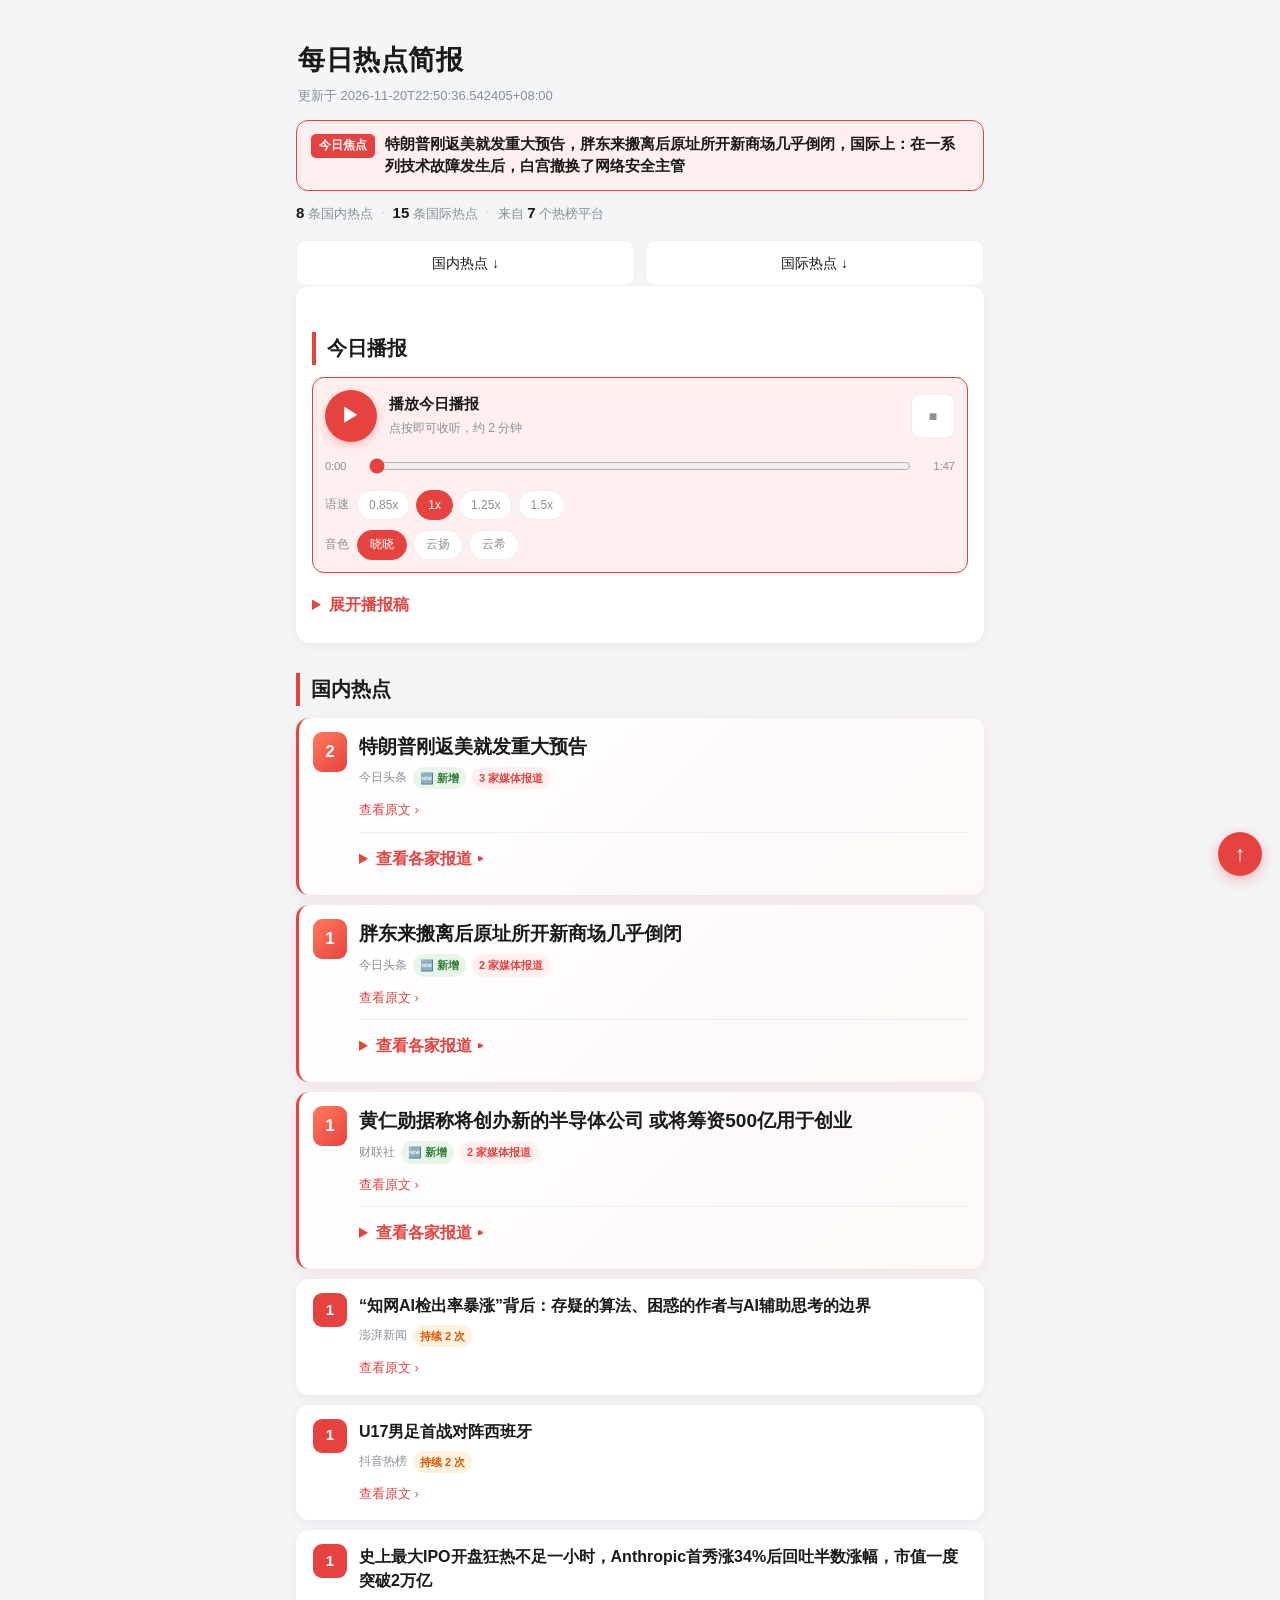
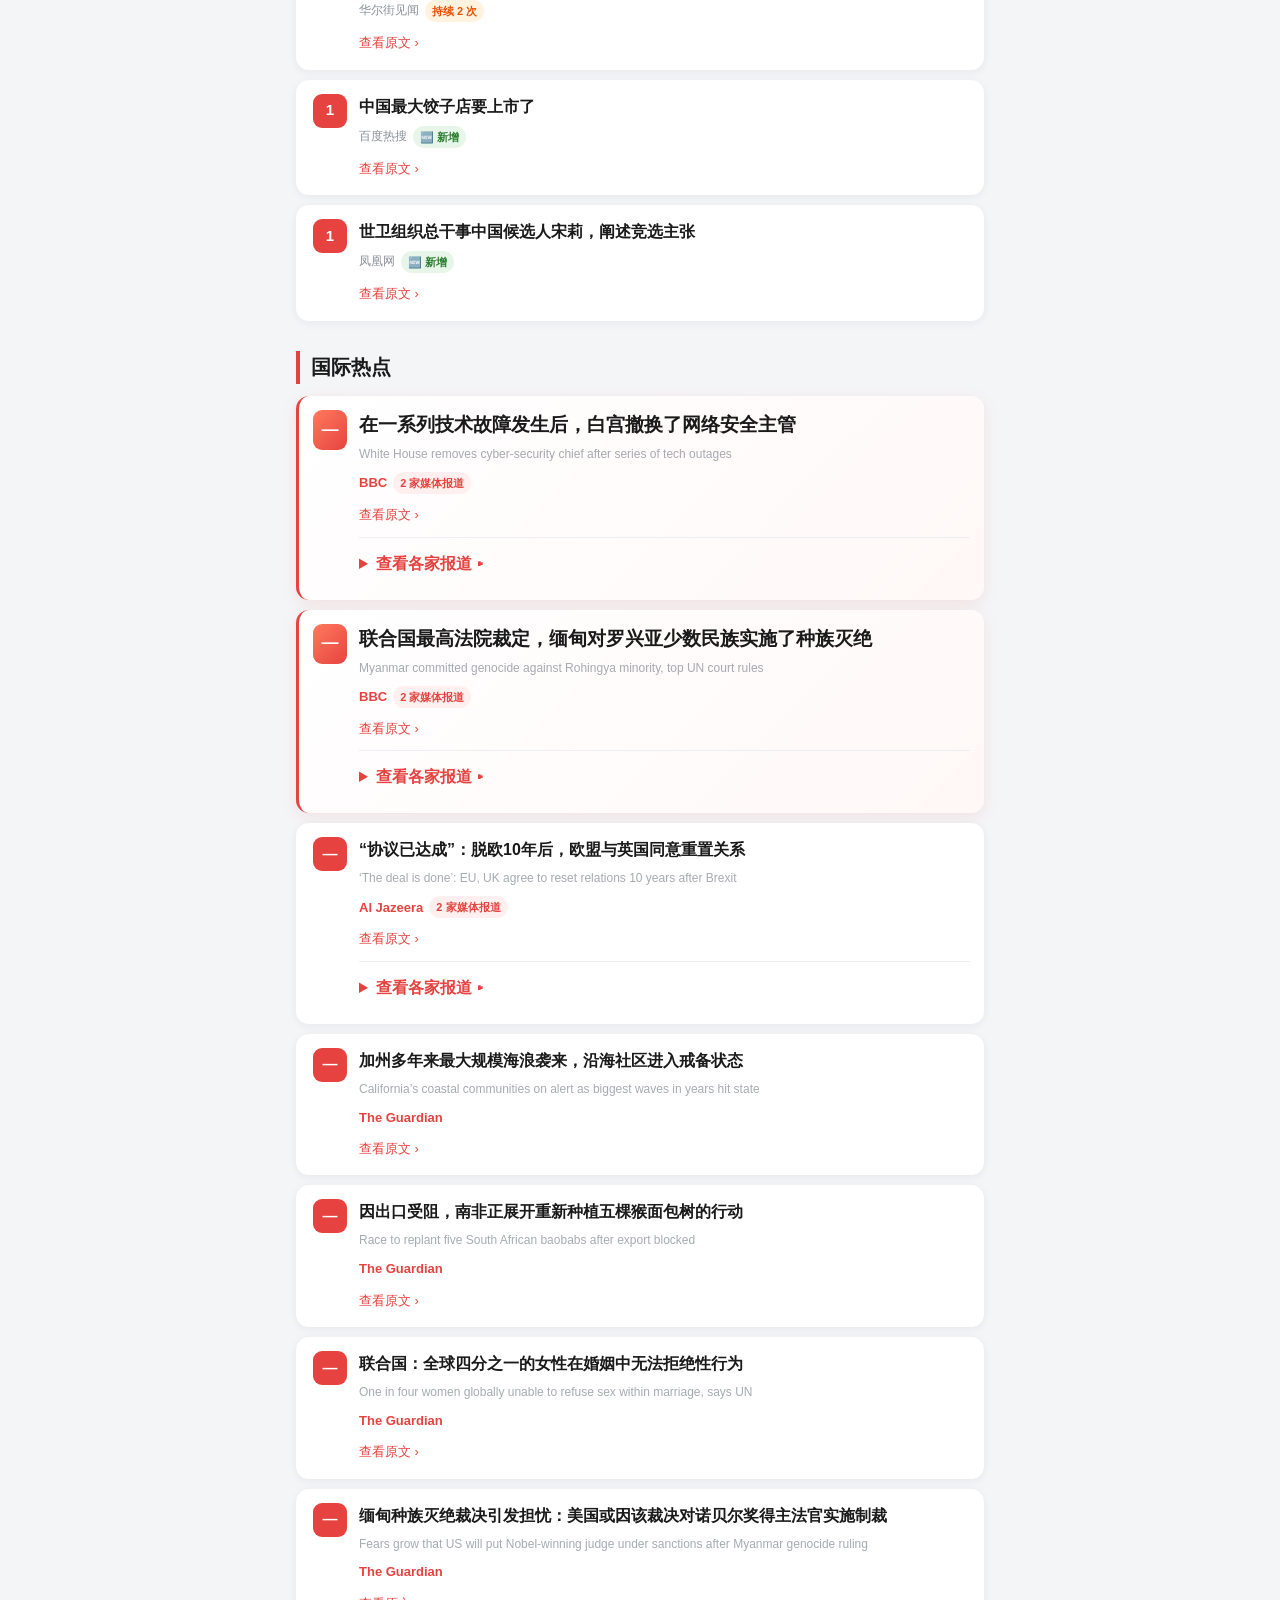
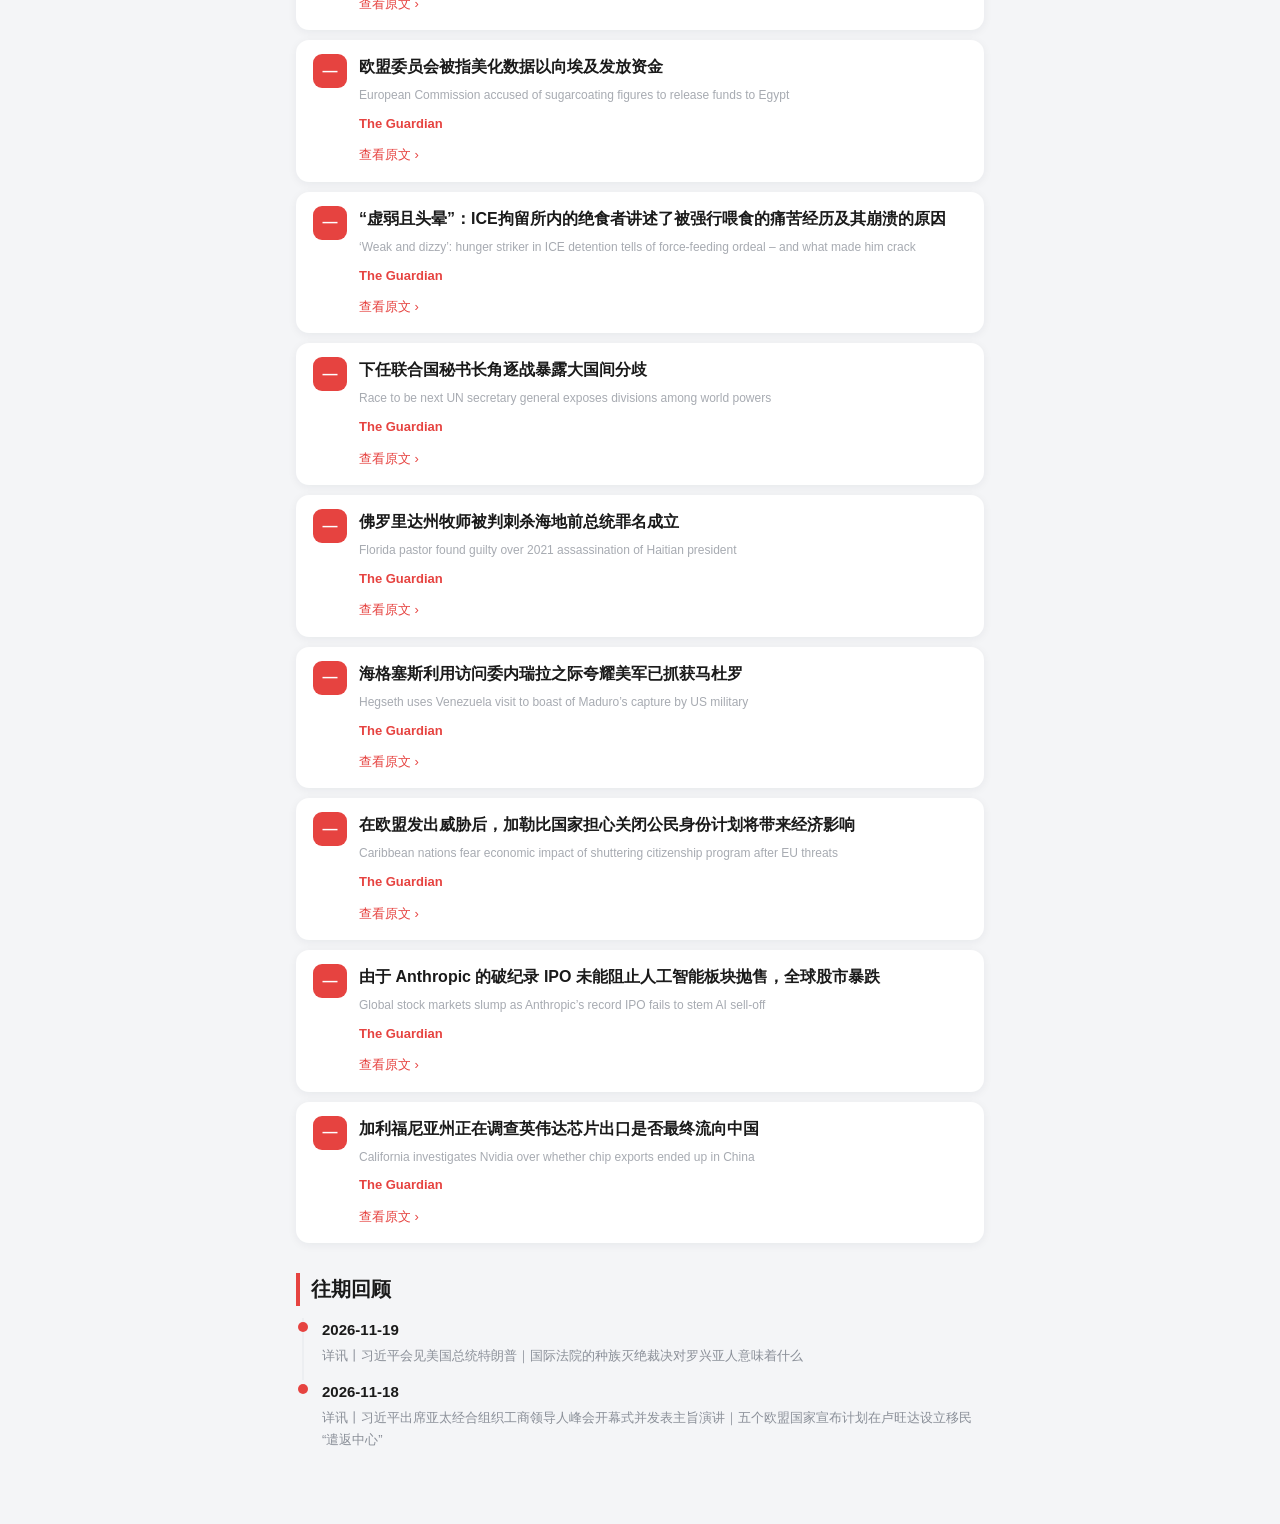
==== commit 4eaed7a9: "自动更新简报 2026-11-20T14:53Z" ====
--- a/index.html
+++ b/index.html
@@ -1,7 +1,7 @@
 <!DOCTYPE html><html lang="zh-CN"><head><meta charset="UTF-8">
 <meta name="viewport" content="width=device-width,initial-scale=1">
 <title>每日热点简报 · 2026-11-20</title>
-<meta name="description" content="中俄美元首和平宣言，普京评价中俄美元首会晤，国际上：联合国最高法院裁定缅甸对罗兴亚人犯下种族灭绝罪">
+<meta name="description" content="特朗普刚返美就发重大预告，胖东来搬离后原址所开新商场几乎倒闭，国际上：在一系列技术故障发生后，白宫撤换了网络安全主管">
 
 <style>
 :root{
@@ -149,154 +149,141 @@
 
 </head><body><div class="wrap">
 <header><h1>每日热点简报</h1>
-<p class="sub">更新于 2026-11-20T13:32:37.779496+08:00</p></header>
-<div class="brief"><span class="brief-label">今日焦点</span><span class="brief-text">中俄美元首和平宣言，普京评价中俄美元首会晤，国际上：联合国最高法院裁定缅甸对罗兴亚人犯下种族灭绝罪</span></div>
-<div class="overview"><span><b>8</b> 条国内热点</span><span class="sep">·</span><span><b>15</b> 条国际热点</span><span class="sep">·</span><span>来自 <b>6</b> 个热榜平台</span></div>
+<p class="sub">更新于 2026-11-20T22:50:36.542405+08:00</p></header>
+<div class="brief"><span class="brief-label">今日焦点</span><span class="brief-text">特朗普刚返美就发重大预告，胖东来搬离后原址所开新商场几乎倒闭，国际上：在一系列技术故障发生后，白宫撤换了网络安全主管</span></div>
+<div class="overview"><span><b>8</b> 条国内热点</span><span class="sep">·</span><span><b>15</b> 条国际热点</span><span class="sep">·</span><span>来自 <b>7</b> 个热榜平台</span></div>
 <nav class="jump"><a href="#domestic">国内热点 ↓</a><a href="#international">国际热点 ↓</a></nav>
 <section class="broadcast" id="broadcast"><h2>今日播报</h2>
 <div class="player" id="player" data-mode="mp3" data-text="各位好，今天是11月20日，欢迎收听今日热点。
 
-首先来看国内新闻。习近平主持了中俄美元首会晤，并发表了中俄美元首和平宣言。普京对此次会晤给予了高度评价，而特朗普也为中俄美元首的会晤打了12分。此外，习近平还会见了美国总统特朗普。在亚太经合组织第三十三次领导人非正式会议上，习近平也主持了会议并发表了重要讲话。
-
-接下来关注国际动态。联合国最高法院做出裁定，认定缅甸对罗兴亚人犯下种族灭绝罪。在美国方面，上诉法院允许特朗普终止对委内瑞拉人的临时保护身份驱逐保护。另外，一名佛罗里达州牧师被判对2021年海地总统遇刺案负有罪责。在中东地区，沙特最高摩天大楼在胡塞武装的袭击中受损。
-
-最后来看俄乌局势的相关消息。欧洲领导人表示，欧洲已经准备好就结束乌克兰战争与俄罗斯进行谈判。库什纳对此表示，特朗普对于为乌克兰提供类似北约的安全保障持开放态度。
+首先关注国内消息。特朗普刚回到美国就发布了重大预告。在商业领域，胖东来搬离原址后，当地新开的商场经营情况非常困难，几乎面临倒闭。科技方面，据称黄仁勋将创办新的半导体公司，并可能筹资500亿用于创业。同时，知网AI检出率暴涨引发关注，这背后涉及存疑的算法以及AI辅助思考的边界问题。体育方面，U17男足的首场比赛对阵西班牙。此外，史上最大规模的IPO在开盘不到一小时内出现波动，Anthropic首秀上涨34%后回吐了半数涨幅，市值一度突破2万亿。
+
+接下来看国际新闻。白宫在经历一系列技术故障后，撤换了网络安全主管。联合国最高法院做出裁定，认定缅甸对罗兴亚少数民族实施了种族灭绝。在外交关系上，脱欧十年后，欧盟与英国已达成协议，同意重置双方关系。自然灾害方面，加州正遭遇多年来最大规模的海浪袭击，沿海社区已进入戒备状态。在南非，由于出口受阻，当地正展开重新种植五棵猴面包树的行动。最后，联合国发布报告指出，全球有四分之一的女性在婚姻中无法拒绝性行为。
 
 以上就是今天的要闻，明天同一时间再见。"><audio id="audioEl" preload="metadata" src="audio/voice-xiaoxiao.mp3"></audio><div class="player-row"><button type="button" class="play-btn" id="playBtn" aria-label="播放/暂停">▶</button><div class="player-info"><div class="player-title">播放今日播报</div><div class="player-status" id="playerStatus">点按即可收听，约 2 分钟</div></div><button type="button" class="stop-btn" id="stopBtn" aria-label="停止">■</button></div><div class="seek-row"><span class="time" id="curTime">0:00</span><input type="range" class="seek" id="seekBar" min="0" max="1000" value="0" aria-label="播放进度"><span class="time" id="durTime">0:00</span></div><div class="rate-row"><span>语速</span><button type="button" class="rate-btn" data-rate="0.85">0.85x</button><button type="button" class="rate-btn active" data-rate="1">1x</button><button type="button" class="rate-btn" data-rate="1.25">1.25x</button><button type="button" class="rate-btn" data-rate="1.5">1.5x</button></div><div class="voice-row"><span>音色</span><button type="button" class="voice-btn active" data-voice="xiaoxiao" data-src="audio/voice-xiaoxiao.mp3" title="女声 · 亲和自然">晓晓</button><button type="button" class="voice-btn" data-voice="yunyang" data-src="audio/voice-yunyang.mp3" title="男声 · 新闻主播">云扬</button><button type="button" class="voice-btn" data-voice="yunxi" data-src="audio/voice-yunxi.mp3" title="男声 · 年轻清晰">云希</button></div></div>
 <details><summary>展开播报稿</summary>
 <p class="script">各位好，今天是11月20日，欢迎收听今日热点。
 
-首先来看国内新闻。习近平主持了中俄美元首会晤，并发表了中俄美元首和平宣言。普京对此次会晤给予了高度评价，而特朗普也为中俄美元首的会晤打了12分。此外，习近平还会见了美国总统特朗普。在亚太经合组织第三十三次领导人非正式会议上，习近平也主持了会议并发表了重要讲话。
-
-接下来关注国际动态。联合国最高法院做出裁定，认定缅甸对罗兴亚人犯下种族灭绝罪。在美国方面，上诉法院允许特朗普终止对委内瑞拉人的临时保护身份驱逐保护。另外，一名佛罗里达州牧师被判对2021年海地总统遇刺案负有罪责。在中东地区，沙特最高摩天大楼在胡塞武装的袭击中受损。
-
-最后来看俄乌局势的相关消息。欧洲领导人表示，欧洲已经准备好就结束乌克兰战争与俄罗斯进行谈判。库什纳对此表示，特朗普对于为乌克兰提供类似北约的安全保障持开放态度。
+首先关注国内消息。特朗普刚回到美国就发布了重大预告。在商业领域，胖东来搬离原址后，当地新开的商场经营情况非常困难，几乎面临倒闭。科技方面，据称黄仁勋将创办新的半导体公司，并可能筹资500亿用于创业。同时，知网AI检出率暴涨引发关注，这背后涉及存疑的算法以及AI辅助思考的边界问题。体育方面，U17男足的首场比赛对阵西班牙。此外，史上最大规模的IPO在开盘不到一小时内出现波动，Anthropic首秀上涨34%后回吐了半数涨幅，市值一度突破2万亿。
+
+接下来看国际新闻。白宫在经历一系列技术故障后，撤换了网络安全主管。联合国最高法院做出裁定，认定缅甸对罗兴亚少数民族实施了种族灭绝。在外交关系上，脱欧十年后，欧盟与英国已达成协议，同意重置双方关系。自然灾害方面，加州正遭遇多年来最大规模的海浪袭击，沿海社区已进入戒备状态。在南非，由于出口受阻，当地正展开重新种植五棵猴面包树的行动。最后，联合国发布报告指出，全球有四分之一的女性在婚姻中无法拒绝性行为。
 
 以上就是今天的要闻，明天同一时间再见。</p></details>
 </section>
 <section id="domestic"><h2>国内热点</h2>
 <div class="cards">
 <article class="card headline">
-<div class="rank">1</div>
-<div class="body">
-<h3>中俄美元首和平宣言</h3>
+<div class="rank">2</div>
+<div class="body">
+<h3>特朗普刚返美就发重大预告</h3>
 <div class="meta-line">
 <span class="source">今日头条</span>
-<span class="badge hot">持续 4 次</span>
-<span class="badge multi">4 家媒体报道</span>
-</div>
-<a class="link" href="https://www.toutiao.com/trending/7709805042211209235/" target="_blank" rel="noopener">查看原文 ›</a>
-<details class="views"><summary>查看各家报道 ▸</summary>
-<p class="hint">以下报道来自 4 家媒体，观点可能不同，请自行判断</p>
-<div class="view">
-<a href="https://www.toutiao.com/trending/7709805042211209235/" target="_blank" rel="noopener">今日头条：中俄美元首和平宣言</a>
-</div>
-<div class="view">
-<a href="https://www.douyin.com/hot/2754857" target="_blank" rel="noopener">抖音热榜：中俄美元首和平宣言</a>
-</div>
-<div class="view">
-<a href="https://www.thepaper.cn/newsDetail_forward_34512539" target="_blank" rel="noopener">澎湃新闻：中俄美元首和平宣言</a>
-</div>
-<div class="view">
-<a href="https://wallstreetcn.com/articles/3786290" target="_blank" rel="noopener">华尔街见闻：中俄美元首和平宣言</a>
+<span class="badge new">🆕 新增</span>
+<span class="badge multi">3 家媒体报道</span>
+</div>
+<a class="link" href="https://www.toutiao.com/trending/7709509765424267300/" target="_blank" rel="noopener">查看原文 ›</a>
+<details class="views"><summary>查看各家报道 ▸</summary>
+<p class="hint">以下报道来自 3 家媒体，观点可能不同，请自行判断</p>
+<div class="view">
+<a href="https://www.toutiao.com/trending/7709509765424267300/" target="_blank" rel="noopener">今日头条：特朗普刚返美就发重大预告</a>
+</div>
+<div class="view">
+<a href="https://www.baidu.com/s?wd=%E7%89%B9%E6%9C%97%E6%99%AE%E5%88%9A%E8%BF%94%E7%BE%8E%E5%B0%B1%E5%8F%91%E9%87%8D%E5%A4%A7%E9%A2%84%E5%91%8A" target="_blank" rel="noopener">百度热搜：特朗普刚返美就发重大预告</a>
+</div>
+<div class="view">
+<a href="https://s.weibo.com/weibo?q=%23%E7%89%B9%E6%9C%97%E6%99%AE%E5%88%9A%E8%BF%94%E7%BE%8E%E5%B0%B1%E5%8F%91%E9%87%8D%E5%A4%A7%E9%A2%84%E5%91%8A%23&amp;t=31&amp;band_rank=6&amp;Refer=top" target="_blank" rel="noopener">微博热搜：特朗普刚返美就发重大预告</a>
 </div>
 </details>
 </div></article>
 <article class="card headline">
 <div class="rank">1</div>
 <div class="body">
-<h3>普京评价中俄美元首会晤</h3>
-<div class="meta-line">
-<span class="source">凤凰网</span>
-<span class="badge hot">持续 2 次</span>
-<span class="badge multi">3 家媒体报道</span>
-</div>
-<a class="link" href="https://original.ifeng.com/c/8yCXaxy8GRy" target="_blank" rel="noopener">查看原文 ›</a>
-<details class="views"><summary>查看各家报道 ▸</summary>
-<p class="hint">以下报道来自 4 家媒体，观点可能不同，请自行判断</p>
-<div class="view">
-<a href="https://original.ifeng.com/c/8yCXaxy8GRy" target="_blank" rel="noopener">凤凰网：普京评价中俄美元首会晤</a>
-</div>
-<div class="view">
-<a href="https://www.toutiao.com/trending/7709098220517064746/" target="_blank" rel="noopener">今日头条：普京：中俄美元首会晤前所未有</a>
-</div>
-<div class="view">
-<a href="https://news.ifeng.com/c/8yCDPTgbVhN" target="_blank" rel="noopener">凤凰网：中方如何评价中俄美元首会晤，王毅回应</a>
-</div>
-<div class="view">
-<a href="https://search.bilibili.com/all?keyword=%E4%B8%AD%E4%BF%84%E7%BE%8E%E5%85%83%E9%A6%96%E4%BC%9A%E6%99%A4%E4%BC%A0%E9%80%92%E5%93%AA%E4%BA%9B%E4%BF%A1%E6%81%AF" target="_blank" rel="noopener">B站热搜：中俄美元首会晤传递哪些信息</a>
+<h3>胖东来搬离后原址所开新商场几乎倒闭</h3>
+<div class="meta-line">
+<span class="source">今日头条</span>
+<span class="badge new">🆕 新增</span>
+<span class="badge multi">2 家媒体报道</span>
+</div>
+<a class="link" href="https://www.toutiao.com/trending/7709314788123525147/" target="_blank" rel="noopener">查看原文 ›</a>
+<details class="views"><summary>查看各家报道 ▸</summary>
+<p class="hint">以下报道来自 2 家媒体，观点可能不同，请自行判断</p>
+<div class="view">
+<a href="https://www.toutiao.com/trending/7709314788123525147/" target="_blank" rel="noopener">今日头条：胖东来搬离后原址所开新商场几乎倒闭</a>
+</div>
+<div class="view">
+<a href="https://www.baidu.com/s?wd=%E8%83%96%E4%B8%9C%E6%9D%A5%E6%90%AC%E7%A6%BB%E5%90%8E%E5%8E%9F%E5%9D%80%E6%89%80%E5%BC%80%E6%96%B0%E5%95%86%E5%9C%BA%E5%87%A0%E4%B9%8E%E5%80%92%E9%97%AD" target="_blank" rel="noopener">百度热搜：胖东来搬离后原址所开新商场几乎倒闭</a>
 </div>
 </details>
 </div></article>
 <article class="card headline">
-<div class="rank">4</div>
-<div class="body">
-<h3>详讯丨习近平会见美国总统特朗普</h3>
-<div class="meta-line">
-<span class="source">澎湃新闻</span>
-<span class="badge hot">持续 9 次</span>
-</div>
-<a class="link" href="https://www.thepaper.cn/newsDetail_forward_34511524" target="_blank" rel="noopener">查看原文 ›</a>
-</div></article>
-<article class="card">
-<div class="rank">1</div>
-<div class="body">
-<h3>详讯丨习近平主持亚太经合组织第三十三次领导人非正式会议并发表重要讲话</h3>
-<div class="meta-line">
-<span class="source">澎湃新闻</span>
-<span class="badge hot">持续 3 次</span>
-</div>
-<a class="link" href="https://www.thepaper.cn/newsDetail_forward_34509808" target="_blank" rel="noopener">查看原文 ›</a>
-</div></article>
-<article class="card">
-<div class="rank">1</div>
-<div class="body">
-<h3>特朗普给中俄美元首会晤打12分</h3>
-<div class="meta-line">
-<span class="source">微博热搜</span>
-<span class="badge hot">持续 2 次</span>
+<div class="rank">1</div>
+<div class="body">
+<h3>黄仁勋据称将创办新的半导体公司 或将筹资500亿用于创业</h3>
+<div class="meta-line">
+<span class="source">财联社</span>
+<span class="badge new">🆕 新增</span>
 <span class="badge multi">2 家媒体报道</span>
 </div>
-<a class="link" href="https://s.weibo.com/weibo?q=%23%E7%89%B9%E6%9C%97%E6%99%AE%E7%BB%99%E4%B8%AD%E4%BF%84%E7%BE%8E%E5%85%83%E9%A6%96%E4%BC%9A%E6%99%A4%E6%89%9312%E5%88%86%23&amp;t=31&amp;band_rank=1&amp;Refer=top" target="_blank" rel="noopener">查看原文 ›</a>
+<a class="link" href="https://www.cls.cn/detail/2540050" target="_blank" rel="noopener">查看原文 ›</a>
 <details class="views"><summary>查看各家报道 ▸</summary>
 <p class="hint">以下报道来自 2 家媒体，观点可能不同，请自行判断</p>
 <div class="view">
-<a href="https://s.weibo.com/weibo?q=%23%E7%89%B9%E6%9C%97%E6%99%AE%E7%BB%99%E4%B8%AD%E4%BF%84%E7%BE%8E%E5%85%83%E9%A6%96%E4%BC%9A%E6%99%A4%E6%89%9312%E5%88%86%23&amp;t=31&amp;band_rank=1&amp;Refer=top" target="_blank" rel="noopener">微博热搜：特朗普给中俄美元首会晤打12分</a>
-</div>
-<div class="view">
-<a href="https://www.baidu.com/s?wd=%E7%89%B9%E6%9C%97%E6%99%AE%E7%BB%99%E4%B8%AD%E4%BF%84%E7%BE%8E%E5%85%83%E9%A6%96%E4%BC%9A%E6%99%A4%E6%89%9312%E5%88%86" target="_blank" rel="noopener">百度热搜：特朗普给中俄美元首会晤打12分</a>
-</div>
-</details>
-</div></article>
-<article class="card">
-<div class="rank">2</div>
-<div class="body">
-<h3>详讯丨习近平主持中俄美元首会晤</h3>
+<a href="https://www.cls.cn/detail/2540050" target="_blank" rel="noopener">财联社：黄仁勋据称将创办新的半导体公司 或将筹资500亿用于创业</a>
+</div>
+<div class="view">
+<a href="https://news.ifeng.com/c/8yCyjv7zISO" target="_blank" rel="noopener">凤凰网：黄仁勋据称将创办新的半导体公司，或将筹资500亿用于创业</a>
+</div>
+</details>
+</div></article>
+<article class="card">
+<div class="rank">1</div>
+<div class="body">
+<h3>“知网AI检出率暴涨”背后：存疑的算法、困惑的作者与AI辅助思考的边界</h3>
 <div class="meta-line">
 <span class="source">澎湃新闻</span>
 <span class="badge hot">持续 2 次</span>
 </div>
-<a class="link" href="https://www.thepaper.cn/newsDetail_forward_34513086" target="_blank" rel="noopener">查看原文 ›</a>
-</div></article>
-<article class="card">
-<div class="rank">1</div>
-<div class="body">
-<h3>史上最大IPO首日冲高回落，标普、英伟达六连跌，道指跌破5万点，黄金再跌3%</h3>
+<a class="link" href="https://www.thepaper.cn/newsDetail_forward_34513875" target="_blank" rel="noopener">查看原文 ›</a>
+</div></article>
+<article class="card">
+<div class="rank">1</div>
+<div class="body">
+<h3>U17男足首战对阵西班牙</h3>
+<div class="meta-line">
+<span class="source">抖音热榜</span>
+<span class="badge hot">持续 2 次</span>
+</div>
+<a class="link" href="https://www.douyin.com/hot/2755170" target="_blank" rel="noopener">查看原文 ›</a>
+</div></article>
+<article class="card">
+<div class="rank">1</div>
+<div class="body">
+<h3>史上最大IPO开盘狂热不足一小时，Anthropic首秀涨34%后回吐半数涨幅，市值一度突破2万亿</h3>
 <div class="meta-line">
 <span class="source">华尔街见闻</span>
+<span class="badge hot">持续 2 次</span>
+</div>
+<a class="link" href="https://wallstreetcn.com/articles/3786269" target="_blank" rel="noopener">查看原文 ›</a>
+</div></article>
+<article class="card">
+<div class="rank">1</div>
+<div class="body">
+<h3>中国最大饺子店要上市了</h3>
+<div class="meta-line">
+<span class="source">百度热搜</span>
 <span class="badge new">🆕 新增</span>
 </div>
-<a class="link" href="https://wallstreetcn.com/articles/3786267" target="_blank" rel="noopener">查看原文 ›</a>
-</div></article>
-<article class="card">
-<div class="rank">1</div>
-<div class="body">
-<h3>【早报】高开低走，深夜美股大跳水；Anthropic上市首秀收涨17%；黄金、白银，大幅走弱</h3>
-<div class="meta-line">
-<span class="source">财联社</span>
+<a class="link" href="https://www.baidu.com/s?wd=%E4%B8%AD%E5%9B%BD%E6%9C%80%E5%A4%A7%E9%A5%BA%E5%AD%90%E5%BA%97%E8%A6%81%E4%B8%8A%E5%B8%82%E4%BA%86" target="_blank" rel="noopener">查看原文 ›</a>
+</div></article>
+<article class="card">
+<div class="rank">1</div>
+<div class="body">
+<h3>世卫组织总干事中国候选人宋莉，阐述竞选主张</h3>
+<div class="meta-line">
+<span class="source">凤凰网</span>
 <span class="badge new">🆕 新增</span>
 </div>
-<a class="link" href="https://www.cls.cn/detail/2539556" target="_blank" rel="noopener">查看原文 ›</a>
+<a class="link" href="https://news.ifeng.com/c/8yD7VuAP2Qn" target="_blank" rel="noopener">查看原文 ›</a>
 </div></article>
 </div>
 </section>
@@ -305,220 +292,190 @@
 <article class="card headline">
 <div class="rank">—</div>
 <div class="body">
-<h3>联合国最高法院裁定缅甸对罗兴亚人犯下种族灭绝罪</h3>
-<p class="en">The U.N.&#x27;s top court rules Myanmar committed genocide against the Rohingya</p>
-<div class="meta-line">
-<span class="source">NPR</span>
-<span class="badge multi">3 家媒体报道</span>
-</div>
-<a class="link" href="https://www.npr.org/2026/11/19/g-s1-154340/un-court-myanmar-genocide-rohingya" target="_blank" rel="noopener">查看原文 ›</a>
-<details class="views"><summary>查看各家报道 ▸</summary>
-<p class="hint">以下报道来自 3 家媒体，观点可能不同，请自行判断</p>
-<div class="view">
-<a href="https://www.npr.org/2026/11/19/g-s1-154340/un-court-myanmar-genocide-rohingya" target="_blank" rel="noopener">NPR：联合国最高法院裁定缅甸对罗兴亚人犯下种族灭绝罪</a>
-<span class="en">The U.N.&#x27;s top court rules Myanmar committed genocide against the Rohingya</span>
-</div>
-<div class="view">
-<a href="https://news.google.com/rss/articles/CBMifkFVX3lxTE5qLUhZWS1IeE93REZvbWFfdUpvcnEyOG1kZjU5M2dMV3N2TFFtZEZsVll5eUx4MWxhcTRaWFlqSndxaVhtRWNrel94QVVCcWgtSGdvd2xvRHZNdm9rNDhJbmhpeWNmSW41bnRZaHo1a0xuRTZmODVXc3Yxemh3QQ?oc=5" target="_blank" rel="noopener">Google News：实时更新：联合国法院裁定缅甸对罗兴亚人实施种族灭绝 - 《纽约时报》</a>
-<span class="en">Live Updates: U.N. Court Rules Myanmar Committed Genocide Against Rohingya - The New York Times</span>
-</div>
+<h3>在一系列技术故障发生后，白宫撤换了网络安全主管</h3>
+<p class="en">White House removes cyber-security chief after series of tech outages</p>
+<div class="meta-line">
+<span class="source">BBC</span>
+<span class="badge multi">2 家媒体报道</span>
+</div>
+<a class="link" href="https://www.bbc.co.uk/news/articles/cwz0k3nn5p5mo?at_medium=RSS&amp;at_campaign=rss" target="_blank" rel="noopener">查看原文 ›</a>
+<details class="views"><summary>查看各家报道 ▸</summary>
+<p class="hint">以下报道来自 2 家媒体，观点可能不同，请自行判断</p>
+<div class="view">
+<img class="view-img" src="https://ichef.bbci.co.uk/ace/standard/1024/cpsprodpb/76fa/live/ea62ee60-e4bd-11f1-87df-79d8910e0f29.jpg" loading="lazy" onerror="this.style.display='none'">
+<a href="https://www.bbc.co.uk/news/articles/cwz0k3nn5p5mo?at_medium=RSS&amp;at_campaign=rss" target="_blank" rel="noopener">BBC：在一系列技术故障发生后，白宫撤换了网络安全主管</a>
+<span class="en">White House removes cyber-security chief after series of tech outages</span>
+</div>
+<div class="view">
+<a href="https://www.aljazeera.com/news/2026/11/20/us-appoints-new-cybersecurity-chief-after-series-of-tech-failures?traffic_source=rss" target="_blank" rel="noopener">Al Jazeera：在一系列技术故障发生后，美国任命新任网络安全负责人</a>
+<span class="en">US appoints new cybersecurity chief after series of tech failures</span>
+</div>
+</details>
+</div></article>
+<article class="card headline">
+<div class="rank">—</div>
+<div class="body">
+<h3>联合国最高法院裁定，缅甸对罗兴亚少数民族实施了种族灭绝</h3>
+<p class="en">Myanmar committed genocide against Rohingya minority, top UN court rules</p>
+<div class="meta-line">
+<span class="source">BBC</span>
+<span class="badge multi">2 家媒体报道</span>
+</div>
+<a class="link" href="https://www.bbc.co.uk/news/articles/c804wzp20ddvo?at_medium=RSS&amp;at_campaign=rss" target="_blank" rel="noopener">查看原文 ›</a>
+<details class="views"><summary>查看各家报道 ▸</summary>
+<p class="hint">以下报道来自 2 家媒体，观点可能不同，请自行判断</p>
 <div class="view">
 <img class="view-img" src="https://ichef.bbci.co.uk/ace/standard/1024/cpsprodpb/d789/live/7c1a8b30-e435-11f1-99b6-a35a62fa4264.jpg" loading="lazy" onerror="this.style.display='none'">
 <a href="https://www.bbc.co.uk/news/articles/c804wzp20ddvo?at_medium=RSS&amp;at_campaign=rss" target="_blank" rel="noopener">BBC：联合国最高法院裁定，缅甸对罗兴亚少数民族实施了种族灭绝</a>
 <span class="en">Myanmar committed genocide against Rohingya minority, top UN court rules</span>
 </div>
-</details>
-</div></article>
-<article class="card headline">
-<div class="rank">—</div>
-<div class="body">
-<h3>美国上诉法院允许特朗普终止对委内瑞拉人的临时保护身份（TPS）驱逐保护</h3>
-<p class="en">US appeals court lets Trump end TPS deportation protections for Venezuelans</p>
+<div class="view">
+<a href="https://www.npr.org/2026/11/19/g-s1-154340/un-court-myanmar-genocide-rohingya" target="_blank" rel="noopener">NPR：联合国最高法院裁定缅甸对罗兴亚人实施了种族灭绝</a>
+<span class="en">The U.N.&#x27;s top court rules Myanmar committed genocide against the Rohingya</span>
+</div>
+</details>
+</div></article>
+<article class="card">
+<div class="rank">—</div>
+<div class="body">
+<h3>“协议已达成”：脱欧10年后，欧盟与英国同意重置关系</h3>
+<p class="en">‘The deal is done’: EU, UK agree to reset relations 10 years after Brexit</p>
 <div class="meta-line">
 <span class="source">Al Jazeera</span>
 <span class="badge multi">2 家媒体报道</span>
 </div>
-<a class="link" href="https://www.aljazeera.com/news/2026/11/19/us-appeals-court-lets-trump-end-tps-deportation-protections-for-venezuelans?traffic_source=rss" target="_blank" rel="noopener">查看原文 ›</a>
+<a class="link" href="https://www.aljazeera.com/news/2026/11/20/eu-and-uk-seal-reset-deal?traffic_source=rss" target="_blank" rel="noopener">查看原文 ›</a>
 <details class="views"><summary>查看各家报道 ▸</summary>
 <p class="hint">以下报道来自 2 家媒体，观点可能不同，请自行判断</p>
 <div class="view">
-<a href="https://www.aljazeera.com/news/2026/11/19/us-appeals-court-lets-trump-end-tps-deportation-protections-for-venezuelans?traffic_source=rss" target="_blank" rel="noopener">Al Jazeera：美国上诉法院允许特朗普终止对委内瑞拉人的临时保护身份（TPS）驱逐保护</a>
-<span class="en">US appeals court lets Trump end TPS deportation protections for Venezuelans</span>
-</div>
-<div class="view">
-<a href="https://news.google.com/rss/articles/[base64]?oc=5" target="_blank" rel="noopener">Google News：上诉法院批准特朗普停止恢复委内瑞拉临时保护身份（TPS）命令的请求 - 美联社</a>
-<span class="en">Appeals court grants Trump request to halt order restoring Venezuelan TPS - AP News</span>
-</div>
-</details>
-</div></article>
-<article class="card">
-<div class="rank">—</div>
-<div class="body">
-<h3>佛罗里达州牧师被判对2021年海地总统遇刺案负有罪责</h3>
+<a href="https://www.aljazeera.com/news/2026/11/20/eu-and-uk-seal-reset-deal?traffic_source=rss" target="_blank" rel="noopener">Al Jazeera：“协议已达成”：脱欧10年后，欧盟与英国同意重置关系</a>
+<span class="en">‘The deal is done’: EU, UK agree to reset relations 10 years after Brexit</span>
+</div>
+<div class="view">
+<a href="https://news.google.com/rss/articles/[base64]?oc=5" target="_blank" rel="noopener">Google News：“协议已达成”：脱欧10年后，欧盟与英国同意重置关系 - 半岛电视台</a>
+<span class="en">‘The deal is done’: EU, UK agree to reset relations 10 years after Brexit - Al Jazeera</span>
+</div>
+</details>
+</div></article>
+<article class="card">
+<div class="rank">—</div>
+<div class="body">
+<h3>加州多年来最大规模海浪袭来，沿海社区进入戒备状态</h3>
+<p class="en">California’s coastal communities on alert as biggest waves in years hit state</p>
+<div class="meta-line">
+<span class="source">The Guardian</span>
+</div>
+<a class="link" href="https://www.theguardian.com/us-news/2026/nov/20/california-coastal-communities-alert-big-waves-hit-state" target="_blank" rel="noopener">查看原文 ›</a>
+</div></article>
+<article class="card">
+<div class="rank">—</div>
+<div class="body">
+<h3>因出口受阻，南非正展开重新种植五棵猴面包树的行动</h3>
+<p class="en">Race to replant five South African baobabs after export blocked</p>
+<div class="meta-line">
+<span class="source">The Guardian</span>
+</div>
+<a class="link" href="https://www.theguardian.com/environment/2026/nov/19/baobab-five-trees-south-africa-dug-up-export-blocked-georgia-aoe" target="_blank" rel="noopener">查看原文 ›</a>
+</div></article>
+<article class="card">
+<div class="rank">—</div>
+<div class="body">
+<h3>联合国：全球四分之一的女性在婚姻中无法拒绝性行为</h3>
+<p class="en">One in four women globally unable to refuse sex within marriage, says UN</p>
+<div class="meta-line">
+<span class="source">The Guardian</span>
+</div>
+<a class="link" href="https://www.theguardian.com/global-development/2026/nov/19/women-girls-rights-rape-sexual-violence-africa-marriage-unfpa" target="_blank" rel="noopener">查看原文 ›</a>
+</div></article>
+<article class="card">
+<div class="rank">—</div>
+<div class="body">
+<h3>缅甸种族灭绝裁决引发担忧：美国或因该裁决对诺贝尔奖得主法官实施制裁</h3>
+<p class="en">Fears grow that US will put Nobel-winning judge under sanctions after Myanmar genocide ruling</p>
+<div class="meta-line">
+<span class="source">The Guardian</span>
+</div>
+<a class="link" href="https://www.theguardian.com/world/2026/nov/18/us-sanctions-icj-judges-myanmar-genocide-ruling-israel-gaza-court" target="_blank" rel="noopener">查看原文 ›</a>
+</div></article>
+<article class="card">
+<div class="rank">—</div>
+<div class="body">
+<h3>欧盟委员会被指美化数据以向埃及发放资金</h3>
+<p class="en">European Commission accused of sugarcoating figures to release funds to Egypt</p>
+<div class="meta-line">
+<span class="source">The Guardian</span>
+</div>
+<a class="link" href="https://www.theguardian.com/world/2026/nov/18/european-commission-accused-sugarcoating-figures-egypt-loans" target="_blank" rel="noopener">查看原文 ›</a>
+</div></article>
+<article class="card">
+<div class="rank">—</div>
+<div class="body">
+<h3>“虚弱且头晕”：ICE拘留所内的绝食者讲述了被强行喂食的痛苦经历及其崩溃的原因</h3>
+<p class="en">‘Weak and dizzy’: hunger striker in ICE detention tells of force-feeding ordeal – and what made him crack</p>
+<div class="meta-line">
+<span class="source">The Guardian</span>
+</div>
+<a class="link" href="https://www.theguardian.com/us-news/2026/nov/20/ice-cuba-hunger-strike-force-feeding" target="_blank" rel="noopener">查看原文 ›</a>
+</div></article>
+<article class="card">
+<div class="rank">—</div>
+<div class="body">
+<h3>下任联合国秘书长角逐战暴露大国间分歧</h3>
+<p class="en">Race to be next UN secretary general exposes divisions among world powers</p>
+<div class="meta-line">
+<span class="source">The Guardian</span>
+</div>
+<a class="link" href="https://www.theguardian.com/world/2026/nov/20/race-to-be-next-un-secretary-general-exposes-divisions-among-world-powers" target="_blank" rel="noopener">查看原文 ›</a>
+</div></article>
+<article class="card">
+<div class="rank">—</div>
+<div class="body">
+<h3>佛罗里达州牧师被判刺杀海地前总统罪名成立</h3>
 <p class="en">Florida pastor found guilty over 2021 assassination of Haitian president</p>
 <div class="meta-line">
 <span class="source">The Guardian</span>
-<span class="badge multi">2 家媒体报道</span>
 </div>
 <a class="link" href="https://www.theguardian.com/us-news/2026/nov/18/florida-pastor-guilty-haiti-president-assassination" target="_blank" rel="noopener">查看原文 ›</a>
-<details class="views"><summary>查看各家报道 ▸</summary>
-<p class="hint">以下报道来自 2 家媒体，观点可能不同，请自行判断</p>
-<div class="view">
-<a href="https://www.theguardian.com/us-news/2026/nov/18/florida-pastor-guilty-haiti-president-assassination" target="_blank" rel="noopener">The Guardian：佛罗里达州牧师被判对2021年海地总统遇刺案负有罪责</a>
-<span class="en">Florida pastor found guilty over 2021 assassination of Haitian president</span>
-</div>
-<div class="view">
-<img class="view-img" src="https://ichef.bbci.co.uk/ace/standard/1024/cpsprodpb/e31d/live/a9425010-e409-11f1-ab35-e1af93fa5cce.jpg" loading="lazy" onerror="this.style.display='none'">
-<a href="https://www.bbc.co.uk/news/articles/cm702q0lg50po?at_medium=RSS&amp;at_campaign=rss" target="_blank" rel="noopener">BBC：佛罗里达州牧师被判在海地总统暗杀案中负有责任</a>
-<span class="en">Florida pastor found guilty over role in assassination of Haitian president</span>
-</div>
-</details>
-</div></article>
-<article class="card">
-<div class="rank">—</div>
-<div class="body">
-<h3>沙特最高摩天大楼在胡塞武装袭击中受损</h3>
-<p class="en">Saudi&#x27;s tallest skyscraper damaged in Houthi attack</p>
-<div class="meta-line">
-<span class="source">Sky News</span>
-<span class="badge multi">2 家媒体报道</span>
-</div>
-<a class="link" href="https://news.sky.com/story/saudis-tallest-skyscraper-damaged-in-houthi-attack-13614147" target="_blank" rel="noopener">查看原文 ›</a>
-<details class="views"><summary>查看各家报道 ▸</summary>
-<p class="hint">以下报道来自 2 家媒体，观点可能不同，请自行判断</p>
-<div class="view">
-<img class="view-img" src="https://e3.365dm.com/26/11/1920x1080/skynews-houthi-attack-riyadh_7410746.jpg?20261119211843" loading="lazy" onerror="this.style.display='none'">
-<a href="https://news.sky.com/story/saudis-tallest-skyscraper-damaged-in-houthi-attack-13614147" target="_blank" rel="noopener">Sky News：沙特最高摩天大楼在胡塞武装袭击中受损</a>
-<span class="en">Saudi&#x27;s tallest skyscraper damaged in Houthi attack</span>
-</div>
-<div class="view">
-<a href="https://news.google.com/rss/articles/[base64]?oc=5" target="_blank" rel="noopener">Google News：利雅得最高摩天大楼在胡塞武装袭击沙特主权财富基金总部期间受损 - NBC News</a>
-<span class="en">Riyadh’s tallest skyscraper hit in Houthi strike on Saudi wealth fund HQ - NBC News</span>
-</div>
-</details>
-</div></article>
-<article class="card">
-<div class="rank">—</div>
-<div class="body">
-<h3>欧洲领导人表示，欧洲已准备好就结束乌克兰战争与俄罗斯进行谈判 - BBC</h3>
-<p class="en">Europe ready for talks with Russia on ending war in Ukraine, leaders say - BBC</p>
-<div class="meta-line">
-<span class="source">Google News</span>
-<span class="badge multi">2 家媒体报道</span>
-</div>
-<a class="link" href="https://news.google.com/rss/articles/CBMiW0FVX3lxTFA4akxXcHFqbTV0dzV2MnZpTVFTc21SSGhVM3dCbnVpNlNpYUhWdHhWdWZlanlQQzdYOXdaLXVHdC1ZWHdzWkFDa2piREFkZ3cwS0IwV2d4X2JnbW8?oc=5" target="_blank" rel="noopener">查看原文 ›</a>
-<details class="views"><summary>查看各家报道 ▸</summary>
-<p class="hint">以下报道来自 2 家媒体，观点可能不同，请自行判断</p>
-<div class="view">
-<a href="https://news.google.com/rss/articles/CBMiW0FVX3lxTFA4akxXcHFqbTV0dzV2MnZpTVFTc21SSGhVM3dCbnVpNlNpYUhWdHhWdWZlanlQQzdYOXdaLXVHdC1ZWHdzWkFDa2piREFkZ3cwS0IwV2d4X2JnbW8?oc=5" target="_blank" rel="noopener">Google News：欧洲领导人表示，欧洲已准备好就结束乌克兰战争与俄罗斯进行谈判 - BBC</a>
-<span class="en">Europe ready for talks with Russia on ending war in Ukraine, leaders say - BBC</span>
-</div>
-<div class="view">
-<img class="view-img" src="https://ichef.bbci.co.uk/ace/standard/1024/cpsprodpb/1fd8/live/5c168a90-e44a-11f1-a094-5fdc692f3e33.jpg" loading="lazy" onerror="this.style.display='none'">
-<a href="https://www.bbc.co.uk/news/articles/ckzd9nln5e6go?at_medium=RSS&amp;at_campaign=rss" target="_blank" rel="noopener">BBC：各国领导人表示，欧洲已准备好与俄罗斯就结束乌克兰战争进行谈判</a>
-<span class="en">Europe ready for talks with Russia on ending war in Ukraine, leaders say</span>
-</div>
-</details>
-</div></article>
-<article class="card">
-<div class="rank">—</div>
-<div class="body">
-<h3>库什纳：特朗普对为乌克兰提供类似北约的安全保障持开放态度</h3>
-<p class="en">Kushner: Trump open to NATO-like security guarantees for Ukraine</p>
-<div class="meta-line">
-<span class="source">Al Jazeera</span>
-</div>
-<a class="link" href="https://www.aljazeera.com/video/newsfeed/2026/11/20/kushner-trump-open-to-nato-like-security-guarantees-for-ukraine?traffic_source=rss" target="_blank" rel="noopener">查看原文 ›</a>
-</div></article>
-<article class="card">
-<div class="rank">—</div>
-<div class="body">
-<h3>加拿大深受喜爱的 Tim Hortons 因与以色列达成的“过度”数据交易引发愤怒</h3>
-<p class="en">Canada’s beloved Tim Hortons brews ire over ‘excessive’ Israeli data deal</p>
-<div class="meta-line">
-<span class="source">Al Jazeera</span>
-</div>
-<a class="link" href="https://www.aljazeera.com/video/newsfeed/2026/11/20/canadas-beloved-tim-hortons-brews-ire-over-excessive-israeli-data-deal-2?traffic_source=rss" target="_blank" rel="noopener">查看原文 ›</a>
-</div></article>
-<article class="card">
-<div class="rank">—</div>
-<div class="body">
-<h3>面对美国军事角色引发的争议，数千人抗议哥伦比亚的税收计划</h3>
-<p class="en">Thousands protest Colombia’s tax plans amid row over US military role</p>
-<div class="meta-line">
-<span class="source">Al Jazeera</span>
-</div>
-<a class="link" href="https://www.aljazeera.com/news/2026/11/20/thousands-protest-colombias-tax-plans-amid-row-over-us-military-role?traffic_source=rss" target="_blank" rel="noopener">查看原文 ›</a>
-</div></article>
-<article class="card">
-<div class="rank">—</div>
-<div class="body">
-<h3>巴西承认原住民土地权，卢拉探望病重的劳尼酋长</h3>
-<p class="en">Lula visits ailing Chief Raoni as Brazil recognises Indigenous land</p>
-<div class="meta-line">
-<span class="source">Al Jazeera</span>
-</div>
-<a class="link" href="https://www.aljazeera.com/news/2026/11/20/lula-visits-ailing-chief-raoni-as-brazil-recognises-indigenous-land?traffic_source=rss" target="_blank" rel="noopener">查看原文 ›</a>
-</div></article>
-<article class="card">
-<div class="rank">—</div>
-<div class="body">
-<h3>Anthropic 首秀未能缓解 AI 泡沫担忧，亚洲股市大跌</h3>
-<p class="en">Asia’s stock markets dive as Anthropic debut fails to allay AI bubble fears</p>
-<div class="meta-line">
-<span class="source">Al Jazeera</span>
-</div>
-<a class="link" href="https://www.aljazeera.com/economy/2026/11/20/asias-stock-markets-dive-as-anthropic-debut-fails-to-allay-ai-bubble-fears?traffic_source=rss" target="_blank" rel="noopener">查看原文 ›</a>
-</div></article>
-<article class="card">
-<div class="rank">—</div>
-<div class="body">
-<h3>河马菲奥娜在吞下游客帽子几天后死亡</h3>
-<p class="en">Hippo Fiona dies days after swallowing visitor’s hat</p>
-<div class="meta-line">
-<span class="source">Al Jazeera</span>
-</div>
-<a class="link" href="https://www.aljazeera.com/video/newsfeed/2026/11/20/beloved-hippo-fiona-dies-days-after-swallowing-visitors-hat?traffic_source=rss" target="_blank" rel="noopener">查看原文 ›</a>
-</div></article>
-<article class="card">
-<div class="rank">—</div>
-<div class="body">
-<h3>特朗普提名人在参议院听证会上拒绝称 1 月 6 日事件为“袭击”</h3>
-<p class="en">Trump nominee refuses to call Jan 6 an ‘attack’ at Senate hearing</p>
-<div class="meta-line">
-<span class="source">Al Jazeera</span>
-</div>
-<a class="link" href="https://www.aljazeera.com/video/newsfeed/2026/11/20/trump-nominee-refuses-to-call-jan-6-an-attack-at-senate-hearing?traffic_source=rss" target="_blank" rel="noopener">查看原文 ›</a>
-</div></article>
-<article class="card">
-<div class="rank">—</div>
-<div class="body">
-<h3>随着 AI 数据中心推高排放量，Meta 重新思考 2030 年气候目标</h3>
-<p class="en">Meta rethinks 2030 climate goals as AI data centres drive emissions up</p>
-<div class="meta-line">
-<span class="source">Al Jazeera</span>
-</div>
-<a class="link" href="https://www.aljazeera.com/news/2026/11/20/meta-rethinks-2030-climate-goals-as-ai-data-centres-drive-emissions-up?traffic_source=rss" target="_blank" rel="noopener">查看原文 ›</a>
-</div></article>
-<article class="card">
-<div class="rank">—</div>
-<div class="body">
-<h3>民主党人称某律师事务所向特朗普政府提供了价值1180万美元的免费服务</h3>
-<p class="en">Democrats say law firm gave $11.8m in free services to Trump administration</p>
-<div class="meta-line">
-<span class="source">Al Jazeera</span>
-</div>
-<a class="link" href="https://www.aljazeera.com/news/2026/11/20/democrats-say-law-firm-gave-11-8m-worth-of-service-to-trump-administration?traffic_source=rss" target="_blank" rel="noopener">查看原文 ›</a>
-</div></article>
-<article class="card">
-<div class="rank">—</div>
-<div class="body">
-<h3>“把一切都搞砸了”：马拉维燃料危机引发混乱</h3>
-<p class="en">‘Completely messed up everything’: Malawi’s fuel crisis causes chaos</p>
-<div class="meta-line">
-<span class="source">Al Jazeera</span>
-</div>
-<a class="link" href="https://www.aljazeera.com/news/2026/11/20/completely-messed-up-everything-malawis-fuel-crisis-causes-chaos?traffic_source=rss" target="_blank" rel="noopener">查看原文 ›</a>
+</div></article>
+<article class="card">
+<div class="rank">—</div>
+<div class="body">
+<h3>海格塞斯利用访问委内瑞拉之际夸耀美军已抓获马杜罗</h3>
+<p class="en">Hegseth uses Venezuela visit to boast of Maduro’s capture by US military</p>
+<div class="meta-line">
+<span class="source">The Guardian</span>
+</div>
+<a class="link" href="https://www.theguardian.com/world/2026/nov/18/pete-hegseth-venezuela-nicolas-maduro-military" target="_blank" rel="noopener">查看原文 ›</a>
+</div></article>
+<article class="card">
+<div class="rank">—</div>
+<div class="body">
+<h3>在欧盟发出威胁后，加勒比国家担心关闭公民身份计划将带来经济影响</h3>
+<p class="en">Caribbean nations fear economic impact of shuttering citizenship program after EU threats</p>
+<div class="meta-line">
+<span class="source">The Guardian</span>
+</div>
+<a class="link" href="https://www.theguardian.com/world/2026/nov/17/st-kitts-nevis-citizenship-investment" target="_blank" rel="noopener">查看原文 ›</a>
+</div></article>
+<article class="card">
+<div class="rank">—</div>
+<div class="body">
+<h3>由于 Anthropic 的破纪录 IPO 未能阻止人工智能板块抛售，全球股市暴跌</h3>
+<p class="en">Global stock markets slump as Anthropic’s record IPO fails to stem AI sell-off</p>
+<div class="meta-line">
+<span class="source">The Guardian</span>
+</div>
+<a class="link" href="https://www.theguardian.com/business/2026/nov/20/global-stock-markets-slump-anthropic-ipo-ai-sell-off" target="_blank" rel="noopener">查看原文 ›</a>
+</div></article>
+<article class="card">
+<div class="rank">—</div>
+<div class="body">
+<h3>加利福尼亚州正在调查英伟达芯片出口是否最终流向中国</h3>
+<p class="en">California investigates Nvidia over whether chip exports ended up in China</p>
+<div class="meta-line">
+<span class="source">The Guardian</span>
+</div>
+<a class="link" href="https://www.theguardian.com/technology/2026/nov/20/california-investigates-nvidia-over-whether-chip-exports-ended-up-in-china" target="_blank" rel="noopener">查看原文 ›</a>
 </div></article>
 </div>
 </section>
@@ -527,5 +484,5 @@
 <li><div class="day-line"><span class="dot"></span><a href="archive/2026-11-18.html">2026-11-18</a></div><div class="day-sum">详讯丨习近平出席亚太经合组织工商领导人峰会开幕式并发表主旨演讲｜五个欧盟国家宣布计划在卢旺达设立移民“遣返中心”</div></li>
 </ul></section>
 </div><a class="to-top" href="#" aria-label="回到顶部">↑</a>
-<script>(function(){var player=document.getElementById('player');if(!player)return;var mode=player.getAttribute('data-mode');var audio=document.getElementById('audioEl');var playBtn=document.getElementById('playBtn');var stopBtn=document.getElementById('stopBtn');var statusEl=document.getElementById('playerStatus');var seekBar=document.getElementById('seekBar');var curTime=document.getElementById('curTime');var durTime=document.getElementById('durTime');var rateBtns=document.querySelectorAll('.rate-btn');var voiceBtns=document.querySelectorAll('.voice-btn');var voiceSelect=document.getElementById('browserVoice');var text="各位好，今天是11月20日，欢迎收听今日热点。\n\n首先来看国内新闻。习近平主持了中俄美元首会晤，并发表了中俄美元首和平宣言。普京对此次会晤给予了高度评价，而特朗普也为中俄美元首的会晤打了12分。此外，习近平还会见了美国总统特朗普。在亚太经合组织第三十三次领导人非正式会议上，习近平也主持了会议并发表了重要讲话。\n\n接下来关注国际动态。联合国最高法院做出裁定，认定缅甸对罗兴亚人犯下种族灭绝罪。在美国方面，上诉法院允许特朗普终止对委内瑞拉人的临时保护身份驱逐保护。另外，一名佛罗里达州牧师被判对2021年海地总统遇刺案负有罪责。在中东地区，沙特最高摩天大楼在胡塞武装的袭击中受损。\n\n最后来看俄乌局势的相关消息。欧洲领导人表示，欧洲已经准备好就结束乌克兰战争与俄罗斯进行谈判。库什纳对此表示，特朗普对于为乌克兰提供类似北约的安全保障持开放态度。\n\n以上就是今天的要闻，明天同一时间再见。";var rate=1,playing=false,utterance=null,startedAt=0,elapsed=0,seeking=false;function fmt(t){t=Math.max(0,Math.floor(t||0));return Math.floor(t/60)+':'+('0'+(t%60)).slice(-2);}function setStatus(s){statusEl.textContent=s;}function applyRate(){if(mode==='mp3'){audio.playbackRate=rate;}else if(utterance){utterance.rate=rate;}}function zhVoices(){var vs=(window.speechSynthesis&&speechSynthesis.getVoices())||[];return vs.filter(function(v){return v.lang&&v.lang.toLowerCase().indexOf('zh')===0;});}function fillVoiceSelect(){if(!voiceSelect)return;var z=zhVoices();if(!z.length){voiceSelect.innerHTML='<option>浏览器默认中文</option>';return;}voiceSelect.innerHTML=z.map(function(v,i){return '<option value="'+i+'">'+v.name+'</option>';}).join('');}if('speechSynthesis' in window){fillVoiceSelect();speechSynthesis.onvoiceschanged=fillVoiceSelect;}function ttsElapsed(){return elapsed+(startedAt?((Date.now()-startedAt)/1000):0);}function ttsDuration(){return Math.max(1,text.length/4.5);}function updateProgress(cur,dur){if(!isFinite(dur)||dur<=0){dur=ttsDuration();}if(!seeking)seekBar.value=Math.round(cur/dur*1000);curTime.textContent=fmt(cur);durTime.textContent=fmt(dur);}function start(){if(mode==='mp3'){applyRate();var p=audio.play();if(p&&p.catch){p.catch(function(){setStatus('播放失败，可点“展开播报稿”阅读');});}playing=true;playBtn.textContent='❚❚';setStatus('正在播放…');}else{if(!('speechSynthesis' in window)){setStatus('当前浏览器不支持朗读，请阅读播报稿');return;}if(speechSynthesis.paused){speechSynthesis.resume();playing=true;playBtn.textContent='❚❚';startedAt=Date.now();setStatus('继续朗读…');return;}speechSynthesis.cancel();utterance=new SpeechSynthesisUtterance(text);utterance.lang='zh-CN';utterance.rate=rate;var z=zhVoices();if(voiceSelect&&z[parseInt(voiceSelect.value,10)])utterance.voice=z[parseInt(voiceSelect.value,10)];else if(z[0])utterance.voice=z[0];utterance.onend=function(){playing=false;playBtn.textContent='▶';setStatus('朗读结束');elapsed=ttsDuration();startedAt=0;updateProgress(ttsDuration(),ttsDuration());};utterance.onerror=function(){playing=false;playBtn.textContent='▶';setStatus('朗读失败，请阅读播报稿');};speechSynthesis.speak(utterance);playing=true;playBtn.textContent='❚❚';startedAt=Date.now();setStatus('正在朗读…');}}function pause(){if(mode==='mp3'){audio.pause();}else if('speechSynthesis' in window){elapsed=ttsElapsed();startedAt=0;speechSynthesis.pause();}playing=false;playBtn.textContent='▶';setStatus('已暂停');}function stop(){if(mode==='mp3'){audio.pause();audio.currentTime=0;}else if('speechSynthesis' in window){speechSynthesis.cancel();}playing=false;startedAt=0;elapsed=0;playBtn.textContent='▶';seekBar.value=0;curTime.textContent='0:00';setStatus('已停止');}playBtn.addEventListener('click',function(){if(playing)pause();else start();});stopBtn.addEventListener('click',stop);audio.addEventListener('timeupdate',function(){updateProgress(audio.currentTime,audio.duration);});audio.addEventListener('loadedmetadata',function(){updateProgress(0,audio.duration);});audio.addEventListener('ended',function(){playing=false;playBtn.textContent='▶';setStatus('播放结束');});seekBar.addEventListener('input',function(){seeking=true;var dur=(mode==='mp3')?audio.duration:ttsDuration();var t=dur*(parseInt(seekBar.value,10)/1000);updateProgress(t,dur);});seekBar.addEventListener('change',function(){var dur=(mode==='mp3')?audio.duration:ttsDuration();var t=dur*(parseInt(seekBar.value,10)/1000);if(mode==='mp3'){audio.currentTime=t;}else{elapsed=t;startedAt=playing?Date.now():0;}seeking=false;});rateBtns.forEach(function(b){b.addEventListener('click',function(){rate=parseFloat(b.getAttribute('data-rate'));rateBtns.forEach(function(x){x.classList.remove('active');});b.classList.add('active');applyRate();setStatus('语速 '+rate+'x');});});voiceBtns.forEach(function(b){b.addEventListener('click',function(){voiceBtns.forEach(function(x){x.classList.remove('active');});b.classList.add('active');var wasPlaying=playing;audio.pause();audio.src=b.getAttribute('data-src');audio.load();playing=false;playBtn.textContent='▶';setStatus('已切换音色：'+b.textContent+(wasPlaying?'，点播放收听':''));});});if(mode==='tts'){setInterval(function(){if(playing&&!seeking)updateProgress(ttsElapsed(),ttsDuration());},1000);}})();</script>
+<script>(function(){var player=document.getElementById('player');if(!player)return;var mode=player.getAttribute('data-mode');var audio=document.getElementById('audioEl');var playBtn=document.getElementById('playBtn');var stopBtn=document.getElementById('stopBtn');var statusEl=document.getElementById('playerStatus');var seekBar=document.getElementById('seekBar');var curTime=document.getElementById('curTime');var durTime=document.getElementById('durTime');var rateBtns=document.querySelectorAll('.rate-btn');var voiceBtns=document.querySelectorAll('.voice-btn');var voiceSelect=document.getElementById('browserVoice');var text="各位好，今天是11月20日，欢迎收听今日热点。\n\n首先关注国内消息。特朗普刚回到美国就发布了重大预告。在商业领域，胖东来搬离原址后，当地新开的商场经营情况非常困难，几乎面临倒闭。科技方面，据称黄仁勋将创办新的半导体公司，并可能筹资500亿用于创业。同时，知网AI检出率暴涨引发关注，这背后涉及存疑的算法以及AI辅助思考的边界问题。体育方面，U17男足的首场比赛对阵西班牙。此外，史上最大规模的IPO在开盘不到一小时内出现波动，Anthropic首秀上涨34%后回吐了半数涨幅，市值一度突破2万亿。\n\n接下来看国际新闻。白宫在经历一系列技术故障后，撤换了网络安全主管。联合国最高法院做出裁定，认定缅甸对罗兴亚少数民族实施了种族灭绝。在外交关系上，脱欧十年后，欧盟与英国已达成协议，同意重置双方关系。自然灾害方面，加州正遭遇多年来最大规模的海浪袭击，沿海社区已进入戒备状态。在南非，由于出口受阻，当地正展开重新种植五棵猴面包树的行动。最后，联合国发布报告指出，全球有四分之一的女性在婚姻中无法拒绝性行为。\n\n以上就是今天的要闻，明天同一时间再见。";var rate=1,playing=false,utterance=null,startedAt=0,elapsed=0,seeking=false;function fmt(t){t=Math.max(0,Math.floor(t||0));return Math.floor(t/60)+':'+('0'+(t%60)).slice(-2);}function setStatus(s){statusEl.textContent=s;}function applyRate(){if(mode==='mp3'){audio.playbackRate=rate;}else if(utterance){utterance.rate=rate;}}function zhVoices(){var vs=(window.speechSynthesis&&speechSynthesis.getVoices())||[];return vs.filter(function(v){return v.lang&&v.lang.toLowerCase().indexOf('zh')===0;});}function fillVoiceSelect(){if(!voiceSelect)return;var z=zhVoices();if(!z.length){voiceSelect.innerHTML='<option>浏览器默认中文</option>';return;}voiceSelect.innerHTML=z.map(function(v,i){return '<option value="'+i+'">'+v.name+'</option>';}).join('');}if('speechSynthesis' in window){fillVoiceSelect();speechSynthesis.onvoiceschanged=fillVoiceSelect;}function ttsElapsed(){return elapsed+(startedAt?((Date.now()-startedAt)/1000):0);}function ttsDuration(){return Math.max(1,text.length/4.5);}function updateProgress(cur,dur){if(!isFinite(dur)||dur<=0){dur=ttsDuration();}if(!seeking)seekBar.value=Math.round(cur/dur*1000);curTime.textContent=fmt(cur);durTime.textContent=fmt(dur);}function start(){if(mode==='mp3'){applyRate();var p=audio.play();if(p&&p.catch){p.catch(function(){setStatus('播放失败，可点“展开播报稿”阅读');});}playing=true;playBtn.textContent='❚❚';setStatus('正在播放…');}else{if(!('speechSynthesis' in window)){setStatus('当前浏览器不支持朗读，请阅读播报稿');return;}if(speechSynthesis.paused){speechSynthesis.resume();playing=true;playBtn.textContent='❚❚';startedAt=Date.now();setStatus('继续朗读…');return;}speechSynthesis.cancel();utterance=new SpeechSynthesisUtterance(text);utterance.lang='zh-CN';utterance.rate=rate;var z=zhVoices();if(voiceSelect&&z[parseInt(voiceSelect.value,10)])utterance.voice=z[parseInt(voiceSelect.value,10)];else if(z[0])utterance.voice=z[0];utterance.onend=function(){playing=false;playBtn.textContent='▶';setStatus('朗读结束');elapsed=ttsDuration();startedAt=0;updateProgress(ttsDuration(),ttsDuration());};utterance.onerror=function(){playing=false;playBtn.textContent='▶';setStatus('朗读失败，请阅读播报稿');};speechSynthesis.speak(utterance);playing=true;playBtn.textContent='❚❚';startedAt=Date.now();setStatus('正在朗读…');}}function pause(){if(mode==='mp3'){audio.pause();}else if('speechSynthesis' in window){elapsed=ttsElapsed();startedAt=0;speechSynthesis.pause();}playing=false;playBtn.textContent='▶';setStatus('已暂停');}function stop(){if(mode==='mp3'){audio.pause();audio.currentTime=0;}else if('speechSynthesis' in window){speechSynthesis.cancel();}playing=false;startedAt=0;elapsed=0;playBtn.textContent='▶';seekBar.value=0;curTime.textContent='0:00';setStatus('已停止');}playBtn.addEventListener('click',function(){if(playing)pause();else start();});stopBtn.addEventListener('click',stop);audio.addEventListener('timeupdate',function(){updateProgress(audio.currentTime,audio.duration);});audio.addEventListener('loadedmetadata',function(){updateProgress(0,audio.duration);});audio.addEventListener('ended',function(){playing=false;playBtn.textContent='▶';setStatus('播放结束');});seekBar.addEventListener('input',function(){seeking=true;var dur=(mode==='mp3')?audio.duration:ttsDuration();var t=dur*(parseInt(seekBar.value,10)/1000);updateProgress(t,dur);});seekBar.addEventListener('change',function(){var dur=(mode==='mp3')?audio.duration:ttsDuration();var t=dur*(parseInt(seekBar.value,10)/1000);if(mode==='mp3'){audio.currentTime=t;}else{elapsed=t;startedAt=playing?Date.now():0;}seeking=false;});rateBtns.forEach(function(b){b.addEventListener('click',function(){rate=parseFloat(b.getAttribute('data-rate'));rateBtns.forEach(function(x){x.classList.remove('active');});b.classList.add('active');applyRate();setStatus('语速 '+rate+'x');});});voiceBtns.forEach(function(b){b.addEventListener('click',function(){voiceBtns.forEach(function(x){x.classList.remove('active');});b.classList.add('active');var wasPlaying=playing;audio.pause();audio.src=b.getAttribute('data-src');audio.load();playing=false;playBtn.textContent='▶';setStatus('已切换音色：'+b.textContent+(wasPlaying?'，点播放收听':''));});});if(mode==='tts'){setInterval(function(){if(playing&&!seeking)updateProgress(ttsElapsed(),ttsDuration());},1000);}})();</script>
 </body></html>
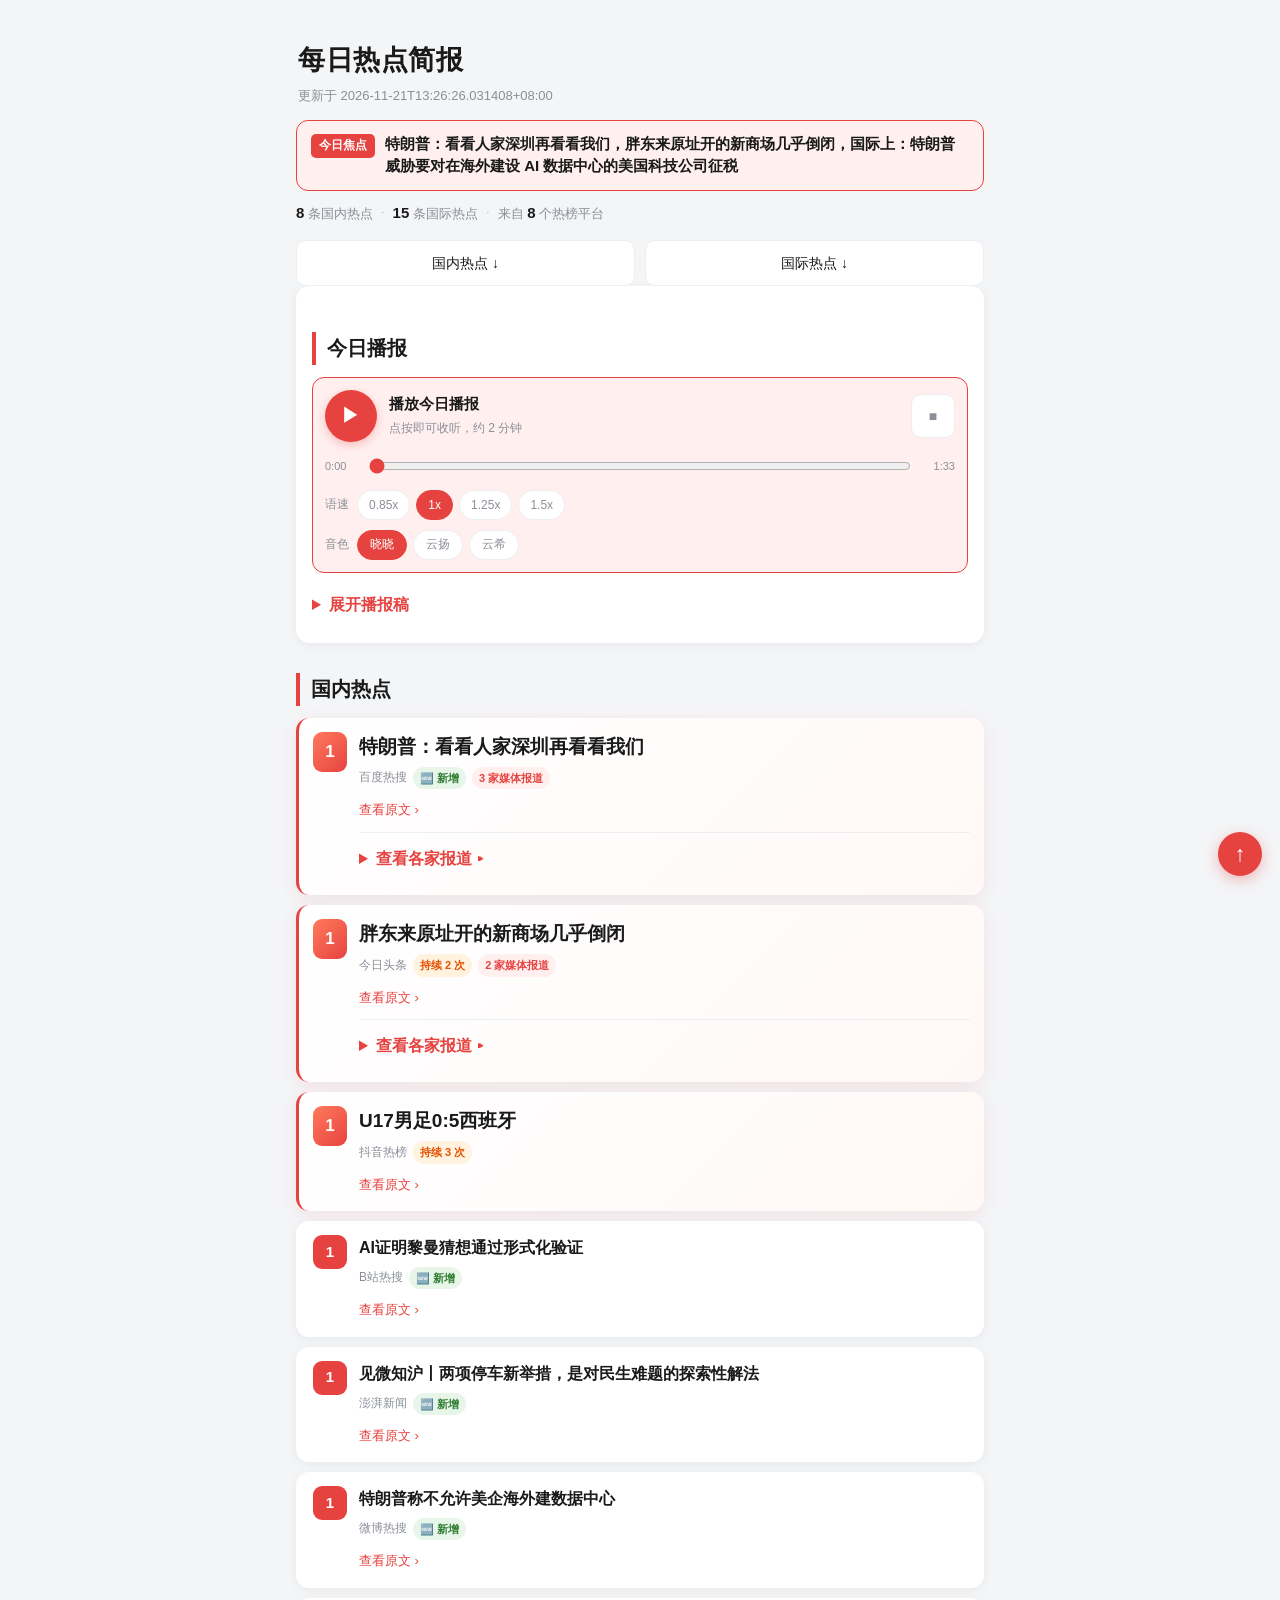
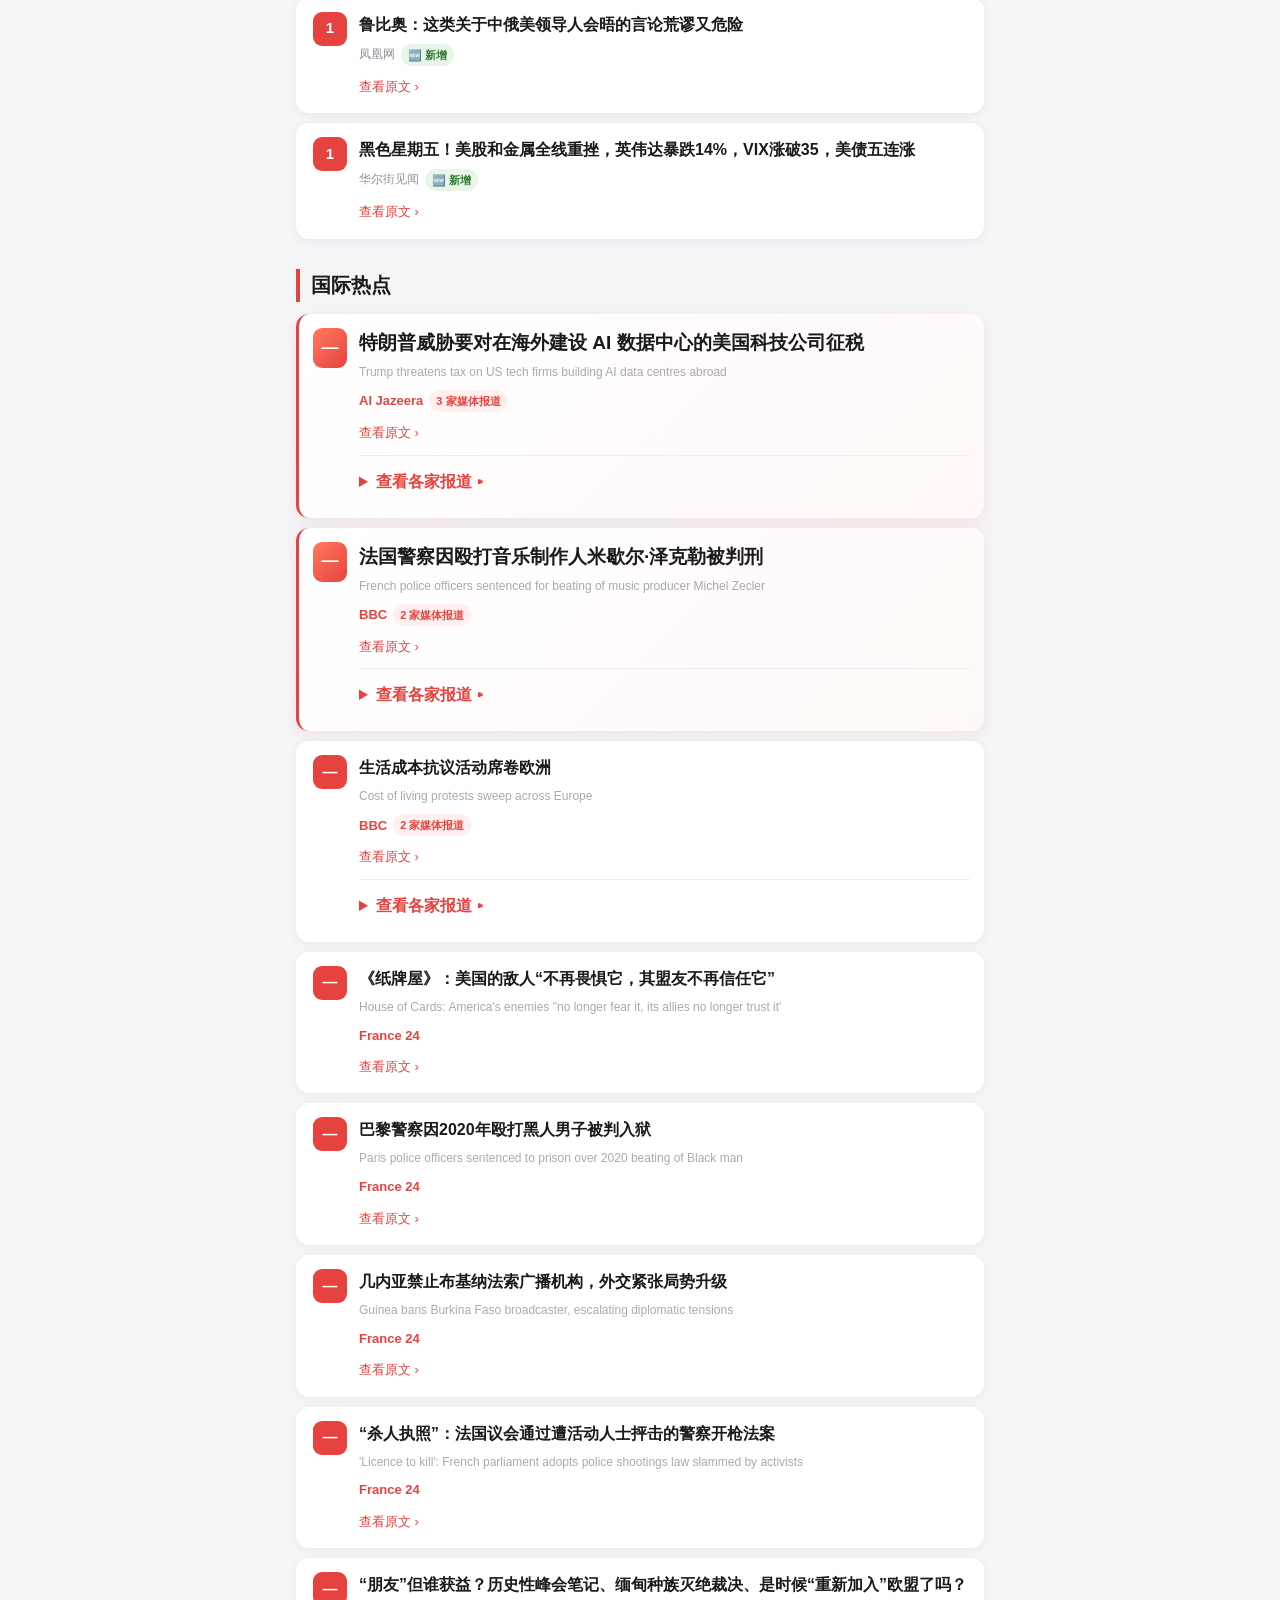
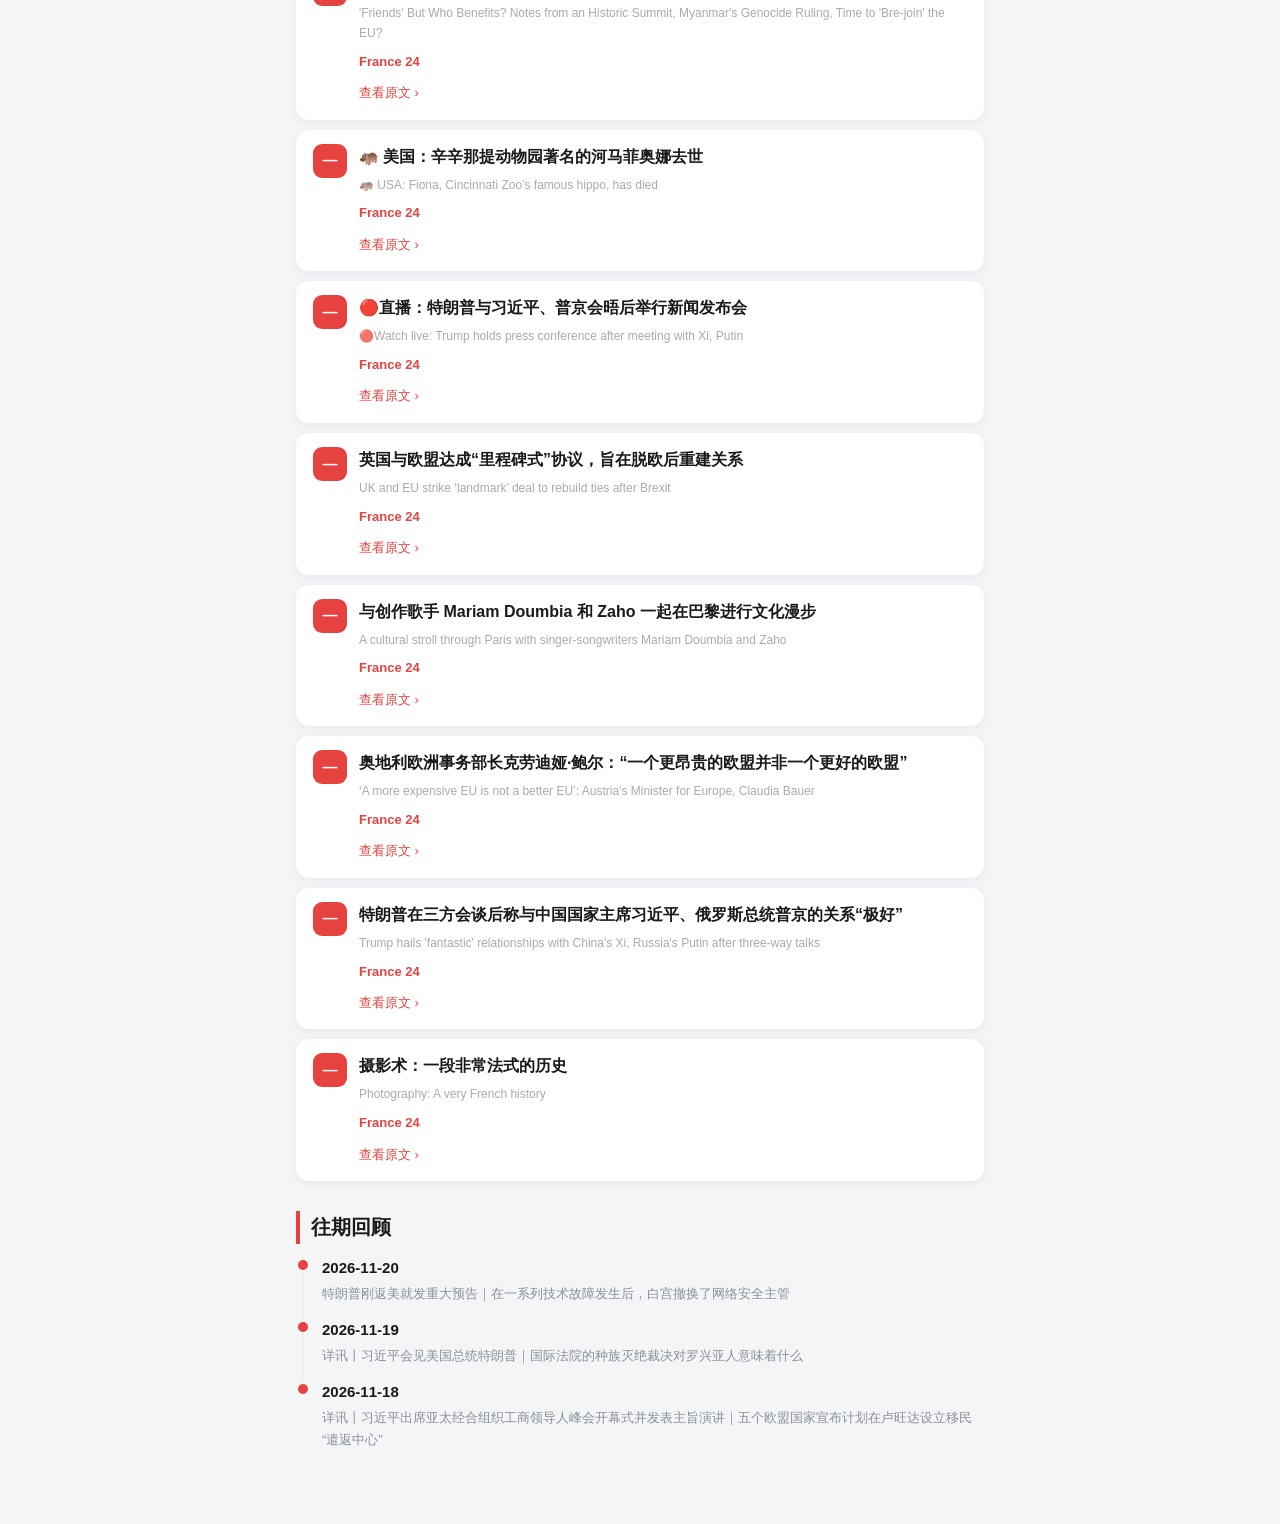
==== commit 24869e39: "自动更新简报 2026-11-21T05:27Z" ====
--- a/index.html
+++ b/index.html
@@ -1,7 +1,7 @@
 <!DOCTYPE html><html lang="zh-CN"><head><meta charset="UTF-8">
 <meta name="viewport" content="width=device-width,initial-scale=1">
-<title>每日热点简报 · 2026-11-20</title>
-<meta name="description" content="特朗普刚返美就发重大预告，胖东来搬离后原址所开新商场几乎倒闭，国际上：在一系列技术故障发生后，白宫撤换了网络安全主管">
+<title>每日热点简报 · 2026-11-21</title>
+<meta name="description" content="特朗普：看看人家深圳再看看我们，胖东来原址开的新商场几乎倒闭，国际上：特朗普威胁要对在海外建设 AI 数据中心的美国科技公司征税">
 
 <style>
 :root{
@@ -149,141 +149,143 @@
 
 </head><body><div class="wrap">
 <header><h1>每日热点简报</h1>
-<p class="sub">更新于 2026-11-20T22:50:36.542405+08:00</p></header>
-<div class="brief"><span class="brief-label">今日焦点</span><span class="brief-text">特朗普刚返美就发重大预告，胖东来搬离后原址所开新商场几乎倒闭，国际上：在一系列技术故障发生后，白宫撤换了网络安全主管</span></div>
-<div class="overview"><span><b>8</b> 条国内热点</span><span class="sep">·</span><span><b>15</b> 条国际热点</span><span class="sep">·</span><span>来自 <b>7</b> 个热榜平台</span></div>
+<p class="sub">更新于 2026-11-21T13:26:26.031408+08:00</p></header>
+<div class="brief"><span class="brief-label">今日焦点</span><span class="brief-text">特朗普：看看人家深圳再看看我们，胖东来原址开的新商场几乎倒闭，国际上：特朗普威胁要对在海外建设 AI 数据中心的美国科技公司征税</span></div>
+<div class="overview"><span><b>8</b> 条国内热点</span><span class="sep">·</span><span><b>15</b> 条国际热点</span><span class="sep">·</span><span>来自 <b>8</b> 个热榜平台</span></div>
 <nav class="jump"><a href="#domestic">国内热点 ↓</a><a href="#international">国际热点 ↓</a></nav>
 <section class="broadcast" id="broadcast"><h2>今日播报</h2>
-<div class="player" id="player" data-mode="mp3" data-text="各位好，今天是11月20日，欢迎收听今日热点。
-
-首先关注国内消息。特朗普刚回到美国就发布了重大预告。在商业领域，胖东来搬离原址后，当地新开的商场经营情况非常困难，几乎面临倒闭。科技方面，据称黄仁勋将创办新的半导体公司，并可能筹资500亿用于创业。同时，知网AI检出率暴涨引发关注，这背后涉及存疑的算法以及AI辅助思考的边界问题。体育方面，U17男足的首场比赛对阵西班牙。此外，史上最大规模的IPO在开盘不到一小时内出现波动，Anthropic首秀上涨34%后回吐了半数涨幅，市值一度突破2万亿。
-
-接下来看国际新闻。白宫在经历一系列技术故障后，撤换了网络安全主管。联合国最高法院做出裁定，认定缅甸对罗兴亚少数民族实施了种族灭绝。在外交关系上，脱欧十年后，欧盟与英国已达成协议，同意重置双方关系。自然灾害方面，加州正遭遇多年来最大规模的海浪袭击，沿海社区已进入戒备状态。在南非，由于出口受阻，当地正展开重新种植五棵猴面包树的行动。最后，联合国发布报告指出，全球有四分之一的女性在婚姻中无法拒绝性行为。
+<div class="player" id="player" data-mode="mp3" data-text="各位好，今天是11月21日，欢迎收听今日热点。
+
+我们先来看国内新闻。特朗普近日公开表示，希望美国能向深圳学习。同时，关于企业海外布局，特朗普称不允许美国企业在海外建设数据中心，并威胁要对在海外建设人工智能数据中心的美国科技公司征税。
+
+在科技领域，人工智能已经成功通过形式化验证，证明了黎曼猜想。此外，有关停车难的问题，近期推出了两项探索性的民生新举措。
+
+在体育方面，U17男足在比赛中以零比五负于西班牙队。而在商业动态上，胖东来原址新开的商场目前经营状况非常困难，几乎面临倒闭。
+
+接下来关注国际新闻。目前，生活成本问题引发的抗议活动正在席卷欧洲。在外交方面，几内亚禁止了布基纳法索的广播机构，导致两国的紧张局势升级。
+
+在司法案件上，法国警方因在2020年殴打黑人男子，包括音乐制作人在内的相关人员已被判刑。此外，有评论指出，美国的敌人不再畏惧美国，而其盟友也正在失去对美国的信任。
 
 以上就是今天的要闻，明天同一时间再见。"><audio id="audioEl" preload="metadata" src="audio/voice-xiaoxiao.mp3"></audio><div class="player-row"><button type="button" class="play-btn" id="playBtn" aria-label="播放/暂停">▶</button><div class="player-info"><div class="player-title">播放今日播报</div><div class="player-status" id="playerStatus">点按即可收听，约 2 分钟</div></div><button type="button" class="stop-btn" id="stopBtn" aria-label="停止">■</button></div><div class="seek-row"><span class="time" id="curTime">0:00</span><input type="range" class="seek" id="seekBar" min="0" max="1000" value="0" aria-label="播放进度"><span class="time" id="durTime">0:00</span></div><div class="rate-row"><span>语速</span><button type="button" class="rate-btn" data-rate="0.85">0.85x</button><button type="button" class="rate-btn active" data-rate="1">1x</button><button type="button" class="rate-btn" data-rate="1.25">1.25x</button><button type="button" class="rate-btn" data-rate="1.5">1.5x</button></div><div class="voice-row"><span>音色</span><button type="button" class="voice-btn active" data-voice="xiaoxiao" data-src="audio/voice-xiaoxiao.mp3" title="女声 · 亲和自然">晓晓</button><button type="button" class="voice-btn" data-voice="yunyang" data-src="audio/voice-yunyang.mp3" title="男声 · 新闻主播">云扬</button><button type="button" class="voice-btn" data-voice="yunxi" data-src="audio/voice-yunxi.mp3" title="男声 · 年轻清晰">云希</button></div></div>
 <details><summary>展开播报稿</summary>
-<p class="script">各位好，今天是11月20日，欢迎收听今日热点。
-
-首先关注国内消息。特朗普刚回到美国就发布了重大预告。在商业领域，胖东来搬离原址后，当地新开的商场经营情况非常困难，几乎面临倒闭。科技方面，据称黄仁勋将创办新的半导体公司，并可能筹资500亿用于创业。同时，知网AI检出率暴涨引发关注，这背后涉及存疑的算法以及AI辅助思考的边界问题。体育方面，U17男足的首场比赛对阵西班牙。此外，史上最大规模的IPO在开盘不到一小时内出现波动，Anthropic首秀上涨34%后回吐了半数涨幅，市值一度突破2万亿。
-
-接下来看国际新闻。白宫在经历一系列技术故障后，撤换了网络安全主管。联合国最高法院做出裁定，认定缅甸对罗兴亚少数民族实施了种族灭绝。在外交关系上，脱欧十年后，欧盟与英国已达成协议，同意重置双方关系。自然灾害方面，加州正遭遇多年来最大规模的海浪袭击，沿海社区已进入戒备状态。在南非，由于出口受阻，当地正展开重新种植五棵猴面包树的行动。最后，联合国发布报告指出，全球有四分之一的女性在婚姻中无法拒绝性行为。
+<p class="script">各位好，今天是11月21日，欢迎收听今日热点。
+
+我们先来看国内新闻。特朗普近日公开表示，希望美国能向深圳学习。同时，关于企业海外布局，特朗普称不允许美国企业在海外建设数据中心，并威胁要对在海外建设人工智能数据中心的美国科技公司征税。
+
+在科技领域，人工智能已经成功通过形式化验证，证明了黎曼猜想。此外，有关停车难的问题，近期推出了两项探索性的民生新举措。
+
+在体育方面，U17男足在比赛中以零比五负于西班牙队。而在商业动态上，胖东来原址新开的商场目前经营状况非常困难，几乎面临倒闭。
+
+接下来关注国际新闻。目前，生活成本问题引发的抗议活动正在席卷欧洲。在外交方面，几内亚禁止了布基纳法索的广播机构，导致两国的紧张局势升级。
+
+在司法案件上，法国警方因在2020年殴打黑人男子，包括音乐制作人在内的相关人员已被判刑。此外，有评论指出，美国的敌人不再畏惧美国，而其盟友也正在失去对美国的信任。
 
 以上就是今天的要闻，明天同一时间再见。</p></details>
 </section>
 <section id="domestic"><h2>国内热点</h2>
 <div class="cards">
 <article class="card headline">
-<div class="rank">2</div>
-<div class="body">
-<h3>特朗普刚返美就发重大预告</h3>
-<div class="meta-line">
-<span class="source">今日头条</span>
+<div class="rank">1</div>
+<div class="body">
+<h3>特朗普：看看人家深圳再看看我们</h3>
+<div class="meta-line">
+<span class="source">百度热搜</span>
 <span class="badge new">🆕 新增</span>
 <span class="badge multi">3 家媒体报道</span>
 </div>
-<a class="link" href="https://www.toutiao.com/trending/7709509765424267300/" target="_blank" rel="noopener">查看原文 ›</a>
+<a class="link" href="https://www.baidu.com/s?wd=%E7%89%B9%E6%9C%97%E6%99%AE%EF%BC%9A%E7%9C%8B%E7%9C%8B%E4%BA%BA%E5%AE%B6%E6%B7%B1%E5%9C%B3%E5%86%8D%E7%9C%8B%E7%9C%8B%E6%88%91%E4%BB%AC" target="_blank" rel="noopener">查看原文 ›</a>
 <details class="views"><summary>查看各家报道 ▸</summary>
 <p class="hint">以下报道来自 3 家媒体，观点可能不同，请自行判断</p>
 <div class="view">
-<a href="https://www.toutiao.com/trending/7709509765424267300/" target="_blank" rel="noopener">今日头条：特朗普刚返美就发重大预告</a>
-</div>
-<div class="view">
-<a href="https://www.baidu.com/s?wd=%E7%89%B9%E6%9C%97%E6%99%AE%E5%88%9A%E8%BF%94%E7%BE%8E%E5%B0%B1%E5%8F%91%E9%87%8D%E5%A4%A7%E9%A2%84%E5%91%8A" target="_blank" rel="noopener">百度热搜：特朗普刚返美就发重大预告</a>
-</div>
-<div class="view">
-<a href="https://s.weibo.com/weibo?q=%23%E7%89%B9%E6%9C%97%E6%99%AE%E5%88%9A%E8%BF%94%E7%BE%8E%E5%B0%B1%E5%8F%91%E9%87%8D%E5%A4%A7%E9%A2%84%E5%91%8A%23&amp;t=31&amp;band_rank=6&amp;Refer=top" target="_blank" rel="noopener">微博热搜：特朗普刚返美就发重大预告</a>
+<a href="https://www.baidu.com/s?wd=%E7%89%B9%E6%9C%97%E6%99%AE%EF%BC%9A%E7%9C%8B%E7%9C%8B%E4%BA%BA%E5%AE%B6%E6%B7%B1%E5%9C%B3%E5%86%8D%E7%9C%8B%E7%9C%8B%E6%88%91%E4%BB%AC" target="_blank" rel="noopener">百度热搜：特朗普：看看人家深圳再看看我们</a>
+</div>
+<div class="view">
+<a href="https://s.weibo.com/weibo?q=%23%E7%89%B9%E6%9C%97%E6%99%AE%E8%AF%B4%E7%9C%8B%E7%9C%8B%E6%B7%B1%E5%9C%B3%E5%86%8D%E7%9C%8B%E7%9C%8B%E6%88%91%E4%BB%AC%23&amp;t=31&amp;band_rank=5&amp;Refer=top" target="_blank" rel="noopener">微博热搜：特朗普说看看深圳再看看我们</a>
+</div>
+<div class="view">
+<a href="https://www.toutiao.com/trending/7709695614761631785/" target="_blank" rel="noopener">今日头条：特朗普说看看深圳再看看我们</a>
 </div>
 </details>
 </div></article>
 <article class="card headline">
 <div class="rank">1</div>
 <div class="body">
-<h3>胖东来搬离后原址所开新商场几乎倒闭</h3>
+<h3>胖东来原址开的新商场几乎倒闭</h3>
 <div class="meta-line">
 <span class="source">今日头条</span>
-<span class="badge new">🆕 新增</span>
+<span class="badge hot">持续 2 次</span>
 <span class="badge multi">2 家媒体报道</span>
 </div>
 <a class="link" href="https://www.toutiao.com/trending/7709314788123525147/" target="_blank" rel="noopener">查看原文 ›</a>
 <details class="views"><summary>查看各家报道 ▸</summary>
 <p class="hint">以下报道来自 2 家媒体，观点可能不同，请自行判断</p>
 <div class="view">
-<a href="https://www.toutiao.com/trending/7709314788123525147/" target="_blank" rel="noopener">今日头条：胖东来搬离后原址所开新商场几乎倒闭</a>
-</div>
-<div class="view">
-<a href="https://www.baidu.com/s?wd=%E8%83%96%E4%B8%9C%E6%9D%A5%E6%90%AC%E7%A6%BB%E5%90%8E%E5%8E%9F%E5%9D%80%E6%89%80%E5%BC%80%E6%96%B0%E5%95%86%E5%9C%BA%E5%87%A0%E4%B9%8E%E5%80%92%E9%97%AD" target="_blank" rel="noopener">百度热搜：胖东来搬离后原址所开新商场几乎倒闭</a>
+<a href="https://www.toutiao.com/trending/7709314788123525147/" target="_blank" rel="noopener">今日头条：胖东来原址开的新商场几乎倒闭</a>
+</div>
+<div class="view">
+<a href="https://s.weibo.com/weibo?q=%23%E8%83%96%E4%B8%9C%E6%9D%A5%E6%90%AC%E7%A6%BB%E5%90%8E%E5%8E%9F%E5%9D%80%E6%89%80%E5%BC%80%E6%96%B0%E5%95%86%E5%9C%BA%E5%87%A0%E4%B9%8E%E5%80%92%E9%97%AD%23&amp;t=31&amp;band_rank=8&amp;Refer=top" target="_blank" rel="noopener">微博热搜：胖东来搬离后原址所开新商场几乎倒闭</a>
 </div>
 </details>
 </div></article>
 <article class="card headline">
 <div class="rank">1</div>
 <div class="body">
-<h3>黄仁勋据称将创办新的半导体公司 或将筹资500亿用于创业</h3>
-<div class="meta-line">
-<span class="source">财联社</span>
-<span class="badge new">🆕 新增</span>
-<span class="badge multi">2 家媒体报道</span>
-</div>
-<a class="link" href="https://www.cls.cn/detail/2540050" target="_blank" rel="noopener">查看原文 ›</a>
-<details class="views"><summary>查看各家报道 ▸</summary>
-<p class="hint">以下报道来自 2 家媒体，观点可能不同，请自行判断</p>
-<div class="view">
-<a href="https://www.cls.cn/detail/2540050" target="_blank" rel="noopener">财联社：黄仁勋据称将创办新的半导体公司 或将筹资500亿用于创业</a>
-</div>
-<div class="view">
-<a href="https://news.ifeng.com/c/8yCyjv7zISO" target="_blank" rel="noopener">凤凰网：黄仁勋据称将创办新的半导体公司，或将筹资500亿用于创业</a>
-</div>
-</details>
-</div></article>
-<article class="card">
-<div class="rank">1</div>
-<div class="body">
-<h3>“知网AI检出率暴涨”背后：存疑的算法、困惑的作者与AI辅助思考的边界</h3>
+<h3>U17男足0:5西班牙</h3>
+<div class="meta-line">
+<span class="source">抖音热榜</span>
+<span class="badge hot">持续 3 次</span>
+</div>
+<a class="link" href="https://www.douyin.com/hot/2755170" target="_blank" rel="noopener">查看原文 ›</a>
+</div></article>
+<article class="card">
+<div class="rank">1</div>
+<div class="body">
+<h3>AI证明黎曼猜想通过形式化验证</h3>
+<div class="meta-line">
+<span class="source">B站热搜</span>
+<span class="badge new">🆕 新增</span>
+</div>
+<a class="link" href="https://search.bilibili.com/all?keyword=AI%E8%AF%81%E6%98%8E%E9%BB%8E%E6%9B%BC%E7%8C%9C%E6%83%B3%E9%80%9A%E8%BF%87%E5%BD%A2%E5%BC%8F%E5%8C%96%E9%AA%8C%E8%AF%81" target="_blank" rel="noopener">查看原文 ›</a>
+</div></article>
+<article class="card">
+<div class="rank">1</div>
+<div class="body">
+<h3>见微知沪丨两项停车新举措，是对民生难题的探索性解法</h3>
 <div class="meta-line">
 <span class="source">澎湃新闻</span>
-<span class="badge hot">持续 2 次</span>
-</div>
-<a class="link" href="https://www.thepaper.cn/newsDetail_forward_34513875" target="_blank" rel="noopener">查看原文 ›</a>
-</div></article>
-<article class="card">
-<div class="rank">1</div>
-<div class="body">
-<h3>U17男足首战对阵西班牙</h3>
-<div class="meta-line">
-<span class="source">抖音热榜</span>
-<span class="badge hot">持续 2 次</span>
-</div>
-<a class="link" href="https://www.douyin.com/hot/2755170" target="_blank" rel="noopener">查看原文 ›</a>
-</div></article>
-<article class="card">
-<div class="rank">1</div>
-<div class="body">
-<h3>史上最大IPO开盘狂热不足一小时，Anthropic首秀涨34%后回吐半数涨幅，市值一度突破2万亿</h3>
+<span class="badge new">🆕 新增</span>
+</div>
+<a class="link" href="https://www.thepaper.cn/newsDetail_forward_34520908" target="_blank" rel="noopener">查看原文 ›</a>
+</div></article>
+<article class="card">
+<div class="rank">1</div>
+<div class="body">
+<h3>特朗普称不允许美企海外建数据中心</h3>
+<div class="meta-line">
+<span class="source">微博热搜</span>
+<span class="badge new">🆕 新增</span>
+</div>
+<a class="link" href="https://s.weibo.com/weibo?q=%E7%89%B9%E6%9C%97%E6%99%AE%E7%A7%B0%E4%B8%8D%E5%85%81%E8%AE%B8%E7%BE%8E%E4%BC%81%E6%B5%B7%E5%A4%96%E5%BB%BA%E6%95%B0%E6%8D%AE%E4%B8%AD%E5%BF%83&amp;t=31&amp;band_rank=1&amp;Refer=top" target="_blank" rel="noopener">查看原文 ›</a>
+</div></article>
+<article class="card">
+<div class="rank">1</div>
+<div class="body">
+<h3>鲁比奥：这类关于中俄美领导人会晤的言论荒谬又危险</h3>
+<div class="meta-line">
+<span class="source">凤凰网</span>
+<span class="badge new">🆕 新增</span>
+</div>
+<a class="link" href="https://original.ifeng.com/c/8yENP4znGFW" target="_blank" rel="noopener">查看原文 ›</a>
+</div></article>
+<article class="card">
+<div class="rank">1</div>
+<div class="body">
+<h3>黑色星期五！美股和金属全线重挫，英伟达暴跌14%，VIX涨破35，美债五连涨</h3>
 <div class="meta-line">
 <span class="source">华尔街见闻</span>
-<span class="badge hot">持续 2 次</span>
-</div>
-<a class="link" href="https://wallstreetcn.com/articles/3786269" target="_blank" rel="noopener">查看原文 ›</a>
-</div></article>
-<article class="card">
-<div class="rank">1</div>
-<div class="body">
-<h3>中国最大饺子店要上市了</h3>
-<div class="meta-line">
-<span class="source">百度热搜</span>
-<span class="badge new">🆕 新增</span>
-</div>
-<a class="link" href="https://www.baidu.com/s?wd=%E4%B8%AD%E5%9B%BD%E6%9C%80%E5%A4%A7%E9%A5%BA%E5%AD%90%E5%BA%97%E8%A6%81%E4%B8%8A%E5%B8%82%E4%BA%86" target="_blank" rel="noopener">查看原文 ›</a>
-</div></article>
-<article class="card">
-<div class="rank">1</div>
-<div class="body">
-<h3>世卫组织总干事中国候选人宋莉，阐述竞选主张</h3>
-<div class="meta-line">
-<span class="source">凤凰网</span>
-<span class="badge new">🆕 新增</span>
-</div>
-<a class="link" href="https://news.ifeng.com/c/8yD7VuAP2Qn" target="_blank" rel="noopener">查看原文 ›</a>
+<span class="badge new">🆕 新增</span>
+</div>
+<a class="link" href="https://wallstreetcn.com/articles/3786330" target="_blank" rel="noopener">查看原文 ›</a>
 </div></article>
 </div>
 </section>
@@ -292,197 +294,203 @@
 <article class="card headline">
 <div class="rank">—</div>
 <div class="body">
-<h3>在一系列技术故障发生后，白宫撤换了网络安全主管</h3>
-<p class="en">White House removes cyber-security chief after series of tech outages</p>
+<h3>特朗普威胁要对在海外建设 AI 数据中心的美国科技公司征税</h3>
+<p class="en">Trump threatens tax on US tech firms building AI data centres abroad</p>
+<div class="meta-line">
+<span class="source">Al Jazeera</span>
+<span class="badge multi">3 家媒体报道</span>
+</div>
+<a class="link" href="https://www.aljazeera.com/video/newsfeed/2026/11/20/aje-onl-nf_trump-tax-us-tech-firms-ai-data-centres-abroad-201126?traffic_source=rss" target="_blank" rel="noopener">查看原文 ›</a>
+<details class="views"><summary>查看各家报道 ▸</summary>
+<p class="hint">以下报道来自 3 家媒体，观点可能不同，请自行判断</p>
+<div class="view">
+<a href="https://www.aljazeera.com/video/newsfeed/2026/11/20/aje-onl-nf_trump-tax-us-tech-firms-ai-data-centres-abroad-201126?traffic_source=rss" target="_blank" rel="noopener">Al Jazeera：特朗普威胁要对在海外建设 AI 数据中心的美国科技公司征税</a>
+<span class="en">Trump threatens tax on US tech firms building AI data centres abroad</span>
+</div>
+<div class="view">
+<a href="https://www.theguardian.com/us-news/2026/nov/20/trump-datacenters-white-house" target="_blank" rel="noopener">The Guardian：特朗普威胁要对在海外建设数据中心的美国科技公司处以“巨额处罚”</a>
+<span class="en">Trump threatens ‘tremendous penalties’ for US tech firms that build datacenters abroad</span>
+</div>
+<div class="view">
+<img class="view-img" src="https://ichef.bbci.co.uk/ace/standard/1024/cpsprodpb/5eb0/live/a9cadc20-e529-11f1-99a1-253766e7ad8b.jpg" loading="lazy" onerror="this.style.display='none'">
+<a href="https://www.bbc.co.uk/news/articles/cmde1lw9y54ko?at_medium=RSS&amp;at_campaign=rss" target="_blank" rel="noopener">BBC：特朗普威胁要禁止美国公司在海外建设人工智能数据中心</a>
+<span class="en">Trump threatens ban on US firms building AI data centres overseas</span>
+</div>
+</details>
+</div></article>
+<article class="card headline">
+<div class="rank">—</div>
+<div class="body">
+<h3>法国警察因殴打音乐制作人米歇尔·泽克勒被判刑</h3>
+<p class="en">French police officers sentenced for beating of music producer Michel Zecler</p>
 <div class="meta-line">
 <span class="source">BBC</span>
 <span class="badge multi">2 家媒体报道</span>
 </div>
-<a class="link" href="https://www.bbc.co.uk/news/articles/cwz0k3nn5p5mo?at_medium=RSS&amp;at_campaign=rss" target="_blank" rel="noopener">查看原文 ›</a>
+<a class="link" href="https://www.bbc.co.uk/news/articles/ck9d7e9wvvweo?at_medium=RSS&amp;at_campaign=rss" target="_blank" rel="noopener">查看原文 ›</a>
 <details class="views"><summary>查看各家报道 ▸</summary>
 <p class="hint">以下报道来自 2 家媒体，观点可能不同，请自行判断</p>
 <div class="view">
-<img class="view-img" src="https://ichef.bbci.co.uk/ace/standard/1024/cpsprodpb/76fa/live/ea62ee60-e4bd-11f1-87df-79d8910e0f29.jpg" loading="lazy" onerror="this.style.display='none'">
-<a href="https://www.bbc.co.uk/news/articles/cwz0k3nn5p5mo?at_medium=RSS&amp;at_campaign=rss" target="_blank" rel="noopener">BBC：在一系列技术故障发生后，白宫撤换了网络安全主管</a>
-<span class="en">White House removes cyber-security chief after series of tech outages</span>
-</div>
-<div class="view">
-<a href="https://www.aljazeera.com/news/2026/11/20/us-appoints-new-cybersecurity-chief-after-series-of-tech-failures?traffic_source=rss" target="_blank" rel="noopener">Al Jazeera：在一系列技术故障发生后，美国任命新任网络安全负责人</a>
-<span class="en">US appoints new cybersecurity chief after series of tech failures</span>
+<img class="view-img" src="https://ichef.bbci.co.uk/ace/standard/1024/cpsprodpb/eced/live/2313a9a0-e533-11f1-a094-5fdc692f3e33.jpg" loading="lazy" onerror="this.style.display='none'">
+<a href="https://www.bbc.co.uk/news/articles/ck9d7e9wvvweo?at_medium=RSS&amp;at_campaign=rss" target="_blank" rel="noopener">BBC：法国警察因殴打音乐制作人米歇尔·泽克勒被判刑</a>
+<span class="en">French police officers sentenced for beating of music producer Michel Zecler</span>
+</div>
+<div class="view">
+<a href="https://news.google.com/rss/articles/CBMiW0FVX3lxTFBJUXhzQUprSTZ1Q3lOOTlqWHQ5LVdqTzhTUk5xSmdxVVN4R3REcUd1ZnM4eWdxUWxZNThuRHpNYmk5cnBxSy0taTRHQ2dxd0ZoWUlSS01jb2h2ZjA?oc=5" target="_blank" rel="noopener">Google News：米歇尔·泽克勒：几名警官因殴打音乐制作人被判刑 - BBC</a>
+<span class="en">Michel Zecler: Police officers sentenced for beating of music producer - BBC</span>
 </div>
 </details>
 </div></article>
-<article class="card headline">
-<div class="rank">—</div>
-<div class="body">
-<h3>联合国最高法院裁定，缅甸对罗兴亚少数民族实施了种族灭绝</h3>
-<p class="en">Myanmar committed genocide against Rohingya minority, top UN court rules</p>
+<article class="card">
+<div class="rank">—</div>
+<div class="body">
+<h3>生活成本抗议活动席卷欧洲</h3>
+<p class="en">Cost of living protests sweep across Europe</p>
 <div class="meta-line">
 <span class="source">BBC</span>
 <span class="badge multi">2 家媒体报道</span>
 </div>
-<a class="link" href="https://www.bbc.co.uk/news/articles/c804wzp20ddvo?at_medium=RSS&amp;at_campaign=rss" target="_blank" rel="noopener">查看原文 ›</a>
+<a class="link" href="https://www.bbc.co.uk/news/videos/c6dx12ppeqn4o?at_medium=RSS&amp;at_campaign=rss" target="_blank" rel="noopener">查看原文 ›</a>
 <details class="views"><summary>查看各家报道 ▸</summary>
 <p class="hint">以下报道来自 2 家媒体，观点可能不同，请自行判断</p>
 <div class="view">
-<img class="view-img" src="https://ichef.bbci.co.uk/ace/standard/1024/cpsprodpb/d789/live/7c1a8b30-e435-11f1-99b6-a35a62fa4264.jpg" loading="lazy" onerror="this.style.display='none'">
-<a href="https://www.bbc.co.uk/news/articles/c804wzp20ddvo?at_medium=RSS&amp;at_campaign=rss" target="_blank" rel="noopener">BBC：联合国最高法院裁定，缅甸对罗兴亚少数民族实施了种族灭绝</a>
-<span class="en">Myanmar committed genocide against Rohingya minority, top UN court rules</span>
-</div>
-<div class="view">
-<a href="https://www.npr.org/2026/11/19/g-s1-154340/un-court-myanmar-genocide-rohingya" target="_blank" rel="noopener">NPR：联合国最高法院裁定缅甸对罗兴亚人实施了种族灭绝</a>
-<span class="en">The U.N.&#x27;s top court rules Myanmar committed genocide against the Rohingya</span>
+<img class="view-img" src="https://ichef.bbci.co.uk/ace/standard/1024/cpsprodpb/ddea/live/8dcffdf0-e50d-11f1-99a1-253766e7ad8b.jpg" loading="lazy" onerror="this.style.display='none'">
+<a href="https://www.bbc.co.uk/news/videos/c6dx12ppeqn4o?at_medium=RSS&amp;at_campaign=rss" target="_blank" rel="noopener">BBC：生活成本抗议活动席卷欧洲</a>
+<span class="en">Cost of living protests sweep across Europe</span>
+</div>
+<div class="view">
+<a href="https://news.google.com/rss/articles/CBMiWEFVX3lxTFBFY3RPVGR4YnFUdlpOQTB2YlBncnJUcDN2TjRHcnUtYjVFRnRiZ3g4Tl9mbFhwY0k0eWNPNFJzYnNUUFVrN0p6U04xRERaTnN2SlpOcjBvcFk?oc=5" target="_blank" rel="noopener">Google News：生活成本抗议活动席卷欧洲 - BBC</a>
+<span class="en">Cost of living protests sweep across Europe - BBC</span>
 </div>
 </details>
 </div></article>
 <article class="card">
 <div class="rank">—</div>
 <div class="body">
-<h3>“协议已达成”：脱欧10年后，欧盟与英国同意重置关系</h3>
-<p class="en">‘The deal is done’: EU, UK agree to reset relations 10 years after Brexit</p>
-<div class="meta-line">
-<span class="source">Al Jazeera</span>
-<span class="badge multi">2 家媒体报道</span>
-</div>
-<a class="link" href="https://www.aljazeera.com/news/2026/11/20/eu-and-uk-seal-reset-deal?traffic_source=rss" target="_blank" rel="noopener">查看原文 ›</a>
-<details class="views"><summary>查看各家报道 ▸</summary>
-<p class="hint">以下报道来自 2 家媒体，观点可能不同，请自行判断</p>
-<div class="view">
-<a href="https://www.aljazeera.com/news/2026/11/20/eu-and-uk-seal-reset-deal?traffic_source=rss" target="_blank" rel="noopener">Al Jazeera：“协议已达成”：脱欧10年后，欧盟与英国同意重置关系</a>
-<span class="en">‘The deal is done’: EU, UK agree to reset relations 10 years after Brexit</span>
-</div>
-<div class="view">
-<a href="https://news.google.com/rss/articles/[base64]?oc=5" target="_blank" rel="noopener">Google News：“协议已达成”：脱欧10年后，欧盟与英国同意重置关系 - 半岛电视台</a>
-<span class="en">‘The deal is done’: EU, UK agree to reset relations 10 years after Brexit - Al Jazeera</span>
-</div>
-</details>
-</div></article>
-<article class="card">
-<div class="rank">—</div>
-<div class="body">
-<h3>加州多年来最大规模海浪袭来，沿海社区进入戒备状态</h3>
-<p class="en">California’s coastal communities on alert as biggest waves in years hit state</p>
-<div class="meta-line">
-<span class="source">The Guardian</span>
-</div>
-<a class="link" href="https://www.theguardian.com/us-news/2026/nov/20/california-coastal-communities-alert-big-waves-hit-state" target="_blank" rel="noopener">查看原文 ›</a>
-</div></article>
-<article class="card">
-<div class="rank">—</div>
-<div class="body">
-<h3>因出口受阻，南非正展开重新种植五棵猴面包树的行动</h3>
-<p class="en">Race to replant five South African baobabs after export blocked</p>
-<div class="meta-line">
-<span class="source">The Guardian</span>
-</div>
-<a class="link" href="https://www.theguardian.com/environment/2026/nov/19/baobab-five-trees-south-africa-dug-up-export-blocked-georgia-aoe" target="_blank" rel="noopener">查看原文 ›</a>
-</div></article>
-<article class="card">
-<div class="rank">—</div>
-<div class="body">
-<h3>联合国：全球四分之一的女性在婚姻中无法拒绝性行为</h3>
-<p class="en">One in four women globally unable to refuse sex within marriage, says UN</p>
-<div class="meta-line">
-<span class="source">The Guardian</span>
-</div>
-<a class="link" href="https://www.theguardian.com/global-development/2026/nov/19/women-girls-rights-rape-sexual-violence-africa-marriage-unfpa" target="_blank" rel="noopener">查看原文 ›</a>
-</div></article>
-<article class="card">
-<div class="rank">—</div>
-<div class="body">
-<h3>缅甸种族灭绝裁决引发担忧：美国或因该裁决对诺贝尔奖得主法官实施制裁</h3>
-<p class="en">Fears grow that US will put Nobel-winning judge under sanctions after Myanmar genocide ruling</p>
-<div class="meta-line">
-<span class="source">The Guardian</span>
-</div>
-<a class="link" href="https://www.theguardian.com/world/2026/nov/18/us-sanctions-icj-judges-myanmar-genocide-ruling-israel-gaza-court" target="_blank" rel="noopener">查看原文 ›</a>
-</div></article>
-<article class="card">
-<div class="rank">—</div>
-<div class="body">
-<h3>欧盟委员会被指美化数据以向埃及发放资金</h3>
-<p class="en">European Commission accused of sugarcoating figures to release funds to Egypt</p>
-<div class="meta-line">
-<span class="source">The Guardian</span>
-</div>
-<a class="link" href="https://www.theguardian.com/world/2026/nov/18/european-commission-accused-sugarcoating-figures-egypt-loans" target="_blank" rel="noopener">查看原文 ›</a>
-</div></article>
-<article class="card">
-<div class="rank">—</div>
-<div class="body">
-<h3>“虚弱且头晕”：ICE拘留所内的绝食者讲述了被强行喂食的痛苦经历及其崩溃的原因</h3>
-<p class="en">‘Weak and dizzy’: hunger striker in ICE detention tells of force-feeding ordeal – and what made him crack</p>
-<div class="meta-line">
-<span class="source">The Guardian</span>
-</div>
-<a class="link" href="https://www.theguardian.com/us-news/2026/nov/20/ice-cuba-hunger-strike-force-feeding" target="_blank" rel="noopener">查看原文 ›</a>
-</div></article>
-<article class="card">
-<div class="rank">—</div>
-<div class="body">
-<h3>下任联合国秘书长角逐战暴露大国间分歧</h3>
-<p class="en">Race to be next UN secretary general exposes divisions among world powers</p>
-<div class="meta-line">
-<span class="source">The Guardian</span>
-</div>
-<a class="link" href="https://www.theguardian.com/world/2026/nov/20/race-to-be-next-un-secretary-general-exposes-divisions-among-world-powers" target="_blank" rel="noopener">查看原文 ›</a>
-</div></article>
-<article class="card">
-<div class="rank">—</div>
-<div class="body">
-<h3>佛罗里达州牧师被判刺杀海地前总统罪名成立</h3>
-<p class="en">Florida pastor found guilty over 2021 assassination of Haitian president</p>
-<div class="meta-line">
-<span class="source">The Guardian</span>
-</div>
-<a class="link" href="https://www.theguardian.com/us-news/2026/nov/18/florida-pastor-guilty-haiti-president-assassination" target="_blank" rel="noopener">查看原文 ›</a>
-</div></article>
-<article class="card">
-<div class="rank">—</div>
-<div class="body">
-<h3>海格塞斯利用访问委内瑞拉之际夸耀美军已抓获马杜罗</h3>
-<p class="en">Hegseth uses Venezuela visit to boast of Maduro’s capture by US military</p>
-<div class="meta-line">
-<span class="source">The Guardian</span>
-</div>
-<a class="link" href="https://www.theguardian.com/world/2026/nov/18/pete-hegseth-venezuela-nicolas-maduro-military" target="_blank" rel="noopener">查看原文 ›</a>
-</div></article>
-<article class="card">
-<div class="rank">—</div>
-<div class="body">
-<h3>在欧盟发出威胁后，加勒比国家担心关闭公民身份计划将带来经济影响</h3>
-<p class="en">Caribbean nations fear economic impact of shuttering citizenship program after EU threats</p>
-<div class="meta-line">
-<span class="source">The Guardian</span>
-</div>
-<a class="link" href="https://www.theguardian.com/world/2026/nov/17/st-kitts-nevis-citizenship-investment" target="_blank" rel="noopener">查看原文 ›</a>
-</div></article>
-<article class="card">
-<div class="rank">—</div>
-<div class="body">
-<h3>由于 Anthropic 的破纪录 IPO 未能阻止人工智能板块抛售，全球股市暴跌</h3>
-<p class="en">Global stock markets slump as Anthropic’s record IPO fails to stem AI sell-off</p>
-<div class="meta-line">
-<span class="source">The Guardian</span>
-</div>
-<a class="link" href="https://www.theguardian.com/business/2026/nov/20/global-stock-markets-slump-anthropic-ipo-ai-sell-off" target="_blank" rel="noopener">查看原文 ›</a>
-</div></article>
-<article class="card">
-<div class="rank">—</div>
-<div class="body">
-<h3>加利福尼亚州正在调查英伟达芯片出口是否最终流向中国</h3>
-<p class="en">California investigates Nvidia over whether chip exports ended up in China</p>
-<div class="meta-line">
-<span class="source">The Guardian</span>
-</div>
-<a class="link" href="https://www.theguardian.com/technology/2026/nov/20/california-investigates-nvidia-over-whether-chip-exports-ended-up-in-china" target="_blank" rel="noopener">查看原文 ›</a>
+<h3>《纸牌屋》：美国的敌人“不再畏惧它，其盟友不再信任它”</h3>
+<p class="en">House of Cards: America&#x27;s enemies &quot;no longer fear it, its allies no longer trust it&#x27;</p>
+<div class="meta-line">
+<span class="source">France 24</span>
+</div>
+<a class="link" href="https://www.france24.com/en/tv-shows/spotlight/20261120-house-of-cards-america-s-enemies-no-longer-fear-it-its-allies-no-longer-trust-it" target="_blank" rel="noopener">查看原文 ›</a>
+</div></article>
+<article class="card">
+<div class="rank">—</div>
+<div class="body">
+<h3>巴黎警察因2020年殴打黑人男子被判入狱</h3>
+<p class="en">Paris police officers sentenced to prison over 2020 beating of Black man</p>
+<div class="meta-line">
+<span class="source">France 24</span>
+</div>
+<a class="link" href="https://www.france24.com/en/france/20261120-paris-police-officers-sentenced-to-prison-over-2020-beating-of-black-man-michel-zecler" target="_blank" rel="noopener">查看原文 ›</a>
+</div></article>
+<article class="card">
+<div class="rank">—</div>
+<div class="body">
+<h3>几内亚禁止布基纳法索广播机构，外交紧张局势升级</h3>
+<p class="en">Guinea bans Burkina Faso broadcaster, escalating diplomatic tensions</p>
+<div class="meta-line">
+<span class="source">France 24</span>
+</div>
+<a class="link" href="https://www.france24.com/en/tv-shows/eye-on-africa/20261120-guinea-bans-burkina-faso-broadcaster-escalating-diplomatic-tensions" target="_blank" rel="noopener">查看原文 ›</a>
+</div></article>
+<article class="card">
+<div class="rank">—</div>
+<div class="body">
+<h3>“杀人执照”：法国议会通过遭活动人士抨击的警察开枪法案</h3>
+<p class="en">&#x27;Licence to kill&#x27;: French parliament adopts police shootings law slammed by activists</p>
+<div class="meta-line">
+<span class="source">France 24</span>
+</div>
+<a class="link" href="https://www.france24.com/en/france/20261120-licence-to-kill-french-parliament-adopts-police-shootings-law-slammed-activists" target="_blank" rel="noopener">查看原文 ›</a>
+</div></article>
+<article class="card">
+<div class="rank">—</div>
+<div class="body">
+<h3>“朋友”但谁获益？历史性峰会笔记、缅甸种族灭绝裁决、是时候“重新加入”欧盟了吗？</h3>
+<p class="en">&#x27;Friends&#x27; But Who Benefits? Notes from an Historic Summit, Myanmar&#x27;s Genocide Ruling, Time to &#x27;Bre-join&#x27; the EU?</p>
+<div class="meta-line">
+<span class="source">France 24</span>
+</div>
+<a class="link" href="https://www.france24.com/en/tv-shows/the-world-this-week/20261120-friends-but-who-benefits-notes-from-an-historic-summit-myanmar-s-genocide-ruling-time-to-bre-join-the-eu" target="_blank" rel="noopener">查看原文 ›</a>
+</div></article>
+<article class="card">
+<div class="rank">—</div>
+<div class="body">
+<h3>🦛 美国：辛辛那提动物园著名的河马菲奥娜去世</h3>
+<p class="en">🦛 USA: Fiona, Cincinnati Zoo’s famous hippo, has died</p>
+<div class="meta-line">
+<span class="source">France 24</span>
+</div>
+<a class="link" href="https://www.france24.com/en/video/20261120-%F0%9F%A6%9B-usa-fiona-cincinnati-zoo-s-famous-hippo-has-died" target="_blank" rel="noopener">查看原文 ›</a>
+</div></article>
+<article class="card">
+<div class="rank">—</div>
+<div class="body">
+<h3>🔴直播：特朗普与习近平、普京会晤后举行新闻发布会</h3>
+<p class="en">🔴Watch live: Trump holds press conference after meeting with Xi, Putin</p>
+<div class="meta-line">
+<span class="source">France 24</span>
+</div>
+<a class="link" href="https://www.france24.com/en/americas/20261120-watch-live-trump-holds-press-conference-meeting-xi-putin" target="_blank" rel="noopener">查看原文 ›</a>
+</div></article>
+<article class="card">
+<div class="rank">—</div>
+<div class="body">
+<h3>英国与欧盟达成“里程碑式”协议，旨在脱欧后重建关系</h3>
+<p class="en">UK and EU strike ‘landmark’ deal to rebuild ties after Brexit</p>
+<div class="meta-line">
+<span class="source">France 24</span>
+</div>
+<a class="link" href="https://www.france24.com/en/video/20261120-uk-and-eu-strike-landmark-deal-to-rebuild-ties-after-brexit" target="_blank" rel="noopener">查看原文 ›</a>
+</div></article>
+<article class="card">
+<div class="rank">—</div>
+<div class="body">
+<h3>与创作歌手 Mariam Doumbia 和 Zaho 一起在巴黎进行文化漫步</h3>
+<p class="en">A cultural stroll through Paris with singer-songwriters Mariam Doumbia and Zaho</p>
+<div class="meta-line">
+<span class="source">France 24</span>
+</div>
+<a class="link" href="https://www.france24.com/en/tv-shows/paris-des-arts/20261120-a-cultural-stroll-through-paris-with-singer-songwriters-mariam-doumbia-and-zaho" target="_blank" rel="noopener">查看原文 ›</a>
+</div></article>
+<article class="card">
+<div class="rank">—</div>
+<div class="body">
+<h3>奥地利欧洲事务部长克劳迪娅·鲍尔：“一个更昂贵的欧盟并非一个更好的欧盟”</h3>
+<p class="en">‘A more expensive EU is not a better EU’: Austria&#x27;s Minister for Europe, Claudia Bauer</p>
+<div class="meta-line">
+<span class="source">France 24</span>
+</div>
+<a class="link" href="https://www.france24.com/en/tv-shows/talking-europe/20261120-a-more-expensive-eu-is-not-a-better-eu-austria-s-minister-for-europe-claudia-bauer" target="_blank" rel="noopener">查看原文 ›</a>
+</div></article>
+<article class="card">
+<div class="rank">—</div>
+<div class="body">
+<h3>特朗普在三方会谈后称与中国国家主席习近平、俄罗斯总统普京的关系“极好”</h3>
+<p class="en">Trump hails &#x27;fantastic&#x27; relationships with China&#x27;s Xi, Russia&#x27;s Putin after three-way talks</p>
+<div class="meta-line">
+<span class="source">France 24</span>
+</div>
+<a class="link" href="https://www.france24.com/en/americas/20261120-watch-live-trump-holds-press-conference-meeting-xi-putin" target="_blank" rel="noopener">查看原文 ›</a>
+</div></article>
+<article class="card">
+<div class="rank">—</div>
+<div class="body">
+<h3>摄影术：一段非常法式的历史</h3>
+<p class="en">Photography: A very French history</p>
+<div class="meta-line">
+<span class="source">France 24</span>
+</div>
+<a class="link" href="https://www.france24.com/en/video/20261120-photography-a-very-french-history" target="_blank" rel="noopener">查看原文 ›</a>
 </div></article>
 </div>
 </section>
 <section class="recent"><h2>往期回顾</h2><ul class="timeline">
+<li><div class="day-line"><span class="dot"></span><a href="archive/2026-11-20.html">2026-11-20</a></div><div class="day-sum">特朗普刚返美就发重大预告｜在一系列技术故障发生后，白宫撤换了网络安全主管</div></li>
 <li><div class="day-line"><span class="dot"></span><a href="archive/2026-11-19.html">2026-11-19</a></div><div class="day-sum">详讯丨习近平会见美国总统特朗普｜国际法院的种族灭绝裁决对罗兴亚人意味着什么</div></li>
 <li><div class="day-line"><span class="dot"></span><a href="archive/2026-11-18.html">2026-11-18</a></div><div class="day-sum">详讯丨习近平出席亚太经合组织工商领导人峰会开幕式并发表主旨演讲｜五个欧盟国家宣布计划在卢旺达设立移民“遣返中心”</div></li>
 </ul></section>
 </div><a class="to-top" href="#" aria-label="回到顶部">↑</a>
-<script>(function(){var player=document.getElementById('player');if(!player)return;var mode=player.getAttribute('data-mode');var audio=document.getElementById('audioEl');var playBtn=document.getElementById('playBtn');var stopBtn=document.getElementById('stopBtn');var statusEl=document.getElementById('playerStatus');var seekBar=document.getElementById('seekBar');var curTime=document.getElementById('curTime');var durTime=document.getElementById('durTime');var rateBtns=document.querySelectorAll('.rate-btn');var voiceBtns=document.querySelectorAll('.voice-btn');var voiceSelect=document.getElementById('browserVoice');var text="各位好，今天是11月20日，欢迎收听今日热点。\n\n首先关注国内消息。特朗普刚回到美国就发布了重大预告。在商业领域，胖东来搬离原址后，当地新开的商场经营情况非常困难，几乎面临倒闭。科技方面，据称黄仁勋将创办新的半导体公司，并可能筹资500亿用于创业。同时，知网AI检出率暴涨引发关注，这背后涉及存疑的算法以及AI辅助思考的边界问题。体育方面，U17男足的首场比赛对阵西班牙。此外，史上最大规模的IPO在开盘不到一小时内出现波动，Anthropic首秀上涨34%后回吐了半数涨幅，市值一度突破2万亿。\n\n接下来看国际新闻。白宫在经历一系列技术故障后，撤换了网络安全主管。联合国最高法院做出裁定，认定缅甸对罗兴亚少数民族实施了种族灭绝。在外交关系上，脱欧十年后，欧盟与英国已达成协议，同意重置双方关系。自然灾害方面，加州正遭遇多年来最大规模的海浪袭击，沿海社区已进入戒备状态。在南非，由于出口受阻，当地正展开重新种植五棵猴面包树的行动。最后，联合国发布报告指出，全球有四分之一的女性在婚姻中无法拒绝性行为。\n\n以上就是今天的要闻，明天同一时间再见。";var rate=1,playing=false,utterance=null,startedAt=0,elapsed=0,seeking=false;function fmt(t){t=Math.max(0,Math.floor(t||0));return Math.floor(t/60)+':'+('0'+(t%60)).slice(-2);}function setStatus(s){statusEl.textContent=s;}function applyRate(){if(mode==='mp3'){audio.playbackRate=rate;}else if(utterance){utterance.rate=rate;}}function zhVoices(){var vs=(window.speechSynthesis&&speechSynthesis.getVoices())||[];return vs.filter(function(v){return v.lang&&v.lang.toLowerCase().indexOf('zh')===0;});}function fillVoiceSelect(){if(!voiceSelect)return;var z=zhVoices();if(!z.length){voiceSelect.innerHTML='<option>浏览器默认中文</option>';return;}voiceSelect.innerHTML=z.map(function(v,i){return '<option value="'+i+'">'+v.name+'</option>';}).join('');}if('speechSynthesis' in window){fillVoiceSelect();speechSynthesis.onvoiceschanged=fillVoiceSelect;}function ttsElapsed(){return elapsed+(startedAt?((Date.now()-startedAt)/1000):0);}function ttsDuration(){return Math.max(1,text.length/4.5);}function updateProgress(cur,dur){if(!isFinite(dur)||dur<=0){dur=ttsDuration();}if(!seeking)seekBar.value=Math.round(cur/dur*1000);curTime.textContent=fmt(cur);durTime.textContent=fmt(dur);}function start(){if(mode==='mp3'){applyRate();var p=audio.play();if(p&&p.catch){p.catch(function(){setStatus('播放失败，可点“展开播报稿”阅读');});}playing=true;playBtn.textContent='❚❚';setStatus('正在播放…');}else{if(!('speechSynthesis' in window)){setStatus('当前浏览器不支持朗读，请阅读播报稿');return;}if(speechSynthesis.paused){speechSynthesis.resume();playing=true;playBtn.textContent='❚❚';startedAt=Date.now();setStatus('继续朗读…');return;}speechSynthesis.cancel();utterance=new SpeechSynthesisUtterance(text);utterance.lang='zh-CN';utterance.rate=rate;var z=zhVoices();if(voiceSelect&&z[parseInt(voiceSelect.value,10)])utterance.voice=z[parseInt(voiceSelect.value,10)];else if(z[0])utterance.voice=z[0];utterance.onend=function(){playing=false;playBtn.textContent='▶';setStatus('朗读结束');elapsed=ttsDuration();startedAt=0;updateProgress(ttsDuration(),ttsDuration());};utterance.onerror=function(){playing=false;playBtn.textContent='▶';setStatus('朗读失败，请阅读播报稿');};speechSynthesis.speak(utterance);playing=true;playBtn.textContent='❚❚';startedAt=Date.now();setStatus('正在朗读…');}}function pause(){if(mode==='mp3'){audio.pause();}else if('speechSynthesis' in window){elapsed=ttsElapsed();startedAt=0;speechSynthesis.pause();}playing=false;playBtn.textContent='▶';setStatus('已暂停');}function stop(){if(mode==='mp3'){audio.pause();audio.currentTime=0;}else if('speechSynthesis' in window){speechSynthesis.cancel();}playing=false;startedAt=0;elapsed=0;playBtn.textContent='▶';seekBar.value=0;curTime.textContent='0:00';setStatus('已停止');}playBtn.addEventListener('click',function(){if(playing)pause();else start();});stopBtn.addEventListener('click',stop);audio.addEventListener('timeupdate',function(){updateProgress(audio.currentTime,audio.duration);});audio.addEventListener('loadedmetadata',function(){updateProgress(0,audio.duration);});audio.addEventListener('ended',function(){playing=false;playBtn.textContent='▶';setStatus('播放结束');});seekBar.addEventListener('input',function(){seeking=true;var dur=(mode==='mp3')?audio.duration:ttsDuration();var t=dur*(parseInt(seekBar.value,10)/1000);updateProgress(t,dur);});seekBar.addEventListener('change',function(){var dur=(mode==='mp3')?audio.duration:ttsDuration();var t=dur*(parseInt(seekBar.value,10)/1000);if(mode==='mp3'){audio.currentTime=t;}else{elapsed=t;startedAt=playing?Date.now():0;}seeking=false;});rateBtns.forEach(function(b){b.addEventListener('click',function(){rate=parseFloat(b.getAttribute('data-rate'));rateBtns.forEach(function(x){x.classList.remove('active');});b.classList.add('active');applyRate();setStatus('语速 '+rate+'x');});});voiceBtns.forEach(function(b){b.addEventListener('click',function(){voiceBtns.forEach(function(x){x.classList.remove('active');});b.classList.add('active');var wasPlaying=playing;audio.pause();audio.src=b.getAttribute('data-src');audio.load();playing=false;playBtn.textContent='▶';setStatus('已切换音色：'+b.textContent+(wasPlaying?'，点播放收听':''));});});if(mode==='tts'){setInterval(function(){if(playing&&!seeking)updateProgress(ttsElapsed(),ttsDuration());},1000);}})();</script>
+<script>(function(){var player=document.getElementById('player');if(!player)return;var mode=player.getAttribute('data-mode');var audio=document.getElementById('audioEl');var playBtn=document.getElementById('playBtn');var stopBtn=document.getElementById('stopBtn');var statusEl=document.getElementById('playerStatus');var seekBar=document.getElementById('seekBar');var curTime=document.getElementById('curTime');var durTime=document.getElementById('durTime');var rateBtns=document.querySelectorAll('.rate-btn');var voiceBtns=document.querySelectorAll('.voice-btn');var voiceSelect=document.getElementById('browserVoice');var text="各位好，今天是11月21日，欢迎收听今日热点。\n\n我们先来看国内新闻。特朗普近日公开表示，希望美国能向深圳学习。同时，关于企业海外布局，特朗普称不允许美国企业在海外建设数据中心，并威胁要对在海外建设人工智能数据中心的美国科技公司征税。\n\n在科技领域，人工智能已经成功通过形式化验证，证明了黎曼猜想。此外，有关停车难的问题，近期推出了两项探索性的民生新举措。\n\n在体育方面，U17男足在比赛中以零比五负于西班牙队。而在商业动态上，胖东来原址新开的商场目前经营状况非常困难，几乎面临倒闭。\n\n接下来关注国际新闻。目前，生活成本问题引发的抗议活动正在席卷欧洲。在外交方面，几内亚禁止了布基纳法索的广播机构，导致两国的紧张局势升级。\n\n在司法案件上，法国警方因在2020年殴打黑人男子，包括音乐制作人在内的相关人员已被判刑。此外，有评论指出，美国的敌人不再畏惧美国，而其盟友也正在失去对美国的信任。\n\n以上就是今天的要闻，明天同一时间再见。";var rate=1,playing=false,utterance=null,startedAt=0,elapsed=0,seeking=false;function fmt(t){t=Math.max(0,Math.floor(t||0));return Math.floor(t/60)+':'+('0'+(t%60)).slice(-2);}function setStatus(s){statusEl.textContent=s;}function applyRate(){if(mode==='mp3'){audio.playbackRate=rate;}else if(utterance){utterance.rate=rate;}}function zhVoices(){var vs=(window.speechSynthesis&&speechSynthesis.getVoices())||[];return vs.filter(function(v){return v.lang&&v.lang.toLowerCase().indexOf('zh')===0;});}function fillVoiceSelect(){if(!voiceSelect)return;var z=zhVoices();if(!z.length){voiceSelect.innerHTML='<option>浏览器默认中文</option>';return;}voiceSelect.innerHTML=z.map(function(v,i){return '<option value="'+i+'">'+v.name+'</option>';}).join('');}if('speechSynthesis' in window){fillVoiceSelect();speechSynthesis.onvoiceschanged=fillVoiceSelect;}function ttsElapsed(){return elapsed+(startedAt?((Date.now()-startedAt)/1000):0);}function ttsDuration(){return Math.max(1,text.length/4.5);}function updateProgress(cur,dur){if(!isFinite(dur)||dur<=0){dur=ttsDuration();}if(!seeking)seekBar.value=Math.round(cur/dur*1000);curTime.textContent=fmt(cur);durTime.textContent=fmt(dur);}function start(){if(mode==='mp3'){applyRate();var p=audio.play();if(p&&p.catch){p.catch(function(){setStatus('播放失败，可点“展开播报稿”阅读');});}playing=true;playBtn.textContent='❚❚';setStatus('正在播放…');}else{if(!('speechSynthesis' in window)){setStatus('当前浏览器不支持朗读，请阅读播报稿');return;}if(speechSynthesis.paused){speechSynthesis.resume();playing=true;playBtn.textContent='❚❚';startedAt=Date.now();setStatus('继续朗读…');return;}speechSynthesis.cancel();utterance=new SpeechSynthesisUtterance(text);utterance.lang='zh-CN';utterance.rate=rate;var z=zhVoices();if(voiceSelect&&z[parseInt(voiceSelect.value,10)])utterance.voice=z[parseInt(voiceSelect.value,10)];else if(z[0])utterance.voice=z[0];utterance.onend=function(){playing=false;playBtn.textContent='▶';setStatus('朗读结束');elapsed=ttsDuration();startedAt=0;updateProgress(ttsDuration(),ttsDuration());};utterance.onerror=function(){playing=false;playBtn.textContent='▶';setStatus('朗读失败，请阅读播报稿');};speechSynthesis.speak(utterance);playing=true;playBtn.textContent='❚❚';startedAt=Date.now();setStatus('正在朗读…');}}function pause(){if(mode==='mp3'){audio.pause();}else if('speechSynthesis' in window){elapsed=ttsElapsed();startedAt=0;speechSynthesis.pause();}playing=false;playBtn.textContent='▶';setStatus('已暂停');}function stop(){if(mode==='mp3'){audio.pause();audio.currentTime=0;}else if('speechSynthesis' in window){speechSynthesis.cancel();}playing=false;startedAt=0;elapsed=0;playBtn.textContent='▶';seekBar.value=0;curTime.textContent='0:00';setStatus('已停止');}playBtn.addEventListener('click',function(){if(playing)pause();else start();});stopBtn.addEventListener('click',stop);audio.addEventListener('timeupdate',function(){updateProgress(audio.currentTime,audio.duration);});audio.addEventListener('loadedmetadata',function(){updateProgress(0,audio.duration);});audio.addEventListener('ended',function(){playing=false;playBtn.textContent='▶';setStatus('播放结束');});seekBar.addEventListener('input',function(){seeking=true;var dur=(mode==='mp3')?audio.duration:ttsDuration();var t=dur*(parseInt(seekBar.value,10)/1000);updateProgress(t,dur);});seekBar.addEventListener('change',function(){var dur=(mode==='mp3')?audio.duration:ttsDuration();var t=dur*(parseInt(seekBar.value,10)/1000);if(mode==='mp3'){audio.currentTime=t;}else{elapsed=t;startedAt=playing?Date.now():0;}seeking=false;});rateBtns.forEach(function(b){b.addEventListener('click',function(){rate=parseFloat(b.getAttribute('data-rate'));rateBtns.forEach(function(x){x.classList.remove('active');});b.classList.add('active');applyRate();setStatus('语速 '+rate+'x');});});voiceBtns.forEach(function(b){b.addEventListener('click',function(){voiceBtns.forEach(function(x){x.classList.remove('active');});b.classList.add('active');var wasPlaying=playing;audio.pause();audio.src=b.getAttribute('data-src');audio.load();playing=false;playBtn.textContent='▶';setStatus('已切换音色：'+b.textContent+(wasPlaying?'，点播放收听':''));});});if(mode==='tts'){setInterval(function(){if(playing&&!seeking)updateProgress(ttsElapsed(),ttsDuration());},1000);}})();</script>
 </body></html>
